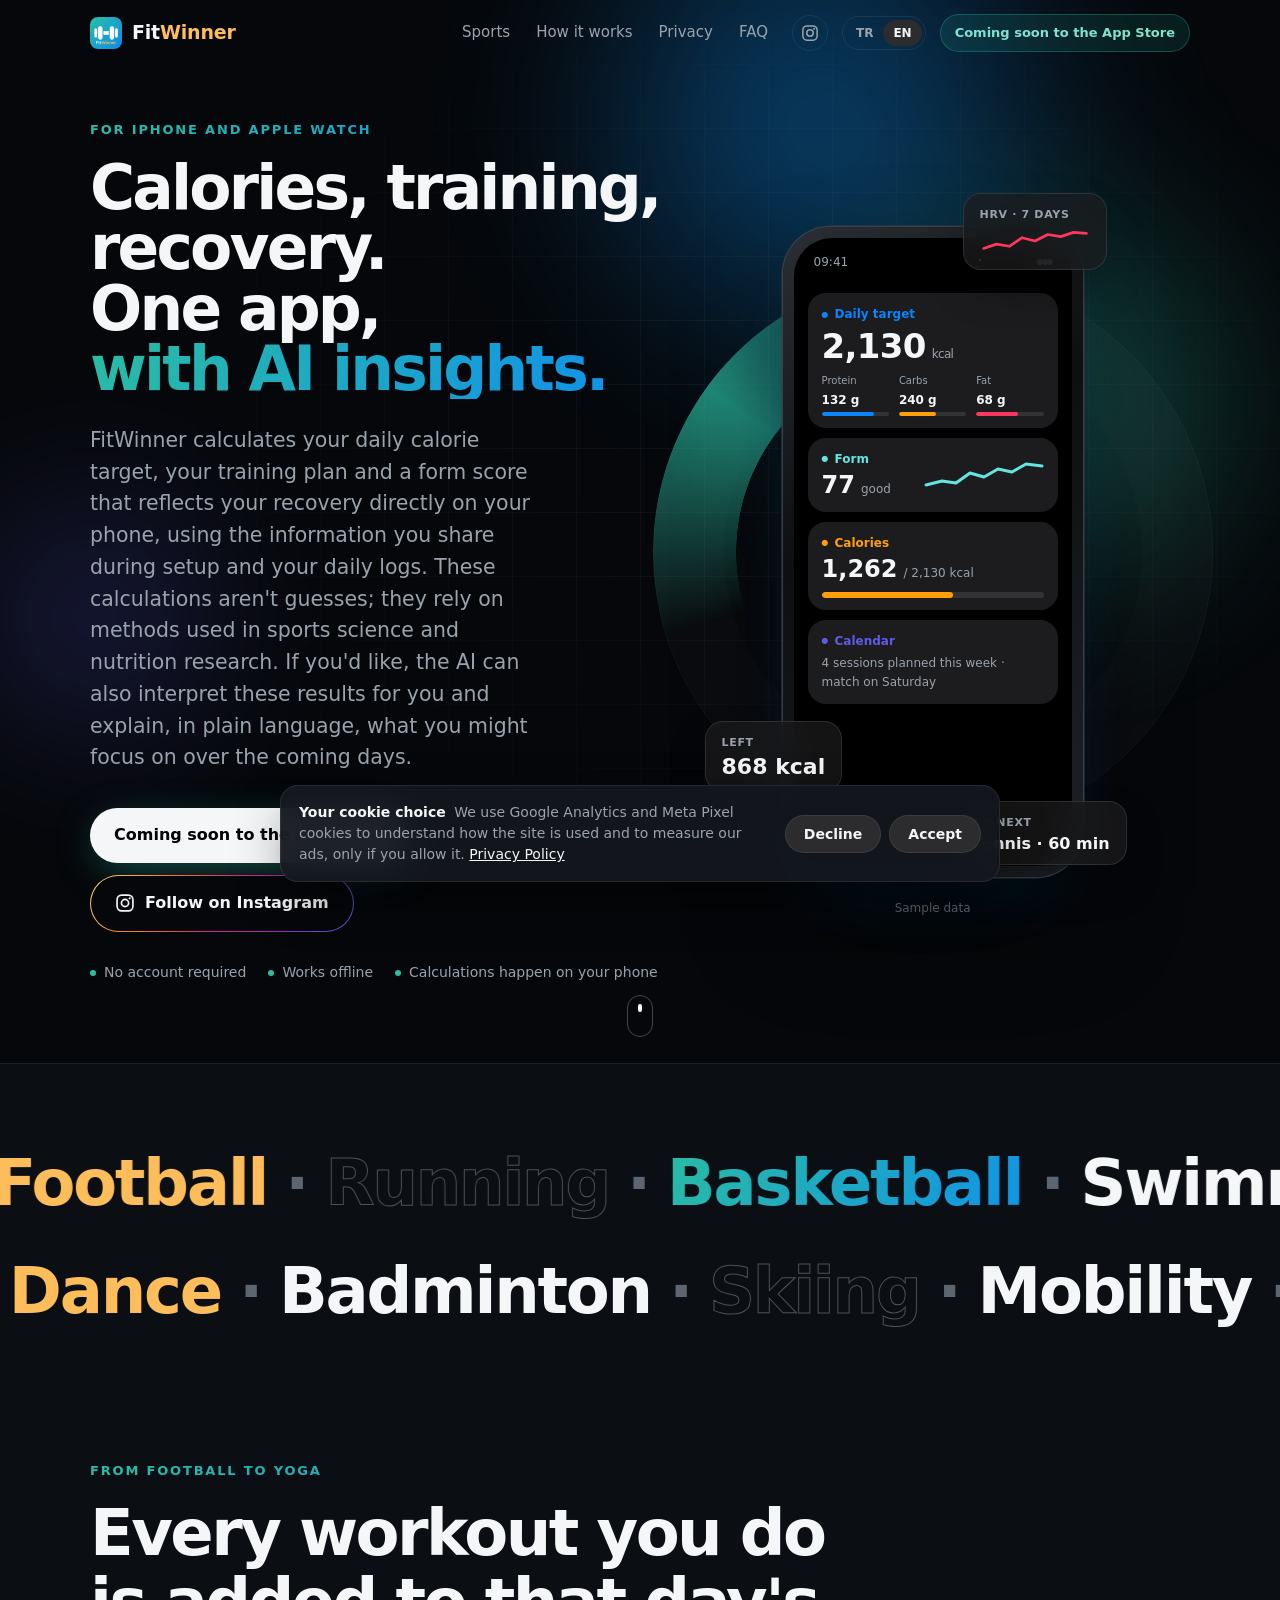
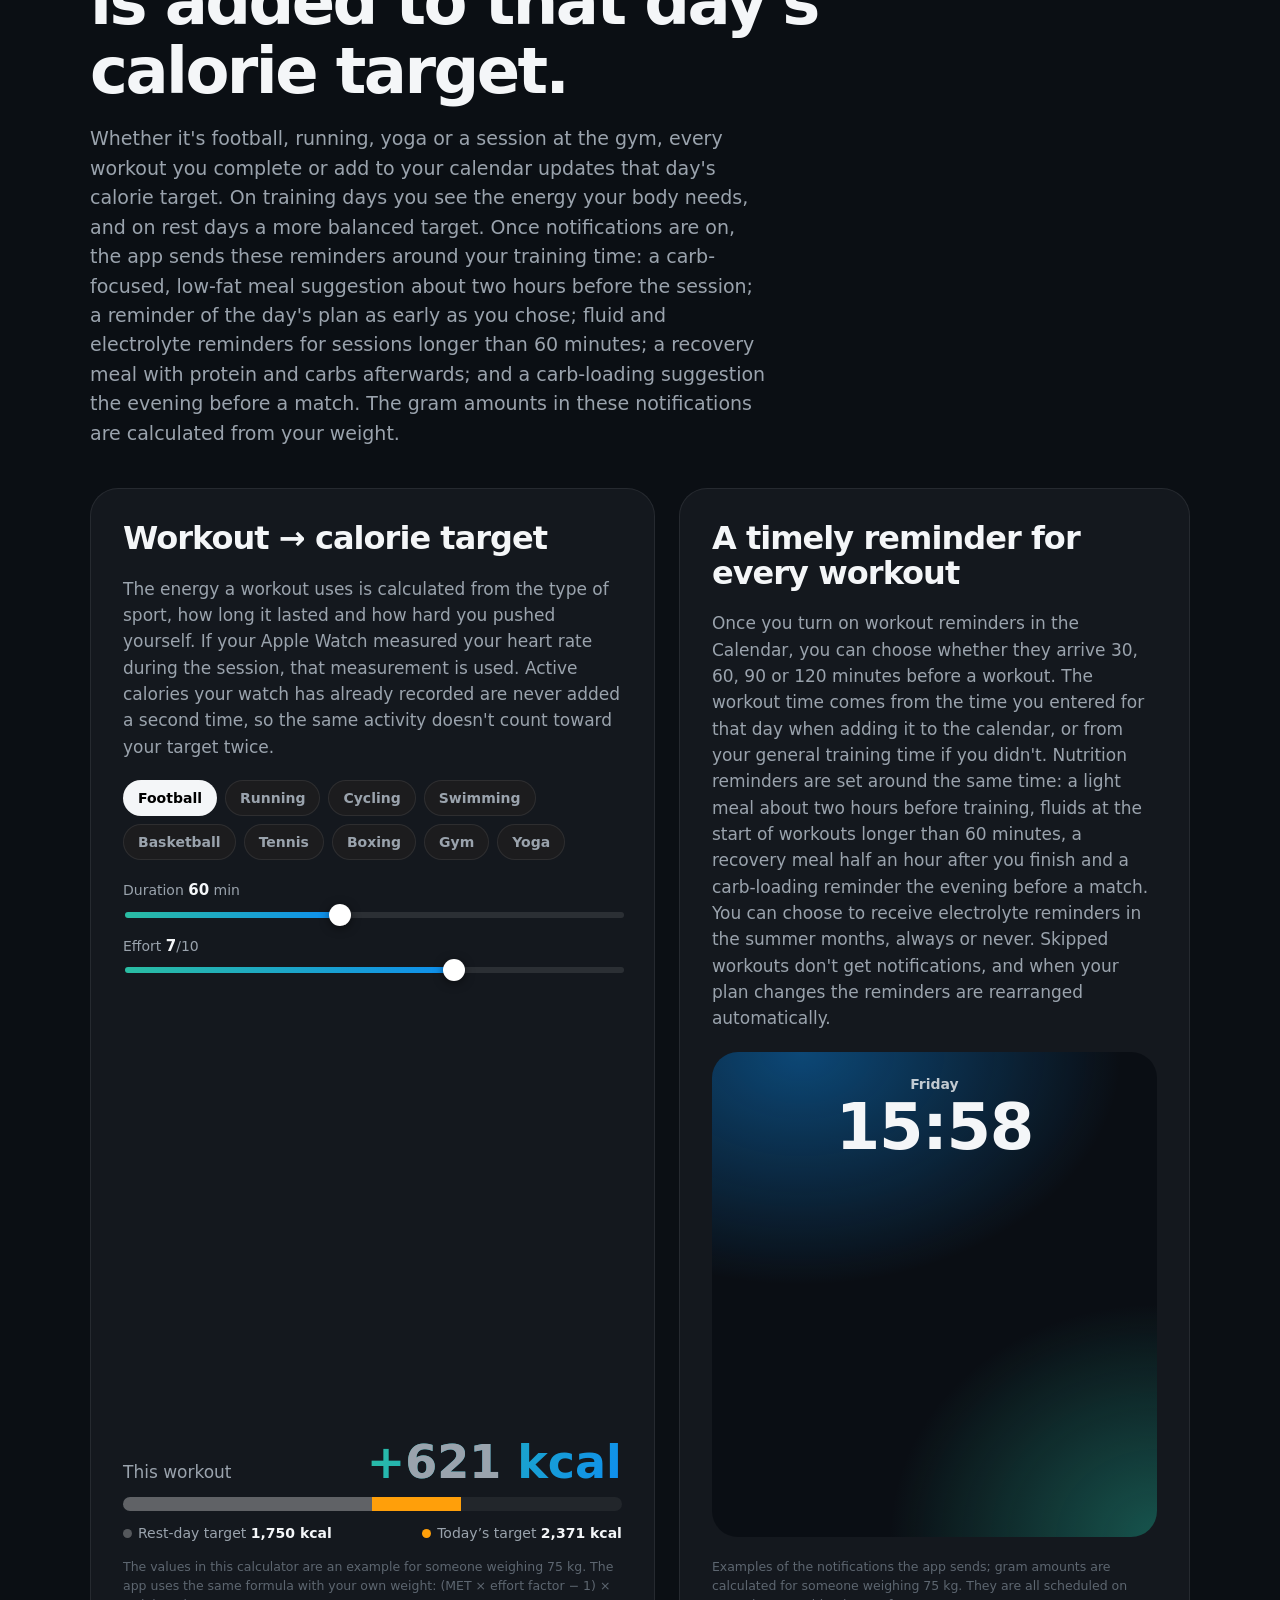
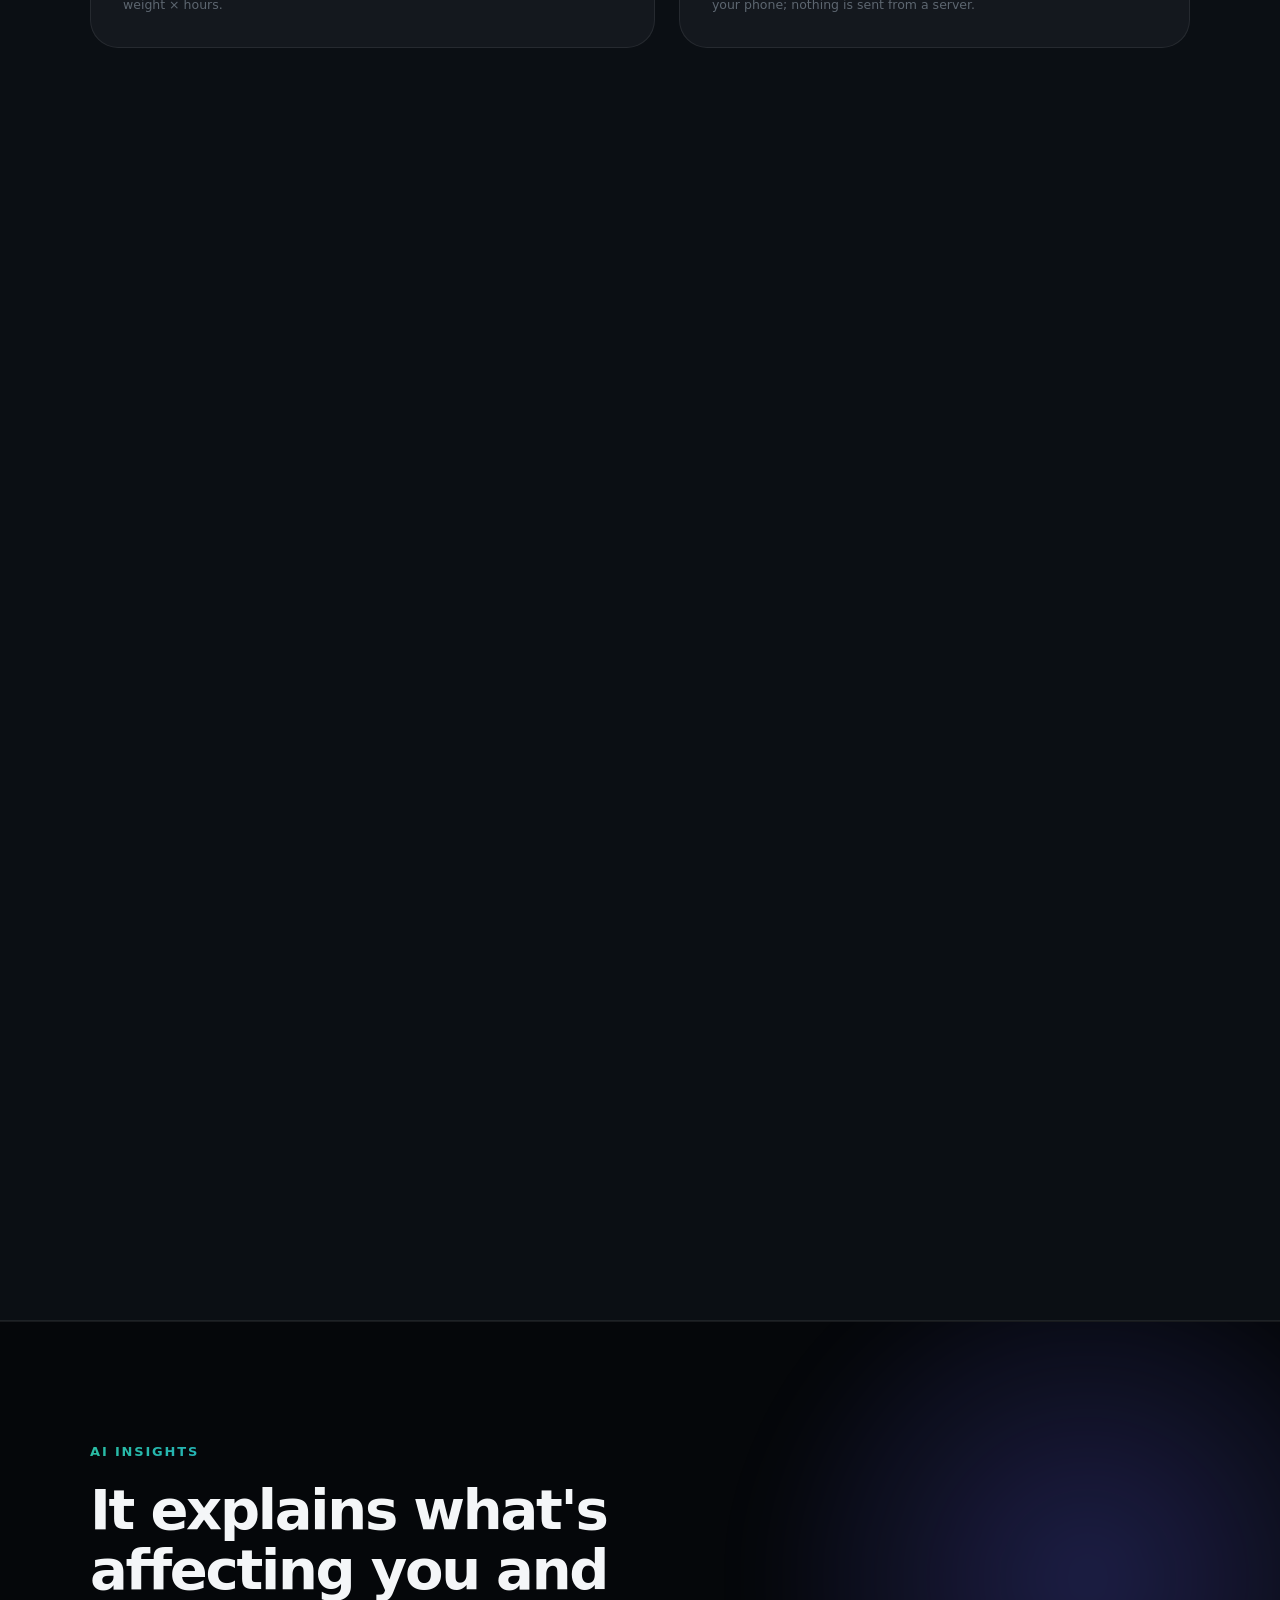
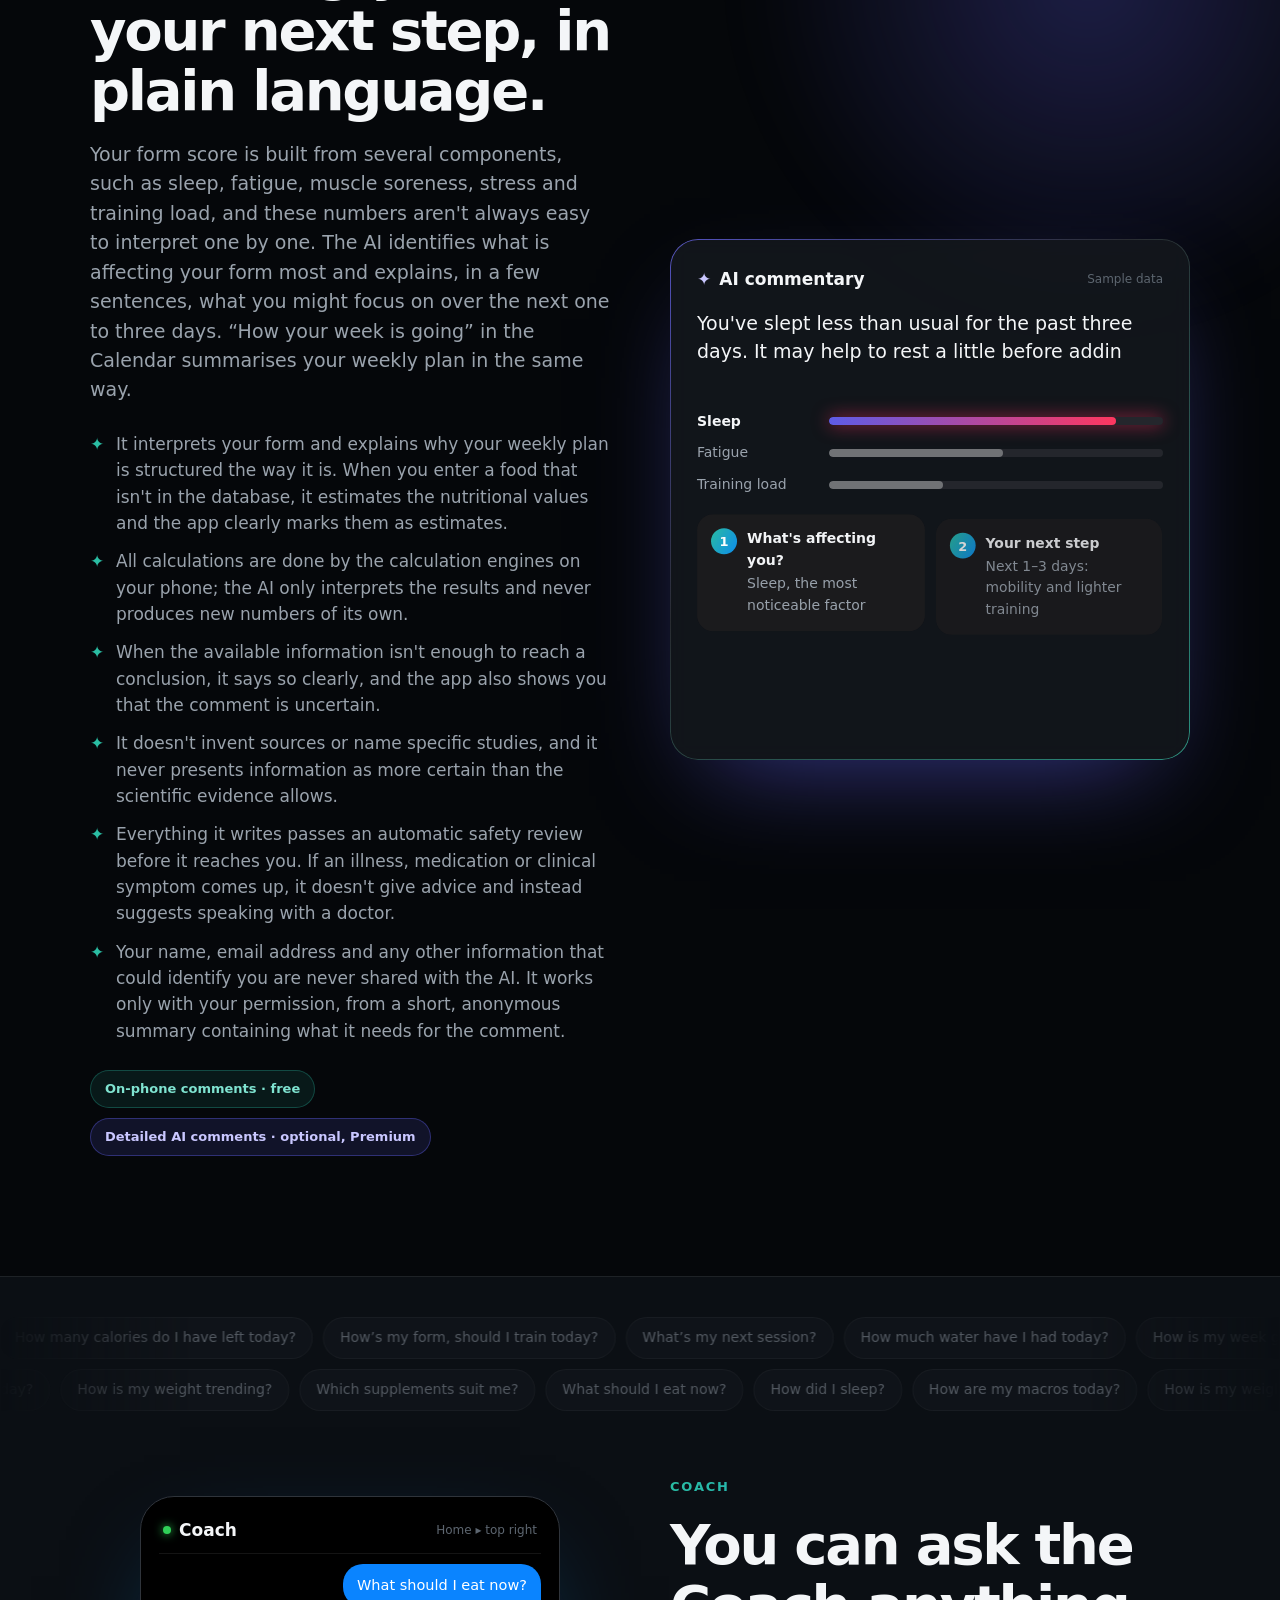
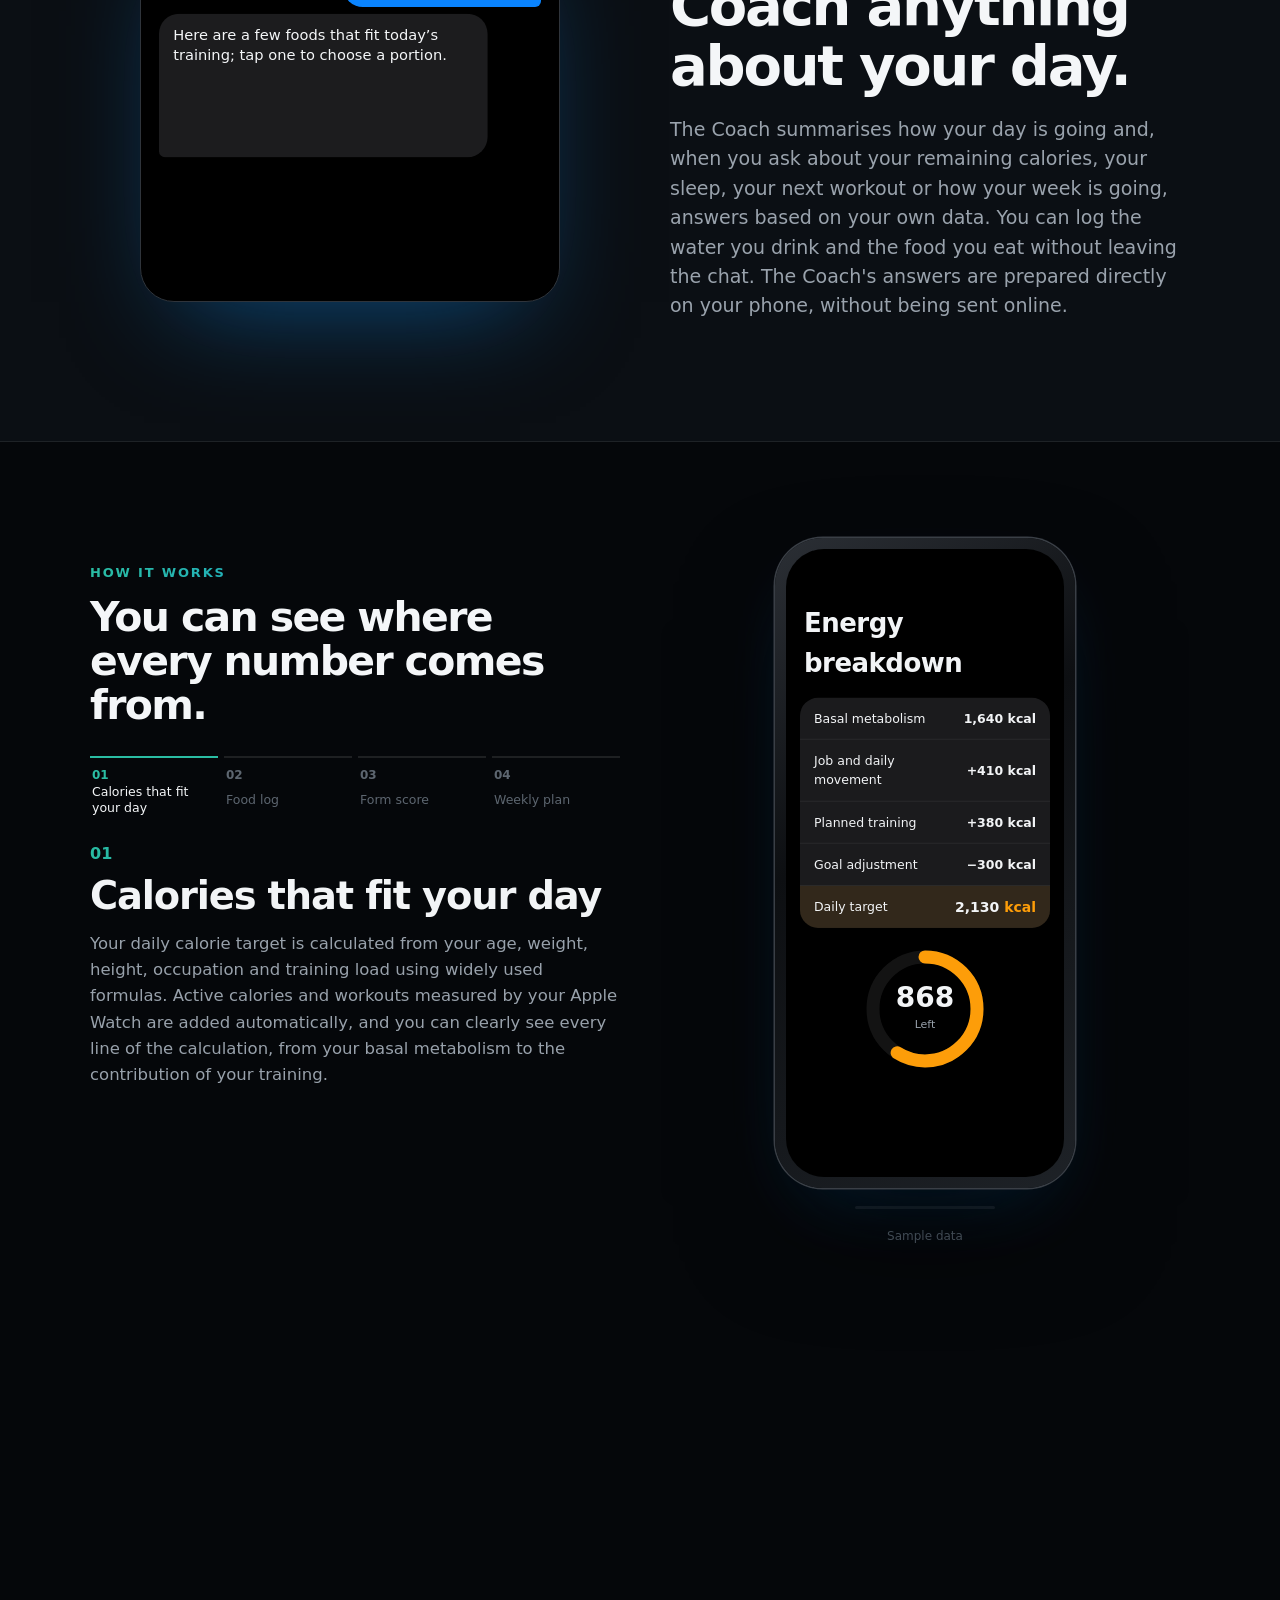
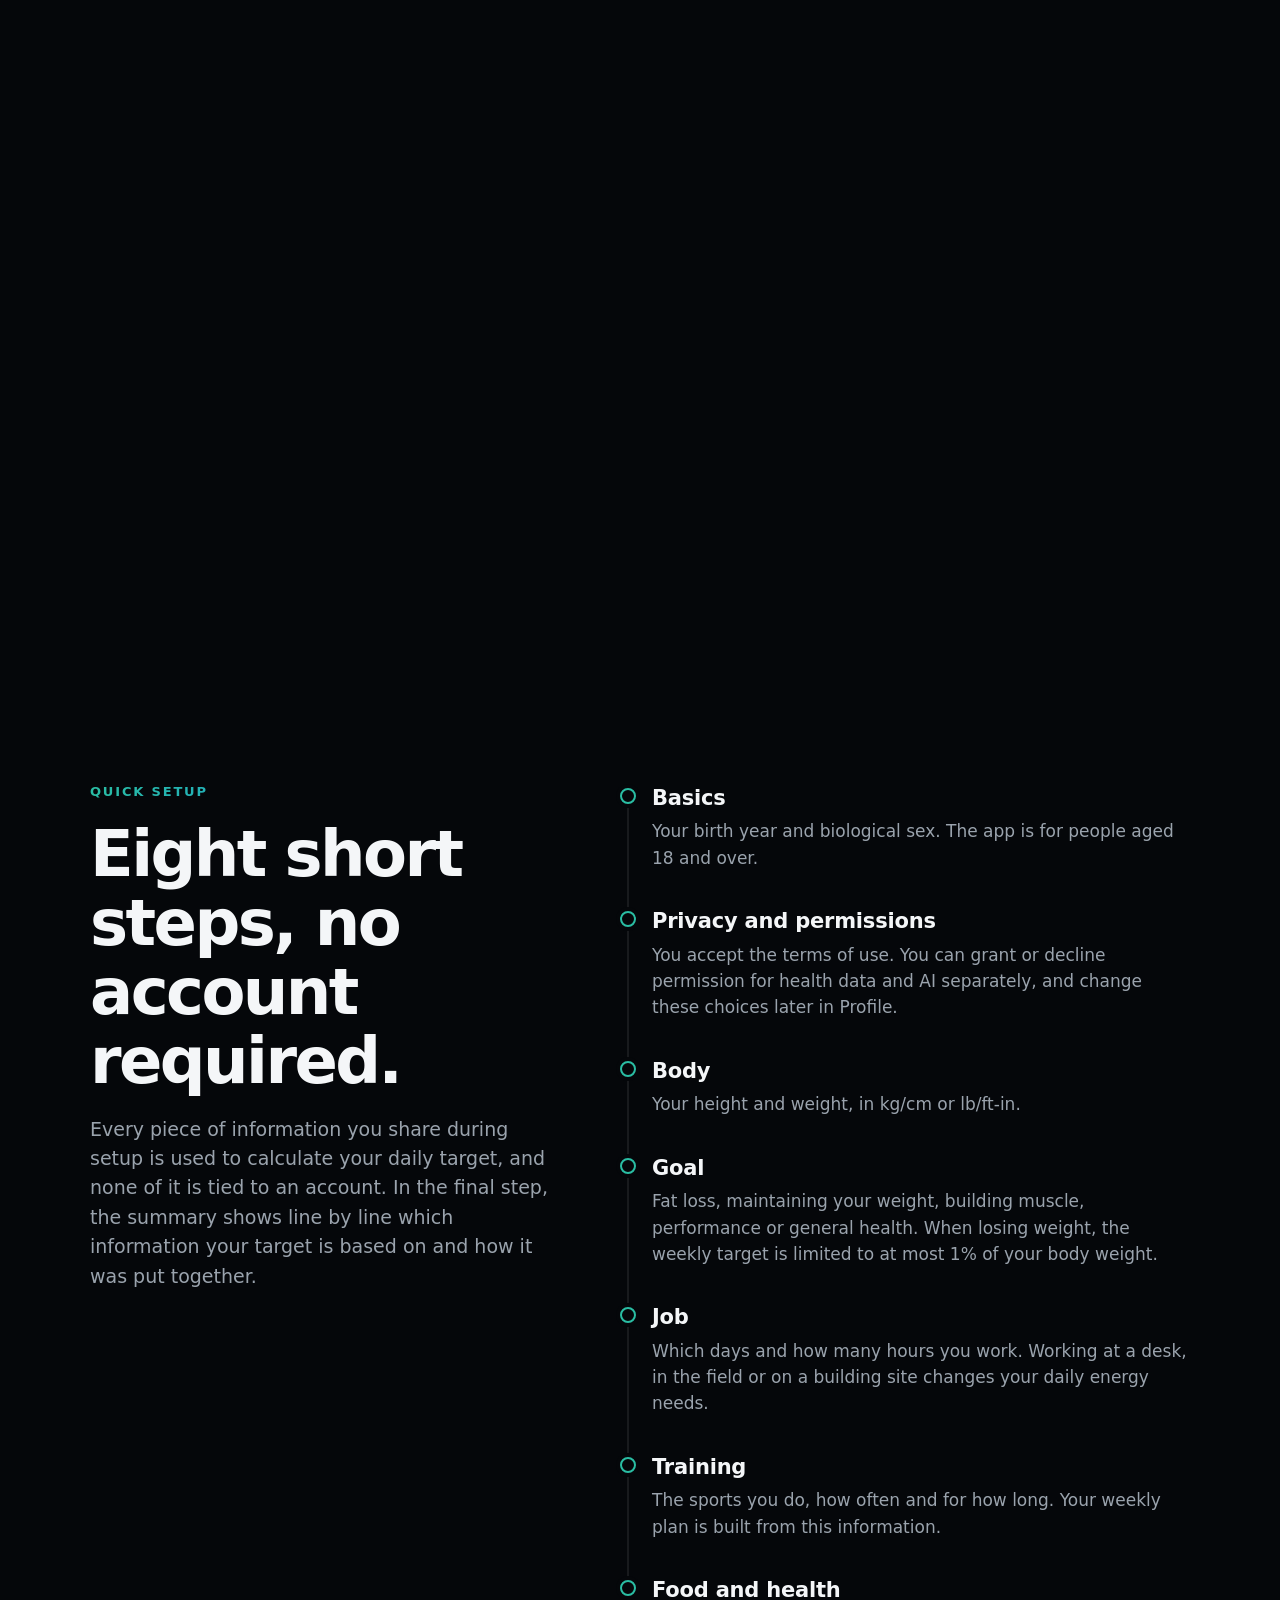
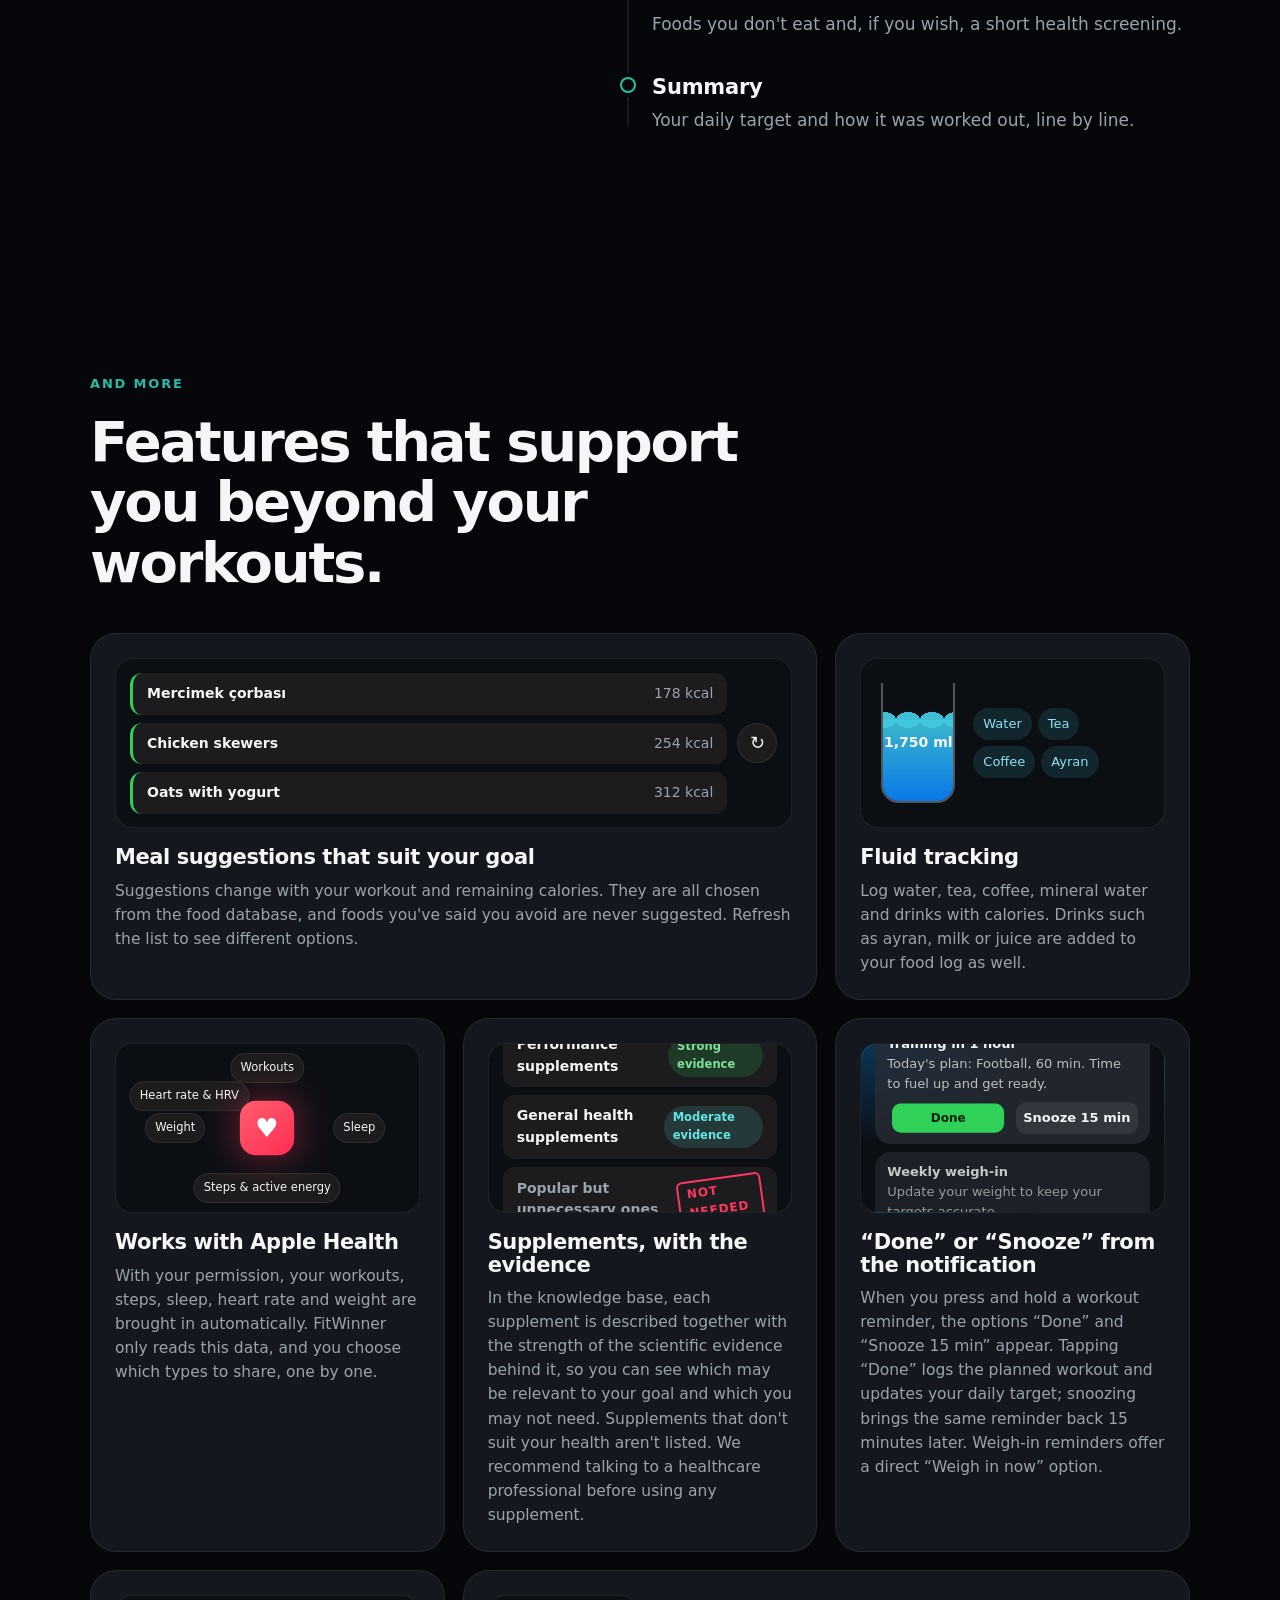
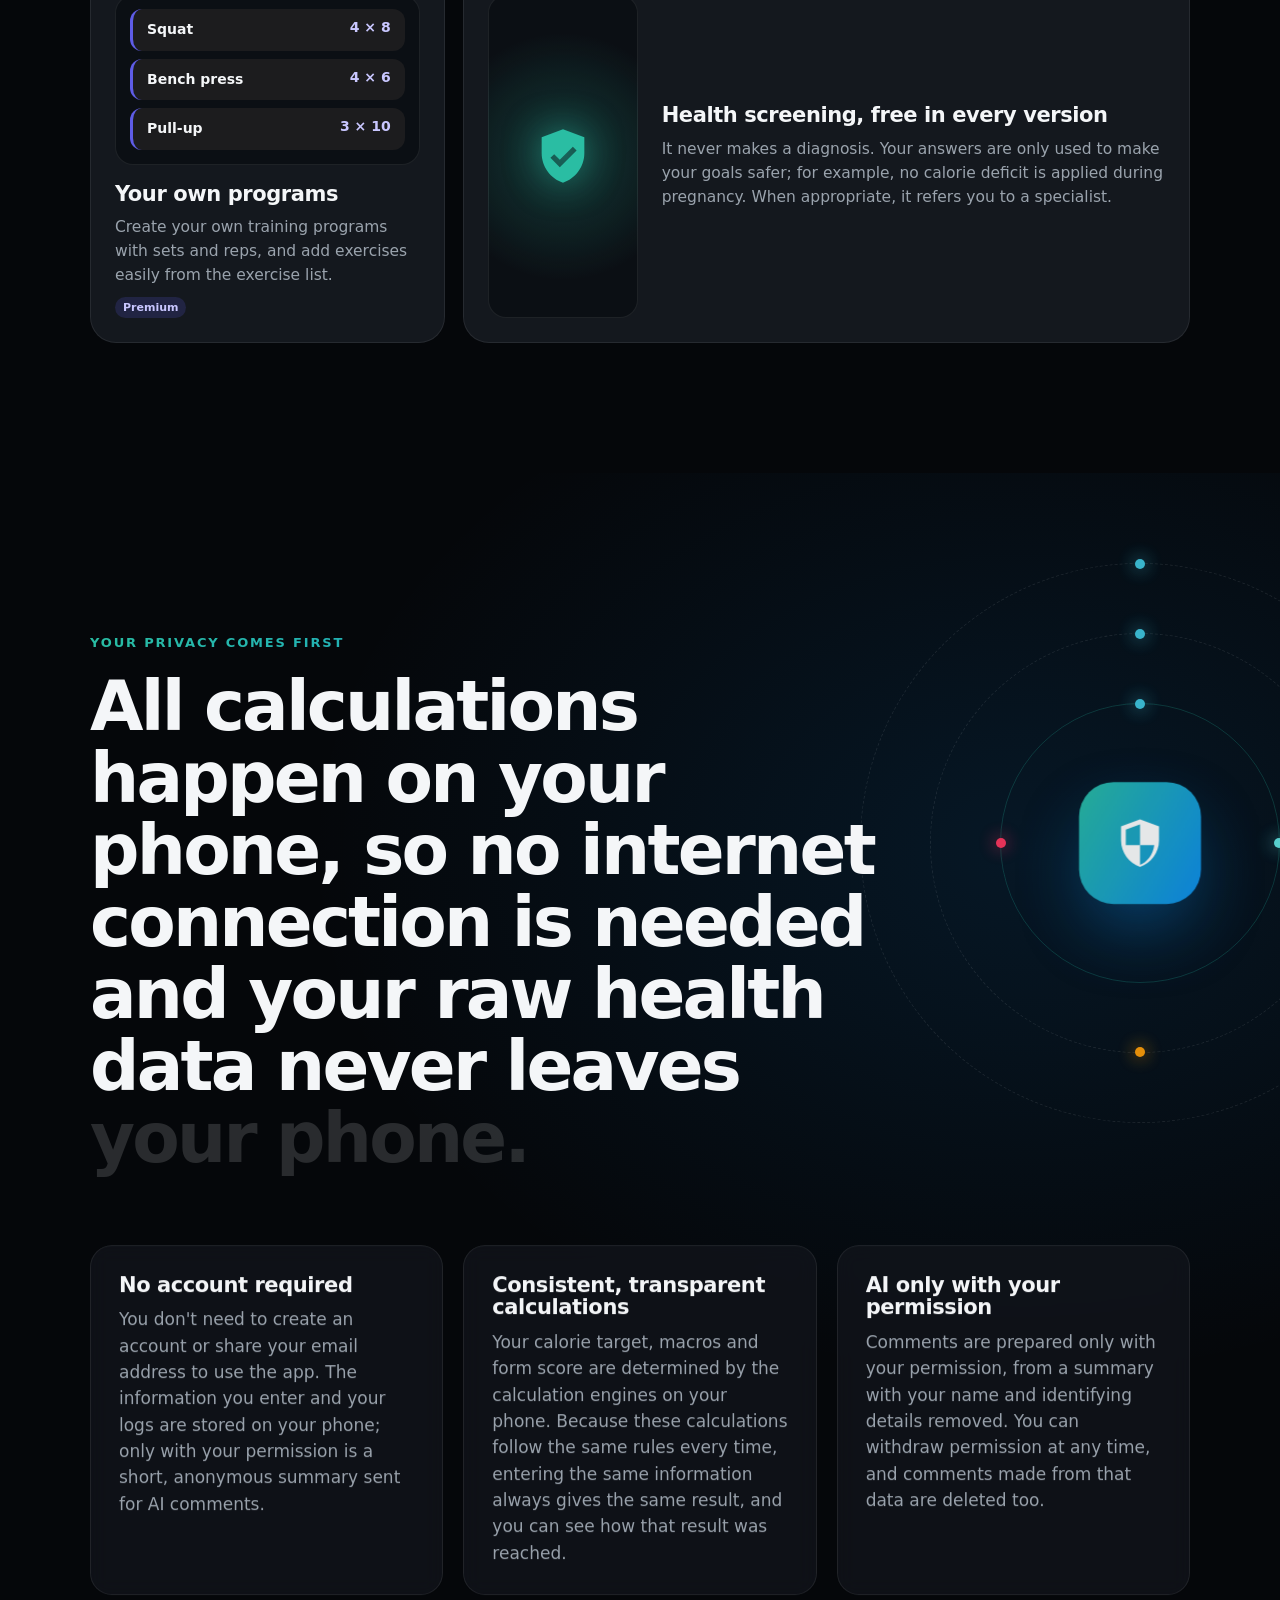
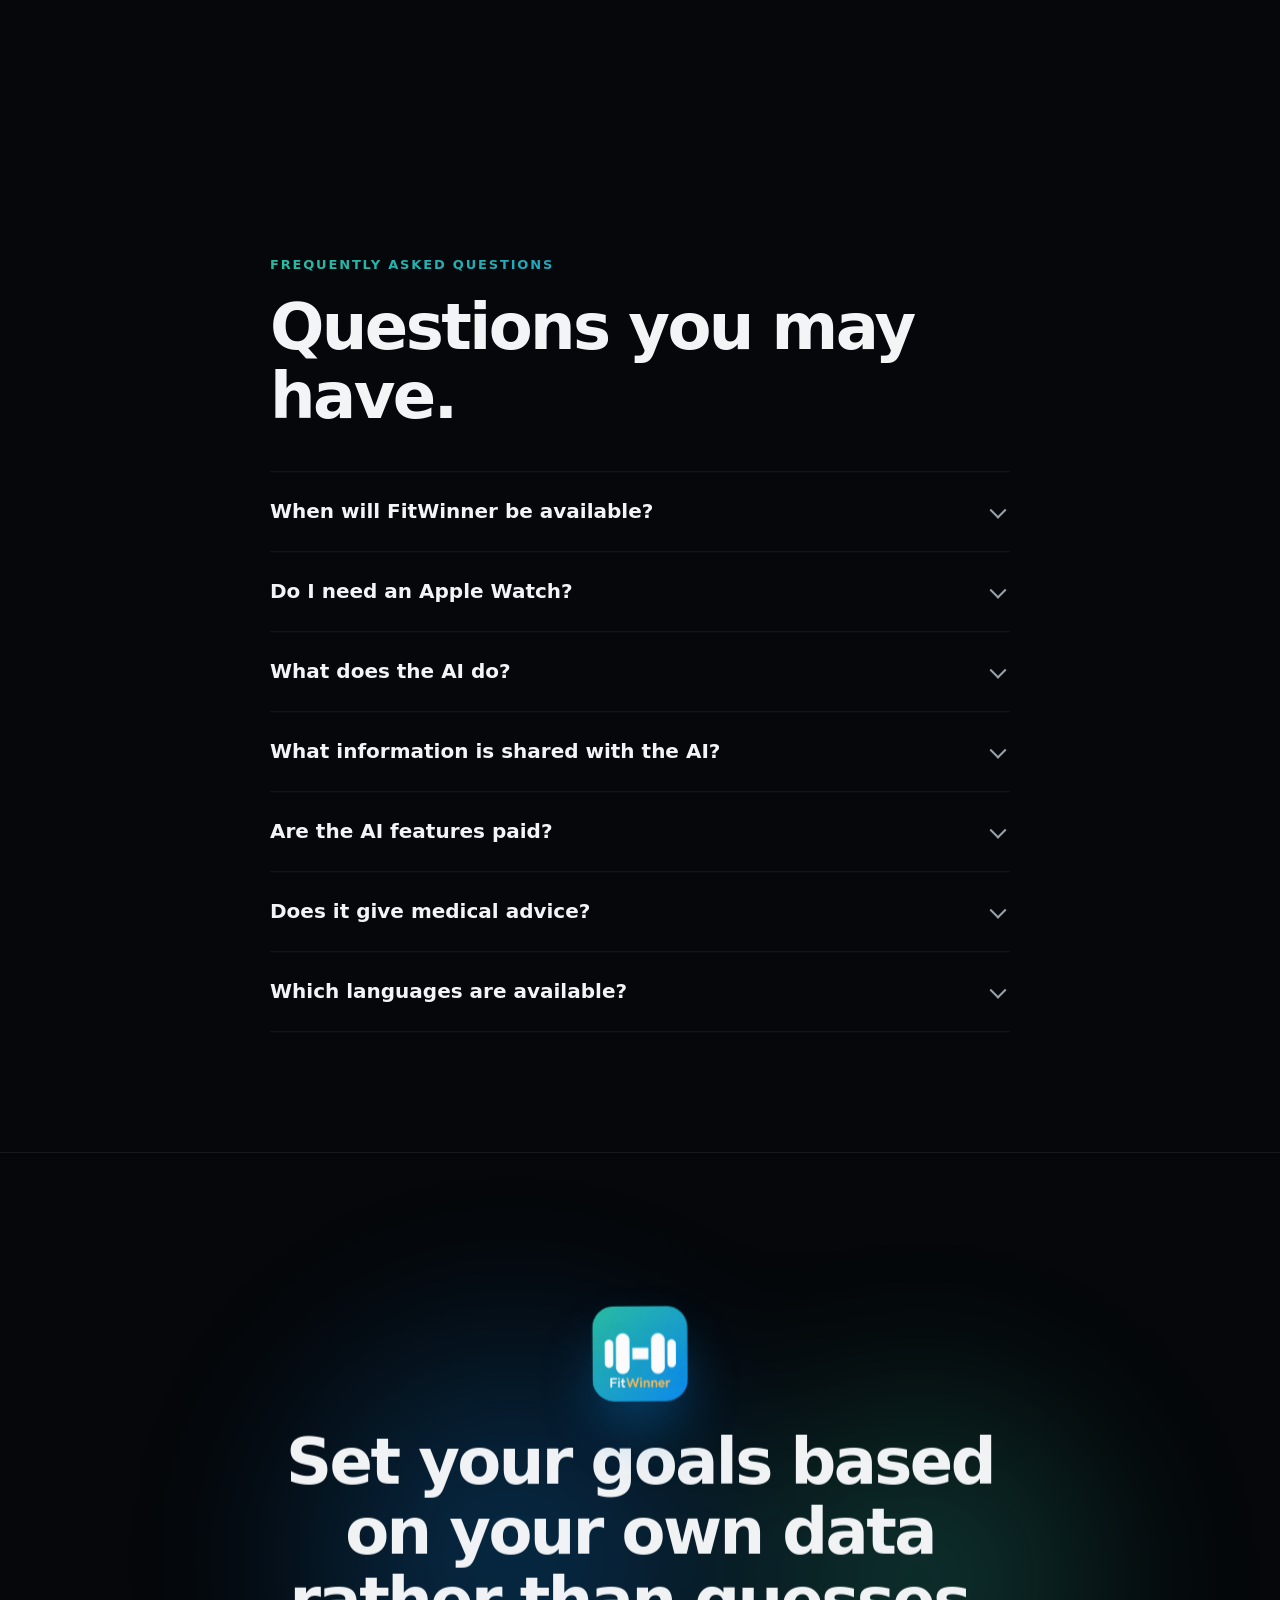
==== en/index.html @ 4ee219e4 "chore: önbellek etiketi 20261012b (Cloudflare eski consent.js'i tutuyordu) Co-Authored-By: Claude Op" ====
<!doctype html>
<html lang="en" data-lang="en">
<head>
<meta charset="utf-8">
<meta name="viewport" content="width=device-width, initial-scale=1, viewport-fit=cover">
<title>FitWinner: Calorie tracking, training and recovery</title>
<meta name="description" content="FitWinner works out your daily calorie target, training plan and form score on your phone, from your own data. For iPhone and Apple Watch. Coming soon.">
<meta name="facebook-domain-verification" content="930jipj8jtr2wrgf02z30uzrozu786" />
<meta name="theme-color" content="#05070a">
<meta name="color-scheme" content="dark">
<link rel="canonical" href="https://fitwinner.app/en/">
<link rel="alternate" hreflang="tr" href="https://fitwinner.app/">
<link rel="alternate" hreflang="en" href="https://fitwinner.app/en/">
<link rel="alternate" hreflang="x-default" href="https://fitwinner.app/">
<link rel="icon" type="image/png" href="../assets/img/favicon-64.png?v=y1">
<link rel="apple-touch-icon" href="../assets/img/apple-touch-icon.png?v=y1">
<meta property="og:type" content="website">
<meta property="og:site_name" content="FitWinner">
<meta property="og:locale" content="en_US">
<meta property="og:locale:alternate" content="tr_TR">
<meta property="og:url" content="https://fitwinner.app/en/">
<meta property="og:title" content="FitWinner: Calorie tracking, training and recovery">
<meta property="og:description" content="Your daily calorie target, training plan and form score are calculated right on your phone, based on what you share during setup and your daily logs. If you'd like, the AI interprets the results for you in plain language.">
<meta property="og:image" content="https://fitwinner.app/assets/img/og-en-1200x630-c.jpg">
<meta property="og:image:secure_url" content="https://fitwinner.app/assets/img/og-en-1200x630-c.jpg">
<meta property="og:image:type" content="image/jpeg">
<meta property="og:image:width" content="1200">
<meta property="og:image:height" content="630">
<meta property="og:image:alt" content="FitWinner: Calories, training and recovery. In one place. A phone showing the daily calorie target, form score and calories cards.">
<meta name="twitter:card" content="summary_large_image">
<meta name="twitter:title" content="FitWinner: Calorie tracking, training and recovery">
<meta name="twitter:description" content="Your daily calorie target, training plan and form score are calculated right on your phone, based on what you share during setup and your daily logs. If you'd like, the AI interprets the results for you in plain language.">
<meta name="twitter:image" content="https://fitwinner.app/assets/img/og-en-1200x630-c.jpg">
<link rel="stylesheet" href="../assets/css/site.css?v=20261012b">
<script>if(!document.documentElement.dataset.lang&&/[?&]lang=en(&|$)/.test(location.search))location.replace('/en/'+location.hash);document.documentElement.classList.add('js')</script>
<script src="../assets/vendor/gsap.min.js" defer></script>
<script src="../assets/vendor/ScrollTrigger.min.js" defer></script>
<script src="../assets/js/i18n.js?v=20261012b" defer></script>
<script src="../assets/js/site.js?v=20261012b" defer></script>
<script src="../assets/js/consent.js?v=20261012b" defer></script>
<script type="application/ld+json" id="ld">{"@context":"https://schema.org","@graph":[{"@type":"Organization","@id":"https://fitwinner.app/#org","name":"EK Digital Technologies OÜ","email":"enis@ekdigital.tech"},{"@type":"WebSite","@id":"https://fitwinner.app/#website","url":"https://fitwinner.app/","name":"FitWinner","inLanguage":["tr","en"],"publisher":{"@id":"https://fitwinner.app/#org"}},{"@type":"MobileApplication","@id":"https://fitwinner.app/#app","name":"FitWinner","url":"https://fitwinner.app/en/","description":"FitWinner works out your daily calorie target, training plan and form score on your phone, from your own data. For iPhone and Apple Watch. Coming soon.","operatingSystem":"iOS","applicationCategory":"HealthApplication","availableOnDevice":["iPhone","Apple Watch"],"image":"https://fitwinner.app/assets/img/icon-512.png","sameAs":["https://www.instagram.com/fitwinner.app/"],"offers":{"@type":"Offer","price":"0","priceCurrency":"USD"},"publisher":{"@id":"https://fitwinner.app/#org"}},{"@type":"WebPage","@id":"https://fitwinner.app/en/#page","url":"https://fitwinner.app/en/","name":"FitWinner: Calorie tracking, training and recovery","inLanguage":"en","isPartOf":{"@id":"https://fitwinner.app/#website"},"about":{"@id":"https://fitwinner.app/#app"}},{"@type":"FAQPage","@id":"https://fitwinner.app/en/#faq","inLanguage":"en","isPartOf":{"@id":"https://fitwinner.app/en/#page"},"mainEntity":[{"@type":"Question","name":"When will FitWinner be available?","acceptedAnswer":{"@type":"Answer","text":"FitWinner is currently in closed beta. We'll announce it on this page when it becomes available on the App Store."}},{"@type":"Question","name":"Do I need an Apple Watch?","acceptedAnswer":{"@type":"Answer","text":"No, it isn't required. Calorie tracking, food logging and your training plan all work without one. If you connect Apple Watch or Apple Health, your resting heart rate, HRV and sleep are included in your form score."}},{"@type":"Question","name":"What does the AI do?","acceptedAnswer":{"@type":"Answer","text":"Only with your permission, it interprets your form score and plan in short notes and estimates foods that aren't in the database. The AI doesn't perform the calculations; your calorie target, macros and form score come from calculations on your phone."}},{"@type":"Question","name":"What information is shared with the AI?","acceptedAnswer":{"@type":"Answer","text":"Your name, email address and account details are never shared, and the app doesn't use accounts at all. With your permission, a short, anonymous summary is sent, such as workout type and duration and your recent form scores. If you withdraw permission, comments made from that data are deleted too."}},{"@type":"Question","name":"Are the AI features paid?","acceptedAnswer":{"@type":"Answer","text":"Comments prepared on your phone are free. Detailed AI comments, plan explanations and food estimates are part of Premium, and all of them are optional."}},{"@type":"Question","name":"Does it give medical advice?","acceptedAnswer":{"@type":"Answer","text":"No. FitWinner is for people aged 18 and over. It isn't a medical device; it doesn't diagnose or recommend treatment. If you have a health condition, we recommend discussing your goals with your doctor."}},{"@type":"Question","name":"Which languages are available?","acceptedAnswer":{"@type":"Answer","text":"The app is available in 11 languages: Turkish, English, French, Dutch, Spanish, Italian, Portuguese, Polish, Greek, Czech and Estonian. This site is currently available in Turkish and English."}}]}]}</script>
</head>
<body>
<a class="skip" href="#main" data-i18n="skip">Skip to content</a>

<header class="nav" id="top">
  <div class="nav-inner">
    <a class="brand" href="#top" aria-label="FitWinner">
      <img class="brand-mark" src="../assets/img/favicon-64.png?v=y1" width="32" height="32" alt="">
      <span>Fit<b>Winner</b></span>
    </a>
    <nav class="nav-links" aria-label="Sayfa">
      <a href="#sports" data-i18n="nav.sports">Sports</a>
      <a href="#how" data-i18n="nav.how">How it works</a>
      <a href="#privacy" data-i18n="nav.privacy">Privacy</a>
      <a href="#faq" data-i18n="nav.faq">FAQ</a>
    </nav>
    <div class="nav-end">
      <a class="ig" href="https://www.instagram.com/fitwinner.app/" target="_blank" rel="noopener" aria-label="Instagram: @fitwinner.app"><svg viewBox="0 0 24 24" aria-hidden="true"><rect x="2.5" y="2.5" width="19" height="19" rx="5.5" fill="none" stroke="currentColor" stroke-width="2"/><circle cx="12" cy="12" r="4.3" fill="none" stroke="currentColor" stroke-width="2"/><circle cx="17.6" cy="6.4" r="1.3" fill="currentColor"/></svg></a>
      <div class="lang" role="group" aria-label="Dil / Language">
        <button type="button" data-lang="tr" aria-pressed="true">TR</button>
        <button type="button" data-lang="en" aria-pressed="false">EN</button>
      </div>
      <span class="pill pill-soon" data-i18n="soon">Coming soon to the App Store</span>
    </div>
  </div>
</header>

<main id="main">

<!-- HERO -->
<section class="hero" aria-labelledby="hero-title">
  <div class="aurora" aria-hidden="true"><i class="a1"></i><i class="a2"></i><i class="a3"></i></div>
  <div class="grid-bg" aria-hidden="true"></div>
  <div class="wrap hero-inner">
    <div class="hero-copy">
      <p class="eyebrow" data-anim="intro" data-i18n="hero.eyebrow">For iPhone and Apple Watch</p>
      <h1 id="hero-title" class="hero-title" data-anim="intro">
        <span class="line" data-i18n="hero.t1">Calories, training,</span>
        <span class="line" data-i18n="hero.t2">recovery.</span>
        <span class="line" data-i18n="hero.t3">One app,</span>
        <span class="line grad" data-i18n="hero.t4">with AI insights.</span>
      </h1>
      <p class="lede" data-anim="intro" data-i18n="hero.lede">FitWinner calculates your daily calorie target, your training plan and a form score that reflects your recovery directly on your phone, using the information you share during setup and your daily logs. These calculations aren't guesses; they rely on methods used in sports science and nutrition research. If you'd like, the AI can also interpret these results for you and explain, in plain language, what you might focus on over the coming days.</p>
      <div class="hero-cta" data-anim="intro">
        <span class="btn btn-primary" aria-disabled="true">
          <span data-i18n="soon">Coming soon to the App Store</span>
        </span>
        <a class="btn btn-ig" href="https://www.instagram.com/fitwinner.app/" target="_blank" rel="noopener"><svg viewBox="0 0 24 24" aria-hidden="true"><rect x="2.5" y="2.5" width="19" height="19" rx="5.5" fill="none" stroke="currentColor" stroke-width="2"/><circle cx="12" cy="12" r="4.3" fill="none" stroke="currentColor" stroke-width="2"/><circle cx="17.6" cy="6.4" r="1.3" fill="currentColor"/></svg><span data-i18n="igbtn">Follow on Instagram</span></a>
      </div>
      <ul class="hero-facts" data-anim="intro">
        <li data-i18n="hero.f1">No account required</li>
        <li data-i18n="hero.f2">Works offline</li>
        <li data-i18n="hero.f3">Calculations happen on your phone</li>
      </ul>
    </div>

    <div class="hero-stage" aria-hidden="true">
      <div class="stage-tilt">
        <div class="ring-deco" data-depth="-0.15"></div>
        <div class="phone hero-phone" data-depth="0.08">
          <div class="phone-notch"></div>
          <div class="phone-screen">
            <div class="scr scr-home">
              <div class="scr-top"><span>09:41</span><b>FitWinner</b><span class="dots">●●●</span></div>
              <div class="w">
                <div class="w-h" style="--c:var(--blue)"><span class="ico">●</span><span data-i18n="m.target">Daily target</span></div>
                <div class="big"><span data-count="2130" data-format="int">2,130</span><small>kcal</small></div>
                <div class="macros">
                  <div><span data-i18n="m.protein">Protein</span><b>132 g</b><i style="--w:78%;--c:var(--blue)"></i></div>
                  <div><span data-i18n="m.carbs">Carbs</span><b>240 g</b><i style="--w:55%;--c:var(--orange)"></i></div>
                  <div><span data-i18n="m.fat">Fat</span><b>68 g</b><i style="--w:62%;--c:var(--pink)"></i></div>
                </div>
              </div>
              <div class="w w-row">
                <div>
                  <div class="w-h" style="--c:var(--mint)"><span class="ico">●</span><span data-i18n="m.form">Form</span></div>
                  <div class="mid"><span data-count="77" data-format="int">77</span><small data-i18n="m.good">good</small></div>
                </div>
                <svg class="spark" viewBox="0 0 120 40"><path d="M2 30 L18 26 L32 28 L46 18 L60 22 L74 14 L88 17 L102 9 L118 11" fill="none" stroke="var(--mint)" stroke-width="3" stroke-linecap="round" stroke-linejoin="round" pathLength="1"/></svg>
              </div>
              <div class="w">
                <div class="w-h" style="--c:var(--orange)"><span class="ico">●</span><span data-i18n="m.calories">Calories</span></div>
                <div class="mid"><span data-count="1262" data-format="int">1,262</span><small>/ <span data-count="2130" data-static>2,130</span> kcal</small></div>
                <div class="bar"><i style="--w:59%;--c:var(--orange)"></i></div>
              </div>
              <div class="w">
                <div class="w-h" style="--c:var(--indigo)"><span class="ico">●</span><span data-i18n="m.calendar">Calendar</span></div>
                <p class="w-p" data-i18n="m.week">4 sessions planned this week · match on Saturday</p>
              </div>
            </div>
          </div>
        </div>
        <div class="float-card fc-1" data-depth="0.35">
          <span class="fc-k" data-i18n="fc.left">Left</span>
          <span class="fc-v"><span data-count="868" data-format="int">868</span> kcal</span>
        </div>
        <div class="float-card fc-2" data-depth="0.55">
          <span class="fc-k" data-i18n="fc.hrv">HRV · 7 days</span>
          <svg viewBox="0 0 100 28" class="fc-spark"><path d="M2 20 L14 16 L26 18 L38 10 L50 13 L62 7 L74 9 L86 5 L98 6" fill="none" stroke="var(--pink)" stroke-width="2.5" stroke-linecap="round" stroke-linejoin="round"/></svg>
        </div>
        <div class="float-card fc-3" data-depth="0.25">
          <span class="fc-k" data-i18n="fc.next">Up next</span>
          <span class="fc-v small" data-i18n="fc.session">Tennis · 60 min</span>
        </div>
      </div>
      <p class="stage-note" data-i18n="hero.sample">Sample data</p>
    </div>
  </div>
  <a class="scroll-cue" href="#how" aria-hidden="true" tabindex="-1"><span></span></a>
</section>

<!-- SPORTS: marquee + per-session energy + per-session notifications -->
<section class="sports" id="sports" aria-labelledby="sports-title">
  <div class="marquee" aria-hidden="true">
    <div class="mq-row" data-dir="-1">
      <div class="mq-track">
        <span class="c-y" data-i18n="sp.football">Football</span><span class="c-o" data-i18n="sp.running">Running</span><span class="c-g" data-i18n="sp.basketball">Basketball</span><span class="c-w" data-i18n="sp.swimming">Swimming</span><span class="c-o" data-i18n="sp.tennis">Tennis</span><span class="c-y" data-i18n="sp.cycling">Cycling</span><span class="c-g" data-i18n="sp.boxing">Boxing</span><span class="c-o" data-i18n="sp.volleyball">Volleyball</span><span class="c-w" data-i18n="sp.crossfit">CrossFit</span><span class="c-y" data-i18n="sp.handball">Handball</span><span class="c-g" data-i18n="sp.climbing">Climbing</span>
      </div>
    </div>
    <div class="mq-row alt" data-dir="1">
      <div class="mq-track">
        <span class="c-g" data-i18n="sp.fitness">Gym</span><span class="c-y" data-i18n="sp.yoga">Yoga</span><span class="c-o" data-i18n="sp.hiit">HIIT</span><span class="c-w" data-i18n="sp.rowing">Rowing</span><span class="c-y" data-i18n="sp.pilates">Pilates</span><span class="c-o" data-i18n="sp.martial">Martial arts</span><span class="c-g" data-i18n="sp.hiking">Hiking</span><span class="c-y" data-i18n="sp.dance">Dance</span><span class="c-w" data-i18n="sp.badminton">Badminton</span><span class="c-o" data-i18n="sp.skiing">Skiing</span><span class="c-w" data-i18n="sp.mobility">Mobility</span>
      </div>
    </div>
  </div>

  <div class="wrap">
    <header class="sec-head sports-head" data-reveal>
      <p class="eyebrow" data-i18n="sx.eyebrow">From football to yoga</p>
      <h2 id="sports-title" data-i18n="sx.title">Every workout you do is added to that day's calorie target.</h2>
      <p class="sec-lede" data-i18n="sx.lede">Whether it's football, running, yoga or a session at the gym, every workout you complete or add to your calendar updates that day's calorie target. On training days you see the energy your body needs, and on rest days a more balanced target. Once notifications are on, the app sends these reminders around your training time: a carb-focused, low-fat meal suggestion about two hours before the session; a reminder of the day's plan as early as you chose; fluid and electrolyte reminders for sessions longer than 60 minutes; a recovery meal with protein and carbs afterwards; and a carb-loading suggestion the evening before a match. The gram amounts in these notifications are calculated from your weight.</p>
    </header>

    <div class="sx-grid">
      <!-- energy calculator -->
      <div class="sx-card calc" data-reveal>
        <h3 data-i18n="cx.t">Workout → calorie target</h3>
        <p class="sx-p" data-i18n="cx.p">The energy a workout uses is calculated from the type of sport, how long it lasted and how hard you pushed yourself. If your Apple Watch measured your heart rate during the session, that measurement is used. Active calories your watch has already recorded are never added a second time, so the same activity doesn't count toward your target twice.</p>

        <div class="chips" role="radiogroup" aria-label="Sport" data-i18n-attr="aria-label:cx.sport">
          <button type="button" role="radio" aria-checked="true" data-met="8" data-i18n="sp.football">Football</button>
          <button type="button" role="radio" aria-checked="false" data-met="9" data-i18n="sp.running">Running</button>
          <button type="button" role="radio" aria-checked="false" data-met="8" data-i18n="sp.cycling">Cycling</button>
          <button type="button" role="radio" aria-checked="false" data-met="8" data-i18n="sp.swimming">Swimming</button>
          <button type="button" role="radio" aria-checked="false" data-met="7.5" data-i18n="sp.basketball">Basketball</button>
          <button type="button" role="radio" aria-checked="false" data-met="8" data-i18n="sp.tennis">Tennis</button>
          <button type="button" role="radio" aria-checked="false" data-met="9" data-i18n="sp.boxing">Boxing</button>
          <button type="button" role="radio" aria-checked="false" data-met="5" data-i18n="sp.fitness">Gym</button>
          <button type="button" role="radio" aria-checked="false" data-met="3" data-i18n="sp.yoga">Yoga</button>
        </div>

        <div class="sliders">
          <label><span><span data-i18n="cx.dur">Duration</span> <output id="cx-dur-o">60</output> <span data-i18n="cx.min">min</span></span>
            <input id="cx-dur" type="range" min="15" max="120" step="15" value="60"></label>
          <label><span><span data-i18n="cx.rpe">Effort</span> <output id="cx-rpe-o">7</output>/10</span>
            <input id="cx-rpe" type="range" min="1" max="10" step="1" value="7"></label>
        </div>

        <div class="cx-out">
          <div class="cx-session"><span data-i18n="cx.session">This workout</span><b>+<span id="cx-kcal">621</span> kcal</b></div>
          <div class="cx-stack" aria-hidden="true"><i class="cx-base"></i><i class="cx-add"></i></div>
          <div class="cx-legend">
            <span><i class="dot base"></i><span data-i18n="cx.base">Rest-day target</span> <b><span id="cx-base">1.750</span> kcal</b></span>
            <span><i class="dot add"></i><span data-i18n="cx.today">Today’s target</span> <b><span id="cx-total">2.371</span> kcal</b></span>
          </div>
          <p class="cx-note" data-i18n="cx.note">The values in this calculator are an example for someone weighing 75 kg. The app uses the same formula with your own weight: (MET × effort factor − 1) × weight × hours.</p>
        </div>
      </div>

      <!-- notifications -->
      <div class="sx-card notif" data-reveal>
        <h3 data-i18n="nx.t">A timely reminder for every workout</h3>
        <p class="sx-p" data-i18n="nx.p">Once you turn on workout reminders in the Calendar, you can choose whether they arrive 30, 60, 90 or 120 minutes before a workout. The workout time comes from the time you entered for that day when adding it to the calendar, or from your general training time if you didn't. Nutrition reminders are set around the same time: a light meal about two hours before training, fluids at the start of workouts longer than 60 minutes, a recovery meal half an hour after you finish and a carb-loading reminder the evening before a match. You can choose to receive electrolyte reminders in the summer months, always or never. Skipped workouts don't get notifications, and when your plan changes the reminders are rearranged automatically.</p>

        <div class="lock" aria-hidden="true">
          <div class="lock-clock"><span class="lock-day" data-i18n="nx.day">Friday</span><b class="lock-time">19:30</b></div>
          <div class="nlist">
            <div class="n" data-t="19:30" style="--c:var(--mint)"><i class="n-ico"></i><div><p class="n-h"><b data-i18n="nx.4t">Recovery</b><time>19:30</time></p><p data-i18n="nx.4p">After your session: ~23 g protein + ~75 g carbs.</p></div></div>
            <div class="n" data-t="18:00" style="--c:var(--teal)"><i class="n-ico"></i><div><p class="n-h"><b data-i18n="nx.5t">Fluids &amp; electrolytes</b><time>18:00</time></p><p data-i18n="nx.5p">0.4–0.8 L fluid + sodium per hour; ~40 g/h carbs on long sessions.</p></div></div>
            <div class="n" data-t="17:00" style="--c:var(--blue)"><i class="n-ico"></i><div><p class="n-h"><b data-i18n="nx.3t">Training in 1 hour</b><time>17:00</time></p><p data-i18n="nx.3p">Today's plan: Tennis, 60 min. Time to fuel up and get ready.</p></div></div>
            <div class="n" data-t="16:00" style="--c:var(--orange)"><i class="n-ico"></i><div><p class="n-h"><b data-i18n="nx.1t">Pre-training meal</b><time>16:00</time></p><p data-i18n="nx.1p">A low-fat meal with ~113 g carbs about 2 hours before your session.</p></div></div>
          </div>
        </div>
        <p class="cx-note" data-i18n="nx.note">Examples of the notifications the app sends; gram amounts are calculated for someone weighing 75 kg. They are all scheduled on your phone; nothing is sent from a server.</p>
      </div>
    </div>
  </div>
</section>

<!-- AI COMMENTARY -->
<section class="ai" id="ai" aria-labelledby="ai-title">
  <div class="ai-glow" aria-hidden="true"></div>
  <div class="wrap ai-inner">
    <div class="ai-copy" data-reveal>
      <p class="eyebrow" data-i18n="ai.eyebrow">AI insights</p>
      <h2 id="ai-title" data-i18n="ai.title">It explains what's affecting you and your next step, in plain language.</h2>
      <p class="sec-lede" data-i18n="ai.lede">Your form score is built from several components, such as sleep, fatigue, muscle soreness, stress and training load, and these numbers aren't always easy to interpret one by one. The AI identifies what is affecting your form most and explains, in a few sentences, what you might focus on over the next one to three days. “How your week is going” in the Calendar summarises your weekly plan in the same way.</p>
      <ul class="ai-list">
        <li data-i18n="ai.l2">It interprets your form and explains why your weekly plan is structured the way it is. When you enter a food that isn't in the database, it estimates the nutritional values and the app clearly marks them as estimates.</li>
        <li data-i18n="ai.l1">All calculations are done by the calculation engines on your phone; the AI only interprets the results and never produces new numbers of its own.</li>
        <li data-i18n="ai.l4">When the available information isn't enough to reach a conclusion, it says so clearly, and the app also shows you that the comment is uncertain.</li>
        <li data-i18n="ai.l5">It doesn't invent sources or name specific studies, and it never presents information as more certain than the scientific evidence allows.</li>
        <li data-i18n="ai.l3">Everything it writes passes an automatic safety review before it reaches you. If an illness, medication or clinical symptom comes up, it doesn't give advice and instead suggests speaking with a doctor.</li>
        <li data-i18n="ai.l6">Your name, email address and any other information that could identify you are never shared with the AI. It works only with your permission, from a short, anonymous summary containing what it needs for the comment.</li>
      </ul>
      <div class="ai-tiers">
        <span class="tier free" data-i18n="ai.free">On-phone comments · free</span>
        <span class="tier pro" data-i18n="ai.pro">Detailed AI comments · optional, Premium</span>
      </div>
    </div>

    <div class="ai-card" aria-hidden="true">
      <div class="ai-head"><span class="spark-ico">✦</span><b data-i18n="ai.card">AI commentary</b><em data-i18n="hero.sample">Sample data</em></div>
      <p class="ai-quote"><span class="typed-text" data-i18n="ai.sample">You've slept less than usual for the past three days. It may help to rest a little before adding more training.</span></p>
      <div class="drivers">
        <div class="drv hot"><span data-i18n="s3.c1">Sleep</span><i style="--w:86%"></i></div>
        <div class="drv"><span data-i18n="s3.c2">Fatigue</span><i style="--w:52%"></i></div>
        <div class="drv"><span data-i18n="ai.load">Training load</span><i style="--w:34%"></i></div>
      </div>
      <div class="ai-points">
        <div class="pt"><span class="pt-n">1</span><div><b data-i18n="ai.p1t">What's affecting you?</b><p data-i18n="ai.p1v">Sleep, the most noticeable factor</p></div></div>
        <div class="pt"><span class="pt-n">2</span><div><b data-i18n="ai.p2t">Your next step</b><p data-i18n="ai.p2v">Next 1–3 days: mobility and lighter training</p></div></div>
      </div>
      <div class="ai-week">
        <b data-i18n="ai.week">How your week is going</b>
        <p data-i18n="ai.weekSample">This week has 3 workouts and 1 light day; the load eases before Saturday's match.</p>
      </div>
    </div>
  </div>
</section>

<!-- COACH -->
<section class="coach" id="coach" aria-labelledby="coach-title">
  <div class="chip-rain" aria-hidden="true">
    <div class="cr-row" data-dir="-1"><div class="cr-track">
      <span data-i18n="ch.1">How many calories do I have left today?</span><span data-i18n="ch.2">How’s my form, should I train today?</span><span data-i18n="ch.3">What’s my next session?</span><span data-i18n="ch.4">How much water have I had today?</span><span data-i18n="ch.5">How is my week going?</span>
    </div></div>
    <div class="cr-row" data-dir="1"><div class="cr-track">
      <span data-i18n="ch.6">What should I eat now?</span><span data-i18n="ch.7">How did I sleep?</span><span data-i18n="ch.8">How are my macros today?</span><span data-i18n="ch.9">How is my weight trending?</span><span data-i18n="ch.10">Which supplements suit me?</span>
    </div></div>
  </div>
  <div class="wrap coach-inner">
    <div class="chat" aria-hidden="true">
      <div class="chat-top"><span class="dot-live"></span><b data-i18n="co.card">Coach</b><em data-i18n="co.where">Home ▸ top right</em></div>
      <div class="bubble me" data-i18n="ch.6">What should I eat now?</div>
      <div class="bubble bot typing"><i></i><i></i><i></i></div>
      <div class="bubble bot reply"><span data-i18n="co.reply">Here are a few foods that fit today’s training; tap one to choose a portion.</span>
        <div class="food-chips"><span>Mercimek çorbası</span><span data-i18n="co.f2">Chicken skewers</span><span data-i18n="co.f3">Oats</span></div>
      </div>
      <div class="bubble me" data-i18n="co.q2">Add 250 ml water</div>
      <div class="bubble bot reply ok"><span data-i18n="co.r2">Added. 1,750 ml today, 70% of your target.</span><i class="mini-glass"><i></i></i></div>
    </div>
    <div class="coach-copy" data-reveal>
      <p class="eyebrow" data-i18n="co.eyebrow">Coach</p>
      <h2 id="coach-title" data-i18n="co.title">You can ask the Coach anything about your day.</h2>
      <p class="sec-lede" data-i18n="co.lede">The Coach summarises how your day is going and, when you ask about your remaining calories, your sleep, your next workout or how your week is going, answers based on your own data. You can log the water you drink and the food you eat without leaving the chat. The Coach's answers are prepared directly on your phone, without being sent online.</p>
    </div>
  </div>
</section>

<!-- HOW: pinned showcase -->
<section class="how" id="how" aria-labelledby="how-title">
  <div class="showcase">
    <div class="wrap showcase-inner">
      <div class="sc-phone" aria-hidden="true">
        <div class="phone">
          <div class="phone-notch"></div>
          <div class="phone-screen sc-screens"></div>
        </div>
        <div class="sc-progress"><i></i></div>
        <p class="stage-note static" data-i18n="hero.sample">Sample data</p>
      </div>
      <div class="sc-left">
      <header class="sec-head how-head">
        <p class="eyebrow" data-i18n="how.eyebrow">How it works</p>
        <h2 id="how-title" data-i18n="how.title">You can see where every number comes from.</h2>
      </header>
      <div class="sc-nav" aria-hidden="true">
        <button type="button" tabindex="-1"><b>01</b><span data-i18n="s1.t">Calories that fit your day</span></button>
        <button type="button" tabindex="-1"><b>02</b><span data-i18n="s2.nav">Food log</span></button>
        <button type="button" tabindex="-1"><b>03</b><span data-i18n="s3.nav">Form score</span></button>
        <button type="button" tabindex="-1"><b>04</b><span data-i18n="s4.nav">Weekly plan</span></button>
      </div>
      <div class="sc-steps">

        <article class="step" data-accent="orange">
          <div class="step-text">
            <span class="step-n">01</span>
            <h3 data-i18n="s1.t">Calories that fit your day</h3>
            <p data-i18n="s1.p">Your daily calorie target is calculated from your age, weight, height, occupation and training load using widely used formulas. Active calories and workouts measured by your Apple Watch are added automatically, and you can clearly see every line of the calculation, from your basal metabolism to the contribution of your training.</p>
          </div>
          <div class="mini-phone" aria-hidden="true">
            <div class="scr scr-cal">
              <div class="scr-title" data-i18n="s1.scr">Energy breakdown</div>
              <div class="rows">
                <div class="r"><span data-i18n="s1.bmr">Basal metabolism</span><b><span data-count="1640" data-format="int">1,640</span> kcal</b></div>
                <div class="r"><span data-i18n="s1.job">Job and daily movement</span><b>+<span data-count="410" data-format="int">410</span> kcal</b></div>
                <div class="r"><span data-i18n="s1.train">Planned training</span><b>+<span data-count="380" data-format="int">380</span> kcal</b></div>
                <div class="r"><span data-i18n="s1.goal">Goal adjustment</span><b>−<span data-count="300" data-format="int">300</span> kcal</b></div>
                <div class="r total"><span data-i18n="m.target">Daily target</span><b><span data-count="2130" data-format="int">2,130</span> kcal</b></div>
              </div>
              <div class="donut">
                <svg viewBox="0 0 120 120"><circle cx="60" cy="60" r="48" class="d-bg"/><circle cx="60" cy="60" r="48" class="d-fg" style="--c:var(--orange)" pathLength="100" stroke-dasharray="59 100"/></svg>
                <div class="donut-c"><b data-count="868" data-format="int">868</b><span data-i18n="fc.left">Left</span></div>
              </div>
            </div>
          </div>
        </article>

        <article class="step" data-accent="green">
          <div class="step-text">
            <span class="step-n">02</span>
            <h3 data-i18n="s2.t">Food logging that knows Turkish cuisine</h3>
            <p data-i18n="s2.p">You can search thousands of foods from Turkish and international cuisines and choose your portion in bowls, pieces or grams. When you add the ingredients of a recipe you've made at home, total calories and macros are calculated from the values in the database. Values that aren't exact are marked as estimates in the app.</p>
          </div>
          <div class="mini-phone" aria-hidden="true">
            <div class="scr scr-food">
              <div class="scr-title" data-i18n="s2.scr">Today</div>
              <div class="search"><span>⌕</span><span class="typed" data-i18n="s2.q">lentil</span><i class="caret"></i></div>
              <div class="rows">
                <div class="r food"><span>Mercimek çorbası<small data-i18n="s2.p1">1 bowl · 250 g</small></span><b>178 kcal</b></div>
                <div class="r food"><span>Izgara köfte<small data-i18n="s2.p2">4 pieces · 120 g</small></span><b>286 kcal</b></div>
                <div class="r food"><span>Bulgur pilavı<small data-i18n="s2.p3">1 serving · 150 g</small></span><b>231 kcal</b></div>
                <div class="r food"><span>Ayran<small data-i18n="s2.p4">1 glass · 200 ml</small></span><b>76 kcal</b></div>
              </div>
              <div class="macro-stack"><i style="--w:30%;--c:var(--blue)"></i><i style="--w:45%;--c:var(--orange)"></i><i style="--w:25%;--c:var(--pink)"></i></div>
            </div>
          </div>
        </article>

        <article class="step" data-accent="mint">
          <div class="step-text">
            <span class="step-n">03</span>
            <h3 data-i18n="s3.t">Recovery and form score</h3>
            <p data-i18n="s3.p">Each day, a short check-in lets you note your sleep duration and quality, fatigue, muscle soreness and stress; if your Apple Watch is connected, your resting heart rate and HRV are taken into account too. Today's values are compared with your own values from the last 28 days rather than with other people's, the balance of your training load over the past week is added with a smaller weight, and the result becomes a form score between 0 and 100. Your first score appears after at least seven days of check-ins and is shown with lower confidence during the first two weeks. On days when the score is low, that day's workout is made lighter.</p>
          </div>
          <div class="mini-phone" aria-hidden="true">
            <div class="scr scr-form">
              <div class="scr-title" data-i18n="m.form">Form</div>
              <div class="gauge">
                <svg viewBox="0 0 140 140"><circle cx="70" cy="70" r="56" class="d-bg"/><circle cx="70" cy="70" r="56" class="d-fg" style="--c:var(--mint)" pathLength="100" stroke-dasharray="77 100"/></svg>
                <div class="gauge-c"><b data-count="77" data-format="int">77</b><span data-i18n="s3.band">Good · steady</span></div>
              </div>
              <div class="comp">
                <div><span data-i18n="s3.c1">Sleep</span><i style="--w:72%"></i></div>
                <div><span data-i18n="s3.c2">Fatigue</span><i style="--w:58%"></i></div>
                <div><span data-i18n="s3.c3">Soreness</span><i style="--w:44%"></i></div>
                <div><span>HRV</span><i style="--w:81%"></i></div>
              </div>
            </div>
          </div>
        </article>

        <article class="step" data-accent="indigo">
          <div class="step-text">
            <span class="step-n">04</span>
            <h3 data-i18n="s4.t">A weekly plan that prepares you for match day</h3>
            <p data-i18n="s4.p">Your training calendar, weekly plan and training load sit together on a single screen. In the days before a match or race you've added to your calendar, the training load is gradually reduced and those days are marked in your plan. Food suggestions also adapt to that day's workout and your remaining calories.</p>
          </div>
          <div class="mini-phone" aria-hidden="true">
            <div class="scr scr-plan">
              <div class="scr-title" data-i18n="s4.scr">This week</div>
              <div class="days">
                <div class="d"><b data-i18n="s4.d1">Mon</b><span data-i18n="s4.x1">Strength</span><em>60′</em></div>
                <div class="d"><b data-i18n="s4.d2">Tue</b><span data-i18n="s4.x2">Sport-specific</span><em>75′</em></div>
                <div class="d rest"><b data-i18n="s4.d3">Wed</b><span data-i18n="s4.x3">Active recovery</span><em>30′</em></div>
                <div class="d"><b data-i18n="s4.d4">Thu</b><span data-i18n="s4.x4">Plyometric</span><em>45′</em></div>
                <div class="d taper"><b data-i18n="s4.d5">Fri</b><span data-i18n="s4.x5">Taper · light</span><em>30′</em></div>
                <div class="d match"><b data-i18n="s4.d6">Sat</b><span data-i18n="s4.x6">Match</span><em>⚑</em></div>
              </div>
            </div>
          </div>
        </article>

      </div>
      </div>
    </div>
  </div>
</section>

<!-- SETUP: onboarding steps, scroll-drawn track -->
<section class="setup" id="setup" aria-labelledby="setup-title">
  <div class="wrap">
    <header class="sec-head" data-reveal>
      <p class="eyebrow" data-i18n="su.eyebrow">Quick setup</p>
      <h2 id="setup-title" data-i18n="su.title">Eight short steps, no account required.</h2>
      <p class="sec-lede" data-i18n="su.lede">Every piece of information you share during setup is used to calculate your daily target, and none of it is tied to an account. In the final step, the summary shows line by line which information your target is based on and how it was put together.</p>
    </header>
    <ol class="track">
      <li><i class="tk-dot"></i><b data-i18n="su.1t">Basics</b><span data-i18n="su.1p">Your birth year and biological sex. The app is for people aged 18 and over.</span></li>
      <li><i class="tk-dot"></i><b data-i18n="su.2t">Privacy and permissions</b><span data-i18n="su.2p">You accept the terms of use. You can grant or decline permission for health data and AI separately, and change these choices later in Profile.</span></li>
      <li><i class="tk-dot"></i><b data-i18n="su.3t">Body</b><span data-i18n="su.3p">Your height and weight, in kg/cm or lb/ft-in.</span></li>
      <li><i class="tk-dot"></i><b data-i18n="su.4t">Goal</b><span data-i18n="su.4p">Fat loss, maintaining your weight, building muscle, performance or general health. When losing weight, the weekly target is limited to at most 1% of your body weight.</span></li>
      <li><i class="tk-dot"></i><b data-i18n="su.5t">Job</b><span data-i18n="su.5p">Which days and how many hours you work. Working at a desk, in the field or on a building site changes your daily energy needs.</span></li>
      <li><i class="tk-dot"></i><b data-i18n="su.6t">Training</b><span data-i18n="su.6p">The sports you do, how often and for how long. Your weekly plan is built from this information.</span></li>
      <li><i class="tk-dot"></i><b data-i18n="su.7t">Food and health</b><span data-i18n="su.7p">Foods you don't eat and, if you wish, a short health screening.</span></li>
      <li><i class="tk-dot"></i><b data-i18n="su.8t">Summary</b><span data-i18n="su.8p">Your daily target and how it was worked out, line by line.</span></li>
    </ol>
  </div>
</section>

<!-- MORE: bento -->
<section class="more" id="more" aria-labelledby="more-title">
  <div class="wrap">
    <header class="sec-head" data-reveal>
      <p class="eyebrow" data-i18n="mo.eyebrow">And more</p>
      <h2 id="more-title" data-i18n="mo.title">Features that support you beyond your workouts.</h2>
    </header>
    <div class="bento">

      <article class="bx bx-meals" data-reveal>
        <div class="bx-vis meals-vis" aria-hidden="true">
          <div class="mcard"><b>Mercimek çorbası</b><span>178 kcal</span></div>
          <div class="mcard"><b data-i18n="co.f2">Chicken skewers</b><span>254 kcal</span></div>
          <div class="mcard"><b data-i18n="mo.meal3">Oats with yogurt</b><span>312 kcal</span></div>
          <button type="button" class="refresh" tabindex="-1">↻</button>
        </div>
        <h3 data-i18n="mo.m.t">Meal suggestions that suit your goal</h3>
        <p data-i18n="mo.m.p">Suggestions change with your workout and remaining calories. They are all chosen from the food database, and foods you've said you avoid are never suggested. Refresh the list to see different options.</p>
      </article>

      <article class="bx bx-fluid" data-reveal>
        <div class="bx-vis fluid-vis" aria-hidden="true">
          <div class="glass"><i class="water"></i><b><span data-count="1750" data-format="int">1,750</span> ml</b></div>
          <div class="drinks"><span data-i18n="mo.d1">Water</span><span data-i18n="mo.d2">Tea</span><span data-i18n="mo.d3">Coffee</span><span data-i18n="mo.d4">Ayran</span></div>
        </div>
        <h3 data-i18n="mo.f.t">Fluid tracking</h3>
        <p data-i18n="mo.f.p">Log water, tea, coffee, mineral water and drinks with calories. Drinks such as ayran, milk or juice are added to your food log as well.</p>
      </article>

      <article class="bx bx-health" data-reveal>
        <div class="bx-vis health-vis" aria-hidden="true">
          <div class="hk-core">♥</div>
          <span class="hk" style="--a:-90deg" data-i18n="mo.h1">Workouts</span>
          <span class="hk" style="--a:0deg" data-i18n="s3.c1">Sleep</span>
          <span class="hk" style="--a:90deg" data-i18n="mo.h2">Steps &amp; active energy</span>
          <span class="hk" style="--a:180deg" data-i18n="mo.h5">Weight</span>
          <span class="hk" style="--a:-148deg" data-i18n="mo.h4">Heart rate &amp; HRV</span>
        </div>
        <h3 data-i18n="mo.h.t">Works with Apple Health</h3>
        <p data-i18n="mo.h.p">With your permission, your workouts, steps, sleep, heart rate and weight are brought in automatically. FitWinner only reads this data, and you choose which types to share, one by one.</p>
      </article>

      <article class="bx bx-kb" data-reveal>
        <div class="bx-vis kb-vis" aria-hidden="true">
          <div class="sup"><b data-i18n="mo.k1">Performance supplements</b><span class="ev strong" data-i18n="mo.ev1">Strong evidence</span></div>
          <div class="sup"><b data-i18n="mo.k2">General health supplements</b><span class="ev mod" data-i18n="mo.ev2">Moderate evidence</span></div>
          <div class="sup no"><b data-i18n="mo.k3">Popular but unnecessary ones</b><span class="stamp" data-i18n="mo.no">Not needed</span></div>
        </div>
        <h3 data-i18n="mo.k.t">Supplements, with the evidence</h3>
        <p data-i18n="mo.k.p">In the knowledge base, each supplement is described together with the strength of the scientific evidence behind it, so you can see which may be relevant to your goal and which you may not need. Supplements that don't suit your health aren't listed. We recommend talking to a healthcare professional before using any supplement.</p>
      </article>

      <article class="bx bx-notif" data-reveal>
        <div class="bx-vis act-vis" aria-hidden="true">
          <div class="an"><div><b data-i18n="mo.n1">Training in 1 hour</b><span data-i18n="mo.n1b">Today's plan: Football, 60 min. Time to fuel up and get ready.</span></div>
            <div class="an-act"><span class="done" data-i18n="mo.done">Done</span><span data-i18n="mo.snooze">Snooze 15 min</span></div></div>
          <div class="an small"><div><b data-i18n="mo.n2">Weekly weigh-in</b><span data-i18n="mo.n2b">Update your weight to keep your targets accurate.</span></div></div>
        </div>
        <h3 data-i18n="mo.a.t">“Done” or “Snooze” from the notification</h3>
        <p data-i18n="mo.a.p">When you press and hold a workout reminder, the options “Done” and “Snooze 15 min” appear. Tapping “Done” logs the planned workout and updates your daily target; snoozing brings the same reminder back 15 minutes later. Weigh-in reminders offer a direct “Weigh in now” option.</p>
      </article>

      <article class="bx bx-prog" data-reveal>
        <div class="bx-vis prog-vis" aria-hidden="true">
          <div class="set"><b>Squat</b><span>4 × 8</span></div>
          <div class="set"><b>Bench press</b><span>4 × 6</span></div>
          <div class="set"><b data-i18n="mo.p3">Pull-up</b><span>3 × 10</span></div>
        </div>
        <h3 data-i18n="mo.p.t">Your own programs</h3>
        <p data-i18n="mo.p.p">Create your own training programs with sets and reps, and add exercises easily from the exercise list.</p>
        <span class="tag-pro">Premium</span>
      </article>

      <article class="bx bx-safe" data-reveal>
        <div class="bx-vis safe-vis" aria-hidden="true">
          <div class="shield"><svg viewBox="0 0 24 24"><path fill="currentColor" d="M12 2 4 5v6c0 5 3.4 9.6 8 11 4.6-1.4 8-6 8-11V5l-8-3zm-1.2 14.2-3.5-3.5 1.4-1.4 2.1 2.1 4.9-4.9 1.4 1.4-6.3 6.3z"/></svg></div>
        </div>
        <div class="safe-txt">
        <h3 data-i18n="mo.s.t">Health screening, free in every version</h3>
        <p data-i18n="mo.s.p">It never makes a diagnosis. Your answers are only used to make your goals safer; for example, no calorie deficit is applied during pregnancy. When appropriate, it refers you to a specialist.</p>
        </div>
      </article>

    </div>
  </div>
</section>

<!-- PRIVACY -->
<section class="privacy" id="privacy" aria-labelledby="privacy-title">
  <div class="orbit" aria-hidden="true" data-depth="0.2">
    <div class="o o1"><i></i></div><div class="o o2"><i></i><i></i></div><div class="o o3"><i></i><i></i><i></i></div>
    <div class="o-core">
      <svg viewBox="0 0 24 24"><path fill="currentColor" d="M12 2 4 5v6c0 5 3.4 9.6 8 11 4.6-1.4 8-6 8-11V5l-8-3zm0 10.9h6c-.5 3.9-3 7.3-6 8.3v-8.3H6V6.3l6-2.2v8.8z"/></svg>
    </div>
  </div>
  <div class="wrap">
    <p class="eyebrow" data-reveal data-i18n="pv.eyebrow">Your privacy comes first</p>
    <h2 id="privacy-title" class="statement" data-words data-i18n="pv.title">All calculations happen on your phone, so no internet connection is needed and your raw health data never leaves your phone.</h2>
    <div class="pv-grid">
      <div class="pv" data-reveal>
        <h3 data-i18n="pv.a.t">No account required</h3>
        <p data-i18n="pv.a.p">You don't need to create an account or share your email address to use the app. The information you enter and your logs are stored on your phone; only with your permission is a short, anonymous summary sent for AI comments.</p>
      </div>
      <div class="pv" data-reveal>
        <h3 data-i18n="pv.b.t">Consistent, transparent calculations</h3>
        <p data-i18n="pv.b.p">Your calorie target, macros and form score are determined by the calculation engines on your phone. Because these calculations follow the same rules every time, entering the same information always gives the same result, and you can see how that result was reached.</p>
      </div>
      <div class="pv" data-reveal>
        <h3 data-i18n="pv.c.t">AI only with your permission</h3>
        <p data-i18n="pv.c.p">Comments are prepared only with your permission, from a summary with your name and identifying details removed. You can withdraw permission at any time, and comments made from that data are deleted too.</p>
      </div>
    </div>
  </div>
</section>

<!-- FAQ -->
<section class="faq" id="faq" aria-labelledby="faq-title">
  <div class="wrap narrow">
    <header class="sec-head" data-reveal>
      <p class="eyebrow" data-i18n="faq.eyebrow">Frequently asked questions</p>
      <h2 id="faq-title" data-i18n="faq.title">Questions you may have.</h2>
    </header>
    <div class="qa" data-reveal>
      <details>
        <summary data-i18n="q1">When will FitWinner be available?</summary>
        <p data-i18n="a1">FitWinner is currently in closed beta. We'll announce it on this page when it becomes available on the App Store.</p>
      </details>
      <details>
        <summary data-i18n="q2">Do I need an Apple Watch?</summary>
        <p data-i18n="a2">No, it isn't required. Calorie tracking, food logging and your training plan all work without one. If you connect Apple Watch or Apple Health, your resting heart rate, HRV and sleep are included in your form score.</p>
      </details>
      <details>
        <summary data-i18n="q3">What does the AI do?</summary>
        <p data-i18n="a3">Only with your permission, it interprets your form score and plan in short notes and estimates foods that aren't in the database. The AI doesn't perform the calculations; your calorie target, macros and form score come from calculations on your phone.</p>
      </details>
      <details>
        <summary data-i18n="q6">What information is shared with the AI?</summary>
        <p data-i18n="a6">Your name, email address and account details are never shared, and the app doesn't use accounts at all. With your permission, a short, anonymous summary is sent, such as workout type and duration and your recent form scores. If you withdraw permission, comments made from that data are deleted too.</p>
      </details>
      <details>
        <summary data-i18n="q7">Are the AI features paid?</summary>
        <p data-i18n="a7">Comments prepared on your phone are free. Detailed AI comments, plan explanations and food estimates are part of Premium, and all of them are optional.</p>
      </details>
      <details>
        <summary data-i18n="q4">Does it give medical advice?</summary>
        <p data-i18n="a4">No. FitWinner is for people aged 18 and over. It isn't a medical device; it doesn't diagnose or recommend treatment. If you have a health condition, we recommend discussing your goals with your doctor.</p>
      </details>
      <details>
        <summary data-i18n="q5">Which languages are available?</summary>
        <p data-i18n="a5">The app is available in 11 languages: Turkish, English, French, Dutch, Spanish, Italian, Portuguese, Polish, Greek, Czech and Estonian. This site is currently available in Turkish and English.</p>
      </details>
    </div>
  </div>
</section>

<!-- CLOSER -->
<section class="closer" aria-labelledby="closer-title">
  <div class="aurora small" aria-hidden="true"><i class="a1"></i><i class="a2"></i></div>
  <div class="wrap closer-inner" data-reveal>
    <img class="closer-icon" src="../assets/img/icon-512.png?v=y1" width="96" height="96" alt="" loading="lazy">
    <h2 id="closer-title" data-i18n="cl.title">Set your goals based on your own data rather than guesses.</h2>
    <div class="closer-cta">
      <span class="btn btn-primary" aria-disabled="true"><span data-i18n="soon">Coming soon to the App Store</span></span>
      <a class="btn btn-ig" href="https://www.instagram.com/fitwinner.app/" target="_blank" rel="noopener"><svg viewBox="0 0 24 24" aria-hidden="true"><rect x="2.5" y="2.5" width="19" height="19" rx="5.5" fill="none" stroke="currentColor" stroke-width="2"/><circle cx="12" cy="12" r="4.3" fill="none" stroke="currentColor" stroke-width="2"/><circle cx="17.6" cy="6.4" r="1.3" fill="currentColor"/></svg><span data-i18n="igbtn">Follow on Instagram</span></a>
    </div>
  </div>
</section>

</main>

<footer class="foot">
  <div class="wrap foot-inner">
    <div>
      <a class="brand" href="#top" aria-label="FitWinner"><span>Fit<b>Winner</b></span></a>
      <p class="muted">© 2026 EK Digital Technologies OÜ</p>
    </div>
    <nav class="foot-links" aria-label="Legal" data-i18n-attr="aria-label:ft.legal">
      <a href="https://ekdigitaltech-ui.github.io/fitwinner-legal/privacy/" data-i18n="ft.privacy">Privacy Policy</a>
      <a href="https://ekdigitaltech-ui.github.io/fitwinner-legal/terms/" data-i18n="ft.terms">Terms of Use</a>
      <a href="https://ekdigitaltech-ui.github.io/fitwinner-legal/kvkk/" data-i18n="ft.kvkk">KVKK Notice</a>
      <a href="mailto:enis@ekdigital.tech" data-i18n="ft.contact">Contact</a>
      <a href="#" data-consent-open data-i18n="ft.cookies">Cookie preferences</a>
      <a class="ig-foot" href="https://www.instagram.com/fitwinner.app/" target="_blank" rel="noopener"><svg viewBox="0 0 24 24" aria-hidden="true"><rect x="2.5" y="2.5" width="19" height="19" rx="5.5" fill="none" stroke="currentColor" stroke-width="2"/><circle cx="12" cy="12" r="4.3" fill="none" stroke="currentColor" stroke-width="2"/><circle cx="17.6" cy="6.4" r="1.3" fill="currentColor"/></svg><span>@fitwinner.app</span></a>
    </nav>
  </div>
  <p class="wrap tm muted" data-i18n="ft.tm">Apple, iPhone, Apple Watch and App Store are trademarks of Apple Inc., registered in the U.S. and other countries. Analytics and advertising cookies are used only with your permission. FitWinner is for general information and does not replace medical advice.</p>
</footer>
<div class="consent" id="consent" role="dialog" aria-live="polite" aria-labelledby="consent-title" hidden>
  <p class="consent-text"><b id="consent-title" data-i18n="ck.title">Your cookie choice</b> <span data-i18n="ck.text">We use Google Analytics and Meta Pixel cookies to understand how the site is used and to measure our ads, only if you allow it.</span> <a href="https://ekdigitaltech-ui.github.io/fitwinner-legal/privacy/" data-i18n="ck.more">Privacy Policy</a></p>
  <div class="consent-actions">
    <button type="button" class="btn-c" data-consent="reject" data-i18n="ck.reject">Decline</button>
    <button type="button" class="btn-c" data-consent="accept" data-i18n="ck.accept">Accept</button>
  </div>
</div>
</body>
</html>
---- assets/css/site.css ----
/* FitWinner — fitwinner.app
   Dark-first, like the app. Brand gradient comes from the app icon (#2abda3 → #0e8eef).
   Domain colours mirror Theme.Accent in the app (iOS system palette, dark variants). */

:root {
  --bg: #05070a;
  --bg-2: #0b0f14;
  --surface: #14181e;
  --surface-2: #1c1c1e;
  --surface-3: #2c2c2e;
  --text: #f4f6f8;
  --muted: #9aa3ad;
  --faint: #5d6670;
  --line: rgba(255, 255, 255, .08);

  --brand-1: #2abda3;
  --brand-2: #0e8eef;
  --brand: linear-gradient(120deg, var(--brand-1), var(--brand-2));
  --logo-yellow: #fdbd5a;

  --blue: #0a84ff;
  --mint: #63e6e2;
  --orange: #ff9f0a;
  --indigo: #5e5ce6;
  --green: #30d158;
  --pink: #ff375f;
  --teal: #40c8e0;

  --radius: 22px;
  --wrap: 1180px;
  --gutter: clamp(16px, 4vw, 40px);
  --font: -apple-system, BlinkMacSystemFont, "SF Pro Display", "Segoe UI", system-ui, Roboto, "Helvetica Neue", Arial, sans-serif;
  --font-num: ui-rounded, "SF Pro Rounded", -apple-system, BlinkMacSystemFont, system-ui, sans-serif;
  color-scheme: dark;
}

*, *::before, *::after { box-sizing: border-box; }
html { -webkit-text-size-adjust: 100%; scroll-behavior: smooth; scroll-padding-top: 70px; }
body {
  margin: 0;
  background: var(--bg);
  color: var(--text);
  font: 400 17px/1.55 var(--font);
  -webkit-font-smoothing: antialiased;
  overflow-x: hidden;
  overflow-x: clip; /* hidden would make body a scroll container in some browsers and break sticky */
}
img, svg { display: block; max-width: 100%; }
a { color: inherit; }
h1, h2, h3 { margin: 0; letter-spacing: -.02em; line-height: 1.08; font-weight: 700; }
p { margin: 0; }
:focus-visible { outline: 2px solid var(--brand-1); outline-offset: 3px; border-radius: 6px; }

.wrap { width: 100%; max-width: var(--wrap); margin: 0 auto; padding: 0 var(--gutter); }
.wrap.narrow { max-width: 820px; }
.muted { color: var(--muted); }
.eyebrow {
  font-size: 13px; font-weight: 600; letter-spacing: .14em; text-transform: uppercase;
  background: var(--brand); -webkit-background-clip: text; background-clip: text; color: transparent;
  margin-bottom: 18px;
}
.grad { background: var(--brand); -webkit-background-clip: text; background-clip: text; color: transparent; }

.skip { position: absolute; left: -999px; top: 8px; z-index: 100; background: #fff; color: #000; padding: 8px 14px; border-radius: 8px; }
.skip:focus { left: 8px; }

/* ---------- nav ---------- */
.nav { position: fixed; inset: 0 0 auto; z-index: 50; transition: background .3s, border-color .3s, backdrop-filter .3s; border-bottom: 1px solid transparent; }
.nav.scrolled { background: rgba(5, 7, 10, .72); backdrop-filter: saturate(160%) blur(18px); -webkit-backdrop-filter: saturate(160%) blur(18px); border-color: var(--line); }
.nav-inner { max-width: var(--wrap); margin: 0 auto; padding: 14px var(--gutter); display: flex; align-items: center; gap: 24px; }
.brand { display: inline-flex; align-items: center; gap: 10px; text-decoration: none; font-weight: 700; font-size: 19px; letter-spacing: -.01em; }
.brand b { font-weight: 700; color: var(--logo-yellow); } /* matches "Winner" in the app icon */
.brand-mark { width: 32px; height: 32px; border-radius: 8px; }
.nav-links { display: flex; gap: 26px; margin-left: auto; }
.nav-links a { text-decoration: none; color: var(--muted); font-size: 15px; transition: color .2s; }
.nav-links a:hover { color: var(--text); }
.nav-end { display: flex; align-items: center; gap: 14px; }
.lang { display: inline-flex; border: 1px solid var(--line); border-radius: 999px; padding: 3px; }
.lang button { appearance: none; border: 0; background: transparent; color: var(--muted); font: 600 12px/1 var(--font); padding: 7px 10px; border-radius: 999px; cursor: pointer; }
.lang button[aria-pressed="true"] { background: var(--surface-3); color: var(--text); }
.ig { display: inline-grid; place-items: center; width: 36px; height: 36px; border-radius: 50%; border: 1px solid var(--line); color: var(--muted); transition: color .2s, background .2s, transform .2s; }
.ig:hover { color: var(--text); background: rgba(255, 255, 255, .06); transform: translateY(-1px); }
.ig svg { width: 18px; height: 18px; }
.ig-foot { display: inline-flex; align-items: center; gap: 6px; }
.ig-foot svg { width: 15px; height: 15px; }
.pill { display: inline-flex; align-items: center; font-size: 13px; font-weight: 600; padding: 8px 14px; border-radius: 999px; white-space: nowrap; }
.pill-soon { background: rgba(42, 189, 163, .12); color: #7fe3d0; border: 1px solid rgba(42, 189, 163, .3); }

/* ---------- buttons ---------- */
.btn { display: inline-flex; align-items: center; gap: 10px; padding: 15px 24px; border-radius: 999px; font-weight: 600; font-size: 16px; text-decoration: none; transition: transform .25s, background .25s, box-shadow .25s; }
.btn svg { width: 20px; height: 20px; }
.btn-primary { background: var(--text); color: #000; cursor: default; box-shadow: 0 10px 40px -10px rgba(42, 189, 163, .55); }
.btn-ig { color: var(--text); border: 1px solid transparent; background: linear-gradient(var(--bg), var(--bg)) padding-box, linear-gradient(120deg, #feda75, #fa7e1e, #d62976, #962fbf, #4f5bd5) border-box; }
.btn-ig:hover { transform: translateY(-1px); box-shadow: 0 10px 34px -12px rgba(214, 41, 118, .6); }
.closer-cta { display: flex; flex-wrap: wrap; justify-content: center; gap: 12px; }
.btn-ghost { border: 1px solid var(--line); color: var(--text); }
.btn-ghost:hover { background: rgba(255, 255, 255, .06); transform: translateY(-1px); }

/* ---------- hero ---------- */
.hero { position: relative; min-height: 100vh; min-height: 100svh; display: flex; align-items: center; padding: 120px 0 80px; overflow: hidden; isolation: isolate; }
.aurora { position: absolute; inset: -20% -10% auto; height: 120%; z-index: -2; pointer-events: none; filter: blur(70px); opacity: .85; }
.aurora i { position: absolute; border-radius: 50%; mix-blend-mode: screen; animation: drift 22s ease-in-out infinite alternate; }
.aurora .a1 { width: 52vw; height: 52vw; left: 40%; top: 0; background: radial-gradient(circle, rgba(14, 142, 239, .55), transparent 65%); }
.aurora .a2 { width: 44vw; height: 44vw; left: 58%; top: 26%; background: radial-gradient(circle, rgba(42, 189, 163, .5), transparent 65%); animation-duration: 28s; animation-delay: -6s; }
.aurora .a3 { width: 30vw; height: 30vw; left: 2%; top: 50%; background: radial-gradient(circle, rgba(94, 92, 230, .35), transparent 65%); animation-duration: 34s; }
@keyframes drift { from { transform: translate3d(0, 0, 0) scale(1); } to { transform: translate3d(-6vw, 4vw, 0) scale(1.15); } }
.grid-bg { position: absolute; inset: 0; z-index: -1; pointer-events: none;
  background-image: linear-gradient(var(--line) 1px, transparent 1px), linear-gradient(90deg, var(--line) 1px, transparent 1px);
  background-size: 64px 64px; mask-image: radial-gradient(ellipse 70% 60% at 60% 40%, #000 20%, transparent 75%); -webkit-mask-image: radial-gradient(ellipse 70% 60% at 60% 40%, #000 20%, transparent 75%); opacity: .5; }

.hero-inner { display: grid; grid-template-columns: 1.05fr .95fr; gap: 40px; align-items: center; }
.hero-title { font-size: clamp(40px, 4.8vw, 76px); font-weight: 800; letter-spacing: -.045em; line-height: .98; margin-bottom: 26px; }
.hero-title .line { display: block; }
@media (min-width: 981px) { .hero-title .line { white-space: nowrap; } }
.lede { font-size: clamp(18px, 1.6vw, 21px); color: var(--muted); max-width: 34ch; margin-bottom: 34px; }
.hero-cta { display: flex; flex-wrap: wrap; gap: 12px; margin-bottom: 30px; }
.hero-facts { list-style: none; padding: 0; margin: 0; display: flex; flex-wrap: wrap; gap: 8px 22px; color: var(--muted); font-size: 14px; }
.hero-facts li::before { content: ""; display: inline-block; width: 6px; height: 6px; border-radius: 50%; background: var(--brand-1); margin-right: 8px; vertical-align: middle; }

.hero-stage { position: relative; height: min(720px, 82vh); perspective: 1400px; }
.stage-tilt { position: absolute; inset: 0; transform-style: preserve-3d; }
.stage-note.static { position: static; transform: none; }
.stage-note { position: absolute; bottom: -6px; left: 50%; transform: translateX(-50%); font-size: 12px; color: var(--faint); }
.ring-deco { position: absolute; left: 50%; top: 50%; width: 560px; height: 560px; margin: -280px 0 0 -280px; border-radius: 50%;
  border: 1px solid rgba(255, 255, 255, .06); box-shadow: inset 0 0 0 70px rgba(255, 255, 255, .012), inset 0 0 0 140px rgba(255, 255, 255, .01); }
.ring-deco::after { content: ""; position: absolute; inset: -1px; border-radius: 50%; background: conic-gradient(from 0deg, transparent 0 70%, rgba(42, 189, 163, .7) 85%, transparent 100%);
  -webkit-mask: radial-gradient(circle, transparent calc(50% - 1.5px), #000 calc(50% - 1px)); mask: radial-gradient(circle, transparent calc(50% - 1.5px), #000 calc(50% - 1px)); animation: spin 14s linear infinite; }
@keyframes spin { to { transform: rotate(360deg); } }

/* ---------- phone mock ---------- */
.phone { position: relative; width: 300px; aspect-ratio: 9 / 19.5; border-radius: 48px; padding: 11px; background: linear-gradient(145deg, #2b2f35, #0d0f12 40%, #1e2227);
  box-shadow: 0 0 0 1.5px #3a3f46, 0 50px 120px -30px rgba(0, 0, 0, .9), 0 30px 80px -40px rgba(14, 142, 239, .5); }
.phone-notch { position: absolute; top: 20px; left: 50%; width: 92px; height: 26px; margin-left: -46px; border-radius: 20px; background: #000; z-index: 3; }
.phone-screen { position: relative; height: 100%; border-radius: 38px; overflow: hidden; background: #000; }
.hero-phone { position: absolute; left: 50%; top: 50%; margin: -325px 0 0 -150px; }

.scr { position: absolute; inset: 0; padding: 54px 14px 16px; display: flex; flex-direction: column; gap: 10px; font-size: 12px; color: var(--text); }
.scr-top { display: flex; justify-content: space-between; align-items: center; font-size: 12px; color: var(--muted); margin: -40px 6px 10px; }
.scr-top b { color: var(--text); font-size: 14px; }
.scr-top .dots { letter-spacing: -2px; font-size: 8px; }
.scr-title { font-size: 26px; font-weight: 700; letter-spacing: -.02em; padding: 0 4px 4px; }
.w { background: var(--surface-2); border-radius: 18px; padding: 12px 14px; }
.w-row { display: flex; align-items: center; justify-content: space-between; gap: 12px; }
.w-h { display: flex; align-items: center; gap: 6px; color: var(--c); font-weight: 600; font-size: 12px; margin-bottom: 4px; }
.w-h .ico { font-size: 8px; }
.w-p { color: var(--muted); font-size: 12px; }
.big { font: 700 34px/1.1 var(--font-num); letter-spacing: -.02em; display: flex; align-items: baseline; gap: 6px; }
.mid { font: 700 24px/1.15 var(--font-num); display: flex; align-items: baseline; gap: 6px; }
.big small, .mid small { font: 500 12px var(--font); color: var(--muted); }
.macros { display: grid; grid-template-columns: repeat(3, 1fr); gap: 10px; margin-top: 8px; }
.macros div { display: grid; gap: 2px; font-size: 10px; color: var(--muted); }
.macros b { color: var(--text); font-size: 12px; }
.macros i, .bar i, .comp i, .macro-stack i { display: block; height: 4px; border-radius: 4px; background: rgba(255, 255, 255, .1); position: relative; overflow: hidden; }
.macros i::after, .bar i::after { content: ""; position: absolute; inset: 0; width: var(--w); background: var(--c); border-radius: inherit; transform-origin: left; }
.bar { margin-top: 8px; }
.bar i { height: 6px; }
.spark { width: 120px; height: 40px; }

.float-card { position: absolute; z-index: 4; background: rgba(28, 28, 30, .72); backdrop-filter: blur(16px); -webkit-backdrop-filter: blur(16px); border: 1px solid rgba(255, 255, 255, .1);
  border-radius: 18px; padding: 12px 16px; display: grid; gap: 4px; box-shadow: 0 20px 50px -20px rgba(0, 0, 0, .8); }
.fc-k { font-size: 11px; color: var(--muted); font-weight: 600; text-transform: uppercase; letter-spacing: .06em; }
.fc-v { font: 700 22px/1.1 var(--font-num); }
.fc-v.small { font-size: 16px; }
.fc-spark { width: 110px; height: 30px; }
/* Positioned from the phone (300×650, centred in the stage), never from the stage size,
   so they sit on its edges over parts of the mock screen that carry no data. */
.fc-2 { left: calc(50% + 30px); top: calc(50% - 325px - 34px); }
.fc-1 { left: calc(50% - 150px - 78px); top: calc(50% - 325px + 494px); }
.fc-3 { left: calc(50% + 24px); top: calc(50% - 325px + 574px); }

.scroll-cue { position: absolute; left: 50%; bottom: 26px; width: 26px; height: 42px; margin-left: -13px; border: 1.5px solid rgba(255, 255, 255, .25); border-radius: 14px; }
.scroll-cue span { position: absolute; left: 50%; top: 8px; width: 4px; height: 8px; margin-left: -2px; border-radius: 2px; background: #fff; animation: cue 1.8s ease-in-out infinite; }
@keyframes cue { 0% { opacity: 0; transform: translateY(0); } 30% { opacity: 1; } 100% { opacity: 0; transform: translateY(14px); } }

/* ---------- marquee ---------- */
.marquee { padding: 70px 0 90px; overflow: hidden; border-top: 1px solid var(--line); border-bottom: 1px solid var(--line); background: var(--bg-2); }
.mq-row { white-space: nowrap; }
.mq-track { display: inline-flex; gap: 18px; padding-right: 18px; will-change: transform; }
.mq-track span { font-size: clamp(30px, 5vw, 64px); font-weight: 800; letter-spacing: -.035em; }
/* mixed colours, word by word: white, the logo's yellow, the brand gradient, and outline */
.mq-track .c-w { color: var(--text); }
.mq-track .c-y { color: var(--logo-yellow); }
.mq-track .c-g { background: var(--brand); -webkit-background-clip: text; background-clip: text; color: transparent; }
.mq-track .c-o { color: transparent; -webkit-text-stroke: 1px rgba(255, 255, 255, .28); }
.mq-track span::after { content: "·"; margin-left: 18px; color: var(--faint); -webkit-text-stroke: 0; }
.mq-row + .mq-row { margin-top: 8px; }

/* ---------- sports ---------- */
.sports { position: relative; background: var(--bg-2); border-top: 1px solid var(--line); border-bottom: 1px solid var(--line); overflow: hidden; overflow: clip; /* clip, not hidden: hidden would break the sticky cards */ padding-bottom: 120px; }
.sports .marquee { border: 0; padding: 70px 0 0; background: none; }
.sports-head { padding-top: 70px; }
.sec-lede { color: var(--muted); font-size: 19px; margin-top: 18px; max-width: 56ch; }
.sx-grid { display: grid; grid-template-columns: 1.05fr .95fr; gap: 24px; align-items: stretch; }
.sx-card { background: var(--surface); border: 1px solid var(--line); border-radius: 28px; padding: 32px; display: flex; flex-direction: column; gap: 20px; }
.sx-card h3 { font-size: clamp(24px, 2.6vw, 32px); letter-spacing: -.03em; }
.sx-p { color: var(--muted); }
.chips { display: flex; flex-wrap: wrap; gap: 8px; }
.chips button { appearance: none; font: 600 14px var(--font); color: var(--muted); background: var(--surface-2); border: 1px solid var(--line); border-radius: 999px; padding: 9px 14px; cursor: pointer; transition: background .2s, color .2s, border-color .2s; }
.chips button:hover { color: var(--text); }
.chips button[aria-checked="true"] { color: #000; background: var(--text); border-color: transparent; }
.sliders { display: grid; gap: 16px; }
.sliders label { display: grid; gap: 8px; font-size: 14px; color: var(--muted); }
.sliders output { color: var(--text); font: 700 15px var(--font-num); }
input[type=range] { -webkit-appearance: none; appearance: none; width: 100%; height: 6px; border-radius: 6px; background: linear-gradient(90deg, var(--brand-1), var(--brand-2)) 0 / var(--p, 50%) 100% no-repeat, rgba(255, 255, 255, .1); }
input[type=range]::-webkit-slider-thumb { -webkit-appearance: none; width: 22px; height: 22px; border-radius: 50%; background: #fff; box-shadow: 0 2px 10px rgba(0, 0, 0, .5); cursor: pointer; }
input[type=range]::-moz-range-thumb { width: 22px; height: 22px; border: 0; border-radius: 50%; background: #fff; cursor: pointer; }
.cx-out { margin-top: auto; display: grid; gap: 12px; }
.cx-session { display: flex; justify-content: space-between; align-items: baseline; }
.cx-session span { color: var(--muted); }
.cx-session b { font: 800 clamp(34px, 4vw, 46px)/1 var(--font-num); background: var(--brand); -webkit-background-clip: text; background-clip: text; color: transparent; }
.cx-stack { display: flex; height: 14px; border-radius: 8px; overflow: hidden; background: rgba(255, 255, 255, .06); }
.cx-stack i { display: block; height: 100%; transition: flex-basis .5s cubic-bezier(.2, .8, .2, 1); }
.cx-base { background: rgba(255, 255, 255, .28); flex: 0 0 70%; }
.cx-add { background: var(--orange); flex: 0 0 25%; }
.cx-legend { display: flex; flex-wrap: wrap; justify-content: space-between; gap: 6px 18px; font-size: 14px; color: var(--muted); }
.cx-legend b { color: var(--text); font-family: var(--font-num); }
.dot { display: inline-block; width: 9px; height: 9px; border-radius: 50%; margin-right: 6px; }
.dot.base { background: rgba(255, 255, 255, .28); }
.dot.add { background: var(--orange); }
.cx-note { font-size: 12.5px; color: var(--faint); }
.lock { position: relative; border-radius: 26px; padding: 22px 16px 18px; min-height: 420px; overflow: hidden;
  background: radial-gradient(120% 80% at 20% 0%, rgba(14, 142, 239, .45), transparent 60%), radial-gradient(100% 80% at 100% 100%, rgba(42, 189, 163, .4), transparent 60%), #0a0e14; }
.lock-clock { text-align: center; margin-bottom: 18px; }
.lock-day { display: block; font-size: 14px; color: rgba(255, 255, 255, .75); font-weight: 600; }
.lock-time { display: block; font: 700 64px/1 var(--font-num); letter-spacing: -.02em; }
.nlist { display: flex; flex-direction: column; overflow: hidden; }
.nlist .n { margin-bottom: 8px; transform-origin: top center; }
.lock { overflow: hidden; }
.n { display: grid; grid-template-columns: 32px 1fr; gap: 10px; align-items: start; padding: 11px 12px; border-radius: 18px; background: rgba(40, 44, 52, .62); backdrop-filter: blur(14px); -webkit-backdrop-filter: blur(14px); font-size: 13px; }
.n-ico { width: 32px; height: 32px; border-radius: 8px; background: url(../img/favicon-64.png?v=y1) center / cover; box-shadow: inset 0 0 0 2px var(--c); }
.n-h { display: flex; justify-content: space-between; gap: 8px; }
.n-h b { font-weight: 600; }
.n-h time { color: rgba(255, 255, 255, .55); font-size: 12px; white-space: nowrap; }
.n p:not(.n-h) { color: rgba(255, 255, 255, .78); }

.motion .sx-hold { position: relative; }
.motion .sx-hold > .sx-grid { position: sticky; }

/* ---------- section heads ---------- */
.sec-head { padding: 120px 0 40px; max-width: 760px; }
.sec-head h2, .closer h2 { font-size: clamp(36px, 5vw, 64px); font-weight: 800; letter-spacing: -.04em; }

/* ---------- showcase (static layout = no-JS / GSAP failed) ---------- */
.showcase-inner { display: block; }
.sc-phone { display: none; }
.sc-steps { display: grid; gap: 28px; padding-bottom: 80px; }
.step { display: grid; grid-template-columns: 1fr 300px; gap: 40px; align-items: center; background: var(--surface); border: 1px solid var(--line); border-radius: 28px; padding: 32px; }
.step-n { font: 700 14px var(--font-num); color: var(--faint); display: block; margin-bottom: 12px; }
.step h3 { font-size: clamp(26px, 3vw, 38px); margin-bottom: 14px; letter-spacing: -.03em; }
.step p { color: var(--muted); font-size: 18px; max-width: 46ch; }
.mini-phone { position: relative; width: 280px; aspect-ratio: 9 / 16; border-radius: 34px; background: #000; border: 1.5px solid #3a3f46; overflow: hidden; justify-self: center; }
.mini-phone .scr { padding-top: 24px; }

/* screens */
.rows { background: var(--surface-2); border-radius: 18px; overflow: hidden; }
.r { display: flex; justify-content: space-between; align-items: center; gap: 10px; padding: 11px 14px; border-bottom: 1px solid rgba(255, 255, 255, .06); font-size: 12.5px; }
.r:last-child { border-bottom: 0; }
.r span { color: var(--text); }
.r b { font: 600 12.5px var(--font-num); white-space: nowrap; }
.r.total { background: rgba(255, 159, 10, .1); }
.r.total b { color: var(--orange); font-size: 14px; }
.r.food span { display: grid; }
.r.food small { color: var(--muted); font-size: 10.5px; }
.donut, .gauge { position: relative; width: 130px; margin: 6px auto 0; }
.gauge { width: 168px; margin: 8px auto 10px; }
.d-bg { fill: none; stroke: rgba(255, 255, 255, .08); stroke-width: 12; }
.d-fg { fill: none; stroke: var(--c); stroke-width: 12; stroke-linecap: round; transform: rotate(-90deg); transform-origin: center; }
.donut-c, .gauge-c { position: absolute; inset: 0; display: grid; place-content: center; text-align: center; }
.donut-c b, .gauge-c b { font: 700 28px/1 var(--font-num); }
.gauge-c b { font-size: 46px; }
.donut-c span, .gauge-c span { color: var(--muted); font-size: 11px; margin-top: 4px; }
.search { display: flex; align-items: center; gap: 8px; background: var(--surface-2); border-radius: 12px; padding: 10px 12px; color: var(--muted); }
.search .typed { color: var(--text); }
.caret { width: 1.5px; height: 14px; background: var(--blue); animation: blink 1s steps(1) infinite; margin-left: -6px; }
@keyframes blink { 50% { opacity: 0; } }
.macro-stack { display: flex; gap: 3px; }
.macro-stack i { height: 8px; flex: 0 0 var(--w); background: var(--c); }
.comp { background: var(--surface-2); border-radius: 18px; padding: 12px 14px; display: grid; gap: 10px; }
.comp div { display: grid; grid-template-columns: 84px 1fr; align-items: center; gap: 10px; color: var(--muted); font-size: 12px; }
.comp i { height: 6px; }
.comp i::after { content: ""; position: absolute; inset: 0; width: var(--w); background: var(--mint); border-radius: inherit; }
.days { display: grid; gap: 7px; }
.d { display: grid; grid-template-columns: 38px 1fr auto; align-items: center; gap: 10px; background: var(--surface-2); border-radius: 14px; padding: 11px 12px; border-left: 3px solid var(--indigo); }
.d b { font-size: 12px; color: var(--muted); }
.d em { font: 600 12px var(--font-num); font-style: normal; color: var(--muted); }
.d.rest { border-left-color: var(--green); }
.d.taper { border-left-color: var(--orange); }
.d.match { border-left-color: var(--pink); background: rgba(255, 55, 95, .12); }
.d.match span { font-weight: 700; }

.sc-nav { display: none; }
.how-head { padding-bottom: 40px; }

/* ---------- showcase (motion layout) ---------- */
.pinned .showcase { position: relative; height: calc(var(--steps, 4) * 70vh + 100vh); }
.pinned .showcase-inner { position: sticky; top: 0; height: 100vh; display: grid; grid-template-columns: 1fr 1fr; align-items: center; gap: 40px; }
.pinned .sc-phone { display: grid; justify-items: center; gap: 18px; order: 2; }
.pinned .sc-phone .phone { width: 300px; }
@media (max-height: 820px) and (min-width: 981px) { .pinned .sc-phone .phone { zoom: .82; } }
.pinned .sc-screens .scr { opacity: 0; visibility: hidden; }
.pinned .sc-screens .scr:first-child { opacity: 1; visibility: visible; }
.pinned .sc-progress { width: 140px; height: 3px; border-radius: 3px; background: rgba(255, 255, 255, .1); overflow: hidden; }
.pinned .sc-progress i { display: block; height: 100%; width: 100%; background: var(--brand); transform: scaleX(0); transform-origin: left; }
.pinned .sc-left { display: grid; align-content: center; gap: 28px; }
.pinned .how-head { padding: 0; }
.pinned .how-head .eyebrow { margin-bottom: 12px; }
.pinned .how-head h2 { font-size: clamp(30px, 3.2vw, 44px); }
.pinned .sc-nav { display: grid; grid-template-columns: repeat(4, 1fr); gap: 6px; }
.pinned .sc-nav button { appearance: none; text-align: left; font: inherit; color: var(--faint); background: none; border: 0; border-top: 2px solid rgba(255, 255, 255, .1); padding: 10px 2px 0; cursor: pointer; transition: color .3s, border-color .3s; display: grid; gap: 2px; }
.pinned .sc-nav button b { font: 700 12px var(--font-num); }
.pinned .sc-nav button span { font-size: 12.5px; line-height: 1.3; }
.pinned .sc-nav button:hover { color: var(--muted); }
.pinned .sc-nav button.on { color: var(--text); border-top-color: var(--brand-1); }
.pinned .sc-nav button.on b { color: var(--brand-1); }
.pinned .sc-steps { position: relative; height: 260px; padding: 0; display: block; }
.pinned .step { position: absolute; inset: 0; display: block; background: none; border: 0; padding: 0; opacity: 0; visibility: hidden; }
.pinned .step:first-child { opacity: 1; visibility: visible; }
.pinned .step .mini-phone { display: none; }
.pinned .step h3 { font-size: clamp(28px, 3vw, 42px); }
.pinned .step p { font-size: 16.5px; line-height: 1.6; max-width: 52ch; }
.pinned .step-n { font-size: 16px; background: var(--brand); -webkit-background-clip: text; background-clip: text; color: transparent; }

/* ---------- setup (onboarding track) ---------- */
.setup { padding-bottom: 120px; overflow-x: clip; }
.setup .wrap { display: grid; grid-template-columns: .9fr 1.1fr; gap: 60px; align-items: start; }
.setup .sec-head { position: sticky; top: 90px; padding-top: 120px; }
.track { list-style: none; margin: 0; padding: 120px 0 0 34px; position: relative; display: grid; gap: 34px; }
.track::before { content: ""; position: absolute; left: 9px; top: 128px; bottom: 8px; width: 2px; background: rgba(255, 255, 255, .08); }
.track-fill { position: absolute; left: 9px; top: 128px; bottom: 8px; width: 2px; background: var(--brand); transform-origin: top; }
.track li { position: relative; display: grid; gap: 4px; }
.track b { font-size: 21px; letter-spacing: -.01em; }
.track span { color: var(--muted); }
.tk-dot { position: absolute; left: -32px; top: 6px; width: 16px; height: 16px; border-radius: 50%; background: var(--bg); border: 2px solid var(--brand-1); box-shadow: 0 0 0 4px var(--bg); }
.track li.on .tk-dot { background: var(--brand-1); box-shadow: 0 0 0 4px var(--bg), 0 0 18px var(--brand-1); }

/* ---------- AI ---------- */
.ai { position: relative; padding: 120px 0; overflow: hidden; border-top: 1px solid var(--line); }
.ai-glow { position: absolute; width: 60vw; height: 60vw; right: -15vw; top: -10vw; border-radius: 50%; pointer-events: none;
  background: radial-gradient(circle, rgba(94, 92, 230, .28), transparent 62%); filter: blur(30px); }
.ai-inner { position: relative; display: grid; grid-template-columns: 1fr 1fr; gap: 60px; align-items: center; }
.ai-copy h2, .coach-copy h2, .more h2 { font-size: clamp(34px, 4.4vw, 56px); font-weight: 800; letter-spacing: -.04em; }
.ai-list { list-style: none; padding: 0; margin: 26px 0; display: grid; gap: 12px; }
.ai-list li { position: relative; padding-left: 26px; color: var(--muted); }
.ai-list li::before { content: "✦"; position: absolute; left: 0; color: var(--brand-1); }
.ai-tiers { display: flex; flex-wrap: wrap; gap: 10px; }
.tier { font-size: 13px; font-weight: 600; padding: 8px 14px; border-radius: 999px; border: 1px solid var(--line); }
.tier.free { color: #7fe3d0; background: rgba(42, 189, 163, .1); border-color: rgba(42, 189, 163, .3); }
.tier.pro { color: #c9c7ff; background: rgba(94, 92, 230, .14); border-color: rgba(94, 92, 230, .4); }
.ai-card { position: relative; background: rgba(20, 24, 30, .85); border: 1px solid rgba(255, 255, 255, .1); border-radius: 28px; padding: 26px; display: grid; gap: 18px;
  box-shadow: 0 40px 100px -40px rgba(94, 92, 230, .6); backdrop-filter: blur(10px); -webkit-backdrop-filter: blur(10px); }
.ai-card::before { content: ""; position: absolute; inset: -1px; border-radius: inherit; padding: 1px; background: linear-gradient(140deg, rgba(94, 92, 230, .8), transparent 40%, rgba(42, 189, 163, .7));
  -webkit-mask: linear-gradient(#000 0 0) content-box, linear-gradient(#000 0 0); -webkit-mask-composite: xor; mask-composite: exclude; pointer-events: none; }
.ai-head { display: flex; align-items: center; gap: 8px; }
.ai-head em { margin-left: auto; font-style: normal; font-size: 12px; color: var(--faint); }
.spark-ico { color: #c9c7ff; }
.ai-quote { font-size: 19px; line-height: 1.45; min-height: 3em; }
.drivers { display: grid; gap: 10px; }
.drv { display: grid; grid-template-columns: 120px 1fr; align-items: center; gap: 12px; font-size: 14px; color: var(--muted); }
.drv i { height: 8px; border-radius: 8px; background: rgba(255, 255, 255, .08); position: relative; overflow: hidden; }
.drv i::after { content: ""; position: absolute; inset: 0; width: var(--w); border-radius: inherit; background: rgba(255, 255, 255, .35); }
.drv.hot span { color: var(--text); font-weight: 600; }
.drv.hot i::after { background: linear-gradient(90deg, var(--indigo), var(--pink)); }
.ai-points { display: grid; grid-template-columns: 1fr 1fr; gap: 10px; }
.pt { display: grid; grid-template-columns: 26px 1fr; gap: 10px; background: var(--surface-2); border-radius: 16px; padding: 14px; font-size: 14px; }
.pt-n { width: 26px; height: 26px; border-radius: 50%; display: grid; place-items: center; font: 700 13px var(--font-num); background: var(--brand); color: #fff; }
.pt b { display: block; margin-bottom: 2px; }
.pt p { color: var(--muted); }
.ai-week { border-top: 1px solid var(--line); padding-top: 14px; font-size: 14px; }
.ai-week b { color: var(--indigo); filter: brightness(1.5); }
.ai-week p { color: var(--muted); margin-top: 4px; }
.typed-text .ch { opacity: 0; }

/* ---------- coach ---------- */
.coach { position: relative; padding: 110px 0 120px; overflow: hidden; background: var(--bg-2); border-top: 1px solid var(--line); border-bottom: 1px solid var(--line); }
.chip-rain { position: absolute; inset: 40px 0 auto; pointer-events: none; opacity: .5; mask-image: linear-gradient(90deg, transparent, #000 15%, #000 85%, transparent); -webkit-mask-image: linear-gradient(90deg, transparent, #000 15%, #000 85%, transparent); }
.cr-row { white-space: nowrap; margin-bottom: 10px; }
.cr-track { display: inline-flex; gap: 10px; padding-right: 10px; will-change: transform; }
.cr-track span { font-size: 14px; padding: 9px 16px; border-radius: 999px; border: 1px solid var(--line); background: var(--surface); color: var(--muted); }
.coach-inner { position: relative; display: grid; grid-template-columns: 1fr 1fr; gap: 60px; align-items: center; padding-top: 90px; }
.chat { background: #000; border: 1.5px solid #2f343b; border-radius: 34px; padding: 18px; display: flex; flex-direction: column; gap: 10px; max-width: 420px; justify-self: center; width: 100%;
  box-shadow: 0 40px 100px -40px rgba(14, 142, 239, .5); }
.chat-top { display: flex; align-items: center; gap: 8px; padding: 2px 4px 10px; border-bottom: 1px solid var(--line); }
.chat-top em { margin-left: auto; font-style: normal; font-size: 12px; color: var(--faint); }
.dot-live { width: 8px; height: 8px; border-radius: 50%; background: var(--green); box-shadow: 0 0 10px var(--green); }
.bubble { max-width: 85%; padding: 11px 14px; border-radius: 20px; font-size: 14.5px; line-height: 1.4; }
.bubble.me { align-self: flex-end; background: var(--blue); color: #fff; border-bottom-right-radius: 6px; }
.bubble.bot { align-self: flex-start; background: var(--surface-2); border-bottom-left-radius: 6px; }
.bubble.typing { display: none; gap: 4px; padding: 14px 16px; }
.bubble.typing i { width: 7px; height: 7px; border-radius: 50%; background: var(--muted); animation: tdot 1s infinite; }
.bubble.typing i:nth-child(2) { animation-delay: .15s; } .bubble.typing i:nth-child(3) { animation-delay: .3s; }
@keyframes tdot { 0%, 60%, 100% { transform: translateY(0); opacity: .5; } 30% { transform: translateY(-4px); opacity: 1; } }
.food-chips { display: flex; flex-wrap: wrap; gap: 6px; margin-top: 10px; }
.food-chips span { font-size: 12.5px; padding: 6px 10px; border-radius: 999px; background: rgba(48, 209, 88, .14); color: #7ee29a; border: 1px solid rgba(48, 209, 88, .3); }
.reply.ok { display: flex; align-items: center; gap: 12px; }
.mini-glass { position: relative; flex: none; width: 22px; height: 30px; border: 2px solid var(--teal); border-top: 0; border-radius: 0 0 6px 6px; overflow: hidden; }
.mini-glass i { position: absolute; inset: auto 0 0; height: 70%; background: var(--teal); opacity: .8; }

/* ---------- more (bento) ---------- */
.more { padding-bottom: 130px; }
.bento { display: grid; grid-template-columns: repeat(6, 1fr); gap: 18px; }
.bx { grid-column: span 2; background: var(--surface); border: 1px solid var(--line); border-radius: 26px; padding: 24px; display: flex; flex-direction: column; gap: 10px; overflow: hidden; position: relative; transition: border-color .3s, transform .3s; }
.bx:hover { border-color: rgba(255, 255, 255, .16); transform: translateY(-3px); }
.bx-meals { grid-column: span 4; }
.bx-safe { grid-column: span 4; flex-direction: row; align-items: center; gap: 24px; }
.bx-safe > .bx-vis { align-self: stretch; height: auto; }
.bx-safe .safe-txt { flex: 1; display: grid; gap: 10px; }
.bx h3 { font-size: 21px; letter-spacing: -.02em; }
.bx p { color: var(--muted); font-size: 15.5px; }
.bx-vis { position: relative; height: 170px; margin-bottom: 8px; border-radius: 18px; background: var(--bg-2); border: 1px solid var(--line); overflow: hidden; }
.tag-pro { align-self: flex-start; display: inline-block; font-size: 11px; font-weight: 700; padding: 2px 8px; border-radius: 999px; color: #c9c7ff; background: rgba(94, 92, 230, .18); vertical-align: middle; }
/* meals */
.meals-vis { display: grid; align-content: center; gap: 8px; padding: 14px 64px 14px 14px; }
.mcard { display: flex; justify-content: space-between; background: var(--surface-2); border-radius: 12px; padding: 10px 14px; font-size: 14px; border-left: 3px solid var(--green); }
.mcard span { color: var(--muted); font-family: var(--font-num); }
.refresh { position: absolute; right: 14px; top: 50%; margin-top: -20px; width: 40px; height: 40px; border-radius: 50%; border: 1px solid var(--line); background: var(--surface-2); color: var(--text); font-size: 18px; cursor: default; }
/* fluid */
.fluid-vis { display: grid; grid-template-columns: auto 1fr; align-items: center; gap: 18px; padding: 16px 20px; }
.glass { position: relative; width: 74px; height: 120px; border: 2px solid rgba(255, 255, 255, .3); border-top: 0; border-radius: 0 0 18px 18px; overflow: hidden; display: grid; place-items: center; }
.glass .water { position: absolute; inset: auto 0 0; height: 70%; background: linear-gradient(180deg, rgba(64, 200, 224, .9), rgba(10, 132, 255, .9)); }
.glass .water::before { content: ""; position: absolute; left: -50%; top: -8px; width: 200%; height: 16px; background: radial-gradient(12px 8px at 12px 8px, rgba(64, 200, 224, .95) 98%, transparent) 0 0 / 24px 16px repeat-x; animation: wave 2.4s linear infinite; }
@keyframes wave { to { transform: translateX(24px); } }
.glass b { position: relative; font: 700 14px var(--font-num); }
.drinks { display: flex; flex-wrap: wrap; gap: 6px; }
.drinks span { font-size: 13px; padding: 6px 10px; border-radius: 999px; background: rgba(64, 200, 224, .12); color: #8fe1f0; }
/* health */
.health-vis { display: grid; place-items: center; }
.hk-core { width: 54px; height: 54px; border-radius: 16px; background: linear-gradient(140deg, #ff5f6d, #ff2d55); display: grid; place-items: center; font-size: 26px; color: #fff; box-shadow: 0 0 40px rgba(255, 55, 95, .5); z-index: 1; }
.hk { position: absolute; left: 50%; top: 50%; font-size: 11.5px; white-space: nowrap; padding: 5px 9px; border-radius: 999px; background: var(--surface-2); border: 1px solid var(--line); color: var(--text);
  transform: translate(-50%, -50%) translate(calc(cos(var(--a)) * 92px), calc(sin(var(--a)) * 60px)); }
/* knowledge base */
.kb-vis { display: grid; align-content: center; gap: 8px; padding: 14px; }
.sup { display: flex; justify-content: space-between; align-items: center; background: var(--surface-2); border-radius: 12px; padding: 10px 14px; font-size: 14px; position: relative; }
.ev { font-size: 11.5px; font-weight: 700; padding: 3px 9px; border-radius: 999px; }
.ev.strong { background: rgba(48, 209, 88, .16); color: #7ee29a; }
.ev.mod { background: rgba(99, 230, 226, .14); color: var(--mint); }
.sup.no b { color: var(--muted); }
.stamp { font-size: 12px; font-weight: 800; text-transform: uppercase; letter-spacing: .08em; color: var(--pink); border: 2px solid var(--pink); border-radius: 6px; padding: 2px 8px; transform: rotate(-8deg); }
/* notification actions */
.act-vis { display: grid; align-content: center; gap: 8px; padding: 14px; background: radial-gradient(100% 100% at 0% 0%, rgba(14, 142, 239, .3), transparent 60%), var(--bg-2); }
.an { background: rgba(40, 44, 52, .75); border-radius: 16px; padding: 10px 12px; font-size: 13px; display: grid; gap: 8px; }
.an b { display: block; }
.an span { color: rgba(255, 255, 255, .7); }
.an-act { display: grid; grid-template-columns: 1fr 1fr; gap: 6px; }
.an-act span { text-align: center; padding: 6px; border-radius: 10px; background: rgba(255, 255, 255, .08); color: var(--text); font-weight: 600; }
.an-act .done { background: var(--green); color: #00210b; }
.an.small { opacity: .8; }
/* programs */
.prog-vis { display: grid; align-content: center; gap: 8px; padding: 14px; }
.set { display: flex; justify-content: space-between; background: var(--surface-2); border-radius: 12px; padding: 10px 14px; font-size: 14px; border-left: 3px solid var(--indigo); }
.set span { font: 700 14px var(--font-num); color: #c9c7ff; }
/* safety */
.safe-vis { flex: none; width: 150px; height: 120px; margin: 0; display: grid; place-items: center; background: radial-gradient(circle, rgba(42, 189, 163, .25), transparent 70%), var(--bg-2); }
.shield { width: 64px; height: 64px; color: var(--brand-1); filter: drop-shadow(0 0 18px rgba(42, 189, 163, .6)); }

/* ---------- privacy ---------- */
.privacy { position: relative; padding: 160px 0 140px; overflow: hidden; background: radial-gradient(ellipse 80% 60% at 80% 30%, rgba(14, 142, 239, .12), transparent 70%), var(--bg); }
.statement { font-size: clamp(34px, 5.4vw, 76px); font-weight: 800; letter-spacing: -.04em; line-height: 1.04; max-width: 17ch; margin-bottom: 70px; }
.statement .wd { display: inline-block; }
.pv-grid { display: grid; grid-template-columns: repeat(3, 1fr); gap: 20px; }
.pv { background: rgba(20, 24, 30, .7); backdrop-filter: blur(10px); -webkit-backdrop-filter: blur(10px); border: 1px solid var(--line); border-radius: var(--radius); padding: 28px; }
.pv h3 { font-size: 21px; margin-bottom: 10px; }
.pv p { color: var(--muted); }
.orbit { position: absolute; right: -140px; top: 90px; width: 560px; height: 560px; pointer-events: none; opacity: .9; }
.o { position: absolute; inset: 0; border-radius: 50%; border: 1px dashed rgba(255, 255, 255, .1); animation: spin 40s linear infinite; }
.o2 { inset: 70px; animation-duration: 28s; animation-direction: reverse; }
.o3 { inset: 140px; animation-duration: 18s; border-style: solid; border-color: rgba(42, 189, 163, .25); }
.o i { position: absolute; width: 10px; height: 10px; border-radius: 50%; background: var(--teal); box-shadow: 0 0 18px var(--teal); top: -5px; left: calc(50% - 5px); }
.o2 i:nth-child(2) { top: auto; bottom: -5px; background: var(--orange); box-shadow: 0 0 18px var(--orange); }
.o3 i:nth-child(2) { top: calc(50% - 5px); left: -5px; background: var(--pink); box-shadow: 0 0 18px var(--pink); }
.o3 i:nth-child(3) { top: calc(50% - 5px); left: auto; right: -5px; background: var(--mint); box-shadow: 0 0 18px var(--mint); }
.o-core { position: absolute; left: 50%; top: 50%; width: 120px; height: 120px; margin: -60px 0 0 -60px; border-radius: 34px; background: var(--brand); display: grid; place-items: center; color: #fff; box-shadow: 0 30px 80px -20px rgba(14, 142, 239, .7); }
.o-core svg { width: 56px; height: 56px; }

/* ---------- faq ---------- */
.faq { padding-bottom: 120px; }
.qa { border-top: 1px solid var(--line); }
.qa details { border-bottom: 1px solid var(--line); }
.qa summary { cursor: pointer; list-style: none; padding: 24px 40px 24px 0; font-size: 20px; font-weight: 600; position: relative; }
.qa summary::-webkit-details-marker { display: none; }
.qa summary::after { content: ""; position: absolute; right: 6px; top: 50%; width: 12px; height: 12px; margin-top: -8px; border-right: 2px solid var(--muted); border-bottom: 2px solid var(--muted); transform: rotate(45deg); transition: transform .3s; }
.qa details[open] summary::after { transform: rotate(-135deg); margin-top: -2px; }
.qa details p { color: var(--muted); padding: 0 0 24px; max-width: 62ch; font-size: 17px; }

/* ---------- closer / footer ---------- */
.closer { position: relative; padding: 150px 0; text-align: center; overflow: hidden; isolation: isolate; border-top: 1px solid var(--line); }
.aurora.small { inset: 0 -10%; height: 100%; opacity: .6; }
.aurora.small .a1 { left: 20%; top: 10%; }
.aurora.small .a2 { left: 50%; top: 20%; }
.closer-inner { display: grid; justify-items: center; gap: 28px; }
.closer-icon { width: 96px; height: 96px; border-radius: 22px; box-shadow: 0 30px 70px -20px rgba(14, 142, 239, .8); }
.closer h2 { max-width: 16ch; }
.foot { border-top: 1px solid var(--line); padding: 40px 0 30px; font-size: 14px; }
.foot-inner { display: flex; justify-content: space-between; gap: 30px; flex-wrap: wrap; align-items: flex-start; }
.foot .brand { font-size: 17px; margin-bottom: 6px; }
.foot-links { display: flex; flex-wrap: wrap; gap: 10px 24px; }
.foot-links a { color: var(--muted); text-decoration: none; }
.foot-links a:hover { color: var(--text); text-decoration: underline; }
.tm { margin-top: 26px; font-size: 12px; }

/* ---------- reveal defaults (final state is the CSS default) ---------- */
[data-reveal], [data-anim] { will-change: auto; }

/* ---------- responsive ---------- */
@media (max-width: 980px) {
  .nav-links { display: none; }
  .hero { padding-top: 110px; }
  .hero-inner { grid-template-columns: 1fr; }
  .hero-stage { height: 620px; margin-top: 56px; } /* room for the HRV card above the phone */
  .ring-deco { width: 440px; height: 440px; margin: -220px 0 0 -220px; }
  .pv-grid { grid-template-columns: 1fr; }
  .setup .wrap { grid-template-columns: 1fr; gap: 0; }
  .setup .sec-head { position: static; padding-bottom: 0; }
  .track { padding-top: 40px; }
  .track::before, .track-fill { top: 48px; }
  .ai-inner, .coach-inner { grid-template-columns: 1fr; gap: 40px; }
  .coach-copy { order: -1; }
  .bento { grid-template-columns: 1fr 1fr; }
  .bx, .bx-meals { grid-column: span 1; }
  .bx-meals, .bx-safe { grid-column: span 2; }
  .sx-grid { grid-template-columns: 1fr; }
  .orbit { right: -260px; top: 40px; opacity: .45; }
  .step { grid-template-columns: 1fr; }
}
@media (max-width: 560px) {
  body { font-size: 16px; }
  .pill-soon { display: none; }
  .hero-stage { height: 560px; margin: 0 -16px; }
  .hero-phone { zoom: .86; }
  /* Phone width: smaller cards, parked over the parts of the mock screen that carry no data
     (status bar at the top, the empty area under the Calendar card) instead of over the numbers. */
  .float-card { padding: 8px 11px; border-radius: 14px; gap: 2px; }
  .fc-k { font-size: 9.5px; }
  .fc-v { font-size: 16px; }
  .fc-v.small { font-size: 13px; }
  .fc-spark { width: 78px; height: 22px; }
  .fc-2 { left: auto; right: 3%; top: 1%; }
  .fc-1 { left: 3%; top: 75%; }
  .fc-3 { left: auto; right: 3%; top: 85%; bottom: auto; }
  .ring-deco { width: 340px; height: 340px; margin: -170px 0 0 -170px; }
  .step { padding: 22px; }
  .sx-card { padding: 22px; }
  .bento { grid-template-columns: 1fr; }
  .bx, .bx-meals, .bx-safe { grid-column: span 1; }
  .bx-safe { flex-direction: column; align-items: stretch; }
  .safe-vis { width: 100%; }
  .ai-points { grid-template-columns: 1fr; }
  .drv { grid-template-columns: 96px 1fr; }
  .ai, .coach { padding: 90px 0; }
  .lock-time { font-size: 52px; }
  .mini-phone { width: 100%; max-width: 280px; }
  .sec-head { padding-top: 90px; }
  .privacy { padding: 110px 0 100px; }
  .orbit { opacity: .3; top: auto; bottom: -220px; }
  .o-core { display: none; }
}

/* ---------- cookie consent ---------- */
.consent { position: fixed; z-index: 60; left: 50%; bottom: 18px; width: min(720px, calc(100% - 24px)); transform: translate(-50%, 20px); opacity: 0;
  transition: transform .25s ease, opacity .25s ease; display: flex; align-items: center; gap: 18px; padding: 16px 18px; border-radius: 18px;
  background: rgba(20, 24, 30, .94); border: 1px solid var(--line); box-shadow: 0 20px 60px -20px rgba(0, 0, 0, .9);
  backdrop-filter: blur(16px); -webkit-backdrop-filter: blur(16px); font-size: 14px; color: var(--muted); }
.consent.on { transform: translate(-50%, 0); opacity: 1; }
.consent[hidden] { display: none; }
.consent-text { flex: 1; line-height: 1.5; }
.consent-text b { color: var(--text); margin-right: 4px; }
.consent-text a { color: var(--text); }
.consent-actions { display: flex; gap: 8px; flex: none; }
.btn-c { appearance: none; font: 600 14px var(--font); color: var(--text); background: var(--surface-3); border: 1px solid var(--line); border-radius: 999px; padding: 10px 18px; cursor: pointer; }
.btn-c:hover { background: #3a3a3e; }
@media (max-width: 600px) {
  .consent { flex-direction: column; align-items: stretch; gap: 12px; bottom: 12px; }
  .consent-actions .btn-c { flex: 1; }
}
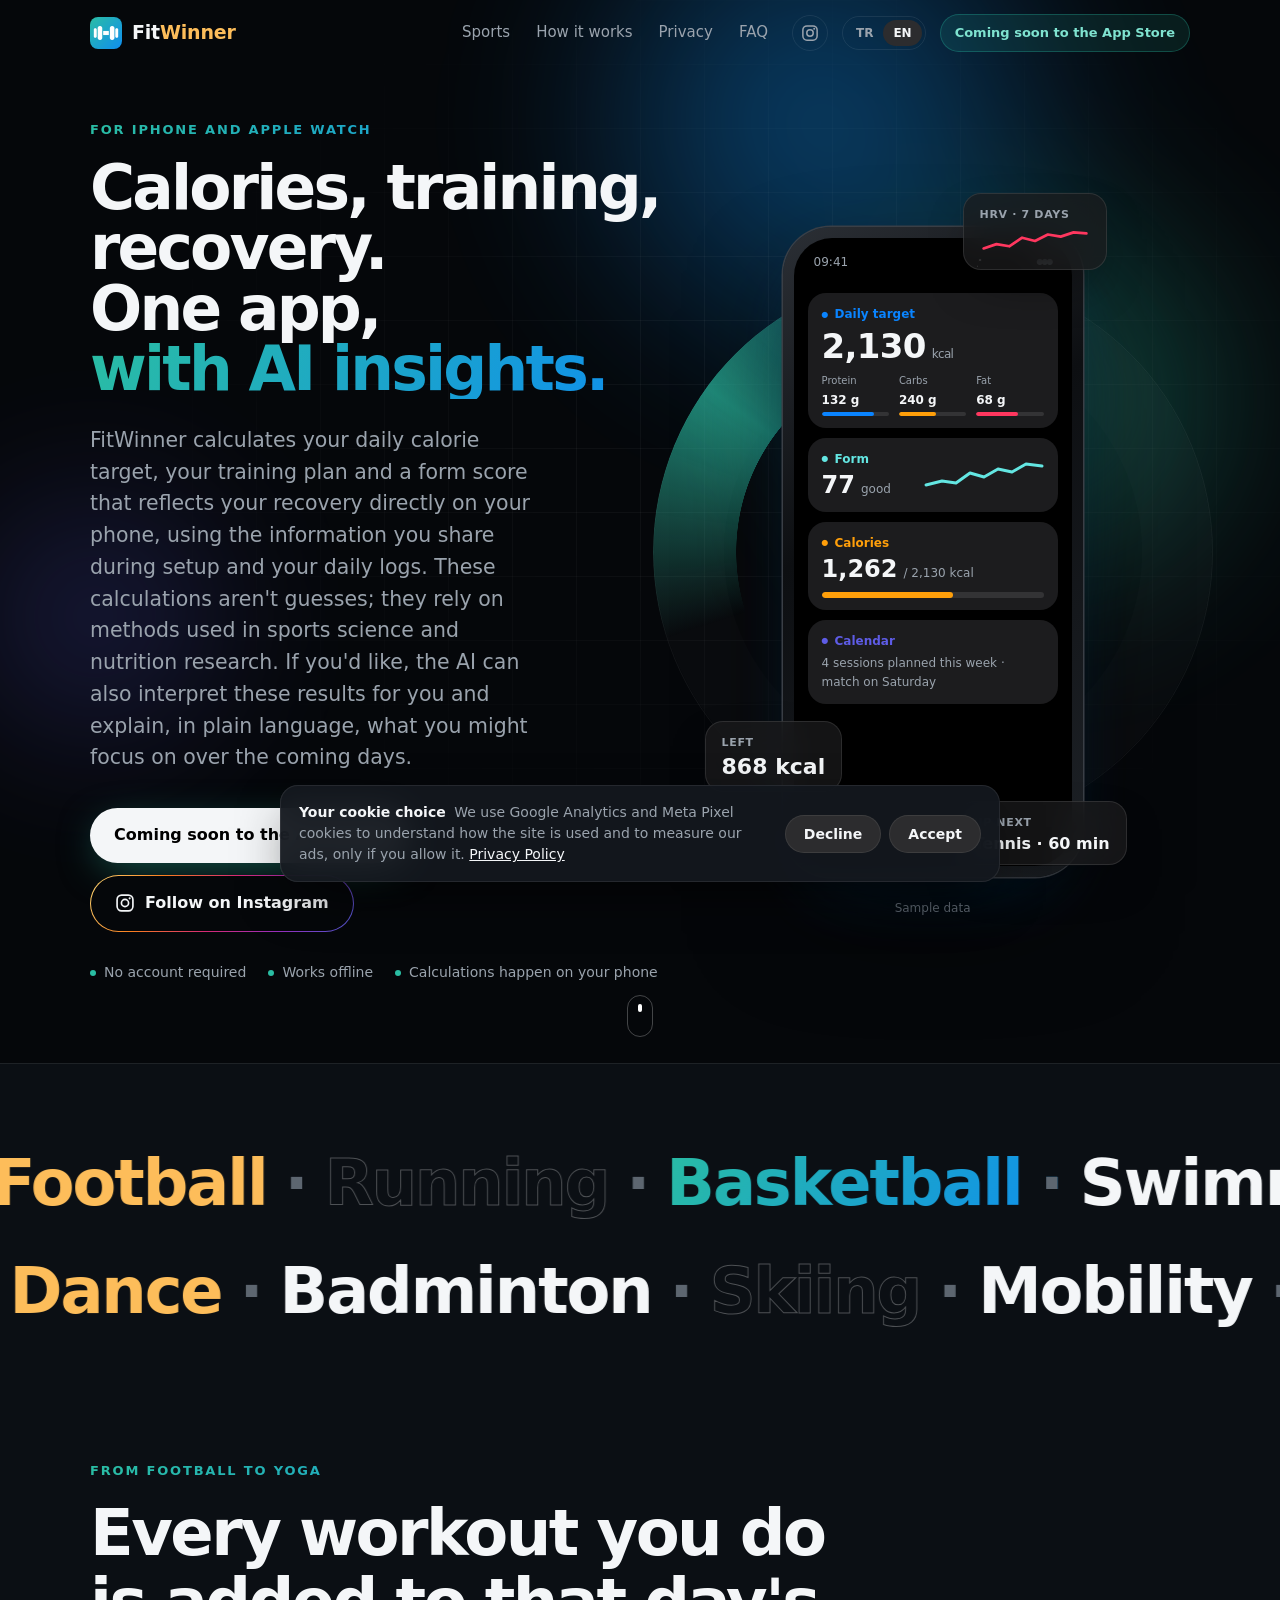
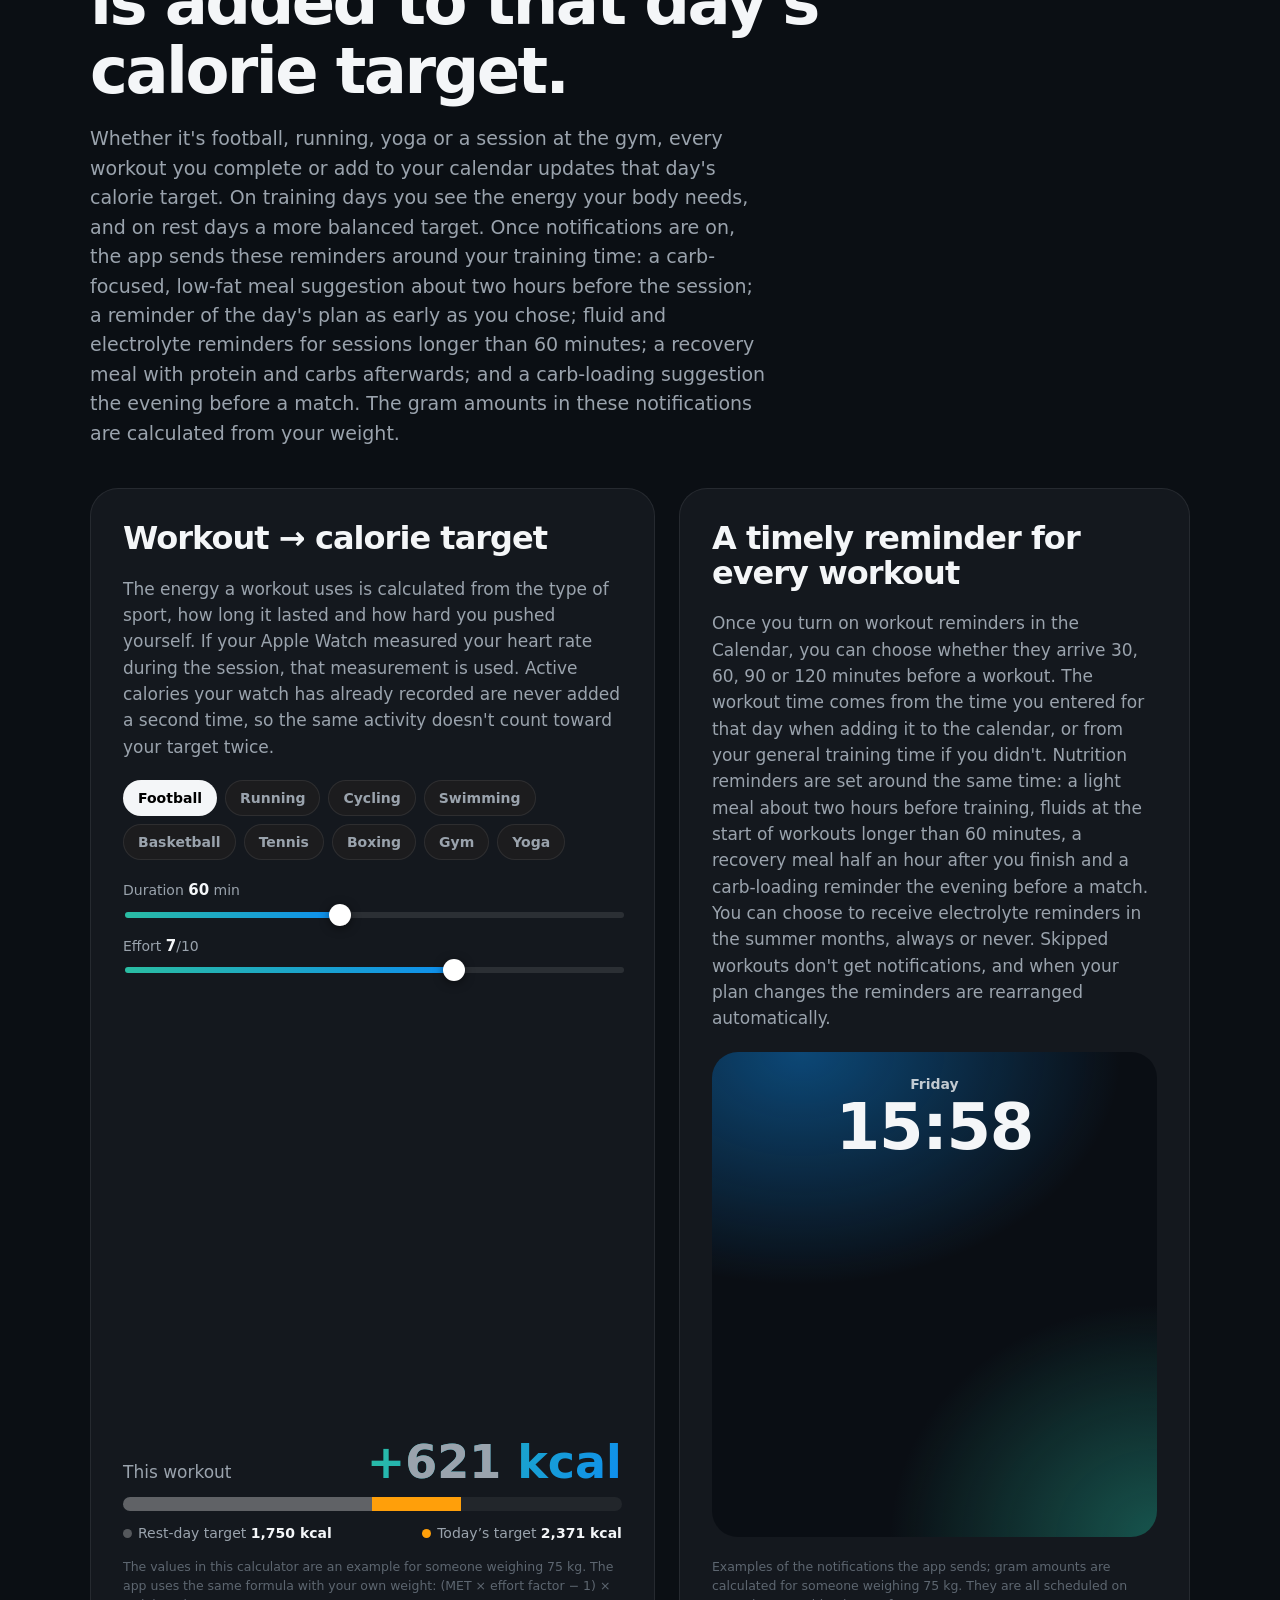
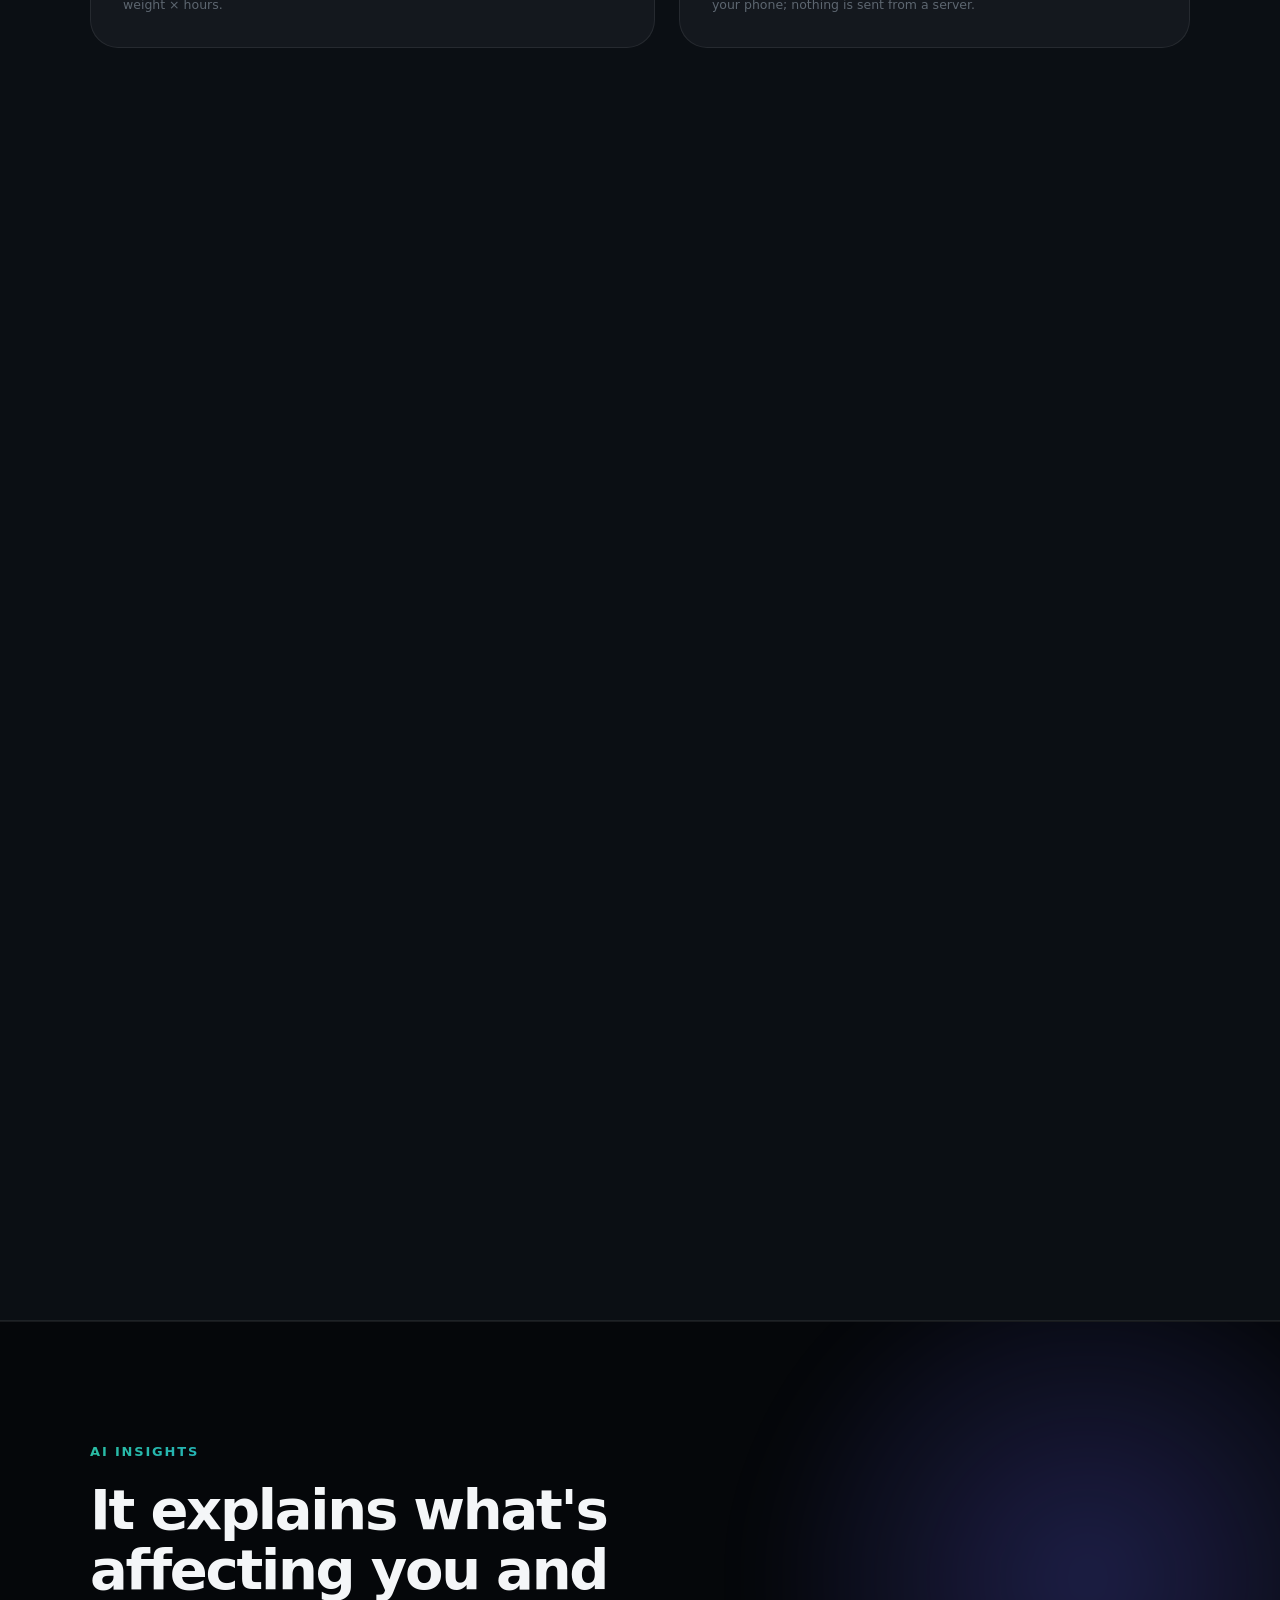
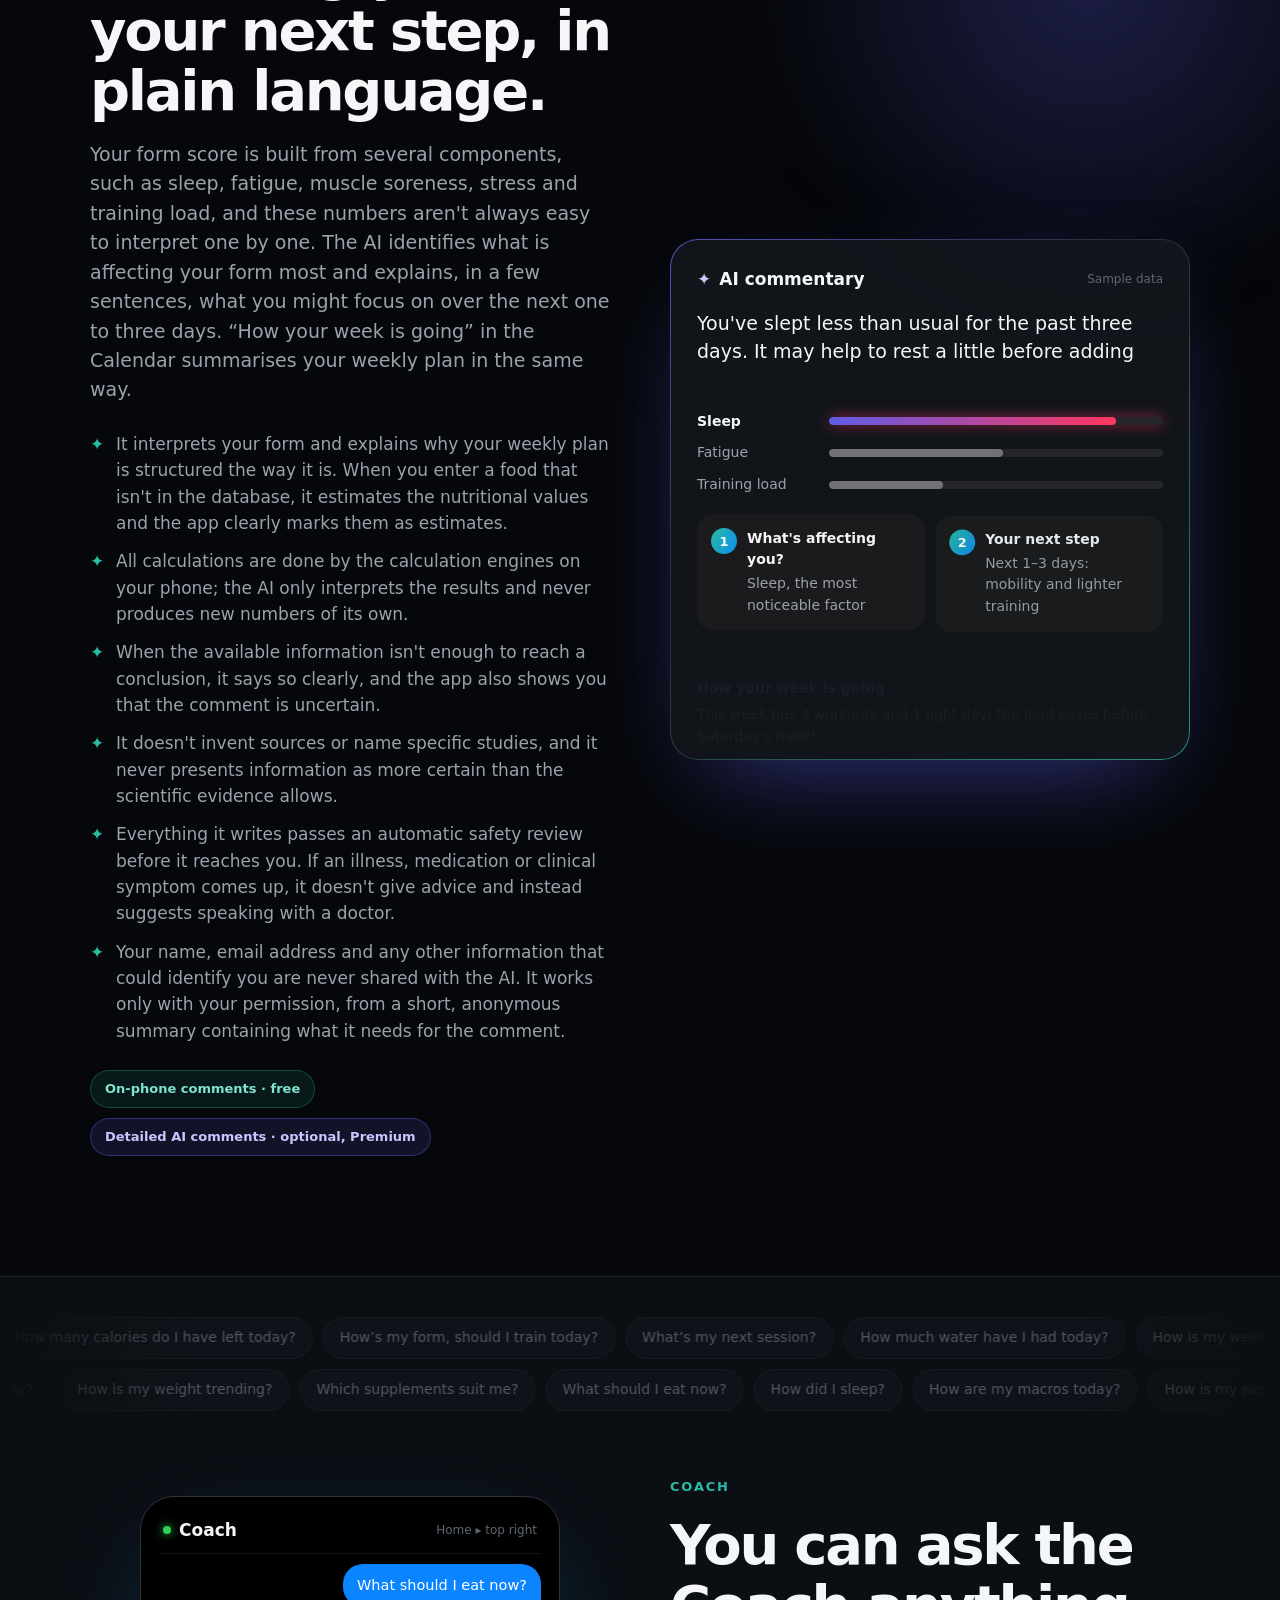
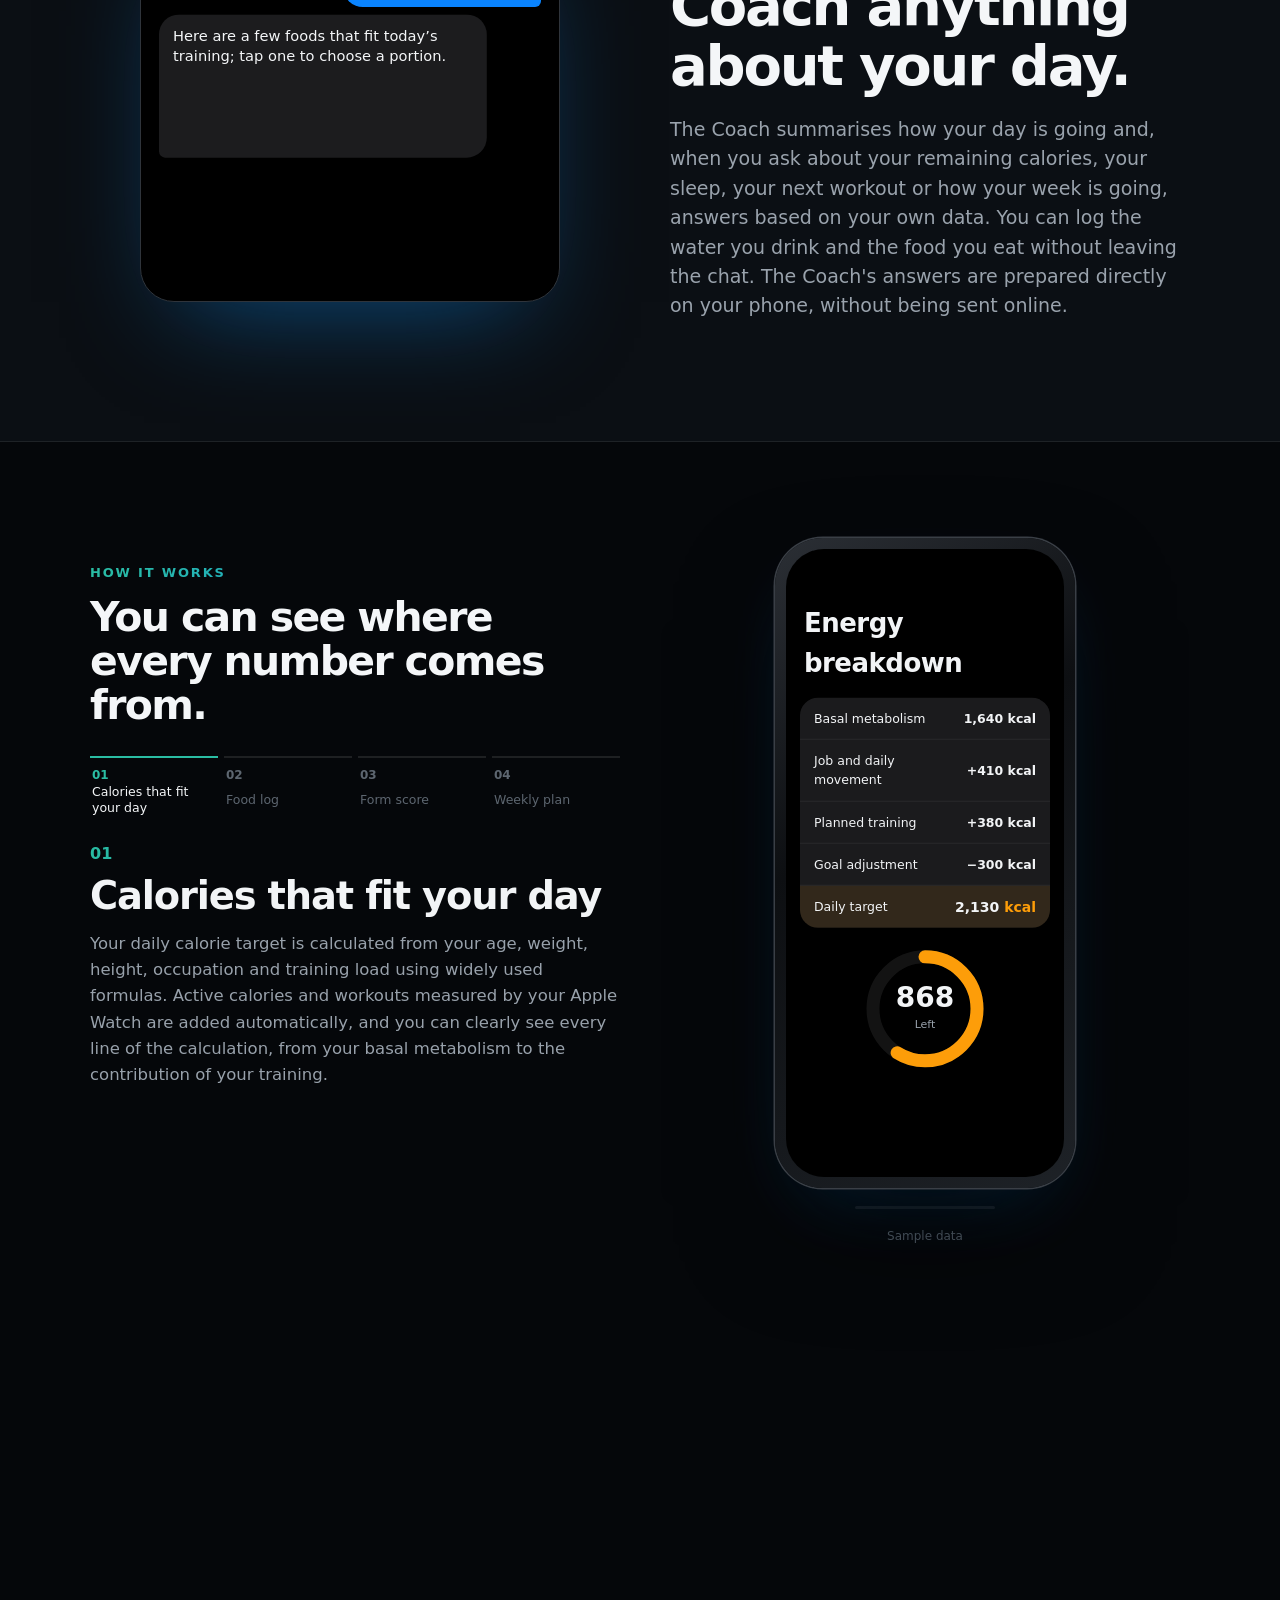
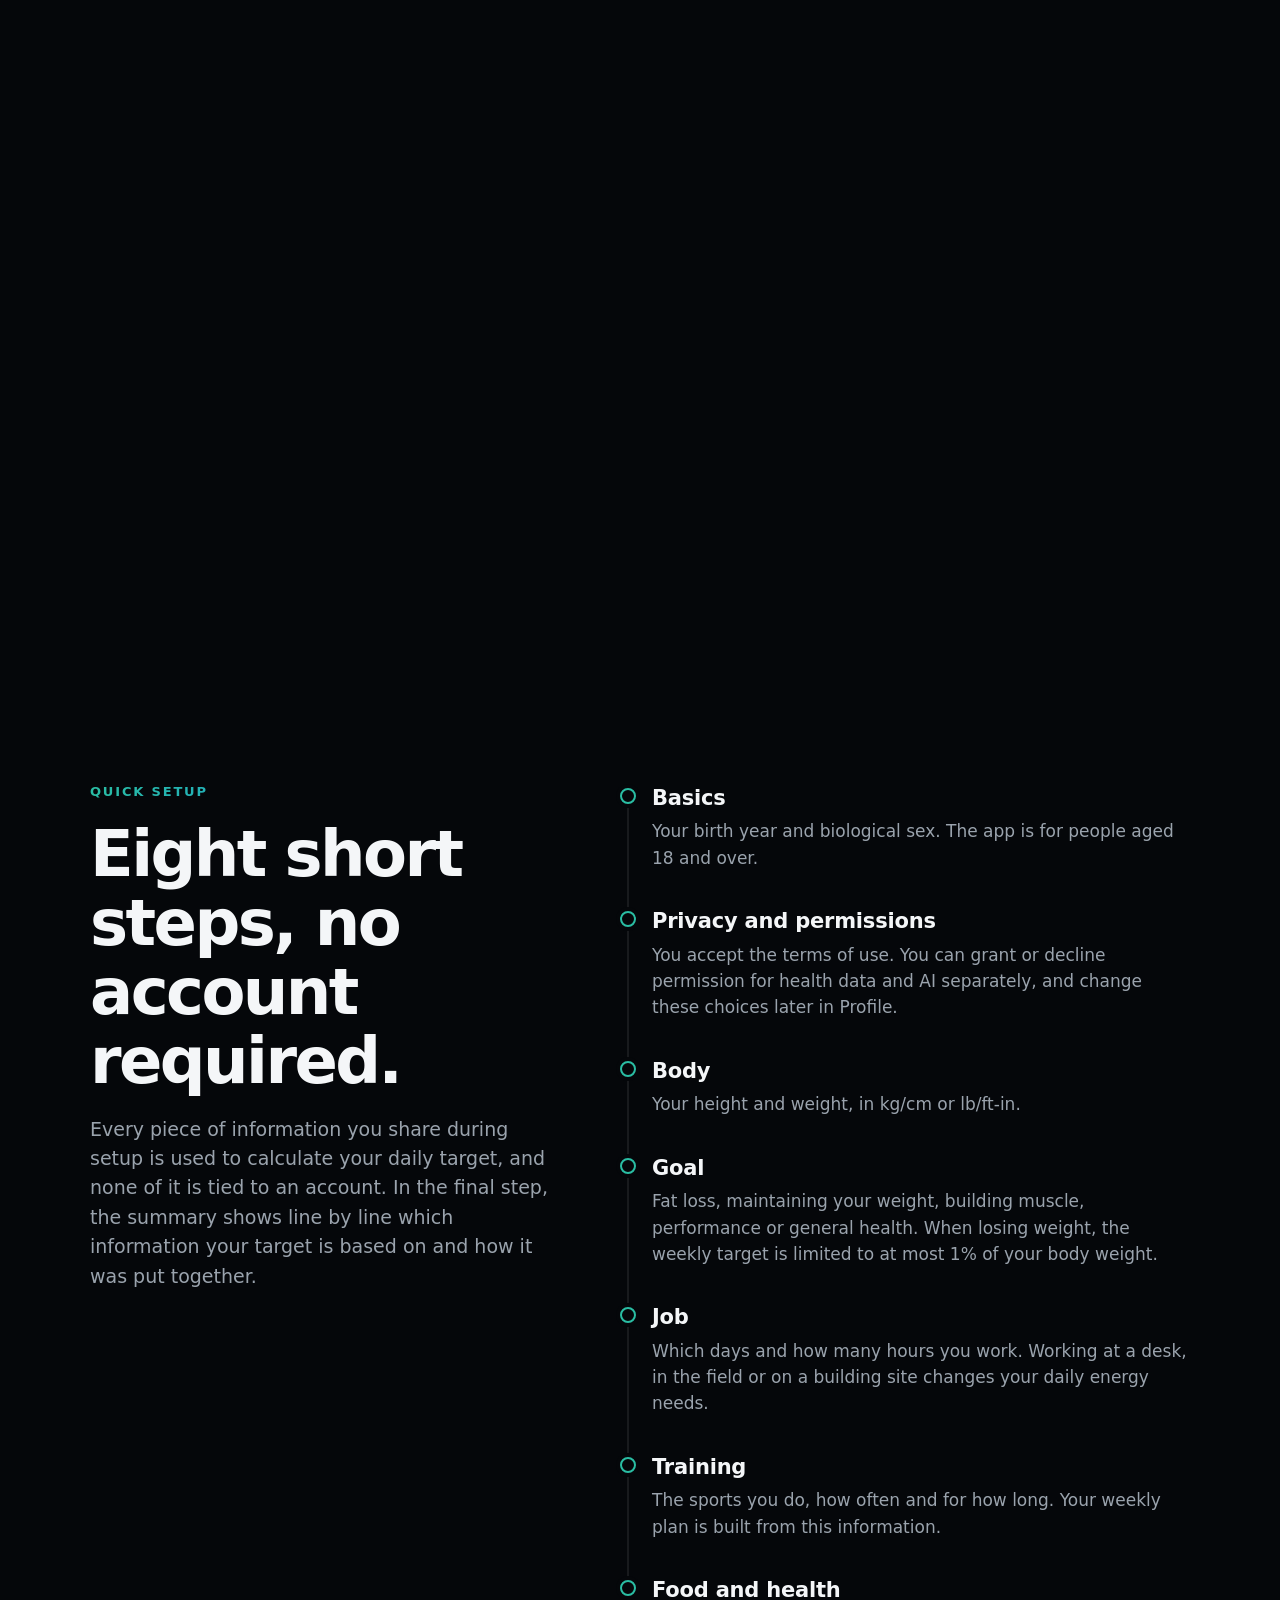
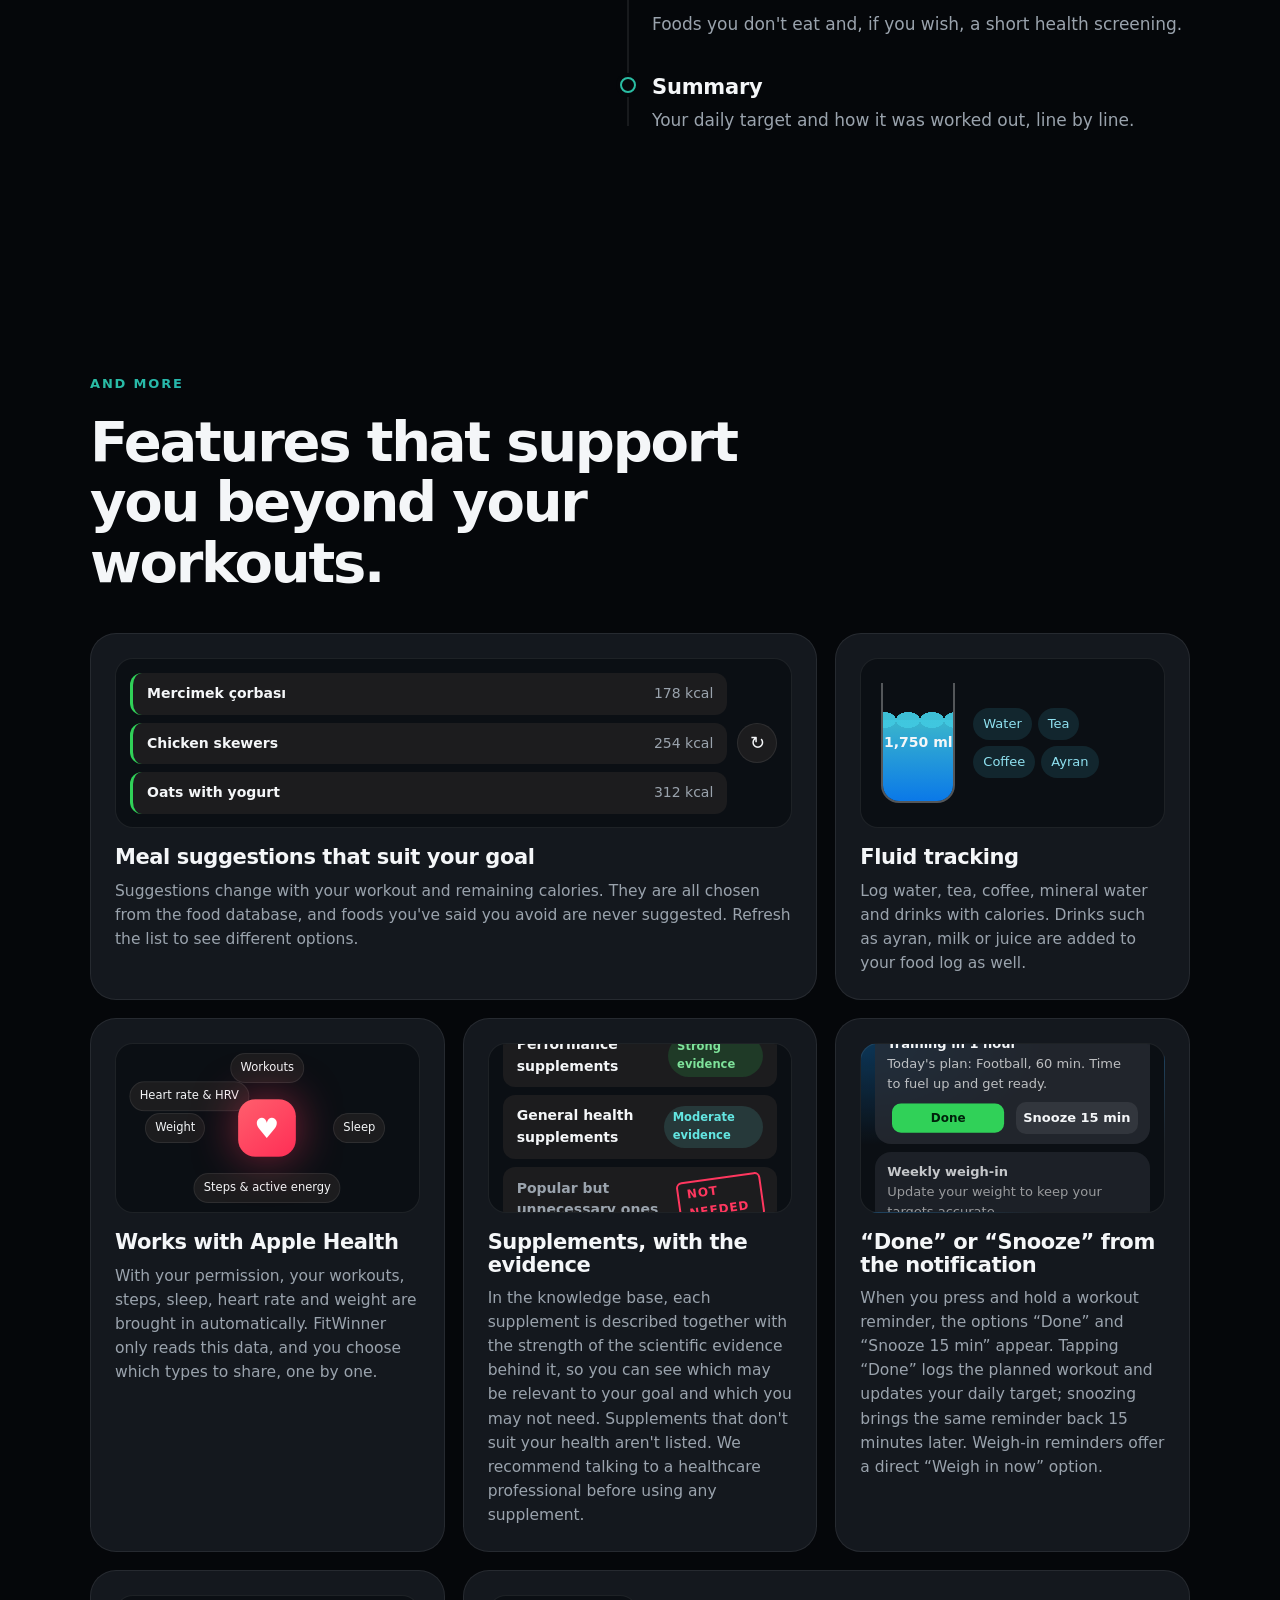
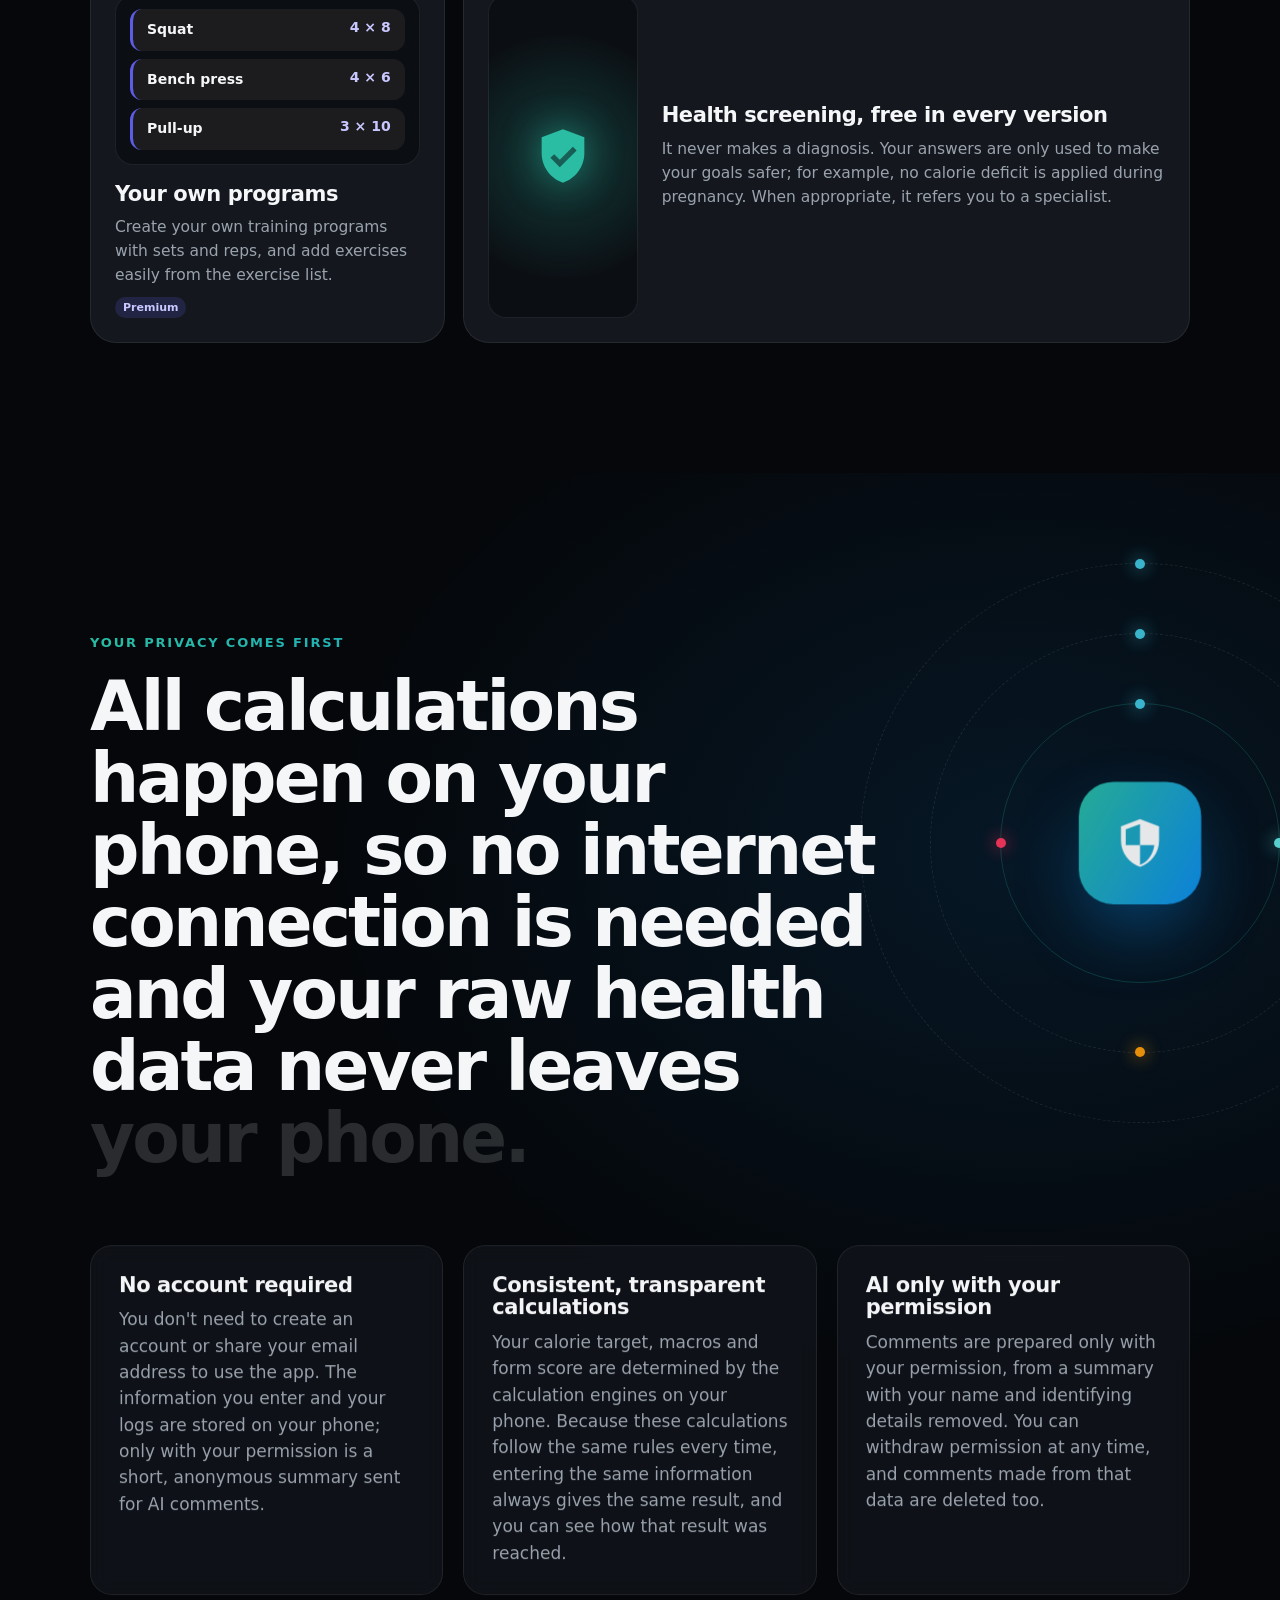
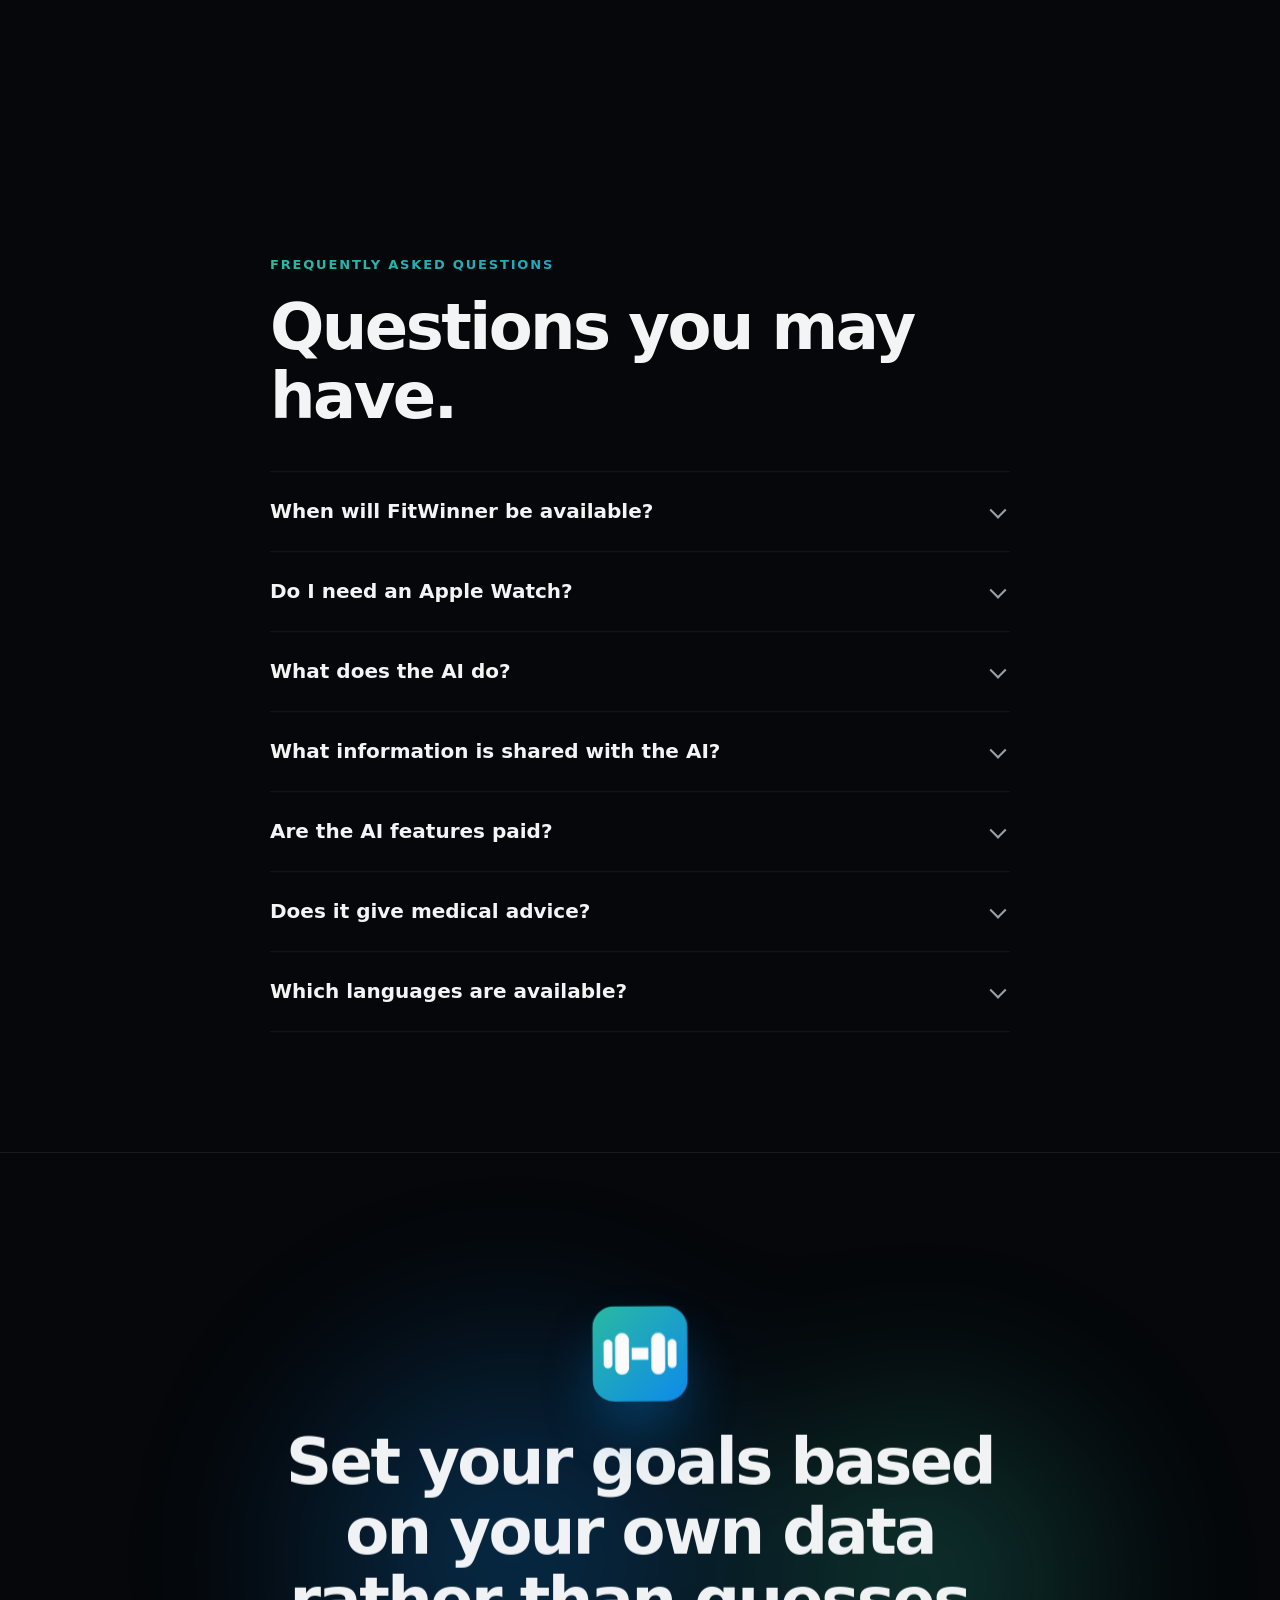
==== commit 5580c73c: "chore(icon): site ikonları yeni uygulama ikonuyla değişti; paylaşım görselleri 'd' favicon, apple-to" ====
--- a/en/index.html
+++ b/en/index.html
@@ -12,8 +12,8 @@
 <link rel="alternate" hreflang="tr" href="https://fitwinner.app/">
 <link rel="alternate" hreflang="en" href="https://fitwinner.app/en/">
 <link rel="alternate" hreflang="x-default" href="https://fitwinner.app/">
-<link rel="icon" type="image/png" href="../assets/img/favicon-64.png?v=y1">
-<link rel="apple-touch-icon" href="../assets/img/apple-touch-icon.png?v=y1">
+<link rel="icon" type="image/png" href="../assets/img/favicon-64.png?v=y2">
+<link rel="apple-touch-icon" href="../assets/img/apple-touch-icon.png?v=y2">
 <meta property="og:type" content="website">
 <meta property="og:site_name" content="FitWinner">
 <meta property="og:locale" content="en_US">
@@ -21,8 +21,8 @@
 <meta property="og:url" content="https://fitwinner.app/en/">
 <meta property="og:title" content="FitWinner: Calorie tracking, training and recovery">
 <meta property="og:description" content="Your daily calorie target, training plan and form score are calculated right on your phone, based on what you share during setup and your daily logs. If you'd like, the AI interprets the results for you in plain language.">
-<meta property="og:image" content="https://fitwinner.app/assets/img/og-en-1200x630-c.jpg">
-<meta property="og:image:secure_url" content="https://fitwinner.app/assets/img/og-en-1200x630-c.jpg">
+<meta property="og:image" content="https://fitwinner.app/assets/img/og-en-1200x630-d.jpg">
+<meta property="og:image:secure_url" content="https://fitwinner.app/assets/img/og-en-1200x630-d.jpg">
 <meta property="og:image:type" content="image/jpeg">
 <meta property="og:image:width" content="1200">
 <meta property="og:image:height" content="630">
@@ -30,7 +30,7 @@
 <meta name="twitter:card" content="summary_large_image">
 <meta name="twitter:title" content="FitWinner: Calorie tracking, training and recovery">
 <meta name="twitter:description" content="Your daily calorie target, training plan and form score are calculated right on your phone, based on what you share during setup and your daily logs. If you'd like, the AI interprets the results for you in plain language.">
-<meta name="twitter:image" content="https://fitwinner.app/assets/img/og-en-1200x630-c.jpg">
+<meta name="twitter:image" content="https://fitwinner.app/assets/img/og-en-1200x630-d.jpg">
 <link rel="stylesheet" href="../assets/css/site.css?v=20261012b">
 <script>if(!document.documentElement.dataset.lang&&/[?&]lang=en(&|$)/.test(location.search))location.replace('/en/'+location.hash);document.documentElement.classList.add('js')</script>
 <script src="../assets/vendor/gsap.min.js" defer></script>
@@ -46,7 +46,7 @@
 <header class="nav" id="top">
   <div class="nav-inner">
     <a class="brand" href="#top" aria-label="FitWinner">
-      <img class="brand-mark" src="../assets/img/favicon-64.png?v=y1" width="32" height="32" alt="">
+      <img class="brand-mark" src="../assets/img/favicon-64.png?v=y2" width="32" height="32" alt="">
       <span>Fit<b>Winner</b></span>
     </a>
     <nav class="nav-links" aria-label="Sayfa">
@@ -599,7 +599,7 @@
 <section class="closer" aria-labelledby="closer-title">
   <div class="aurora small" aria-hidden="true"><i class="a1"></i><i class="a2"></i></div>
   <div class="wrap closer-inner" data-reveal>
-    <img class="closer-icon" src="../assets/img/icon-512.png?v=y1" width="96" height="96" alt="" loading="lazy">
+    <img class="closer-icon" src="../assets/img/icon-512.png?v=y2" width="96" height="96" alt="" loading="lazy">
     <h2 id="closer-title" data-i18n="cl.title">Set your goals based on your own data rather than guesses.</h2>
     <div class="closer-cta">
       <span class="btn btn-primary" aria-disabled="true"><span data-i18n="soon">Coming soon to the App Store</span></span>
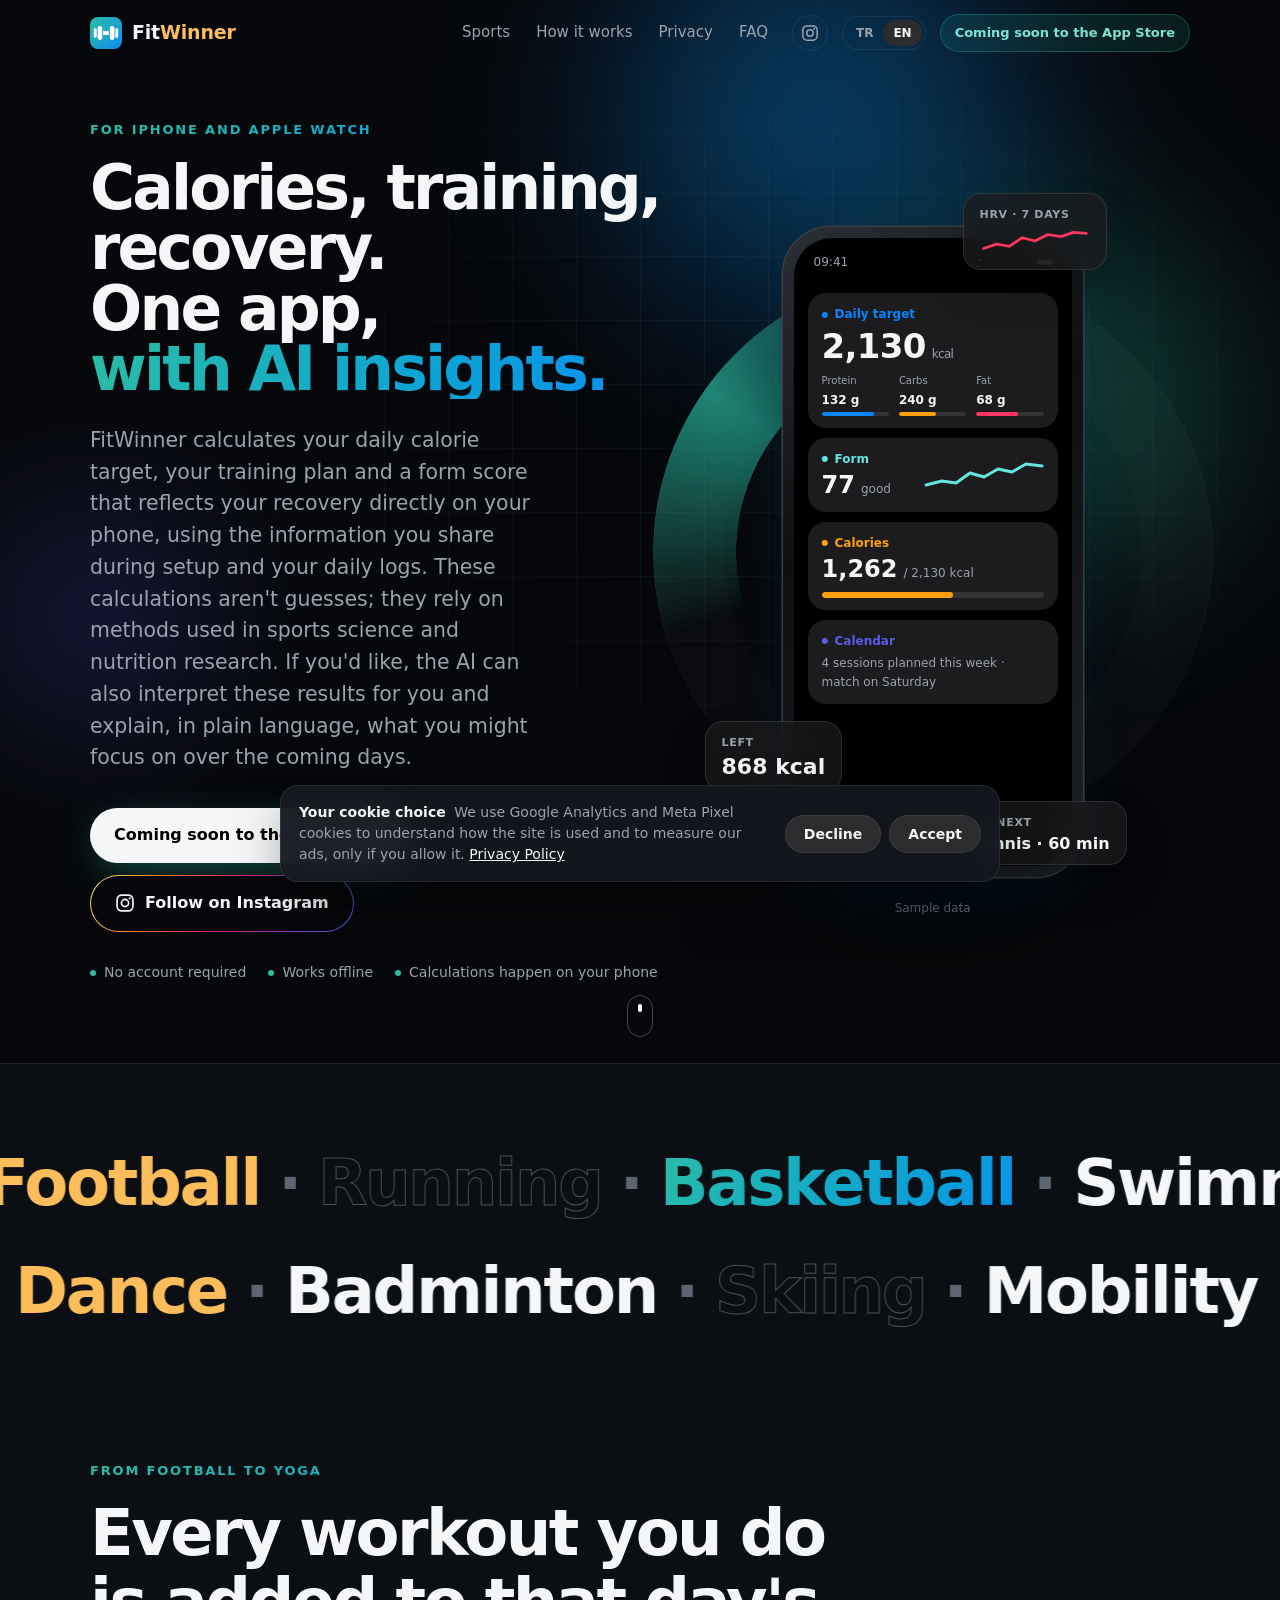
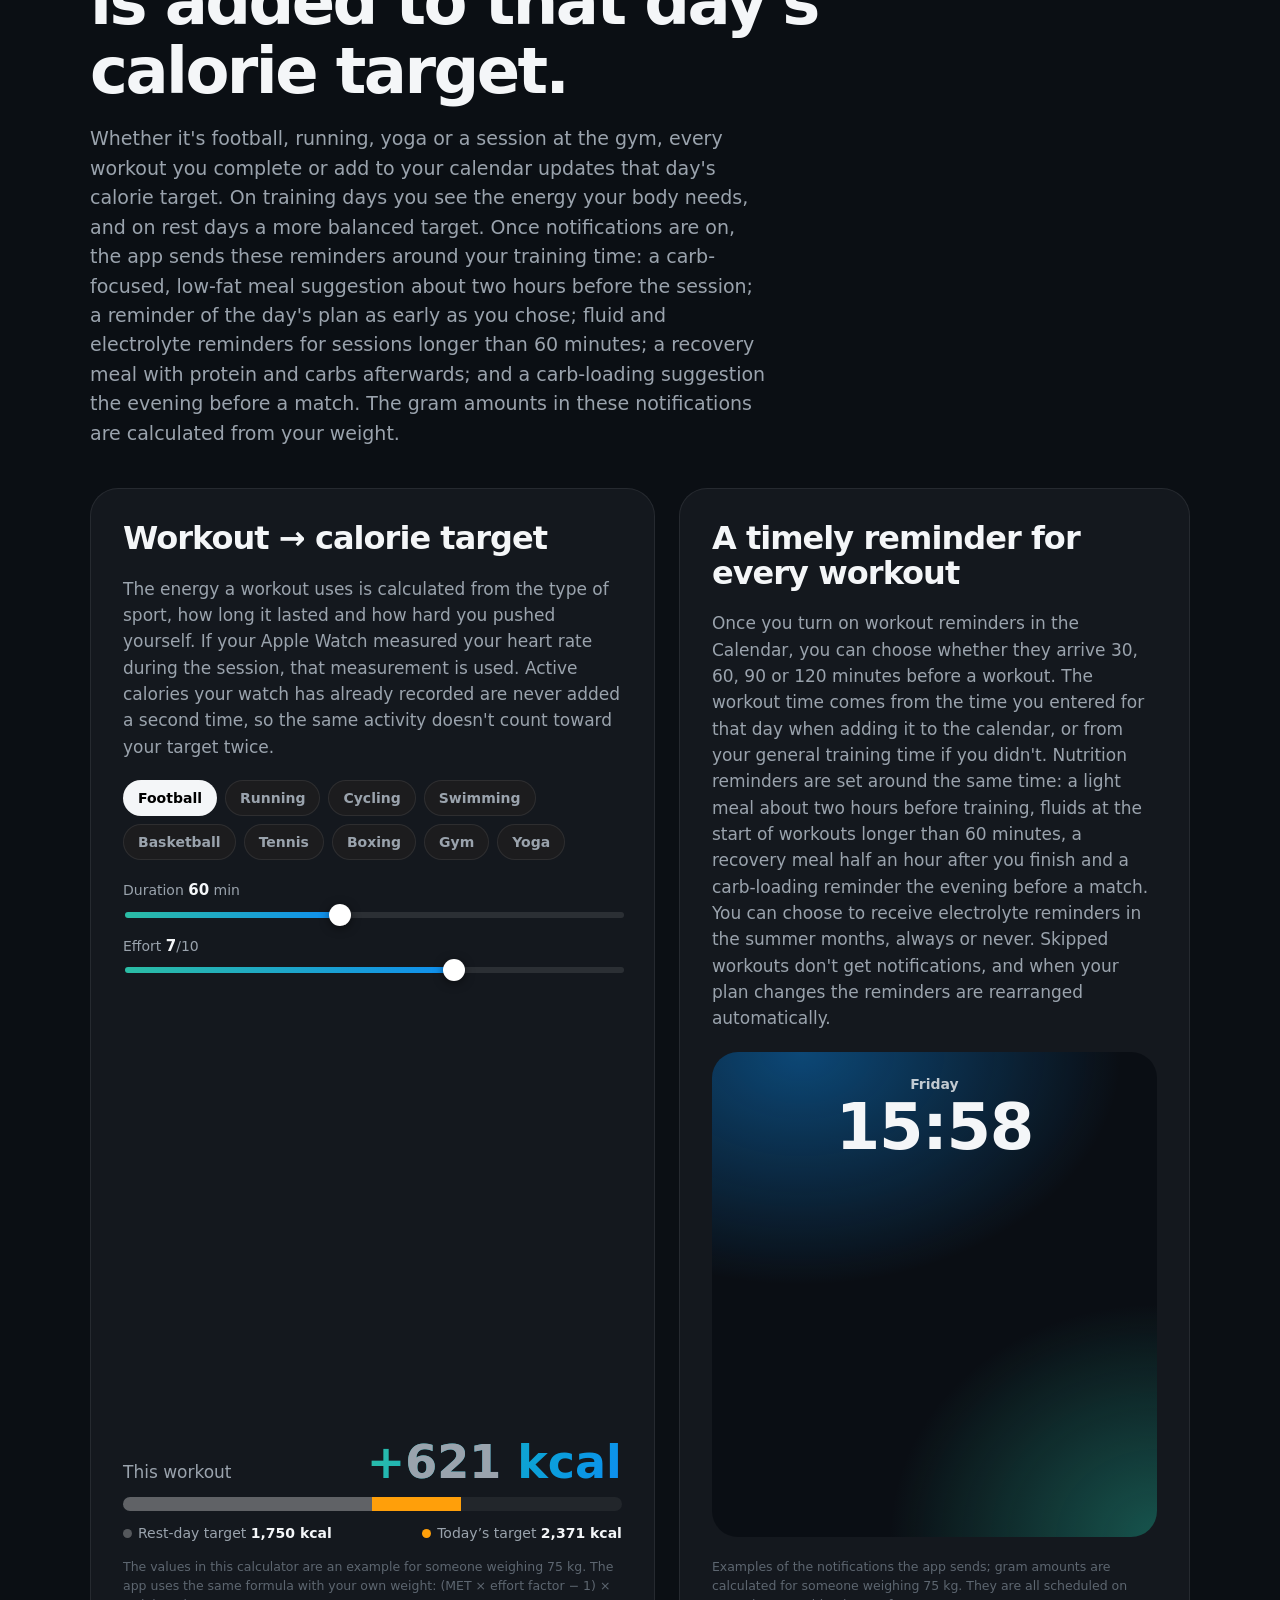
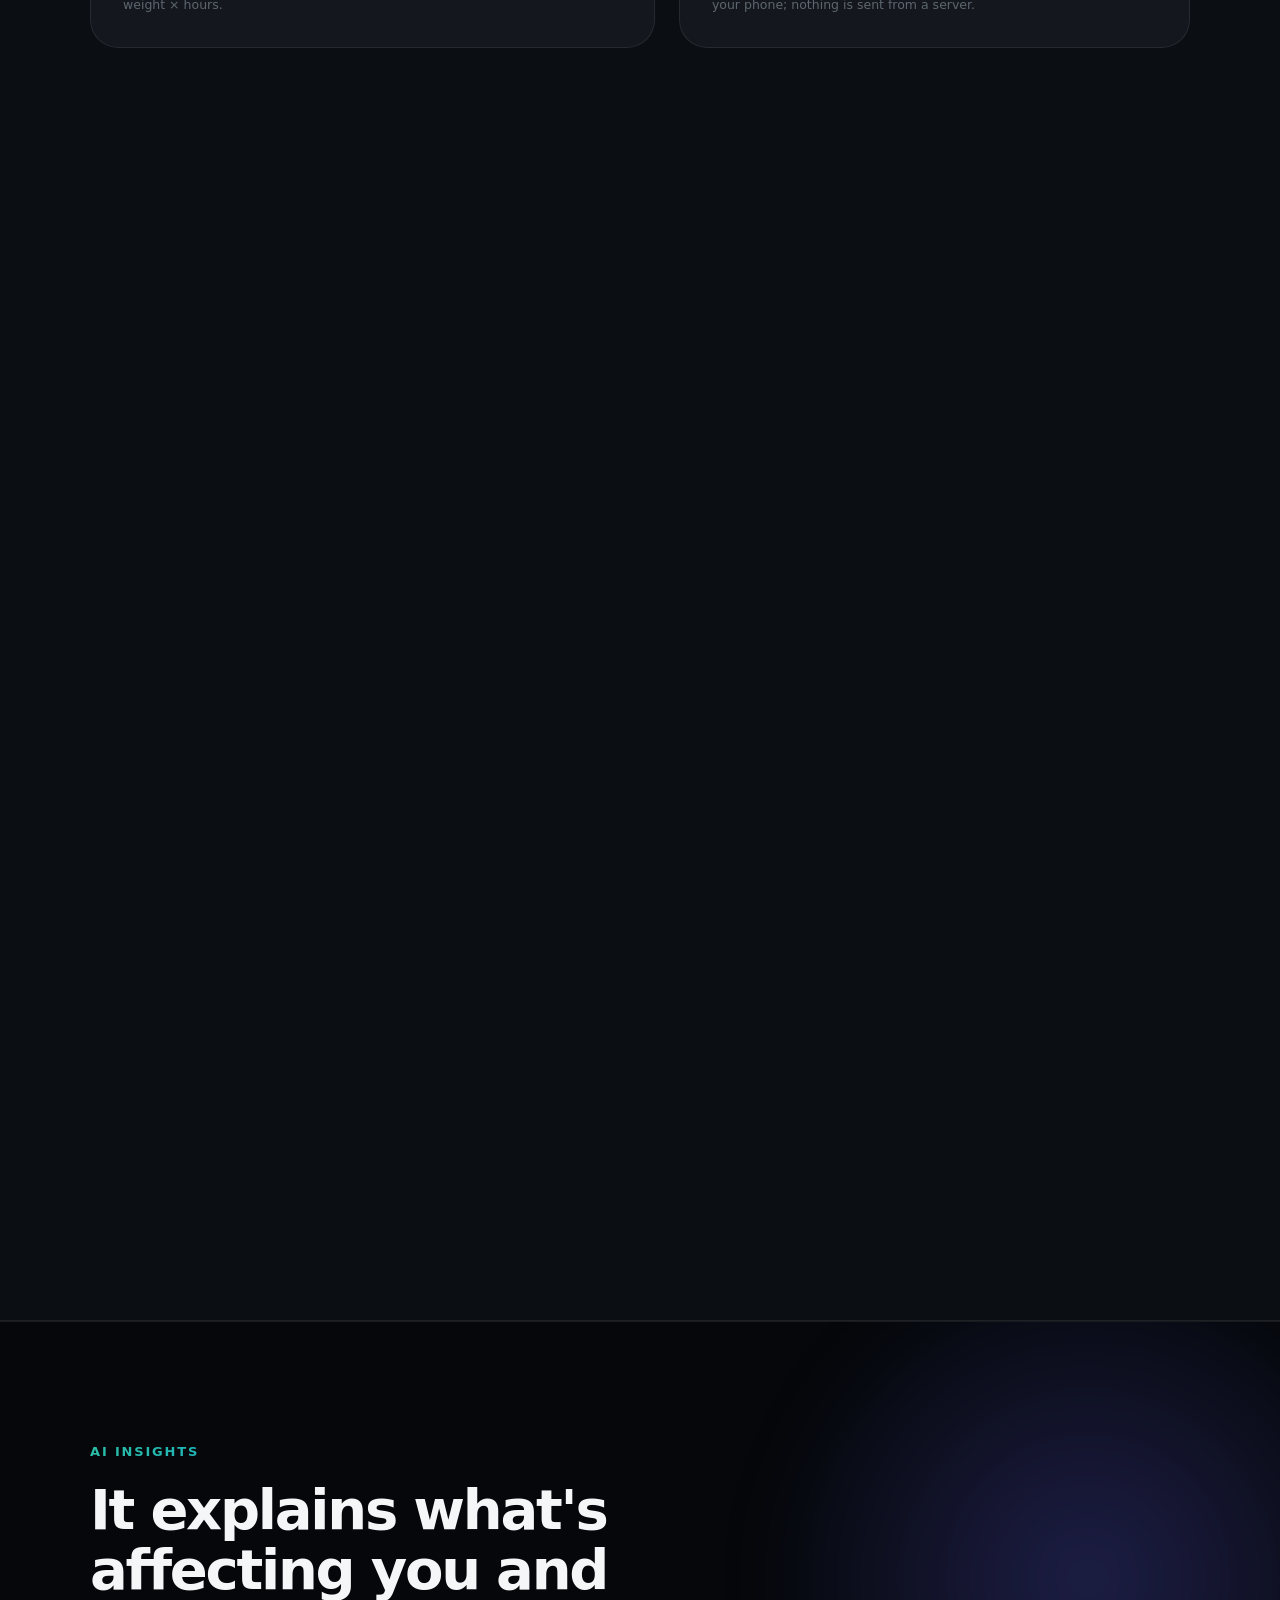
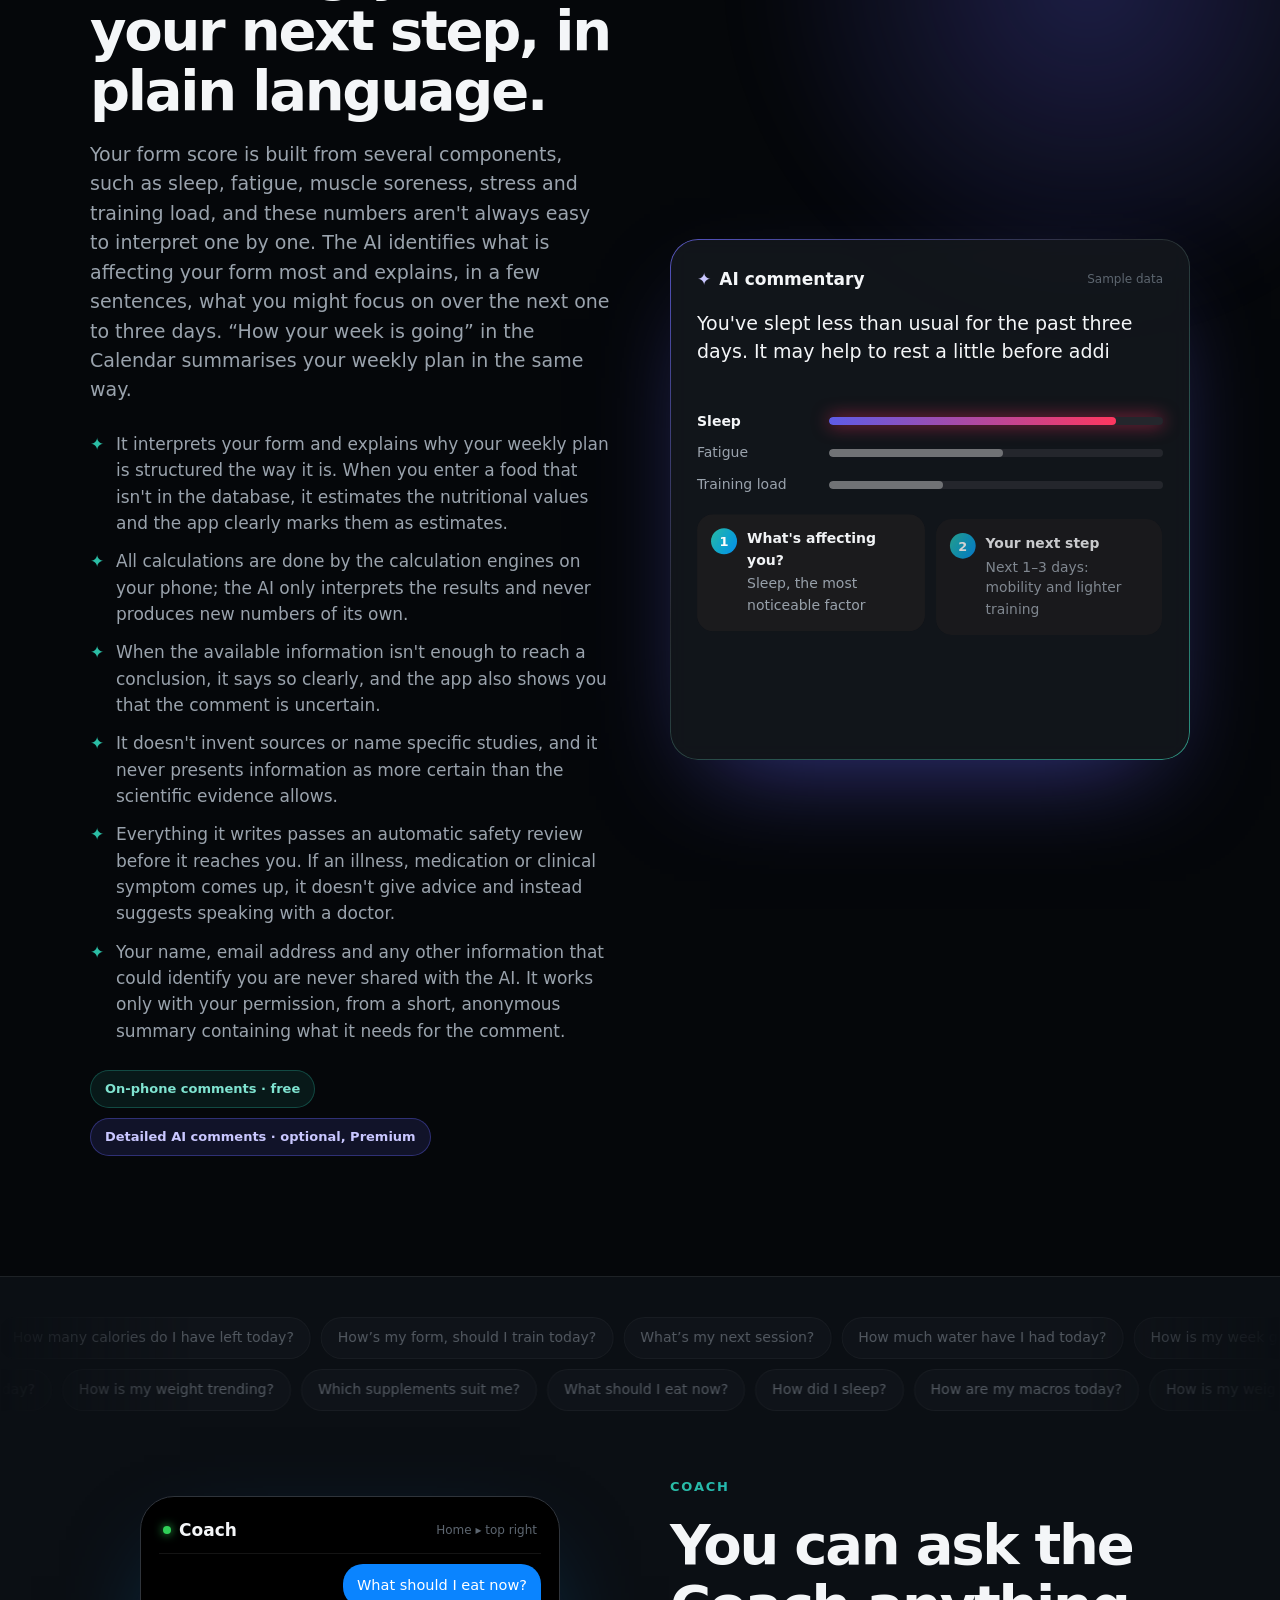
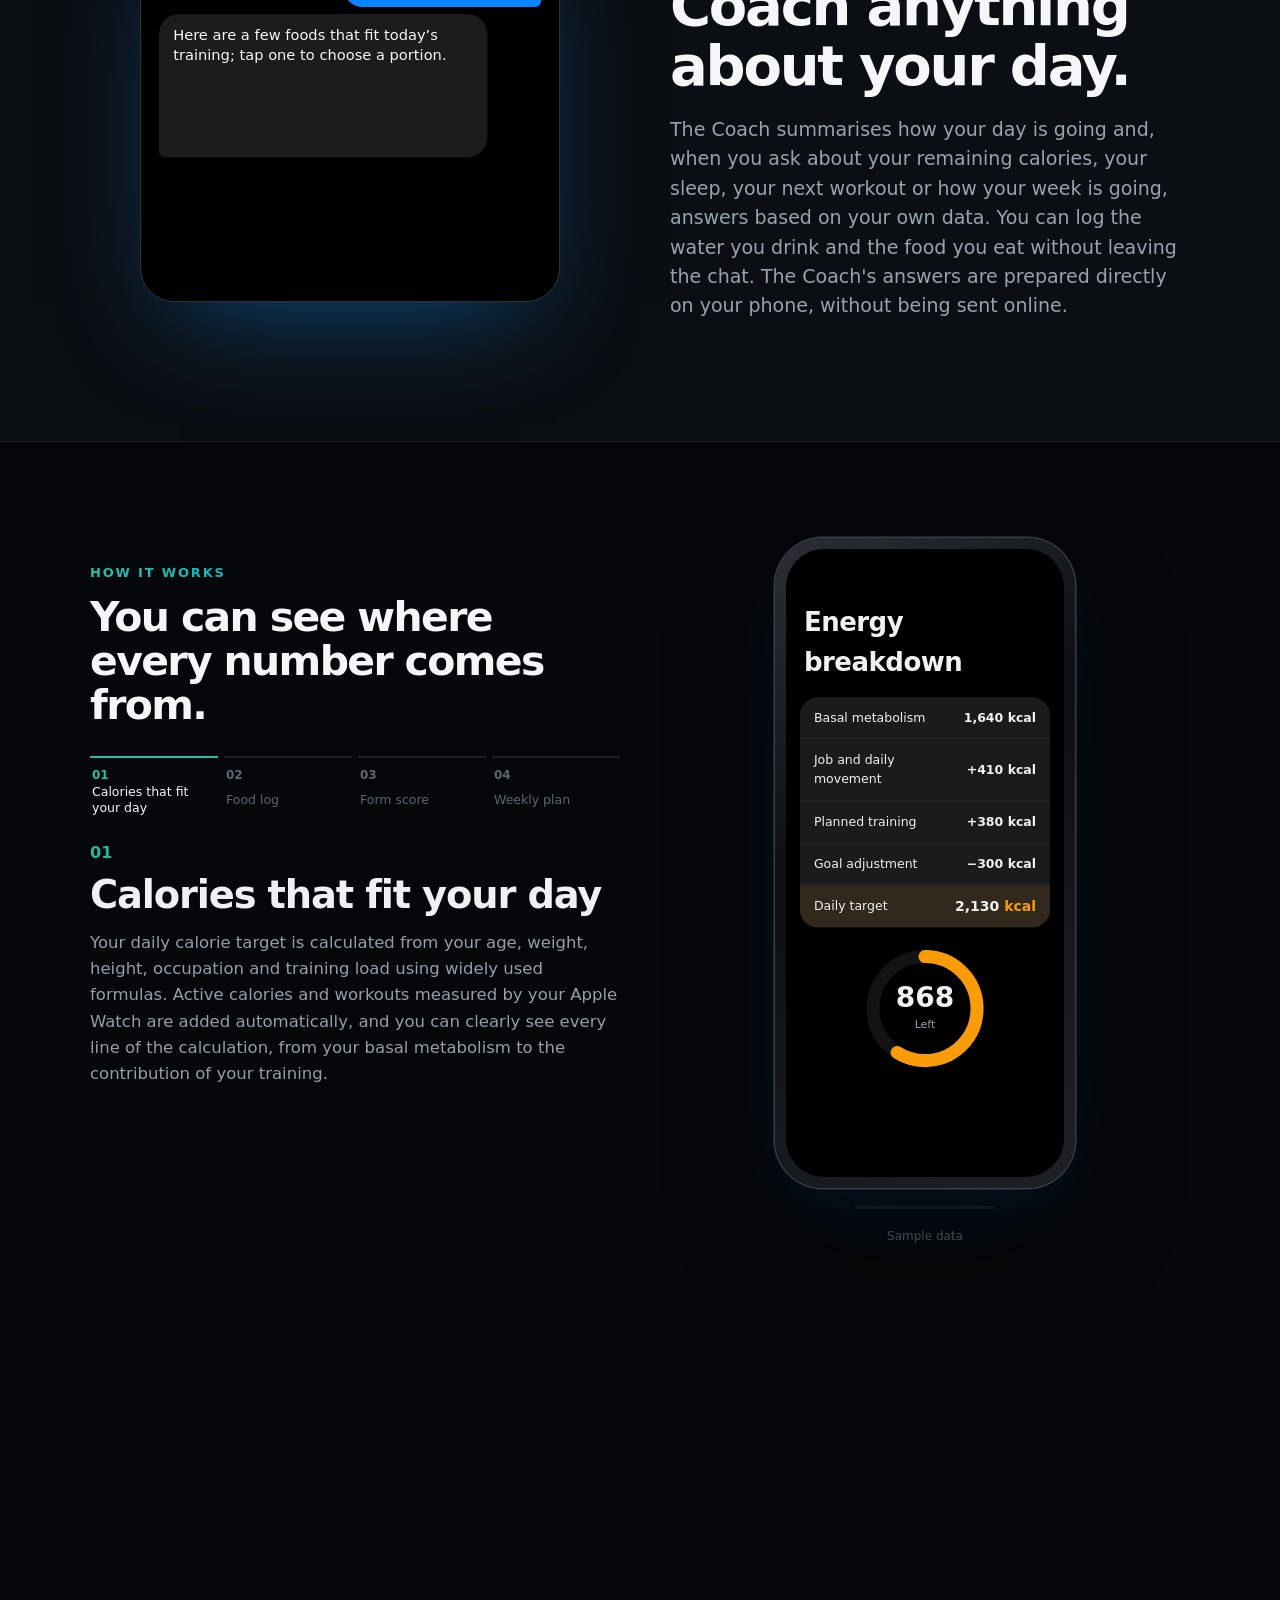
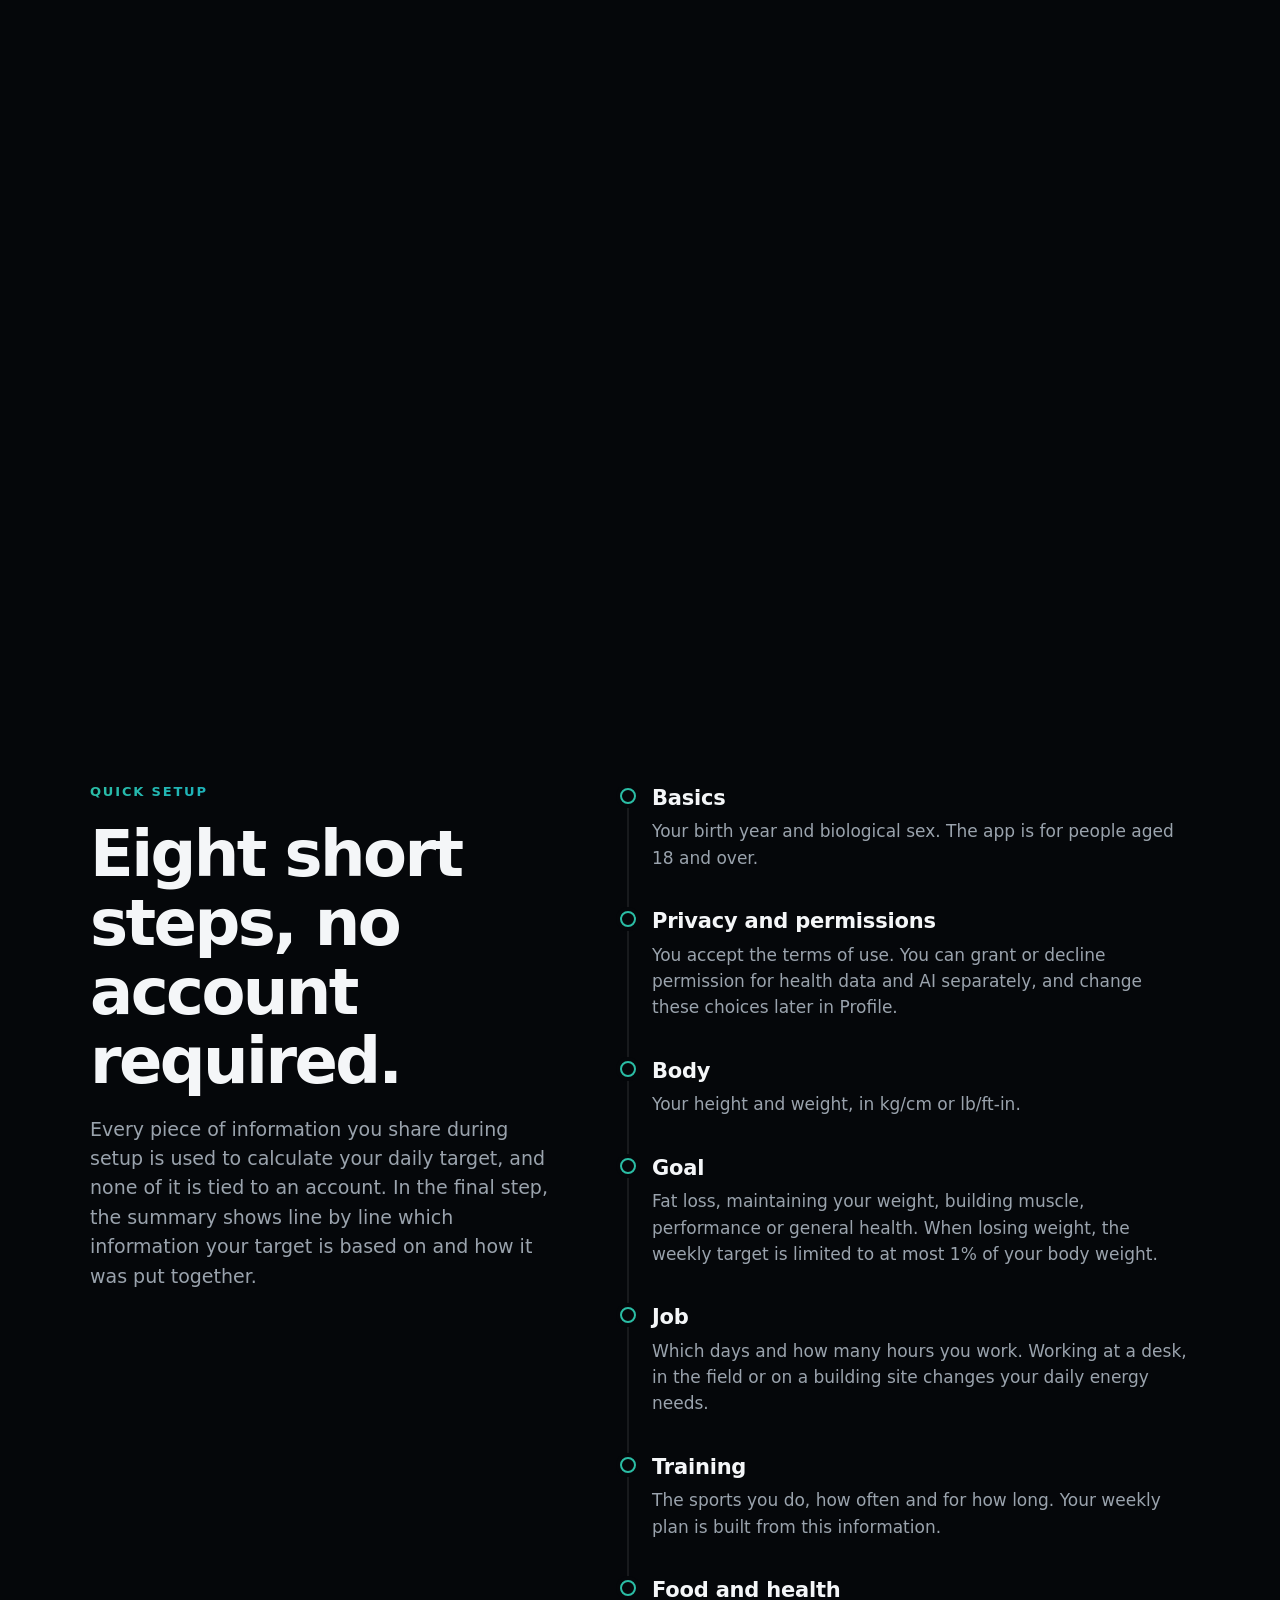
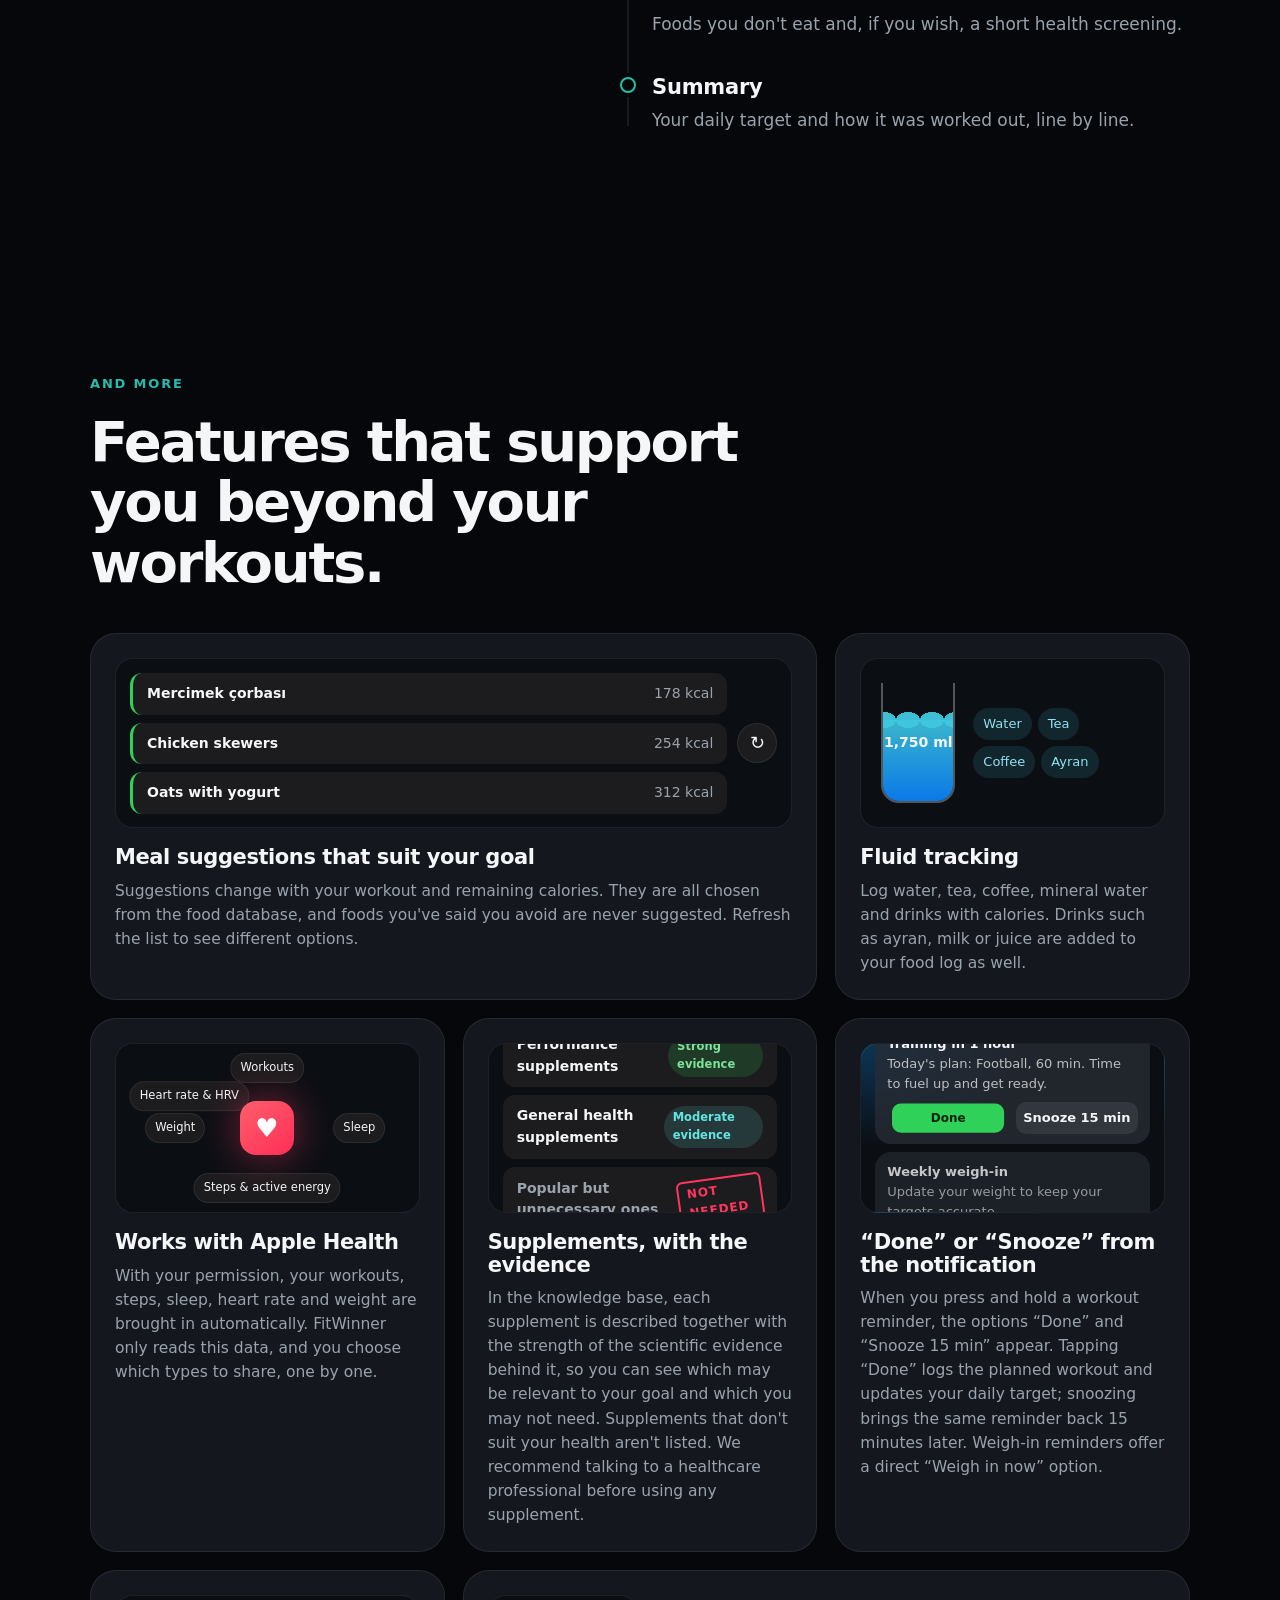
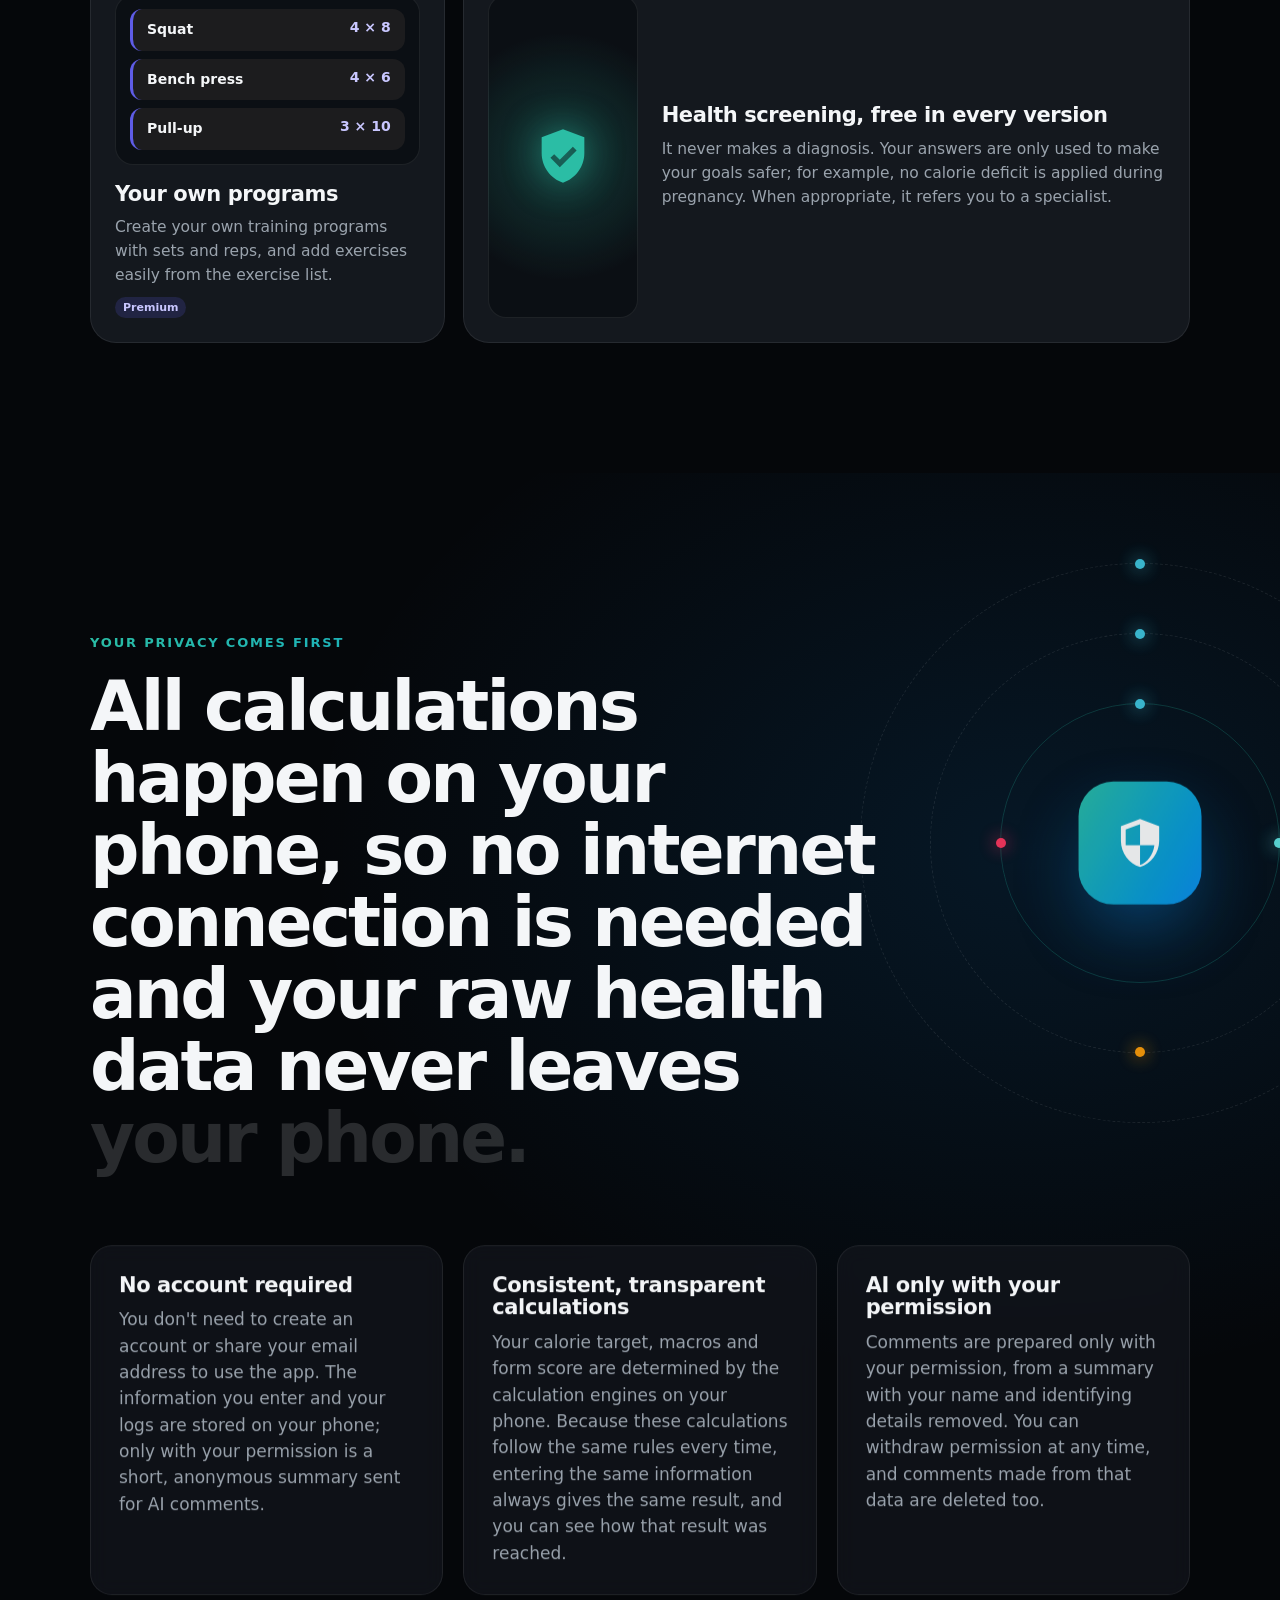
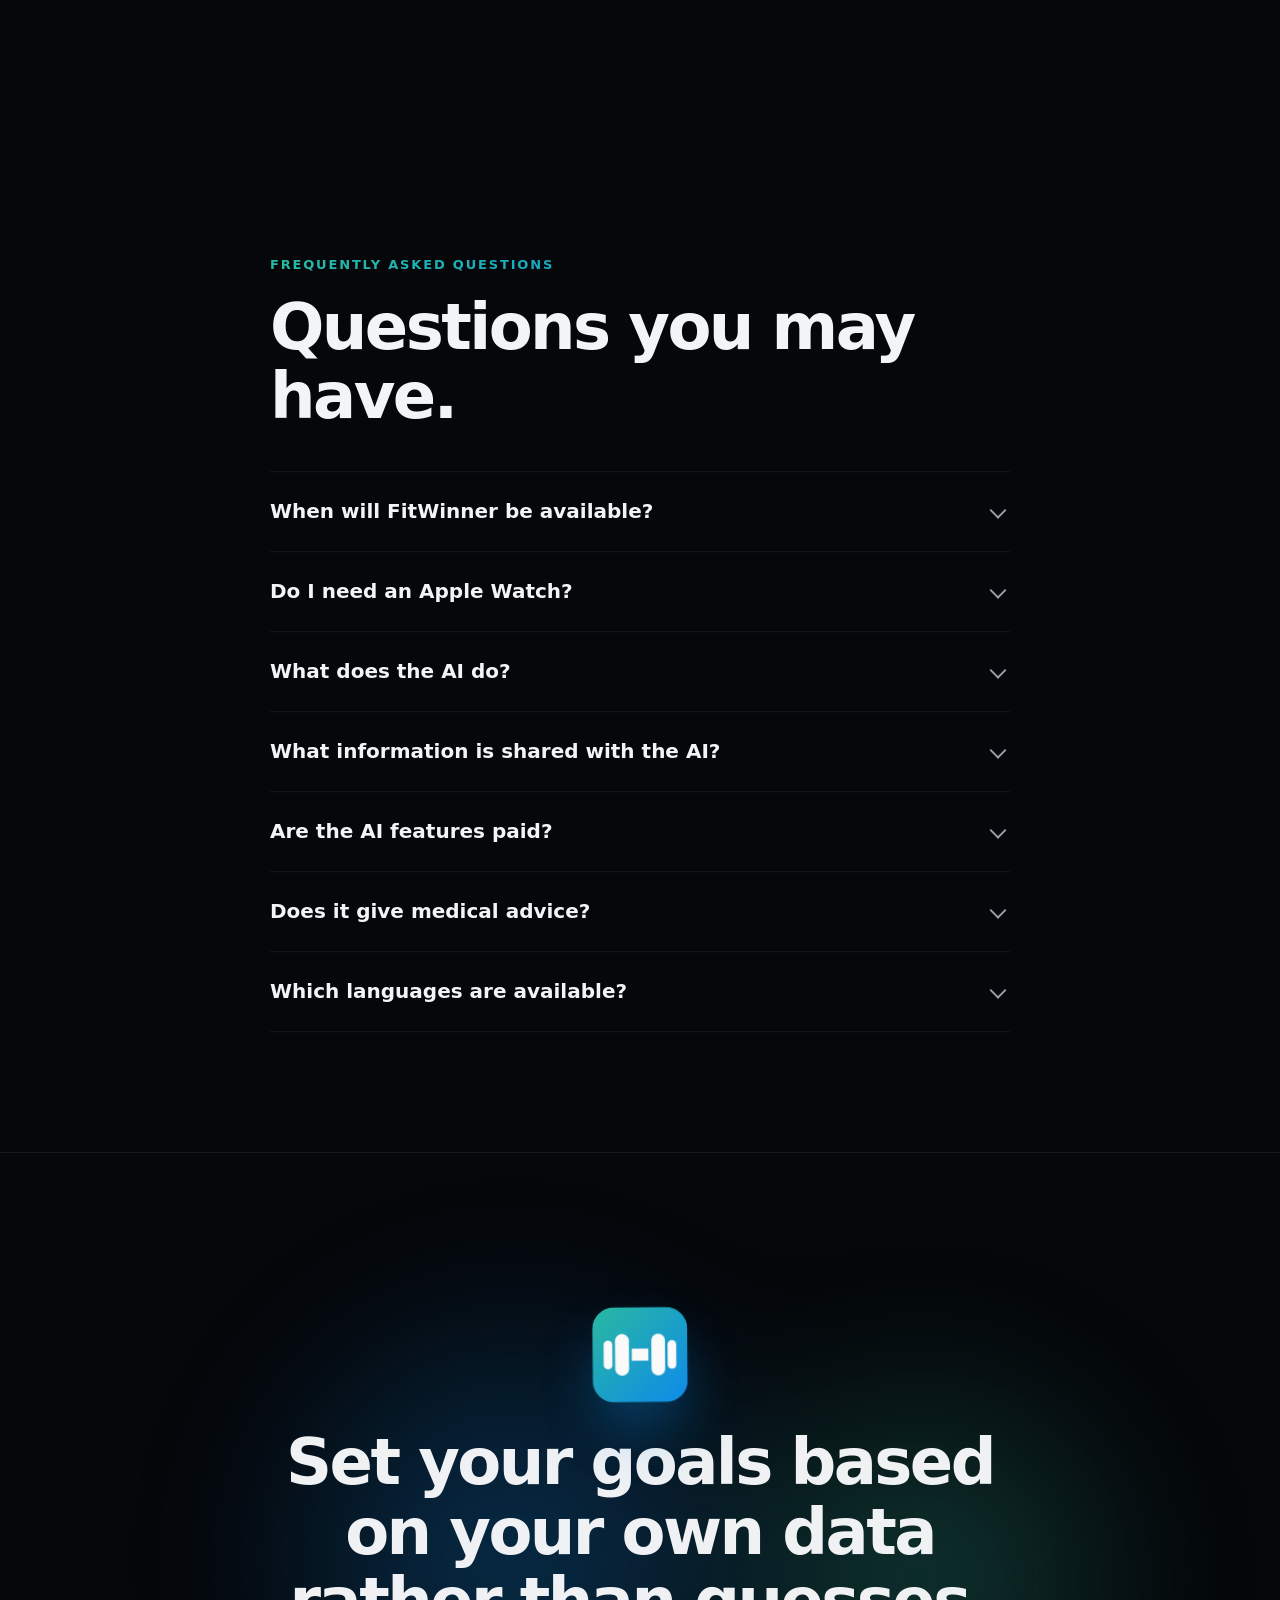
==== commit 0b39a3ae: "style(brand): site gradyanı uygulamayla aynı ara tonlarda (OKLab) - --brand-1/--brand-2 #2abda3/#0e8" ====
--- a/en/index.html
+++ b/en/index.html
@@ -31,7 +31,7 @@
 <meta name="twitter:title" content="FitWinner: Calorie tracking, training and recovery">
 <meta name="twitter:description" content="Your daily calorie target, training plan and form score are calculated right on your phone, based on what you share during setup and your daily logs. If you'd like, the AI interprets the results for you in plain language.">
 <meta name="twitter:image" content="https://fitwinner.app/assets/img/og-en-1200x630-d.jpg">
-<link rel="stylesheet" href="../assets/css/site.css?v=20261012b">
+<link rel="stylesheet" href="../assets/css/site.css?v=20261013a">
 <script>if(!document.documentElement.dataset.lang&&/[?&]lang=en(&|$)/.test(location.search))location.replace('/en/'+location.hash);document.documentElement.classList.add('js')</script>
 <script src="../assets/vendor/gsap.min.js" defer></script>
 <script src="../assets/vendor/ScrollTrigger.min.js" defer></script>
--- a/assets/css/site.css
+++ b/assets/css/site.css
@@ -1,5 +1,6 @@
 /* FitWinner — fitwinner.app
-   Dark-first, like the app. Brand gradient comes from the app icon (#2abda3 → #0e8eef).
+   Dark-first, like the app. Brand gradient = app's Brand.teal → Brand.blue (#2bbda5 → #0f8ef0).
+   iOS mixes gradients in OKLab (midpoint #10a8cd); `in oklab` below gives the same in-between tones.
    Domain colours mirror Theme.Accent in the app (iOS system palette, dark variants). */
 
 :root {
@@ -13,8 +14,8 @@
   --faint: #5d6670;
   --line: rgba(255, 255, 255, .08);
 
-  --brand-1: #2abda3;
-  --brand-2: #0e8eef;
+  --brand-1: #2bbda5;
+  --brand-2: #0f8ef0;
   --brand: linear-gradient(120deg, var(--brand-1), var(--brand-2));
   --logo-yellow: #fdbd5a;
 
@@ -32,6 +33,10 @@
   --font: -apple-system, BlinkMacSystemFont, "SF Pro Display", "Segoe UI", system-ui, Roboto, "Helvetica Neue", Arial, sans-serif;
   --font-num: ui-rounded, "SF Pro Rounded", -apple-system, BlinkMacSystemFont, system-ui, sans-serif;
   color-scheme: dark;
+}
+/* Browsers without interpolation spaces would drop the whole gradient, so keep the sRGB one above. */
+@supports (background: linear-gradient(in oklab, red, blue)) {
+  :root { --brand: linear-gradient(in oklab 120deg, var(--brand-1), var(--brand-2)); }
 }
 
 *, *::before, *::after { box-sizing: border-box; }
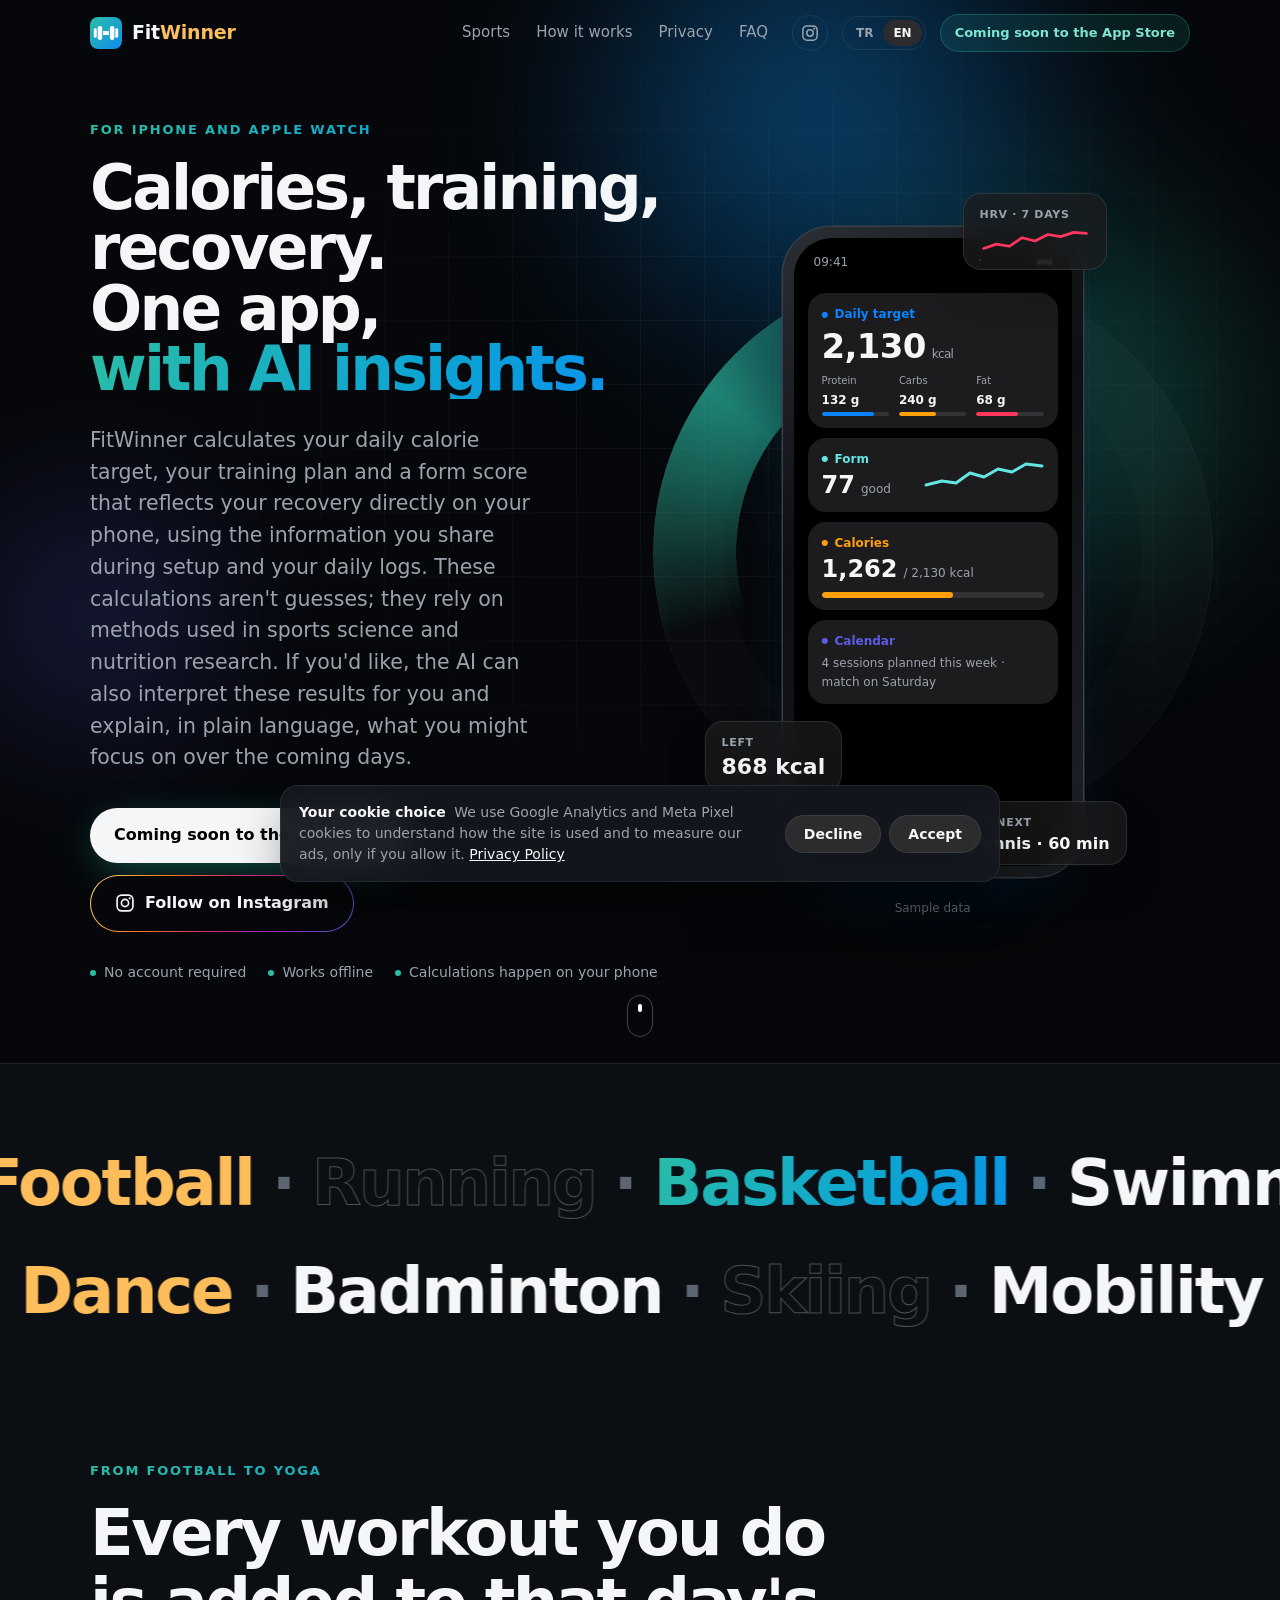
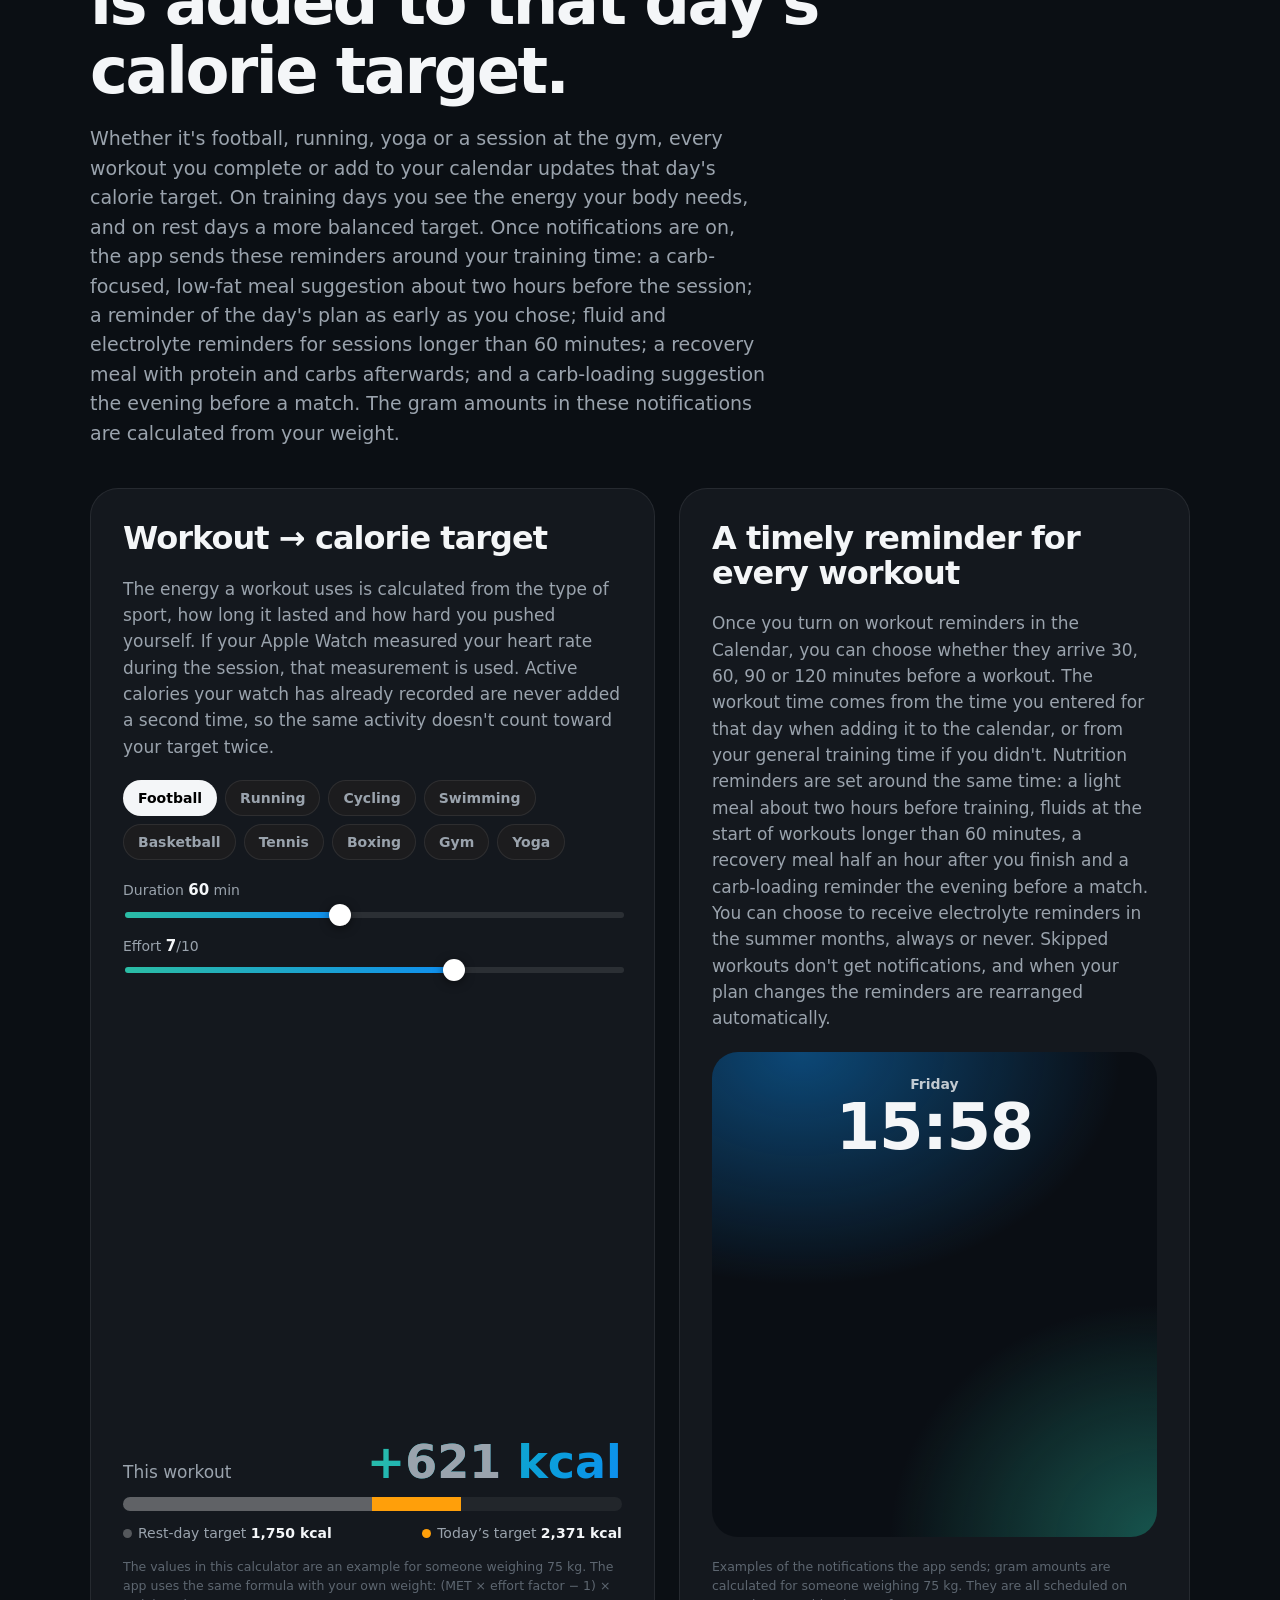
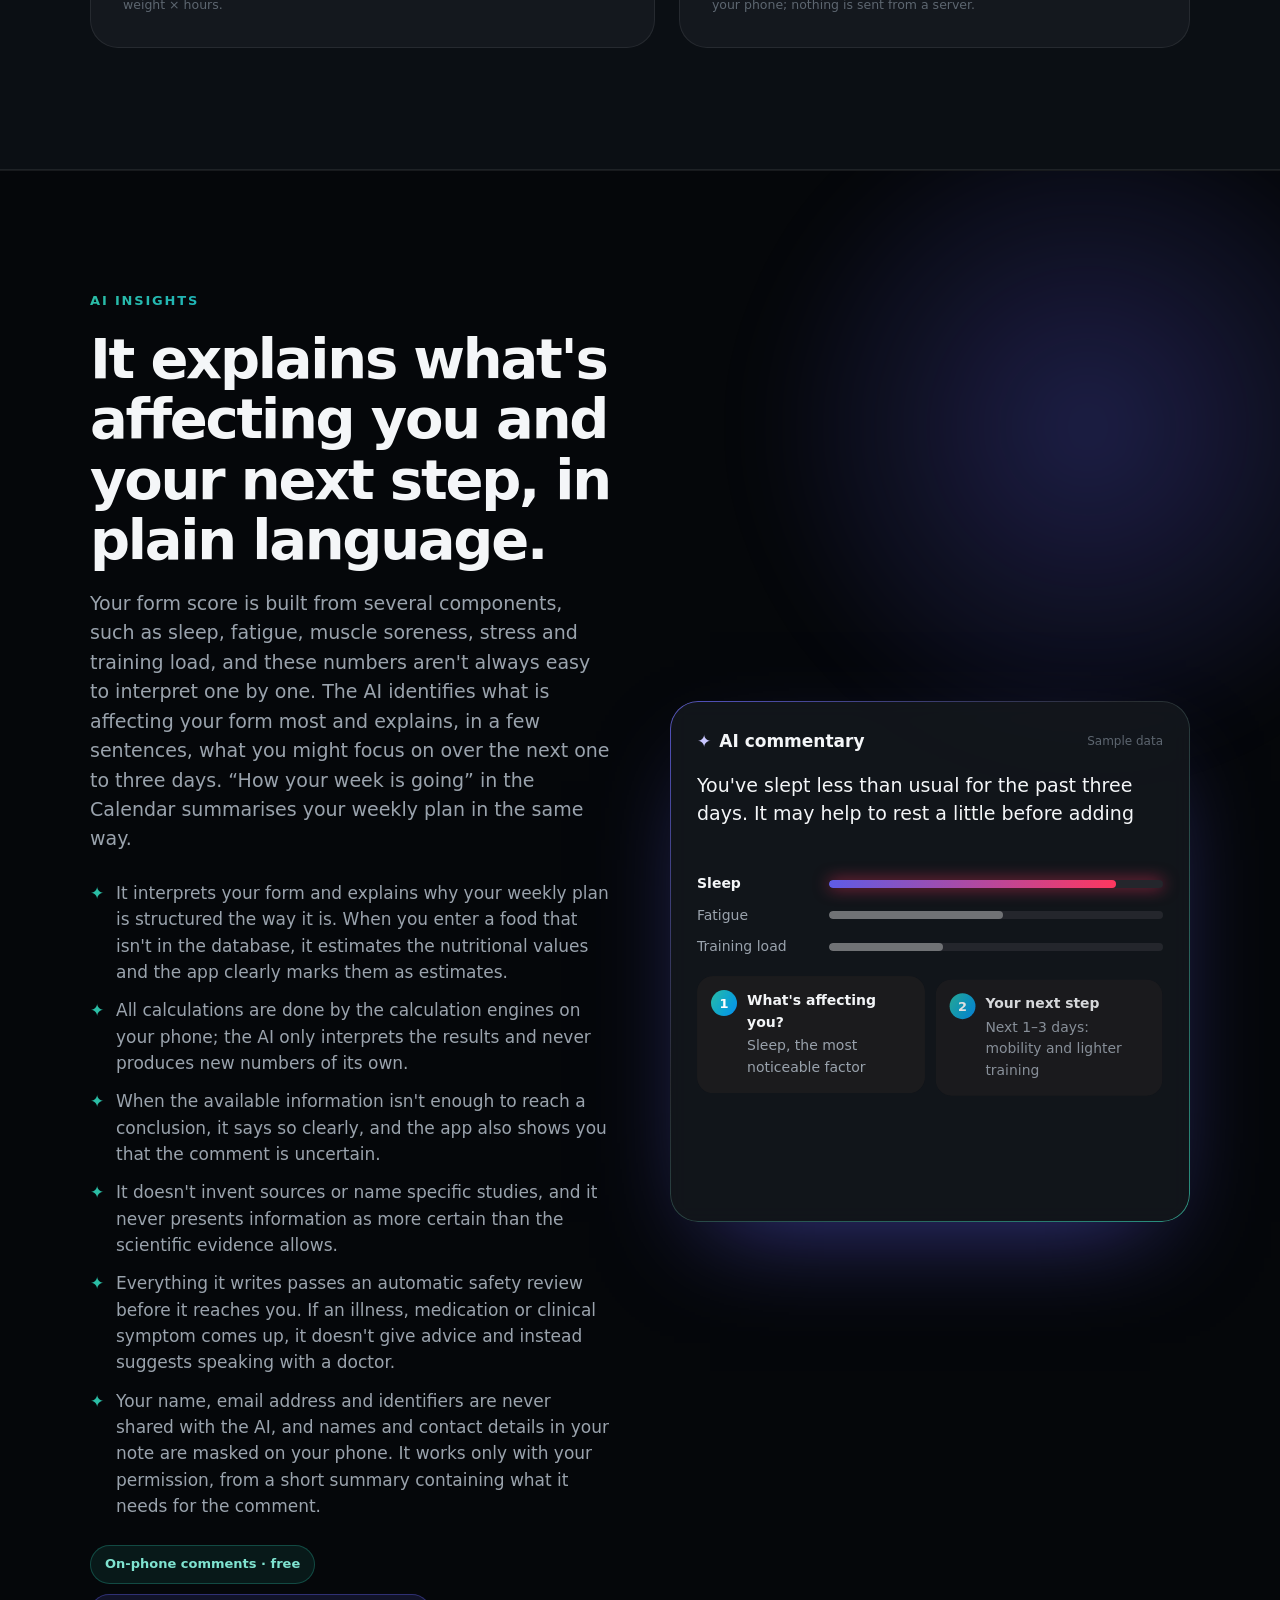
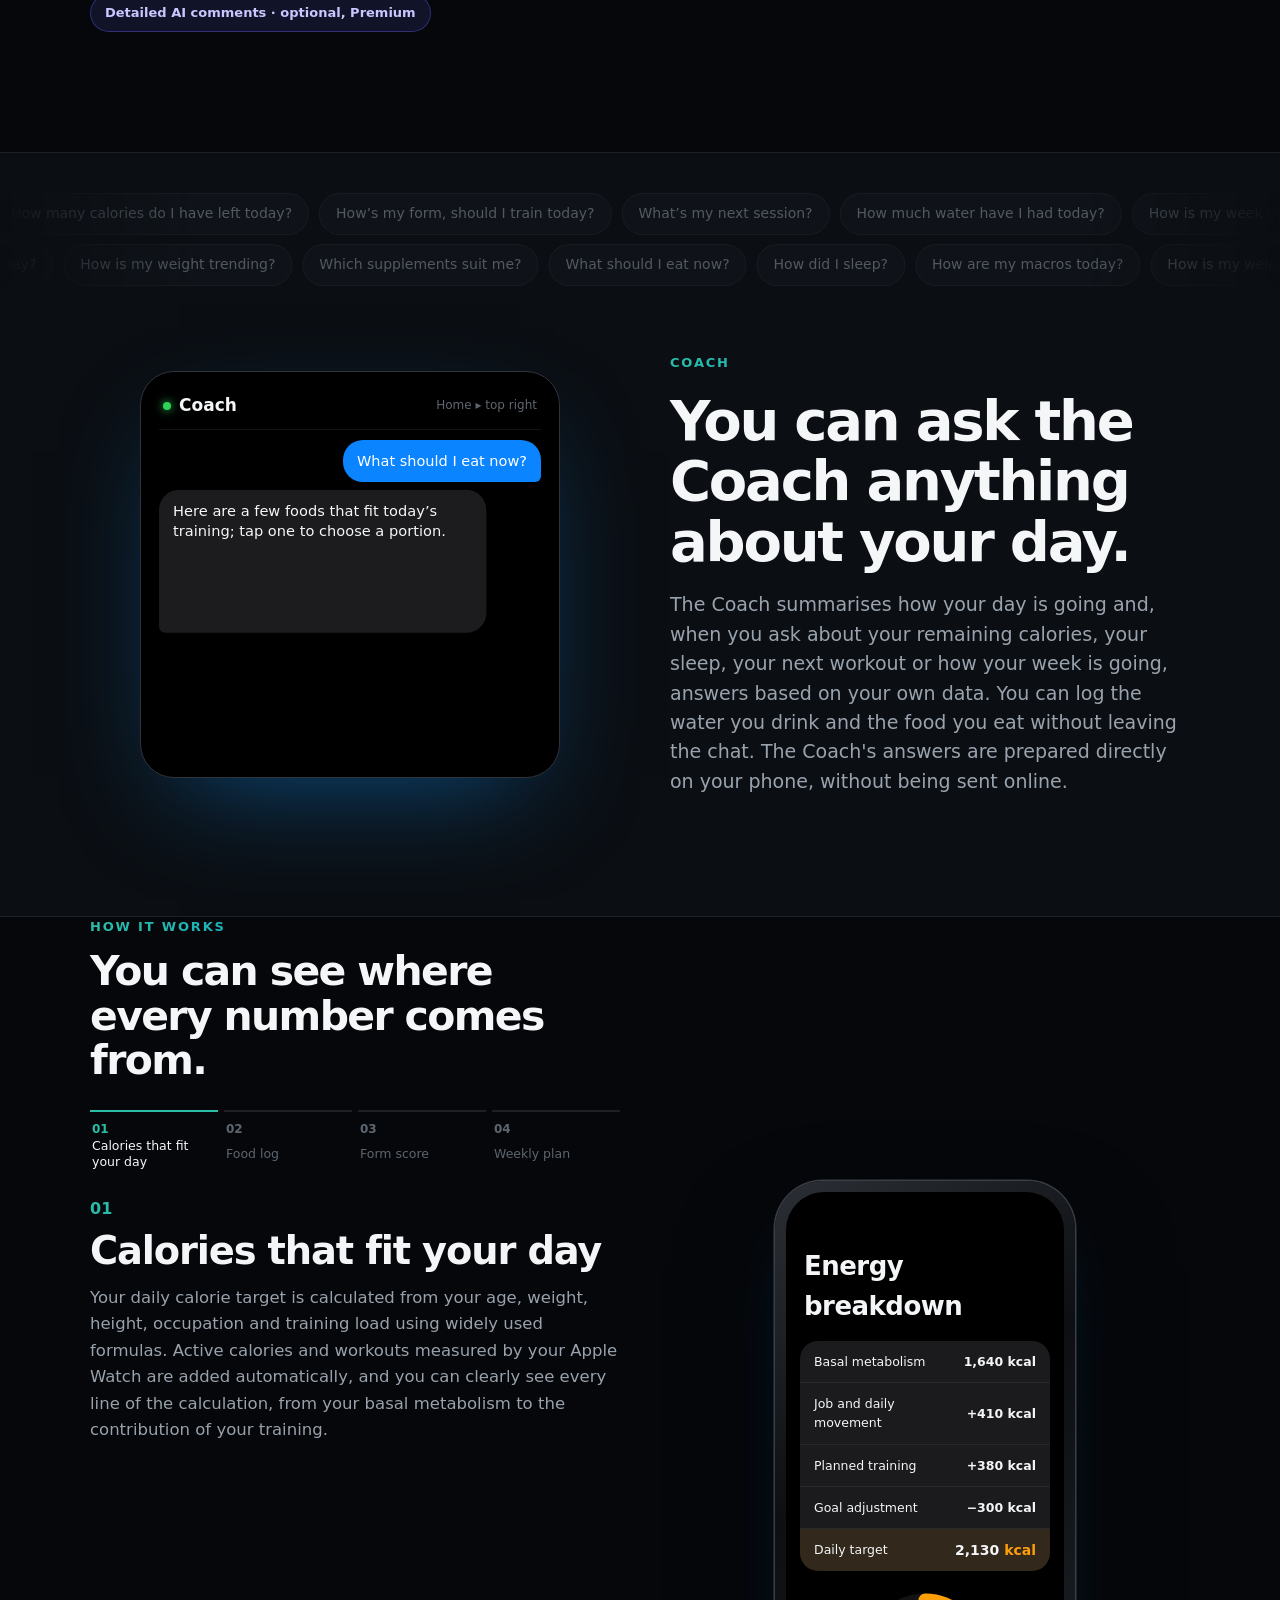
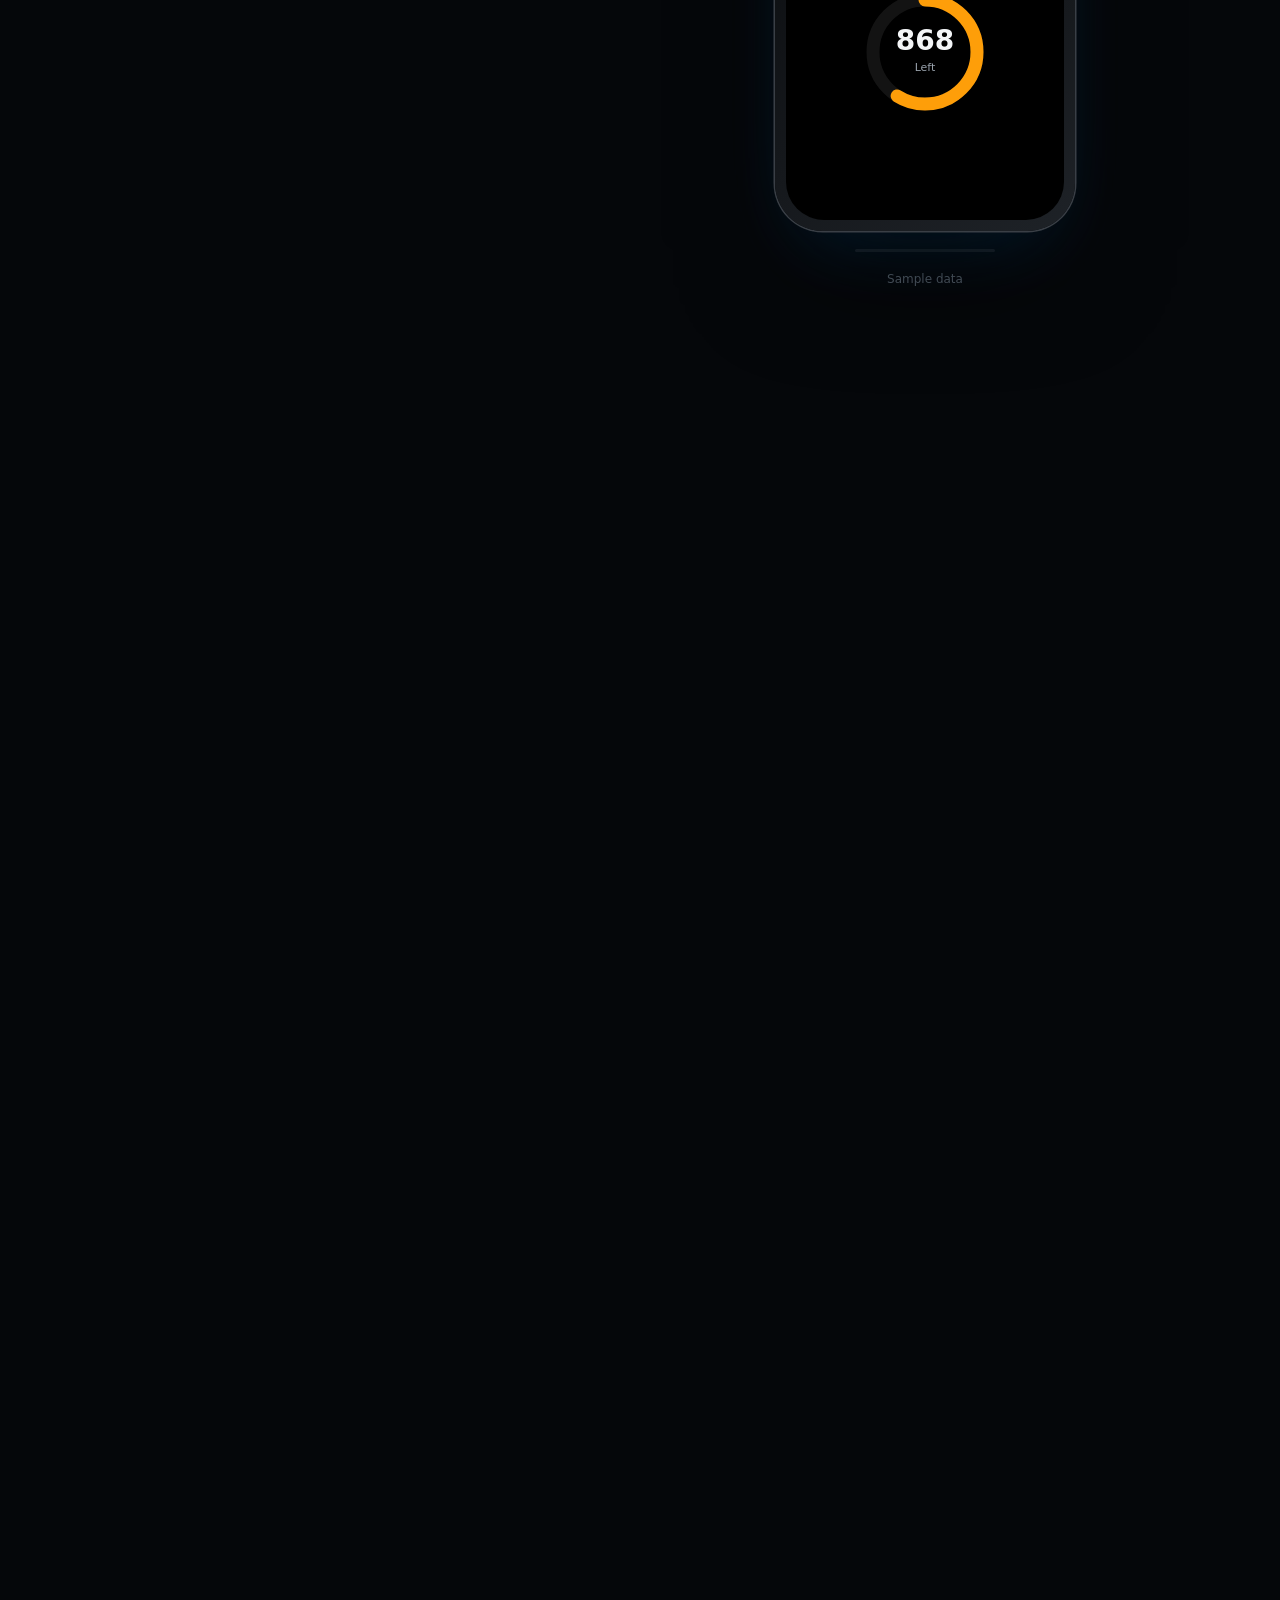
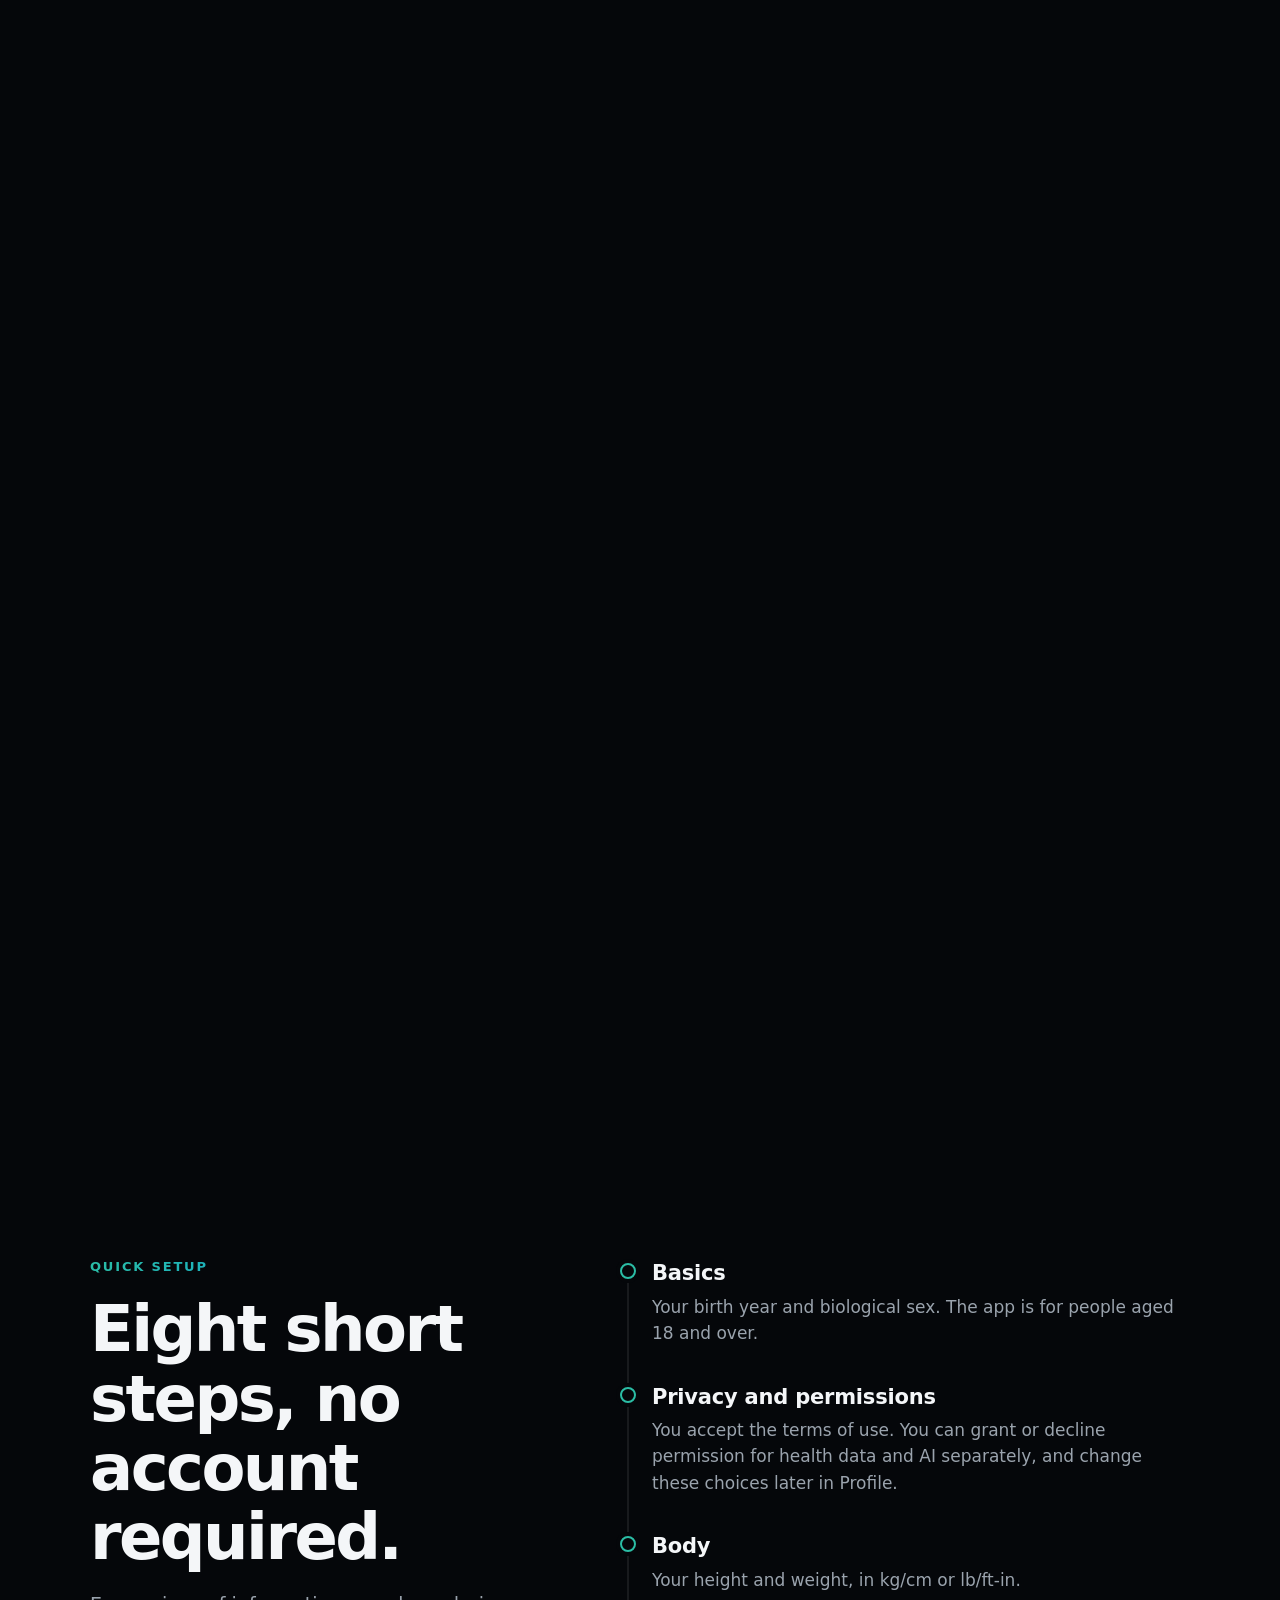
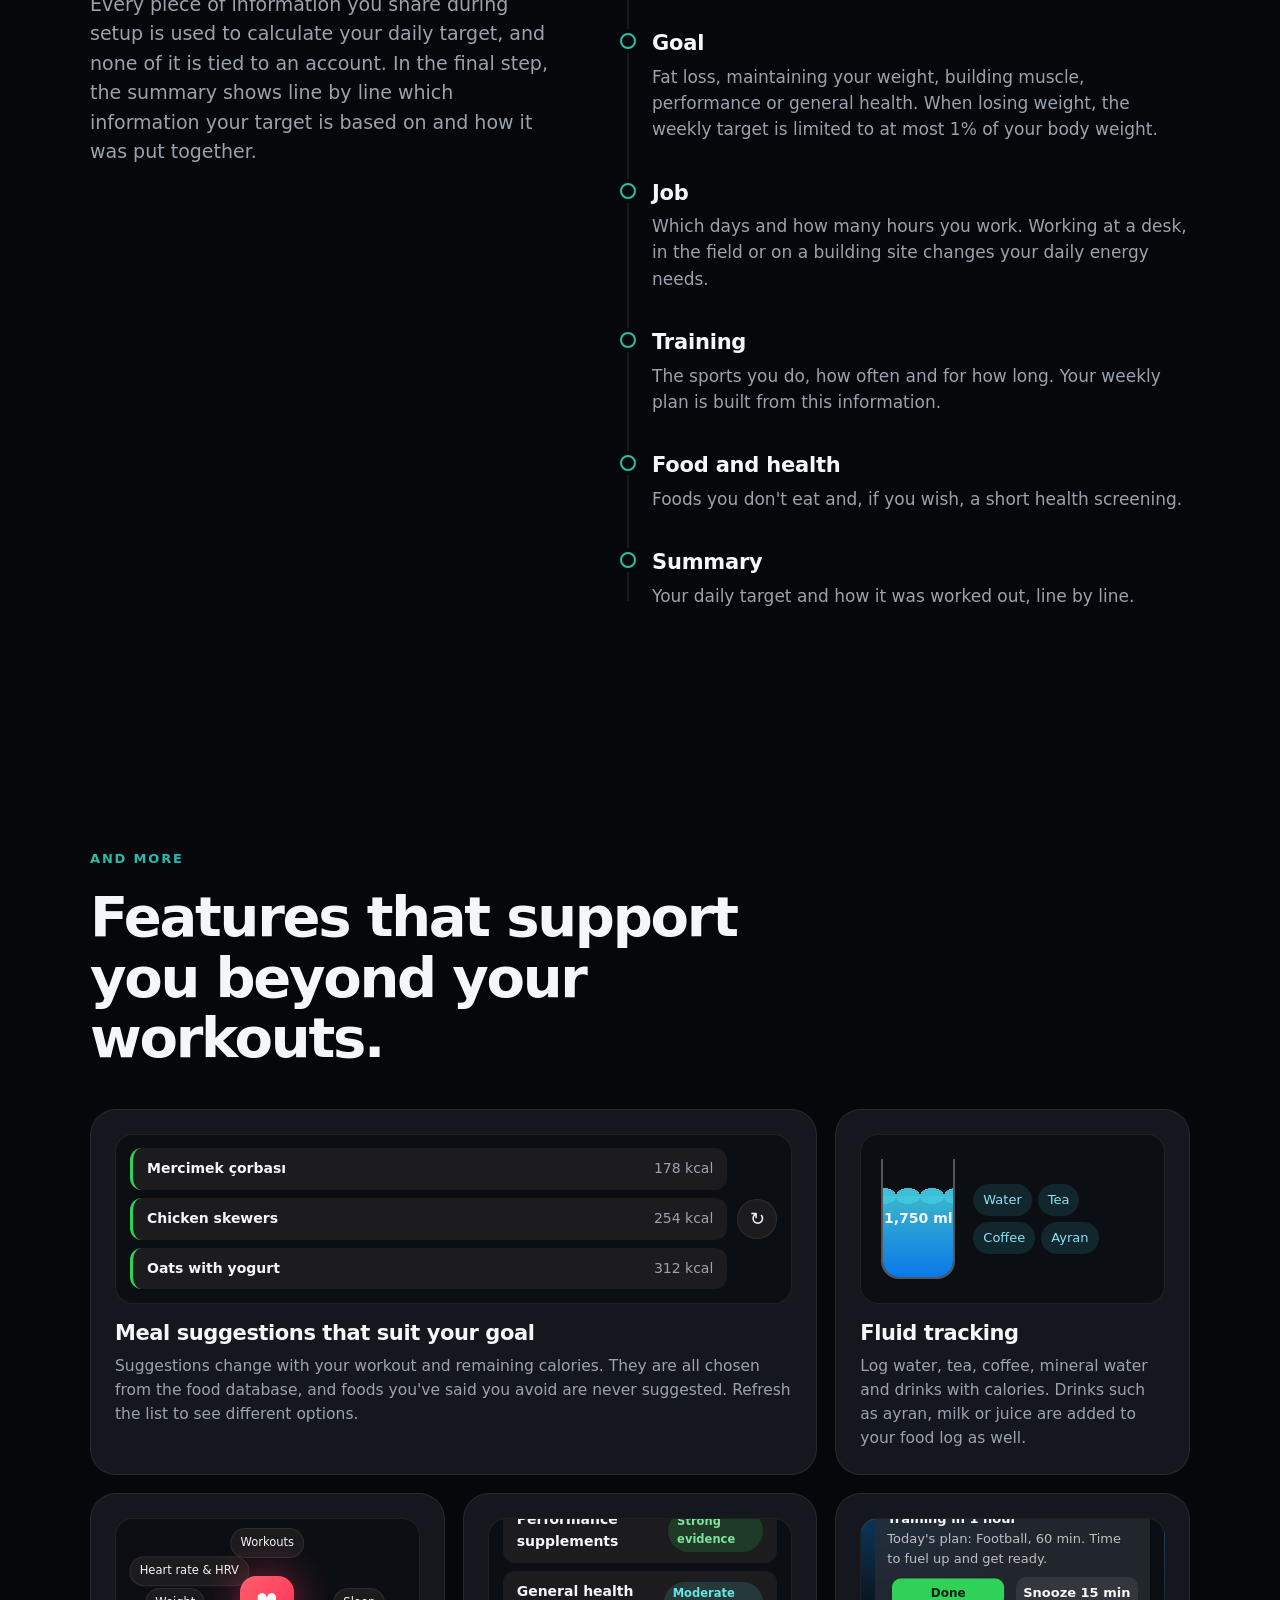
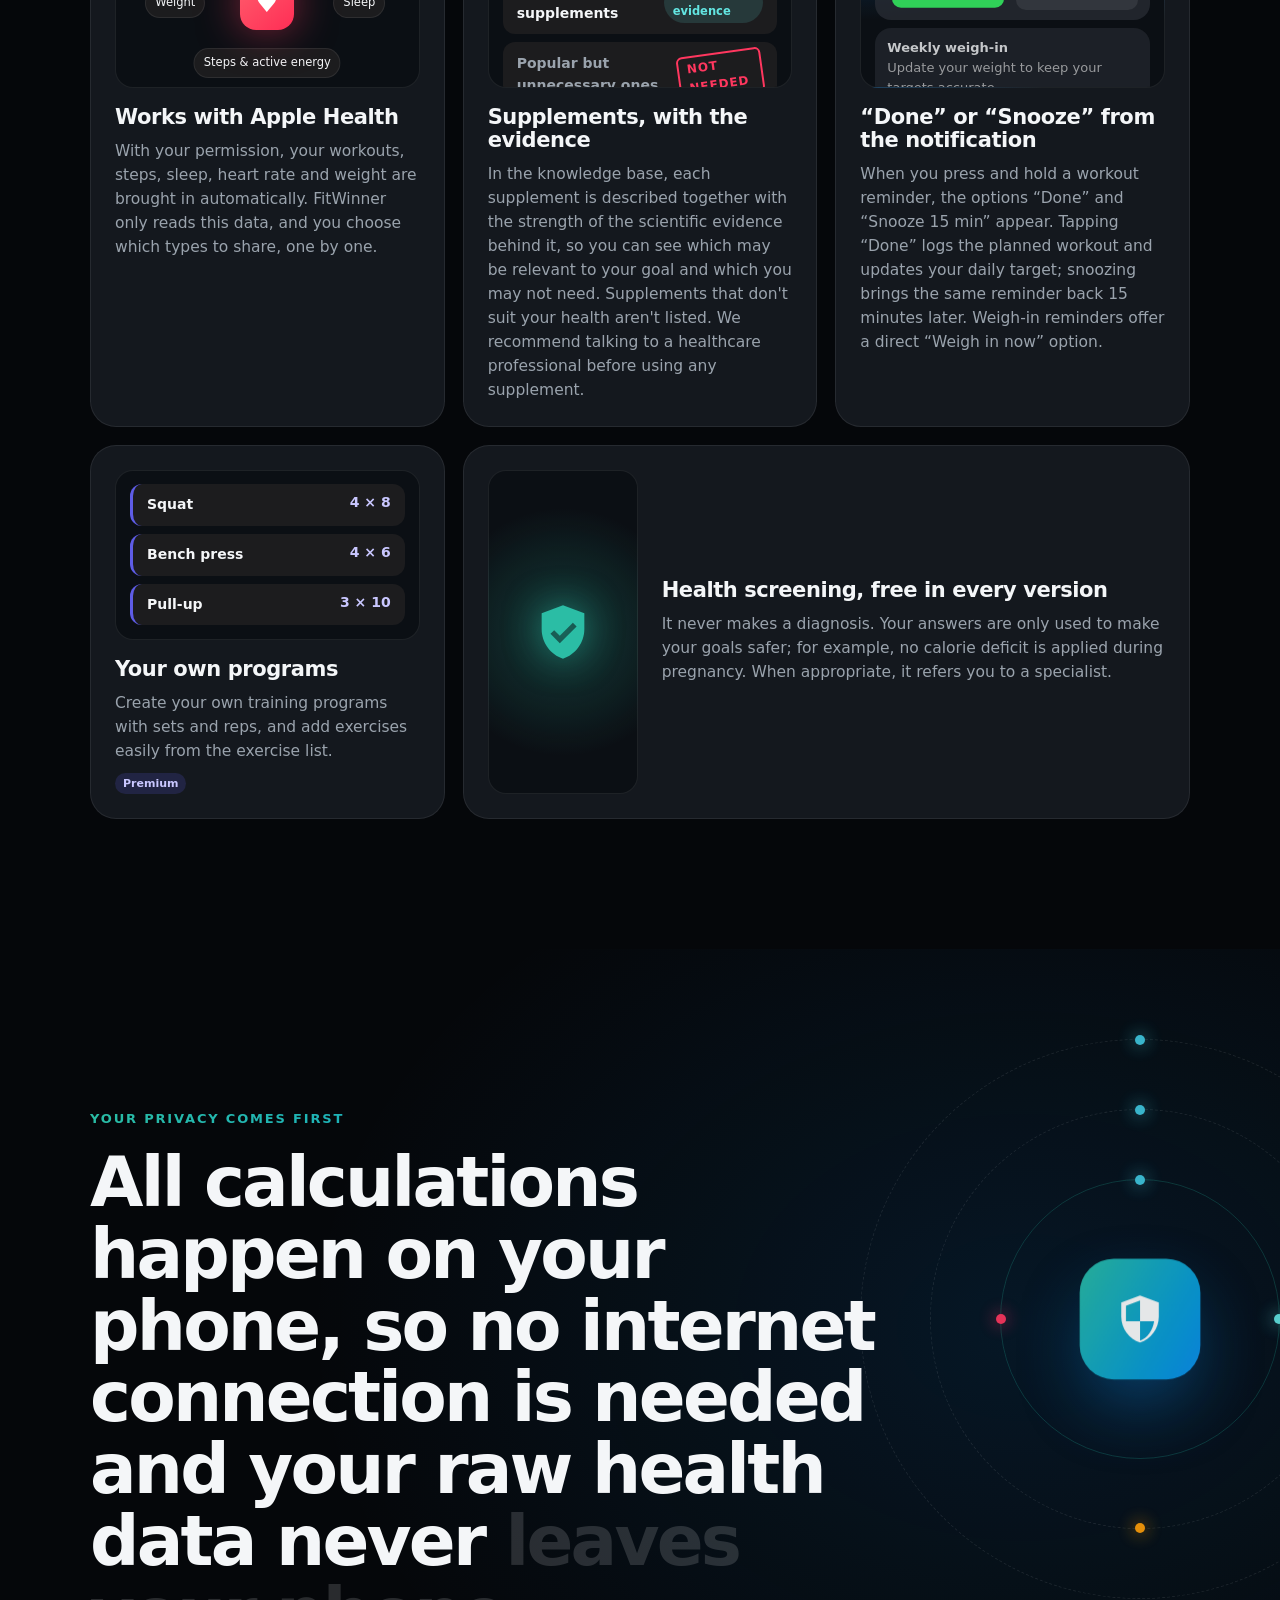
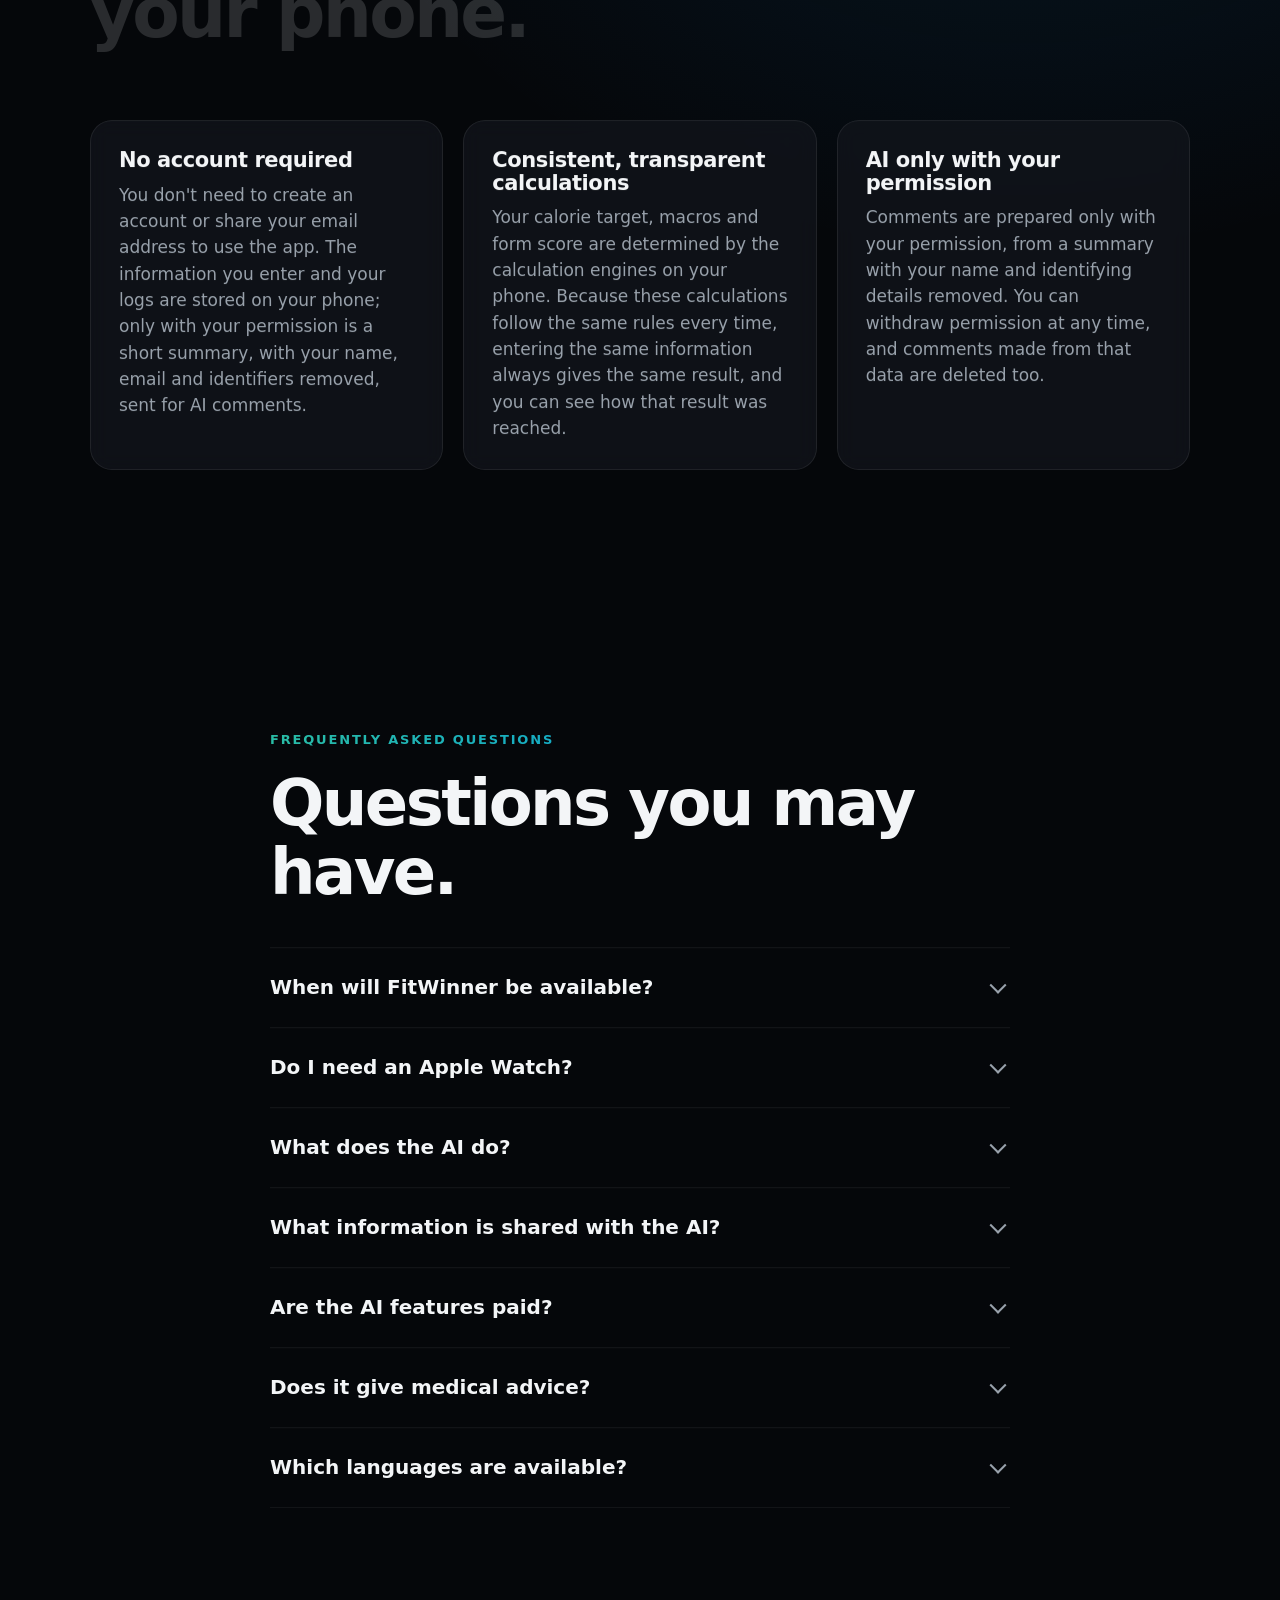
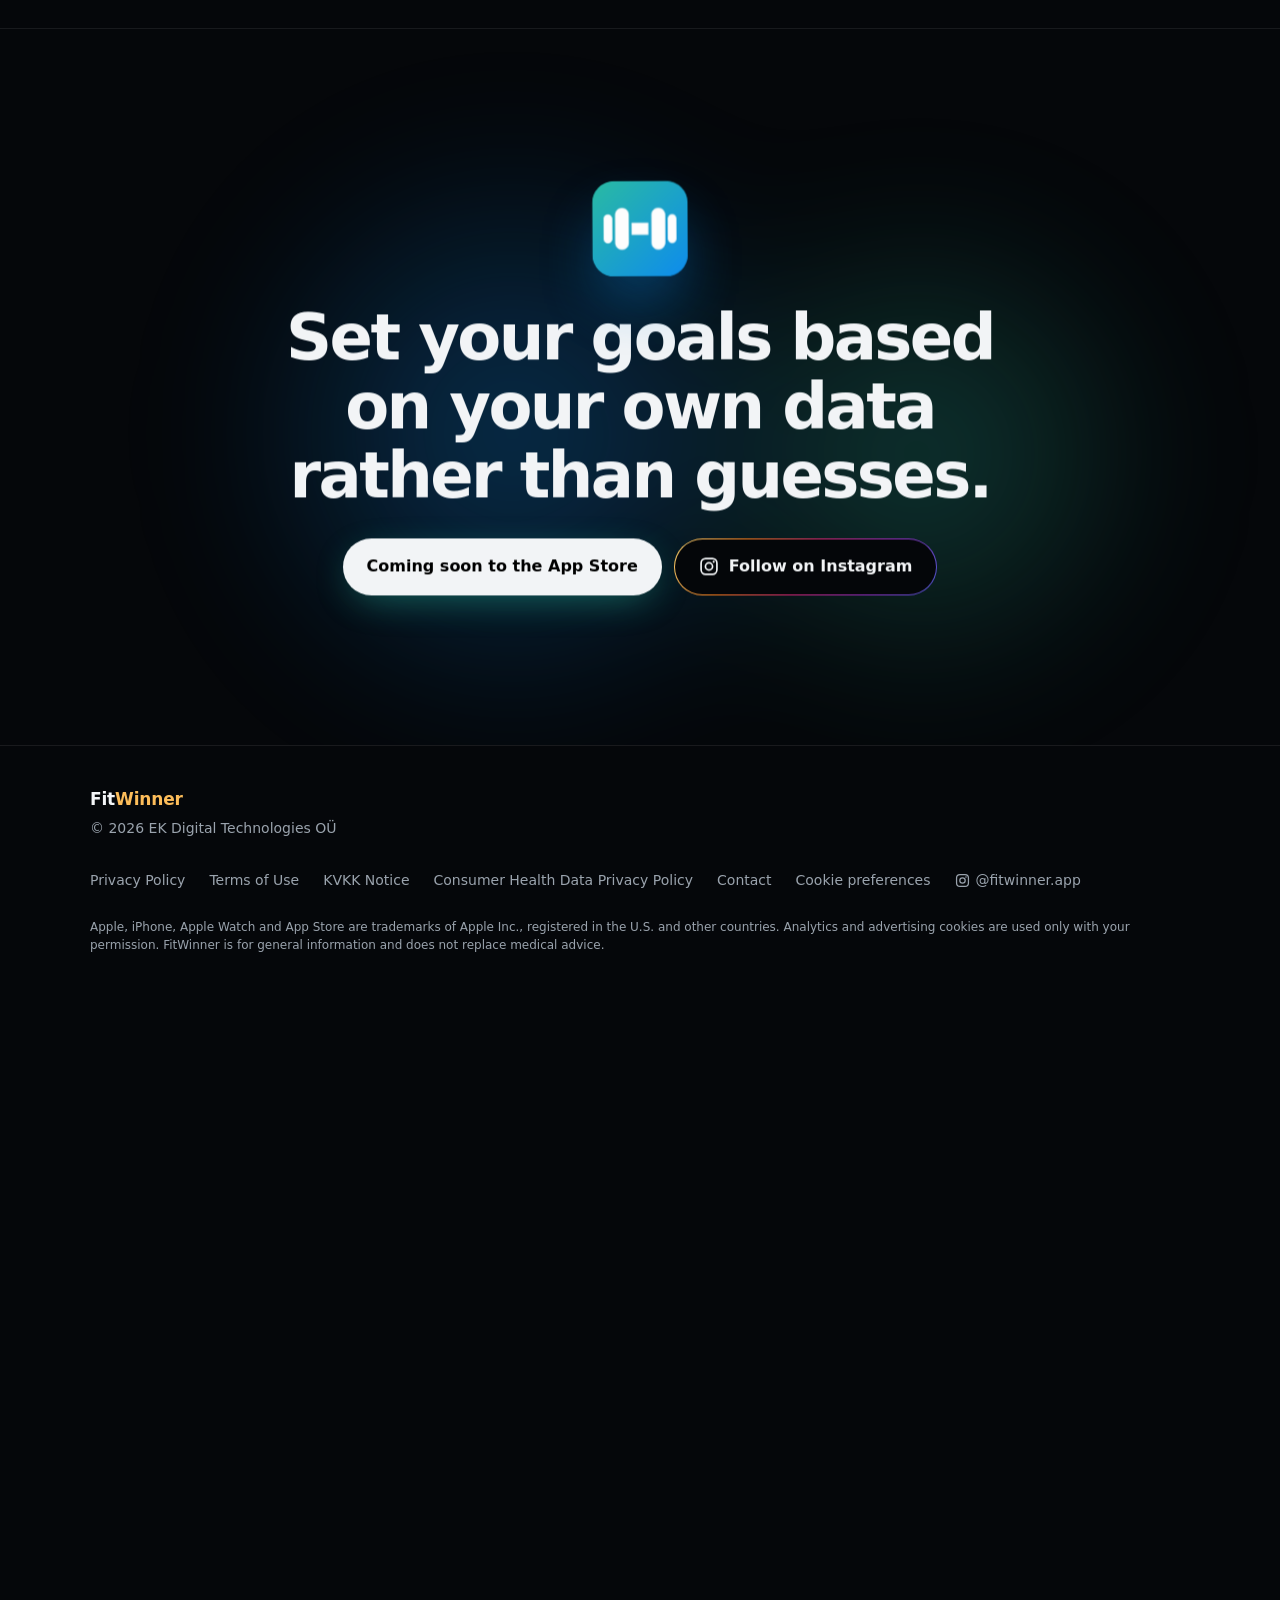
==== commit f457a1b6: "fix(legal): alt bilgiye ABD tüketici sağlık verisi politikası bağlantısı (WA MHMDA); iletişim info@;" ====
--- a/en/index.html
+++ b/en/index.html
@@ -35,10 +35,10 @@
 <script>if(!document.documentElement.dataset.lang&&/[?&]lang=en(&|$)/.test(location.search))location.replace('/en/'+location.hash);document.documentElement.classList.add('js')</script>
 <script src="../assets/vendor/gsap.min.js" defer></script>
 <script src="../assets/vendor/ScrollTrigger.min.js" defer></script>
-<script src="../assets/js/i18n.js?v=20261012b" defer></script>
+<script src="../assets/js/i18n.js?v=20261113a" defer></script>
 <script src="../assets/js/site.js?v=20261012b" defer></script>
 <script src="../assets/js/consent.js?v=20261012b" defer></script>
-<script type="application/ld+json" id="ld">{"@context":"https://schema.org","@graph":[{"@type":"Organization","@id":"https://fitwinner.app/#org","name":"EK Digital Technologies OÜ","email":"enis@ekdigital.tech"},{"@type":"WebSite","@id":"https://fitwinner.app/#website","url":"https://fitwinner.app/","name":"FitWinner","inLanguage":["tr","en"],"publisher":{"@id":"https://fitwinner.app/#org"}},{"@type":"MobileApplication","@id":"https://fitwinner.app/#app","name":"FitWinner","url":"https://fitwinner.app/en/","description":"FitWinner works out your daily calorie target, training plan and form score on your phone, from your own data. For iPhone and Apple Watch. Coming soon.","operatingSystem":"iOS","applicationCategory":"HealthApplication","availableOnDevice":["iPhone","Apple Watch"],"image":"https://fitwinner.app/assets/img/icon-512.png","sameAs":["https://www.instagram.com/fitwinner.app/"],"offers":{"@type":"Offer","price":"0","priceCurrency":"USD"},"publisher":{"@id":"https://fitwinner.app/#org"}},{"@type":"WebPage","@id":"https://fitwinner.app/en/#page","url":"https://fitwinner.app/en/","name":"FitWinner: Calorie tracking, training and recovery","inLanguage":"en","isPartOf":{"@id":"https://fitwinner.app/#website"},"about":{"@id":"https://fitwinner.app/#app"}},{"@type":"FAQPage","@id":"https://fitwinner.app/en/#faq","inLanguage":"en","isPartOf":{"@id":"https://fitwinner.app/en/#page"},"mainEntity":[{"@type":"Question","name":"When will FitWinner be available?","acceptedAnswer":{"@type":"Answer","text":"FitWinner is currently in closed beta. We'll announce it on this page when it becomes available on the App Store."}},{"@type":"Question","name":"Do I need an Apple Watch?","acceptedAnswer":{"@type":"Answer","text":"No, it isn't required. Calorie tracking, food logging and your training plan all work without one. If you connect Apple Watch or Apple Health, your resting heart rate, HRV and sleep are included in your form score."}},{"@type":"Question","name":"What does the AI do?","acceptedAnswer":{"@type":"Answer","text":"Only with your permission, it interprets your form score and plan in short notes and estimates foods that aren't in the database. The AI doesn't perform the calculations; your calorie target, macros and form score come from calculations on your phone."}},{"@type":"Question","name":"What information is shared with the AI?","acceptedAnswer":{"@type":"Answer","text":"Your name, email address and account details are never shared, and the app doesn't use accounts at all. With your permission, a short, anonymous summary is sent, such as workout type and duration and your recent form scores. If you withdraw permission, comments made from that data are deleted too."}},{"@type":"Question","name":"Are the AI features paid?","acceptedAnswer":{"@type":"Answer","text":"Comments prepared on your phone are free. Detailed AI comments, plan explanations and food estimates are part of Premium, and all of them are optional."}},{"@type":"Question","name":"Does it give medical advice?","acceptedAnswer":{"@type":"Answer","text":"No. FitWinner is for people aged 18 and over. It isn't a medical device; it doesn't diagnose or recommend treatment. If you have a health condition, we recommend discussing your goals with your doctor."}},{"@type":"Question","name":"Which languages are available?","acceptedAnswer":{"@type":"Answer","text":"The app is available in 11 languages: Turkish, English, French, Dutch, Spanish, Italian, Portuguese, Polish, Greek, Czech and Estonian. This site is currently available in Turkish and English."}}]}]}</script>
+<script type="application/ld+json" id="ld">{"@context":"https://schema.org","@graph":[{"@type":"Organization","@id":"https://fitwinner.app/#org","name":"EK Digital Technologies OÜ","email":"info@ekdigital.tech"},{"@type":"WebSite","@id":"https://fitwinner.app/#website","url":"https://fitwinner.app/","name":"FitWinner","inLanguage":["tr","en"],"publisher":{"@id":"https://fitwinner.app/#org"}},{"@type":"MobileApplication","@id":"https://fitwinner.app/#app","name":"FitWinner","url":"https://fitwinner.app/en/","description":"FitWinner works out your daily calorie target, training plan and form score on your phone, from your own data. For iPhone and Apple Watch. Coming soon.","operatingSystem":"iOS","applicationCategory":"HealthApplication","availableOnDevice":["iPhone","Apple Watch"],"image":"https://fitwinner.app/assets/img/icon-512.png","sameAs":["https://www.instagram.com/fitwinner.app/"],"offers":{"@type":"Offer","price":"0","priceCurrency":"USD"},"publisher":{"@id":"https://fitwinner.app/#org"}},{"@type":"WebPage","@id":"https://fitwinner.app/en/#page","url":"https://fitwinner.app/en/","name":"FitWinner: Calorie tracking, training and recovery","inLanguage":"en","isPartOf":{"@id":"https://fitwinner.app/#website"},"about":{"@id":"https://fitwinner.app/#app"}},{"@type":"FAQPage","@id":"https://fitwinner.app/en/#faq","inLanguage":"en","isPartOf":{"@id":"https://fitwinner.app/en/#page"},"mainEntity":[{"@type":"Question","name":"When will FitWinner be available?","acceptedAnswer":{"@type":"Answer","text":"FitWinner is currently in closed beta. We'll announce it on this page when it becomes available on the App Store."}},{"@type":"Question","name":"Do I need an Apple Watch?","acceptedAnswer":{"@type":"Answer","text":"No, it isn't required. Calorie tracking, food logging and your training plan all work without one. If you connect Apple Watch or Apple Health, your resting heart rate, HRV and sleep are included in your form score."}},{"@type":"Question","name":"What does the AI do?","acceptedAnswer":{"@type":"Answer","text":"Only with your permission, it interprets your form score and plan in short notes and estimates foods that aren't in the database. The AI doesn't perform the calculations; your calorie target, macros and form score come from calculations on your phone."}},{"@type":"Question","name":"What information is shared with the AI?","acceptedAnswer":{"@type":"Answer","text":"Your name, email address and account details are never shared, and the app doesn't use accounts at all. With your permission, a short summary is sent, such as workout type and duration and your recent form scores. If you withdraw permission, comments made from that data are deleted too."}},{"@type":"Question","name":"Are the AI features paid?","acceptedAnswer":{"@type":"Answer","text":"Comments prepared on your phone are free. Detailed AI comments, plan explanations and food estimates are part of Premium, and all of them are optional."}},{"@type":"Question","name":"Does it give medical advice?","acceptedAnswer":{"@type":"Answer","text":"No. FitWinner is for people aged 18 and over. It isn't a medical device; it doesn't diagnose or recommend treatment. If you have a health condition, we recommend discussing your goals with your doctor."}},{"@type":"Question","name":"Which languages are available?","acceptedAnswer":{"@type":"Answer","text":"The app is available in 11 languages: Turkish, English, French, Dutch, Spanish, Italian, Portuguese, Polish, Greek, Czech and Estonian. This site is currently available in Turkish and English."}}]}]}</script>
 </head>
 <body>
 <a class="skip" href="#main" data-i18n="skip">Skip to content</a>
@@ -242,7 +242,7 @@
         <li data-i18n="ai.l4">When the available information isn't enough to reach a conclusion, it says so clearly, and the app also shows you that the comment is uncertain.</li>
         <li data-i18n="ai.l5">It doesn't invent sources or name specific studies, and it never presents information as more certain than the scientific evidence allows.</li>
         <li data-i18n="ai.l3">Everything it writes passes an automatic safety review before it reaches you. If an illness, medication or clinical symptom comes up, it doesn't give advice and instead suggests speaking with a doctor.</li>
-        <li data-i18n="ai.l6">Your name, email address and any other information that could identify you are never shared with the AI. It works only with your permission, from a short, anonymous summary containing what it needs for the comment.</li>
+        <li data-i18n="ai.l6">Your name, email address and identifiers are never shared with the AI, and names and contact details in your note are masked on your phone. It works only with your permission, from a short summary containing what it needs for the comment.</li>
       </ul>
       <div class="ai-tiers">
         <span class="tier free" data-i18n="ai.free">On-phone comments · free</span>
@@ -541,7 +541,7 @@
     <div class="pv-grid">
       <div class="pv" data-reveal>
         <h3 data-i18n="pv.a.t">No account required</h3>
-        <p data-i18n="pv.a.p">You don't need to create an account or share your email address to use the app. The information you enter and your logs are stored on your phone; only with your permission is a short, anonymous summary sent for AI comments.</p>
+        <p data-i18n="pv.a.p">You don't need to create an account or share your email address to use the app. The information you enter and your logs are stored on your phone; only with your permission is a short summary, with your name, email and identifiers removed, sent for AI comments.</p>
       </div>
       <div class="pv" data-reveal>
         <h3 data-i18n="pv.b.t">Consistent, transparent calculations</h3>
@@ -577,7 +577,7 @@
       </details>
       <details>
         <summary data-i18n="q6">What information is shared with the AI?</summary>
-        <p data-i18n="a6">Your name, email address and account details are never shared, and the app doesn't use accounts at all. With your permission, a short, anonymous summary is sent, such as workout type and duration and your recent form scores. If you withdraw permission, comments made from that data are deleted too.</p>
+        <p data-i18n="a6">Your name, email address and account details are never shared, and the app doesn't use accounts at all. With your permission, a short summary is sent, such as workout type and duration and your recent form scores. If you withdraw permission, comments made from that data are deleted too.</p>
       </details>
       <details>
         <summary data-i18n="q7">Are the AI features paid?</summary>
@@ -620,7 +620,8 @@
       <a href="https://ekdigitaltech-ui.github.io/fitwinner-legal/privacy/" data-i18n="ft.privacy">Privacy Policy</a>
       <a href="https://ekdigitaltech-ui.github.io/fitwinner-legal/terms/" data-i18n="ft.terms">Terms of Use</a>
       <a href="https://ekdigitaltech-ui.github.io/fitwinner-legal/kvkk/" data-i18n="ft.kvkk">KVKK Notice</a>
-      <a href="mailto:enis@ekdigital.tech" data-i18n="ft.contact">Contact</a>
+      <a href="https://ekdigitaltech-ui.github.io/fitwinner-legal/health-data/" data-i18n="ft.healthData">Consumer Health Data Privacy Policy</a>
+      <a href="mailto:info@ekdigital.tech" data-i18n="ft.contact">Contact</a>
       <a href="#" data-consent-open data-i18n="ft.cookies">Cookie preferences</a>
       <a class="ig-foot" href="https://www.instagram.com/fitwinner.app/" target="_blank" rel="noopener"><svg viewBox="0 0 24 24" aria-hidden="true"><rect x="2.5" y="2.5" width="19" height="19" rx="5.5" fill="none" stroke="currentColor" stroke-width="2"/><circle cx="12" cy="12" r="4.3" fill="none" stroke="currentColor" stroke-width="2"/><circle cx="17.6" cy="6.4" r="1.3" fill="currentColor"/></svg><span>@fitwinner.app</span></a>
     </nav>
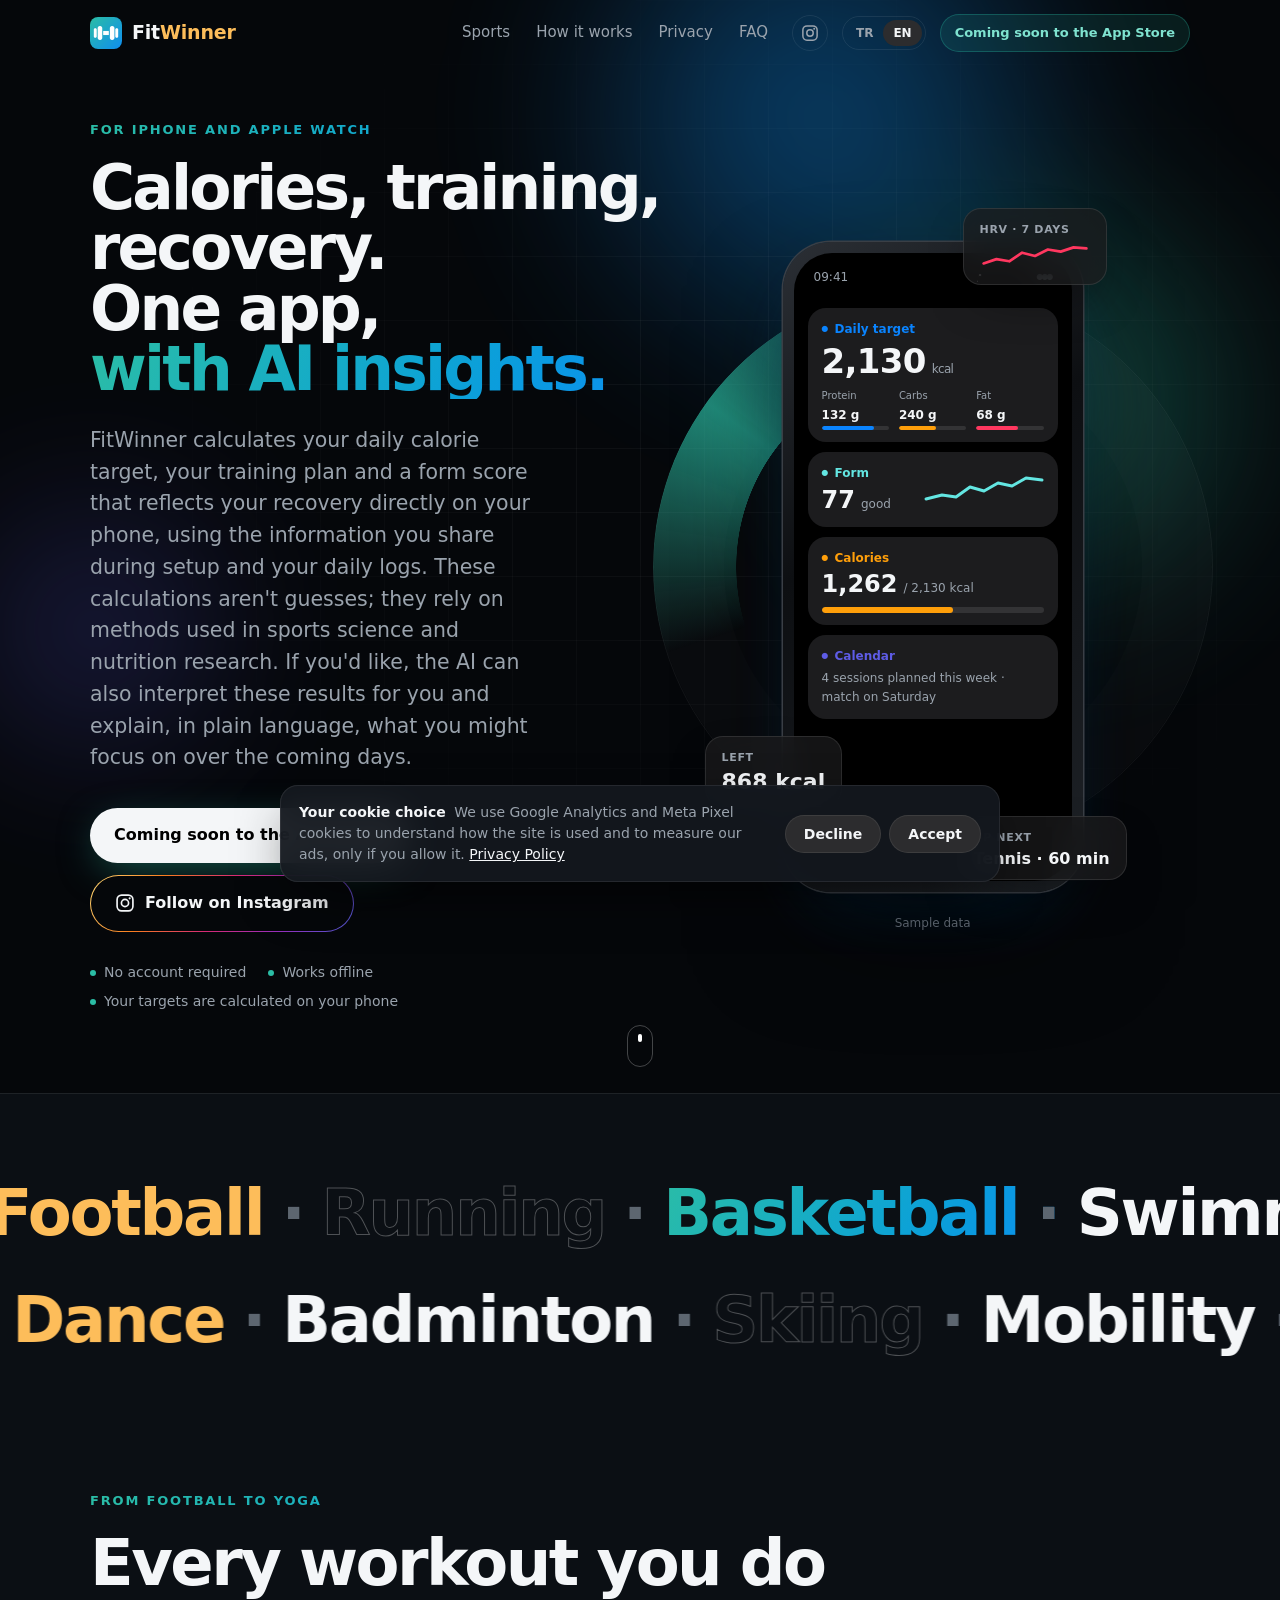
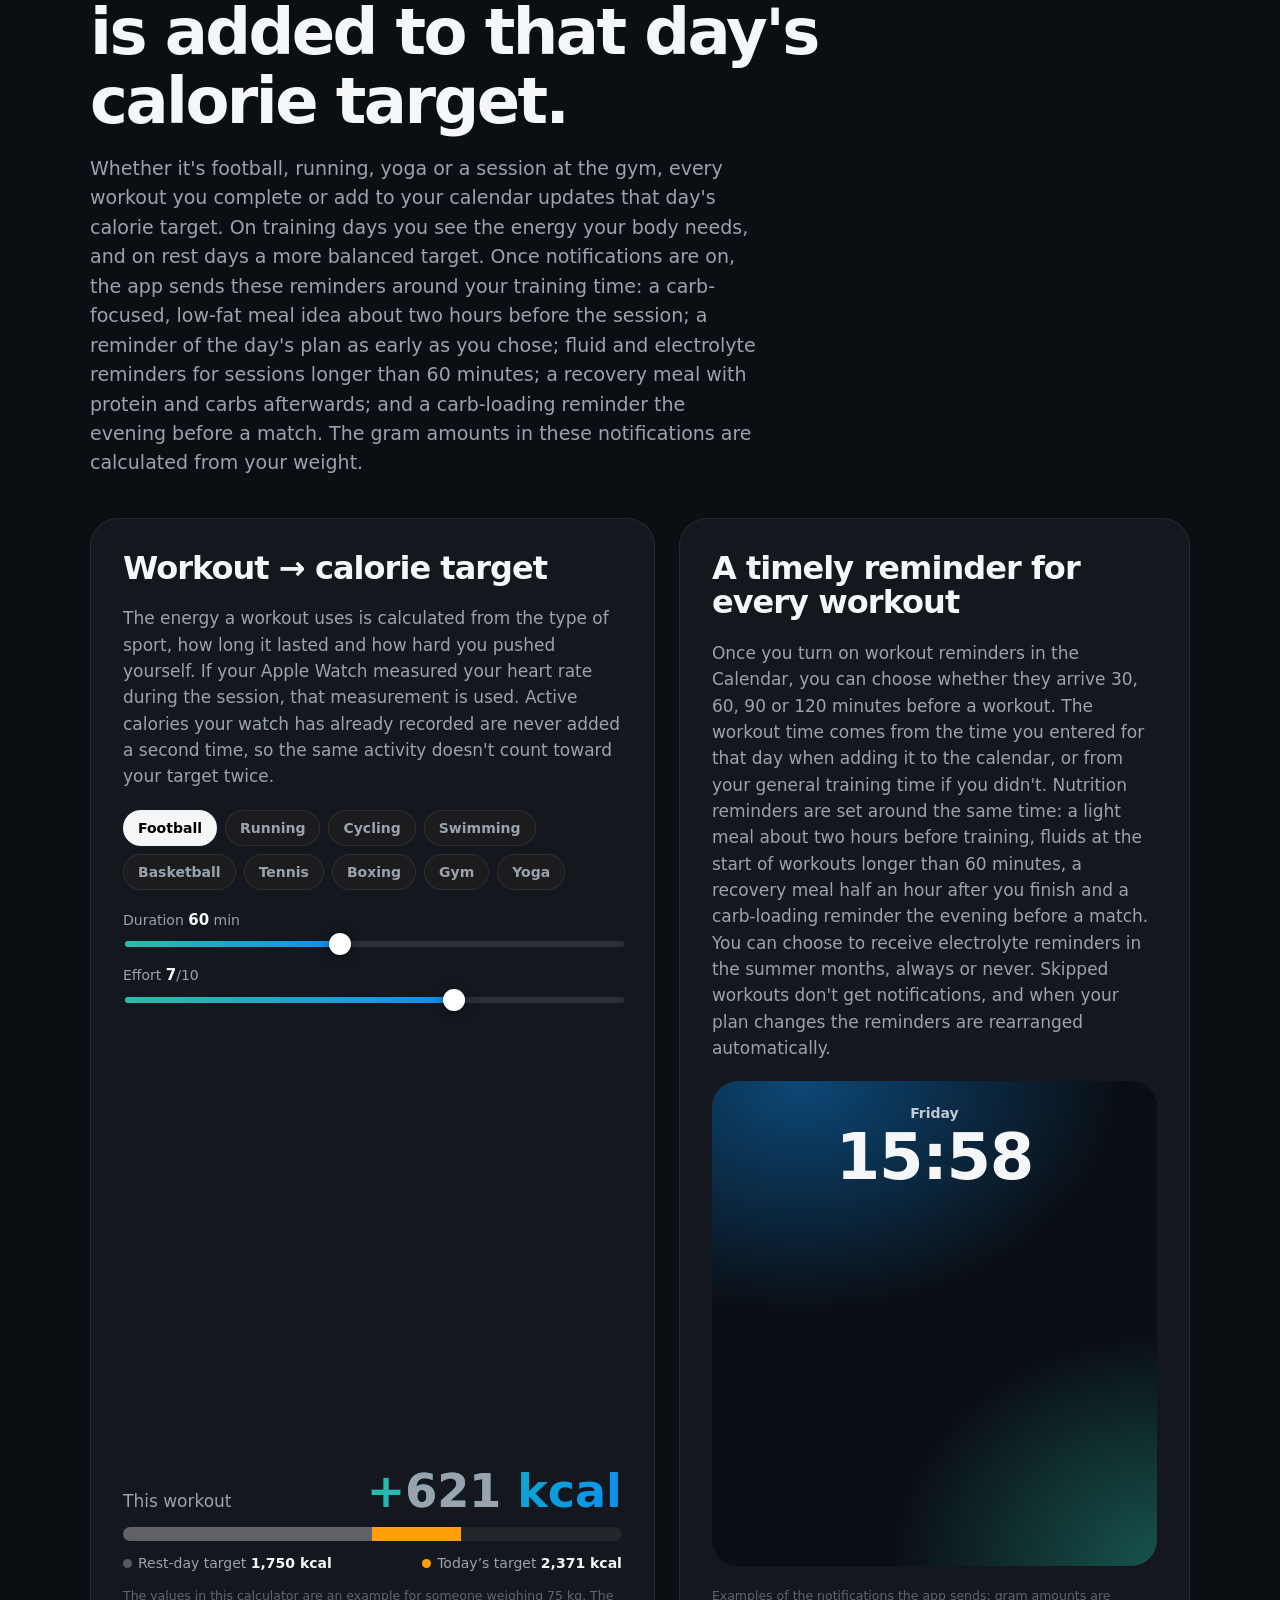
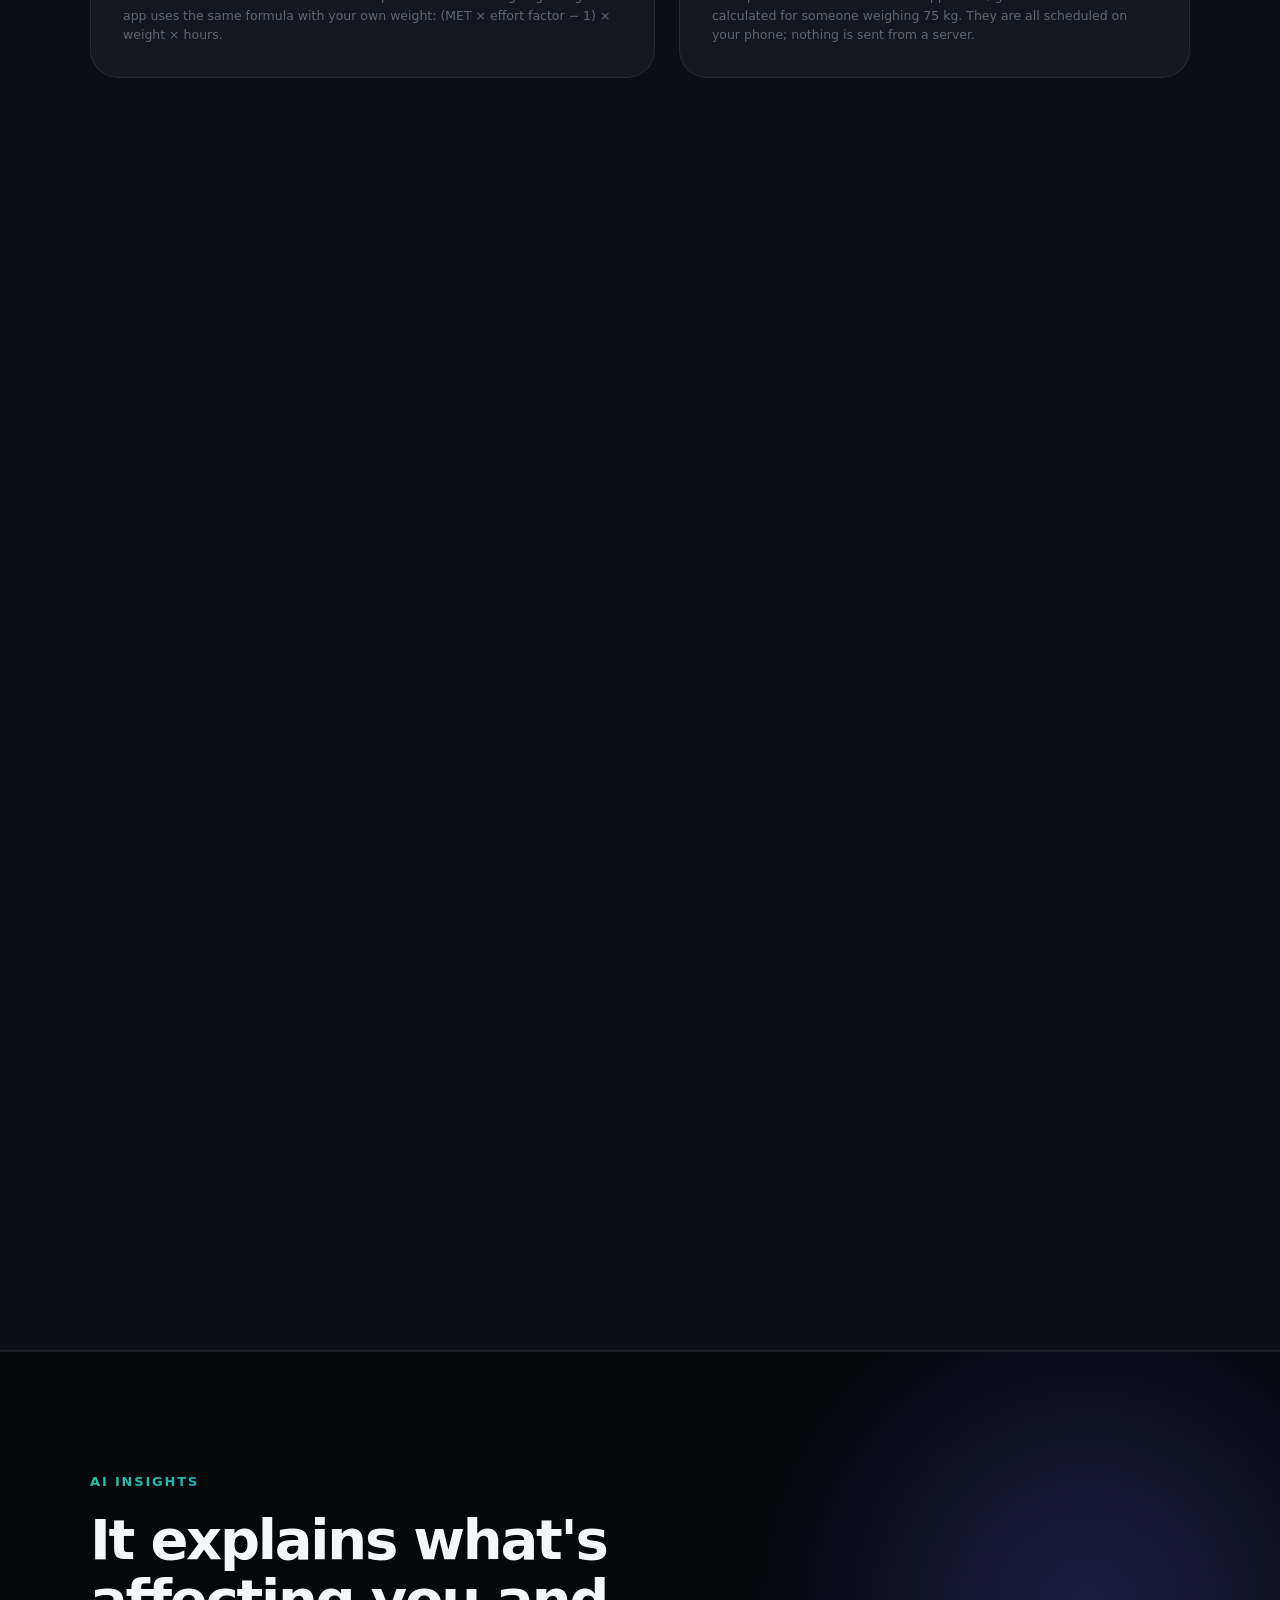
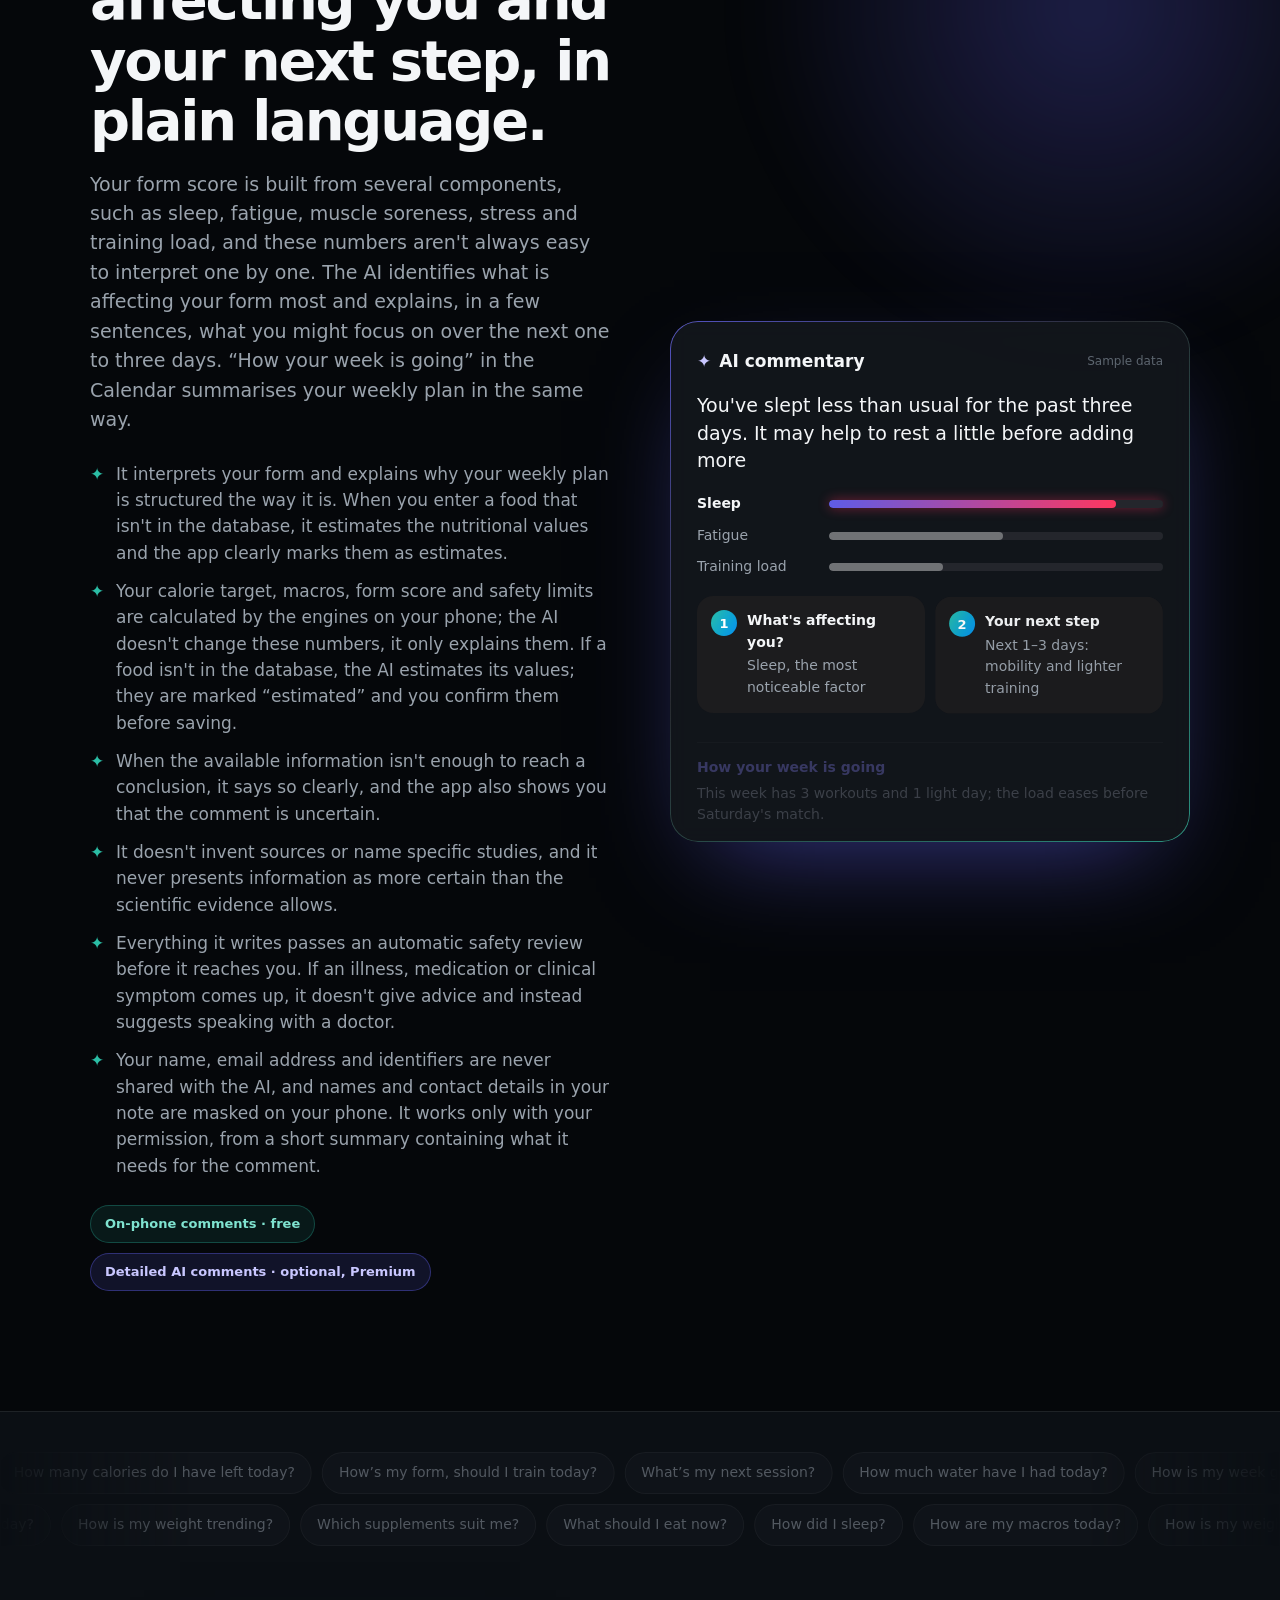
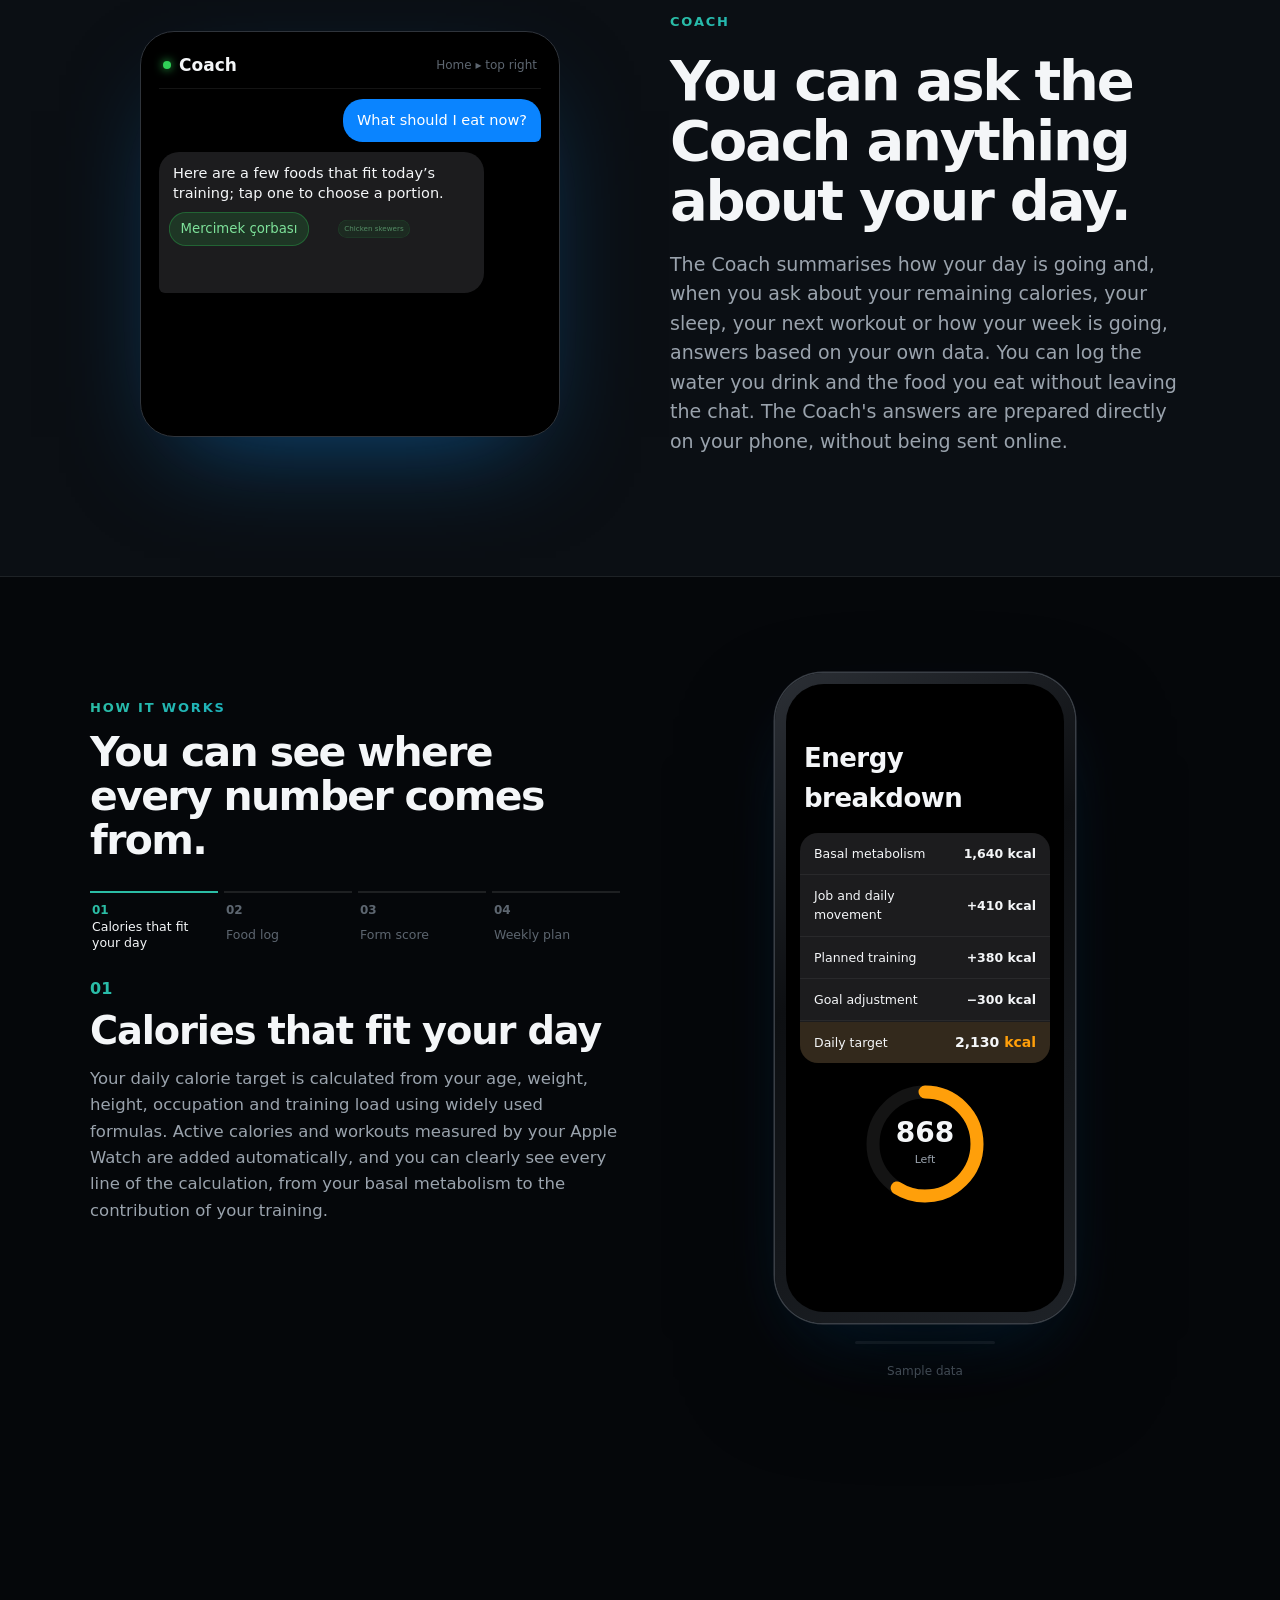
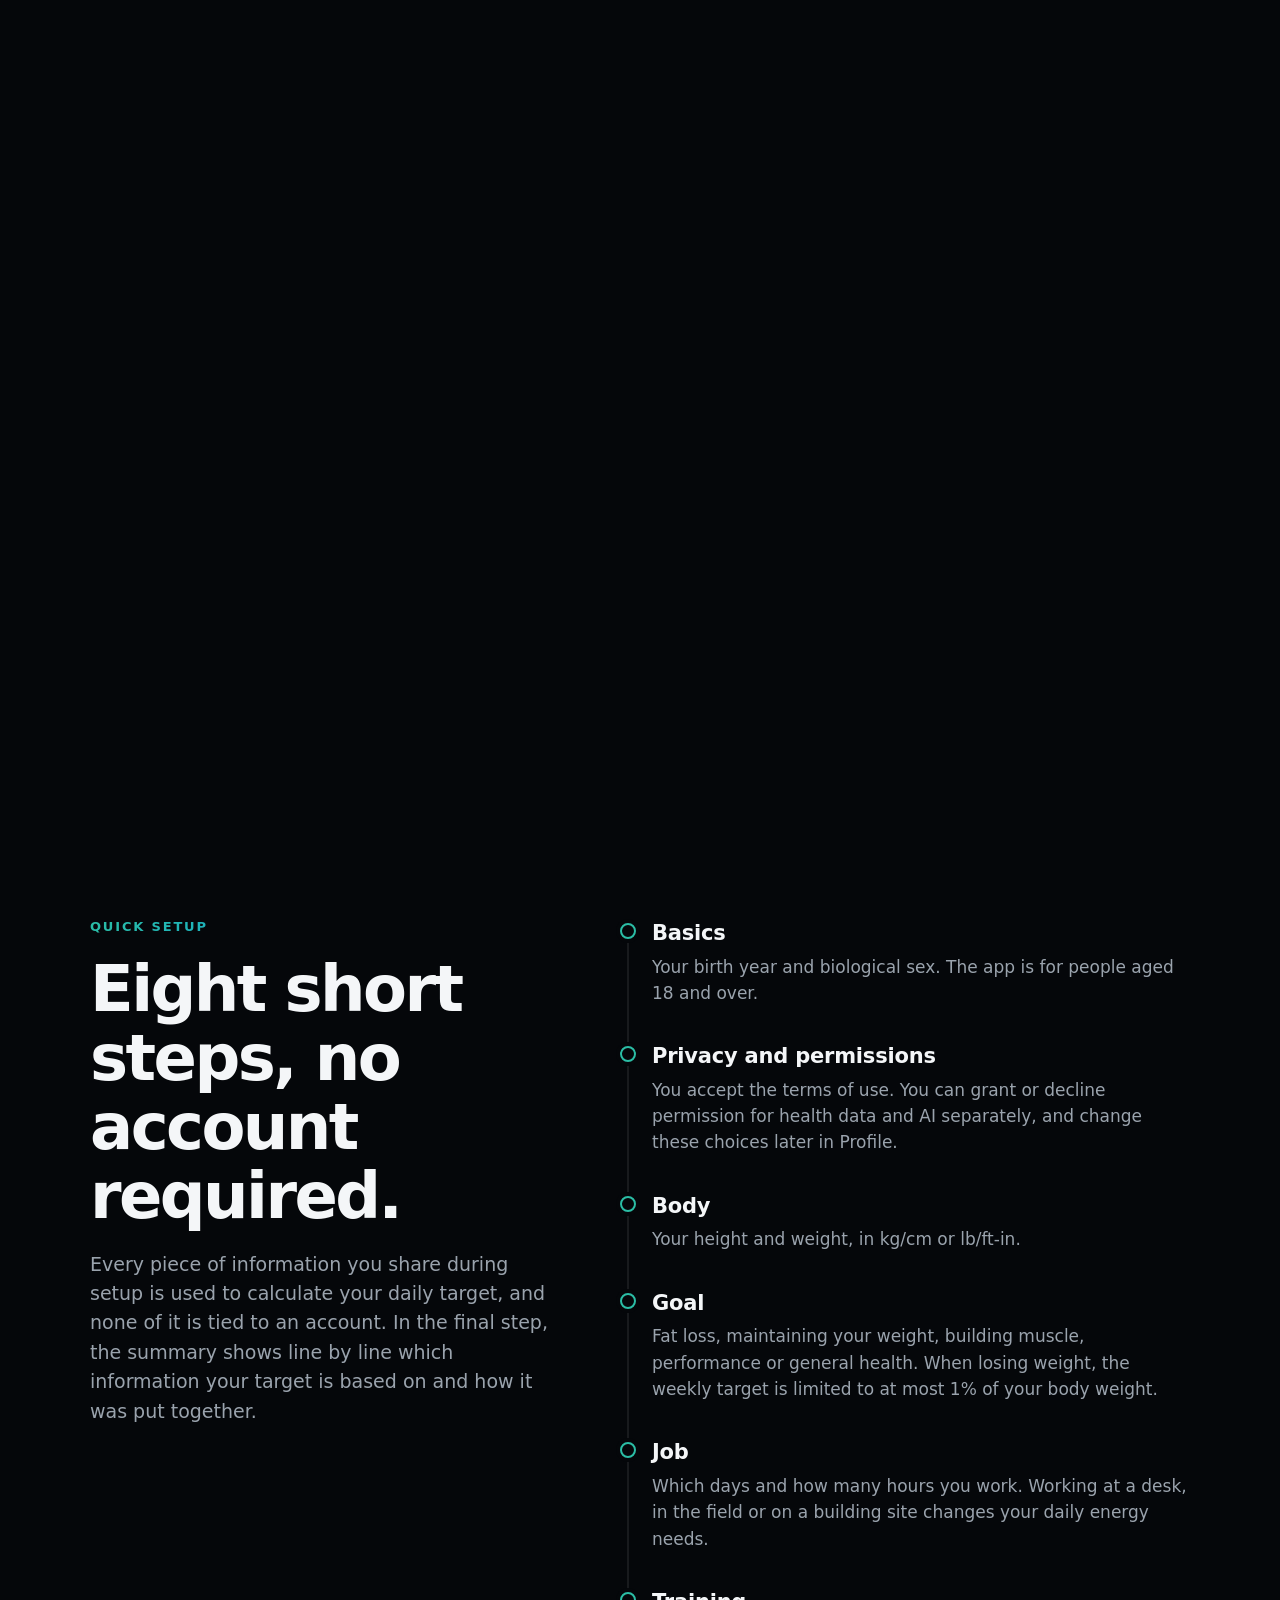
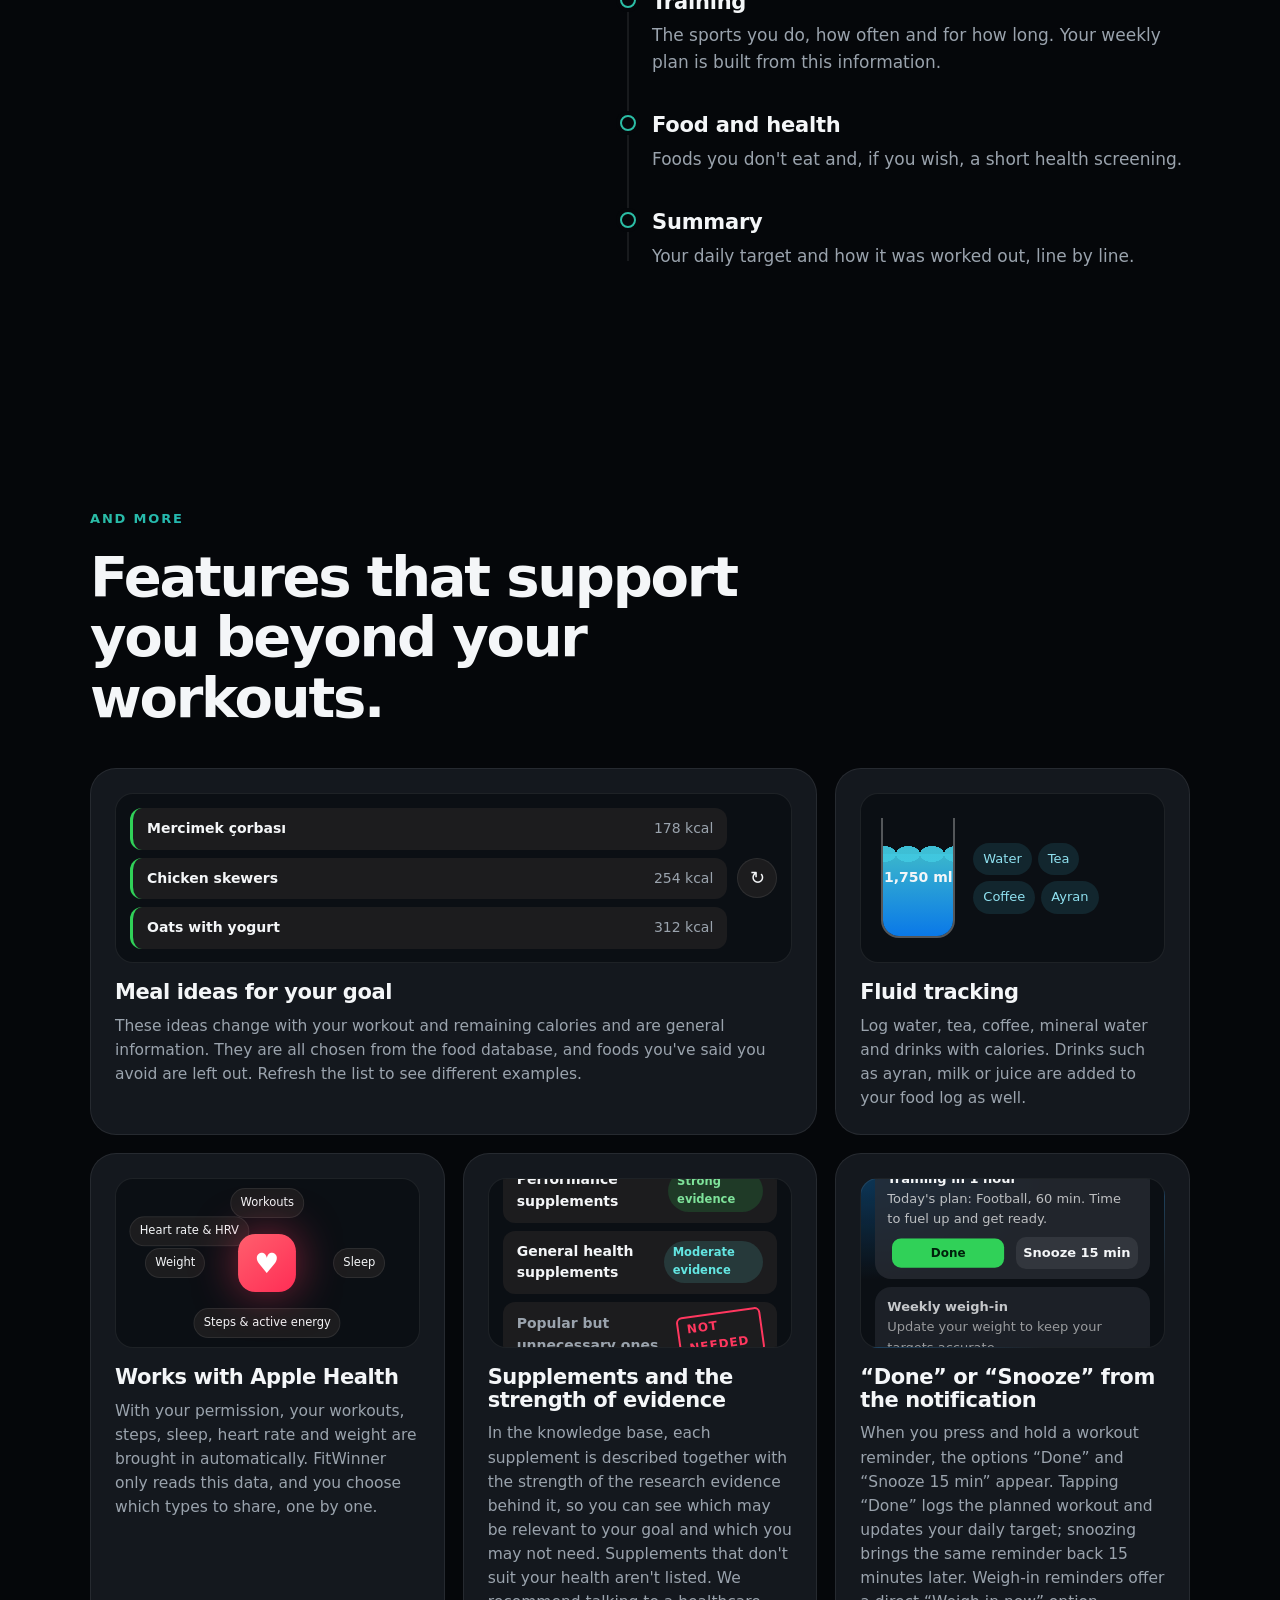
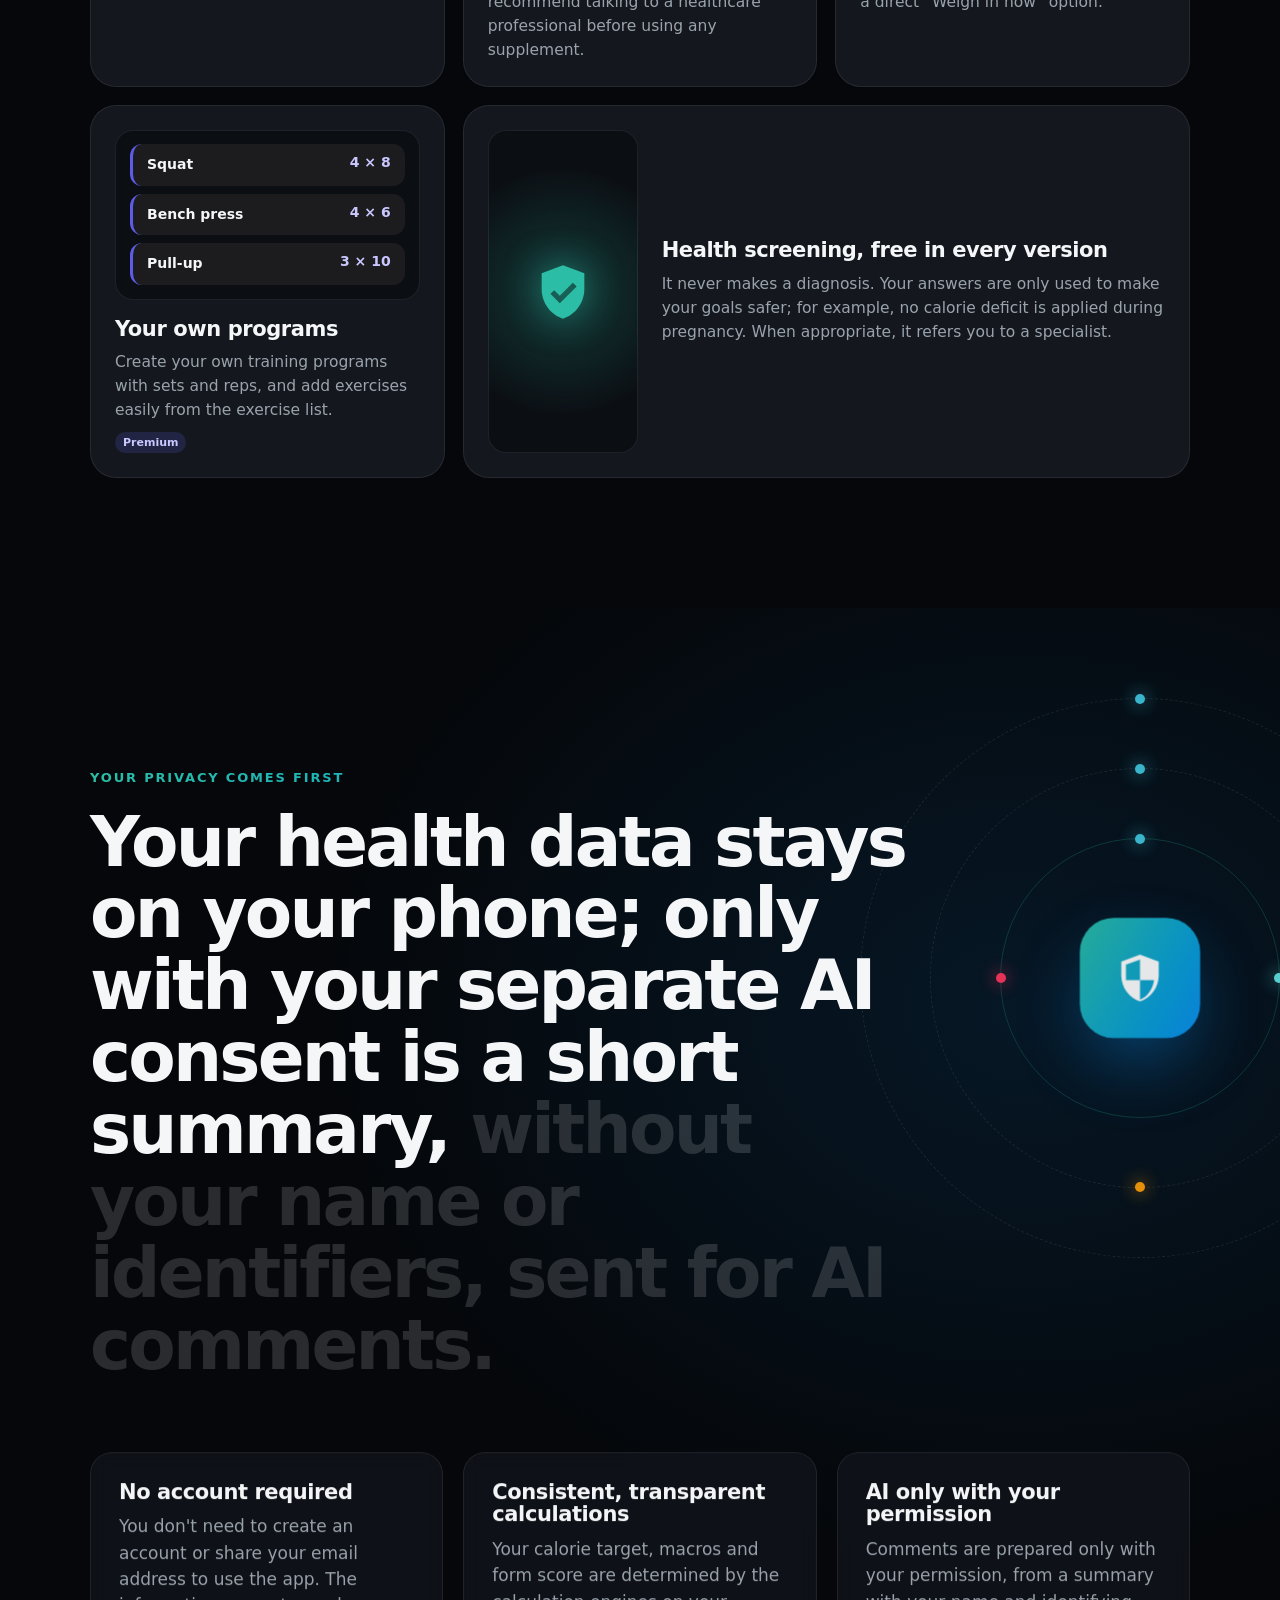
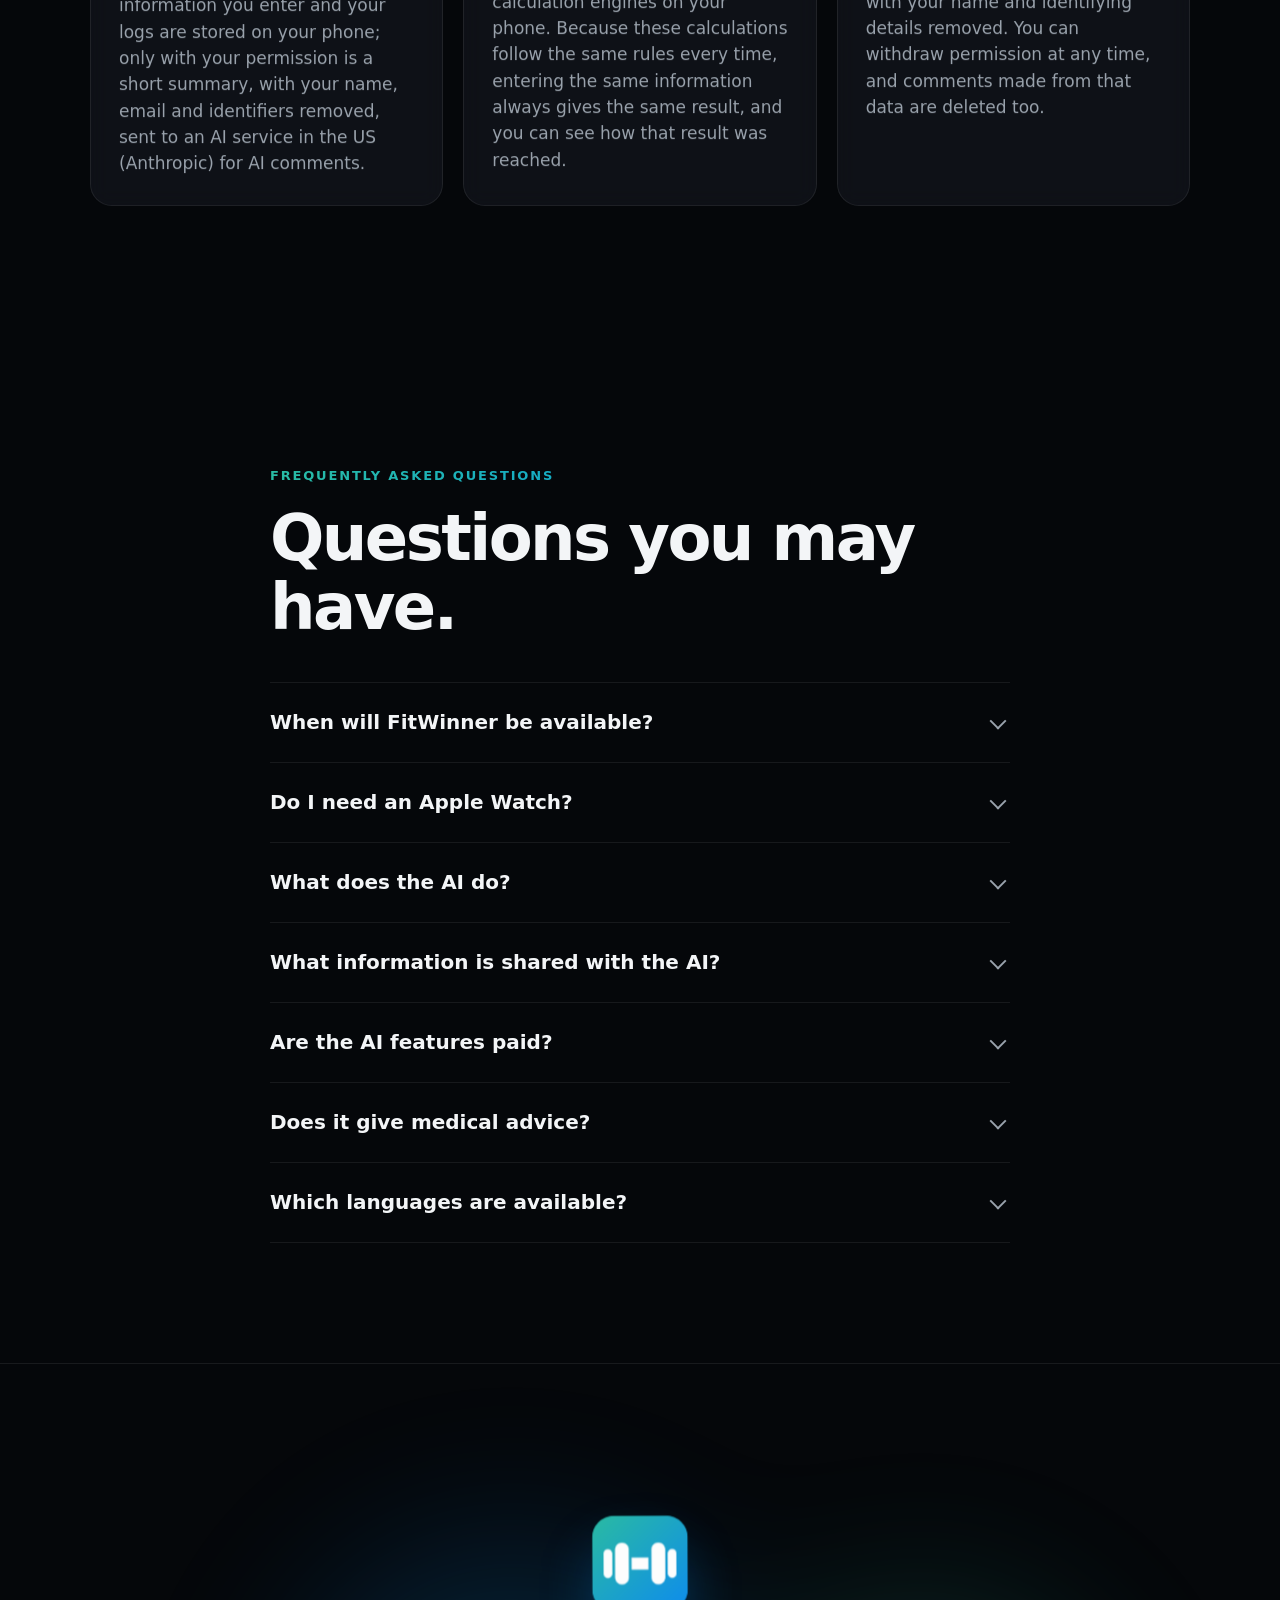
==== commit d79f6a00: "fix(claims): kesin iddialar düzeltildi — hedefler cihazda, yapay zekâ besin değerini tahmin eder ve " ====
--- a/en/index.html
+++ b/en/index.html
@@ -35,10 +35,10 @@
 <script>if(!document.documentElement.dataset.lang&&/[?&]lang=en(&|$)/.test(location.search))location.replace('/en/'+location.hash);document.documentElement.classList.add('js')</script>
 <script src="../assets/vendor/gsap.min.js" defer></script>
 <script src="../assets/vendor/ScrollTrigger.min.js" defer></script>
-<script src="../assets/js/i18n.js?v=20261113a" defer></script>
+<script src="../assets/js/i18n.js?v=20261113b" defer></script>
 <script src="../assets/js/site.js?v=20261012b" defer></script>
 <script src="../assets/js/consent.js?v=20261012b" defer></script>
-<script type="application/ld+json" id="ld">{"@context":"https://schema.org","@graph":[{"@type":"Organization","@id":"https://fitwinner.app/#org","name":"EK Digital Technologies OÜ","email":"info@ekdigital.tech"},{"@type":"WebSite","@id":"https://fitwinner.app/#website","url":"https://fitwinner.app/","name":"FitWinner","inLanguage":["tr","en"],"publisher":{"@id":"https://fitwinner.app/#org"}},{"@type":"MobileApplication","@id":"https://fitwinner.app/#app","name":"FitWinner","url":"https://fitwinner.app/en/","description":"FitWinner works out your daily calorie target, training plan and form score on your phone, from your own data. For iPhone and Apple Watch. Coming soon.","operatingSystem":"iOS","applicationCategory":"HealthApplication","availableOnDevice":["iPhone","Apple Watch"],"image":"https://fitwinner.app/assets/img/icon-512.png","sameAs":["https://www.instagram.com/fitwinner.app/"],"offers":{"@type":"Offer","price":"0","priceCurrency":"USD"},"publisher":{"@id":"https://fitwinner.app/#org"}},{"@type":"WebPage","@id":"https://fitwinner.app/en/#page","url":"https://fitwinner.app/en/","name":"FitWinner: Calorie tracking, training and recovery","inLanguage":"en","isPartOf":{"@id":"https://fitwinner.app/#website"},"about":{"@id":"https://fitwinner.app/#app"}},{"@type":"FAQPage","@id":"https://fitwinner.app/en/#faq","inLanguage":"en","isPartOf":{"@id":"https://fitwinner.app/en/#page"},"mainEntity":[{"@type":"Question","name":"When will FitWinner be available?","acceptedAnswer":{"@type":"Answer","text":"FitWinner is currently in closed beta. We'll announce it on this page when it becomes available on the App Store."}},{"@type":"Question","name":"Do I need an Apple Watch?","acceptedAnswer":{"@type":"Answer","text":"No, it isn't required. Calorie tracking, food logging and your training plan all work without one. If you connect Apple Watch or Apple Health, your resting heart rate, HRV and sleep are included in your form score."}},{"@type":"Question","name":"What does the AI do?","acceptedAnswer":{"@type":"Answer","text":"Only with your permission, it interprets your form score and plan in short notes and estimates foods that aren't in the database. The AI doesn't perform the calculations; your calorie target, macros and form score come from calculations on your phone."}},{"@type":"Question","name":"What information is shared with the AI?","acceptedAnswer":{"@type":"Answer","text":"Your name, email address and account details are never shared, and the app doesn't use accounts at all. With your permission, a short summary is sent, such as workout type and duration and your recent form scores. If you withdraw permission, comments made from that data are deleted too."}},{"@type":"Question","name":"Are the AI features paid?","acceptedAnswer":{"@type":"Answer","text":"Comments prepared on your phone are free. Detailed AI comments, plan explanations and food estimates are part of Premium, and all of them are optional."}},{"@type":"Question","name":"Does it give medical advice?","acceptedAnswer":{"@type":"Answer","text":"No. FitWinner is for people aged 18 and over. It isn't a medical device; it doesn't diagnose or recommend treatment. If you have a health condition, we recommend discussing your goals with your doctor."}},{"@type":"Question","name":"Which languages are available?","acceptedAnswer":{"@type":"Answer","text":"The app is available in 11 languages: Turkish, English, French, Dutch, Spanish, Italian, Portuguese, Polish, Greek, Czech and Estonian. This site is currently available in Turkish and English."}}]}]}</script>
+<script type="application/ld+json" id="ld">{"@context":"https://schema.org","@graph":[{"@type":"Organization","@id":"https://fitwinner.app/#org","name":"EK Digital Technologies OÜ","email":"info@ekdigital.tech"},{"@type":"WebSite","@id":"https://fitwinner.app/#website","url":"https://fitwinner.app/","name":"FitWinner","inLanguage":["tr","en"],"publisher":{"@id":"https://fitwinner.app/#org"}},{"@type":"MobileApplication","@id":"https://fitwinner.app/#app","name":"FitWinner","url":"https://fitwinner.app/en/","description":"FitWinner works out your daily calorie target, training plan and form score on your phone, from your own data. For iPhone and Apple Watch. Coming soon.","operatingSystem":"iOS","applicationCategory":"HealthApplication","availableOnDevice":["iPhone","Apple Watch"],"image":"https://fitwinner.app/assets/img/icon-512.png","sameAs":["https://www.instagram.com/fitwinner.app/"],"offers":{"@type":"Offer","price":"0","priceCurrency":"USD"},"publisher":{"@id":"https://fitwinner.app/#org"}},{"@type":"WebPage","@id":"https://fitwinner.app/en/#page","url":"https://fitwinner.app/en/","name":"FitWinner: Calorie tracking, training and recovery","inLanguage":"en","isPartOf":{"@id":"https://fitwinner.app/#website"},"about":{"@id":"https://fitwinner.app/#app"}},{"@type":"FAQPage","@id":"https://fitwinner.app/en/#faq","inLanguage":"en","isPartOf":{"@id":"https://fitwinner.app/en/#page"},"mainEntity":[{"@type":"Question","name":"When will FitWinner be available?","acceptedAnswer":{"@type":"Answer","text":"FitWinner is currently in closed beta. We'll announce it on this page when it becomes available on the App Store."}},{"@type":"Question","name":"Do I need an Apple Watch?","acceptedAnswer":{"@type":"Answer","text":"No, it isn't required. Calorie tracking, food logging and your training plan all work without one. If you connect Apple Watch or Apple Health, your resting heart rate, HRV and sleep are included in your form score."}},{"@type":"Question","name":"What does the AI do?","acceptedAnswer":{"@type":"Answer","text":"Only with your permission, it interprets your form score and plan in short notes and estimates the values of foods that aren't in the database, marking them “estimated”. The AI doesn't calculate your calorie target, macros or form score; those come from calculations on your phone."}},{"@type":"Question","name":"What information is shared with the AI?","acceptedAnswer":{"@type":"Answer","text":"Your name, email address and account details are never shared, and the app doesn't use accounts at all. With your permission, a short summary is sent, such as workout type and duration and your recent form scores. If you withdraw permission, comments made from that data are deleted too."}},{"@type":"Question","name":"Are the AI features paid?","acceptedAnswer":{"@type":"Answer","text":"Comments prepared on your phone are free. Detailed AI comments, plan explanations and food estimates are part of Premium, and all of them are optional."}},{"@type":"Question","name":"Does it give medical advice?","acceptedAnswer":{"@type":"Answer","text":"No. FitWinner is for people aged 18 and over. It isn't a medical device; it doesn't diagnose or recommend treatment. If you have a health condition, we recommend discussing your goals with your doctor."}},{"@type":"Question","name":"Which languages are available?","acceptedAnswer":{"@type":"Answer","text":"The app is available in 11 languages: Turkish, English, French, Dutch, Spanish, Italian, Portuguese, Polish, Greek, Czech and Estonian. This site is currently available in Turkish and English."}}]}]}</script>
 </head>
 <body>
 <a class="skip" href="#main" data-i18n="skip">Skip to content</a>
@@ -91,7 +91,7 @@
       <ul class="hero-facts" data-anim="intro">
         <li data-i18n="hero.f1">No account required</li>
         <li data-i18n="hero.f2">Works offline</li>
-        <li data-i18n="hero.f3">Calculations happen on your phone</li>
+        <li data-i18n="hero.f3">Your targets are calculated on your phone</li>
       </ul>
     </div>
 
@@ -169,7 +169,7 @@
     <header class="sec-head sports-head" data-reveal>
       <p class="eyebrow" data-i18n="sx.eyebrow">From football to yoga</p>
       <h2 id="sports-title" data-i18n="sx.title">Every workout you do is added to that day's calorie target.</h2>
-      <p class="sec-lede" data-i18n="sx.lede">Whether it's football, running, yoga or a session at the gym, every workout you complete or add to your calendar updates that day's calorie target. On training days you see the energy your body needs, and on rest days a more balanced target. Once notifications are on, the app sends these reminders around your training time: a carb-focused, low-fat meal suggestion about two hours before the session; a reminder of the day's plan as early as you chose; fluid and electrolyte reminders for sessions longer than 60 minutes; a recovery meal with protein and carbs afterwards; and a carb-loading suggestion the evening before a match. The gram amounts in these notifications are calculated from your weight.</p>
+      <p class="sec-lede" data-i18n="sx.lede">Whether it's football, running, yoga or a session at the gym, every workout you complete or add to your calendar updates that day's calorie target. On training days you see the energy your body needs, and on rest days a more balanced target. Once notifications are on, the app sends these reminders around your training time: a carb-focused, low-fat meal idea about two hours before the session; a reminder of the day's plan as early as you chose; fluid and electrolyte reminders for sessions longer than 60 minutes; a recovery meal with protein and carbs afterwards; and a carb-loading reminder the evening before a match. The gram amounts in these notifications are calculated from your weight.</p>
     </header>
 
     <div class="sx-grid">
@@ -238,7 +238,7 @@
       <p class="sec-lede" data-i18n="ai.lede">Your form score is built from several components, such as sleep, fatigue, muscle soreness, stress and training load, and these numbers aren't always easy to interpret one by one. The AI identifies what is affecting your form most and explains, in a few sentences, what you might focus on over the next one to three days. “How your week is going” in the Calendar summarises your weekly plan in the same way.</p>
       <ul class="ai-list">
         <li data-i18n="ai.l2">It interprets your form and explains why your weekly plan is structured the way it is. When you enter a food that isn't in the database, it estimates the nutritional values and the app clearly marks them as estimates.</li>
-        <li data-i18n="ai.l1">All calculations are done by the calculation engines on your phone; the AI only interprets the results and never produces new numbers of its own.</li>
+        <li data-i18n="ai.l1">Your calorie target, macros, form score and safety limits are calculated by the engines on your phone; the AI doesn't change these numbers, it only explains them. If a food isn't in the database, the AI estimates its values; they are marked “estimated” and you confirm them before saving.</li>
         <li data-i18n="ai.l4">When the available information isn't enough to reach a conclusion, it says so clearly, and the app also shows you that the comment is uncertain.</li>
         <li data-i18n="ai.l5">It doesn't invent sources or name specific studies, and it never presents information as more certain than the scientific evidence allows.</li>
         <li data-i18n="ai.l3">Everything it writes passes an automatic safety review before it reaches you. If an illness, medication or clinical symptom comes up, it doesn't give advice and instead suggests speaking with a doctor.</li>
@@ -396,7 +396,7 @@
           <div class="step-text">
             <span class="step-n">04</span>
             <h3 data-i18n="s4.t">A weekly plan that prepares you for match day</h3>
-            <p data-i18n="s4.p">Your training calendar, weekly plan and training load sit together on a single screen. In the days before a match or race you've added to your calendar, the training load is gradually reduced and those days are marked in your plan. Food suggestions also adapt to that day's workout and your remaining calories.</p>
+            <p data-i18n="s4.p">Your training calendar, weekly plan and training load sit together on a single screen. In the days before a match or race you've added to your calendar, the training load is gradually reduced and those days are marked in your plan. Meal ideas also adapt to that day's workout and your remaining calories.</p>
           </div>
           <div class="mini-phone" aria-hidden="true">
             <div class="scr scr-plan">
@@ -456,8 +456,8 @@
           <div class="mcard"><b data-i18n="mo.meal3">Oats with yogurt</b><span>312 kcal</span></div>
           <button type="button" class="refresh" tabindex="-1">↻</button>
         </div>
-        <h3 data-i18n="mo.m.t">Meal suggestions that suit your goal</h3>
-        <p data-i18n="mo.m.p">Suggestions change with your workout and remaining calories. They are all chosen from the food database, and foods you've said you avoid are never suggested. Refresh the list to see different options.</p>
+        <h3 data-i18n="mo.m.t">Meal ideas for your goal</h3>
+        <p data-i18n="mo.m.p">These ideas change with your workout and remaining calories and are general information. They are all chosen from the food database, and foods you've said you avoid are left out. Refresh the list to see different examples.</p>
       </article>
 
       <article class="bx bx-fluid" data-reveal>
@@ -488,8 +488,8 @@
           <div class="sup"><b data-i18n="mo.k2">General health supplements</b><span class="ev mod" data-i18n="mo.ev2">Moderate evidence</span></div>
           <div class="sup no"><b data-i18n="mo.k3">Popular but unnecessary ones</b><span class="stamp" data-i18n="mo.no">Not needed</span></div>
         </div>
-        <h3 data-i18n="mo.k.t">Supplements, with the evidence</h3>
-        <p data-i18n="mo.k.p">In the knowledge base, each supplement is described together with the strength of the scientific evidence behind it, so you can see which may be relevant to your goal and which you may not need. Supplements that don't suit your health aren't listed. We recommend talking to a healthcare professional before using any supplement.</p>
+        <h3 data-i18n="mo.k.t">Supplements and the strength of evidence</h3>
+        <p data-i18n="mo.k.p">In the knowledge base, each supplement is described together with the strength of the research evidence behind it, so you can see which may be relevant to your goal and which you may not need. Supplements that don't suit your health aren't listed. We recommend talking to a healthcare professional before using any supplement.</p>
       </article>
 
       <article class="bx bx-notif" data-reveal>
@@ -537,11 +537,11 @@
   </div>
   <div class="wrap">
     <p class="eyebrow" data-reveal data-i18n="pv.eyebrow">Your privacy comes first</p>
-    <h2 id="privacy-title" class="statement" data-words data-i18n="pv.title">All calculations happen on your phone, so no internet connection is needed and your raw health data never leaves your phone.</h2>
+    <h2 id="privacy-title" class="statement" data-words data-i18n="pv.title">Your health data stays on your phone; only with your separate AI consent is a short summary, without your name or identifiers, sent for AI comments.</h2>
     <div class="pv-grid">
       <div class="pv" data-reveal>
         <h3 data-i18n="pv.a.t">No account required</h3>
-        <p data-i18n="pv.a.p">You don't need to create an account or share your email address to use the app. The information you enter and your logs are stored on your phone; only with your permission is a short summary, with your name, email and identifiers removed, sent for AI comments.</p>
+        <p data-i18n="pv.a.p">You don't need to create an account or share your email address to use the app. The information you enter and your logs are stored on your phone; only with your permission is a short summary, with your name, email and identifiers removed, sent to an AI service in the US (Anthropic) for AI comments.</p>
       </div>
       <div class="pv" data-reveal>
         <h3 data-i18n="pv.b.t">Consistent, transparent calculations</h3>
@@ -573,7 +573,7 @@
       </details>
       <details>
         <summary data-i18n="q3">What does the AI do?</summary>
-        <p data-i18n="a3">Only with your permission, it interprets your form score and plan in short notes and estimates foods that aren't in the database. The AI doesn't perform the calculations; your calorie target, macros and form score come from calculations on your phone.</p>
+        <p data-i18n="a3">Only with your permission, it interprets your form score and plan in short notes and estimates the values of foods that aren't in the database, marking them “estimated”. The AI doesn't calculate your calorie target, macros or form score; those come from calculations on your phone.</p>
       </details>
       <details>
         <summary data-i18n="q6">What information is shared with the AI?</summary>
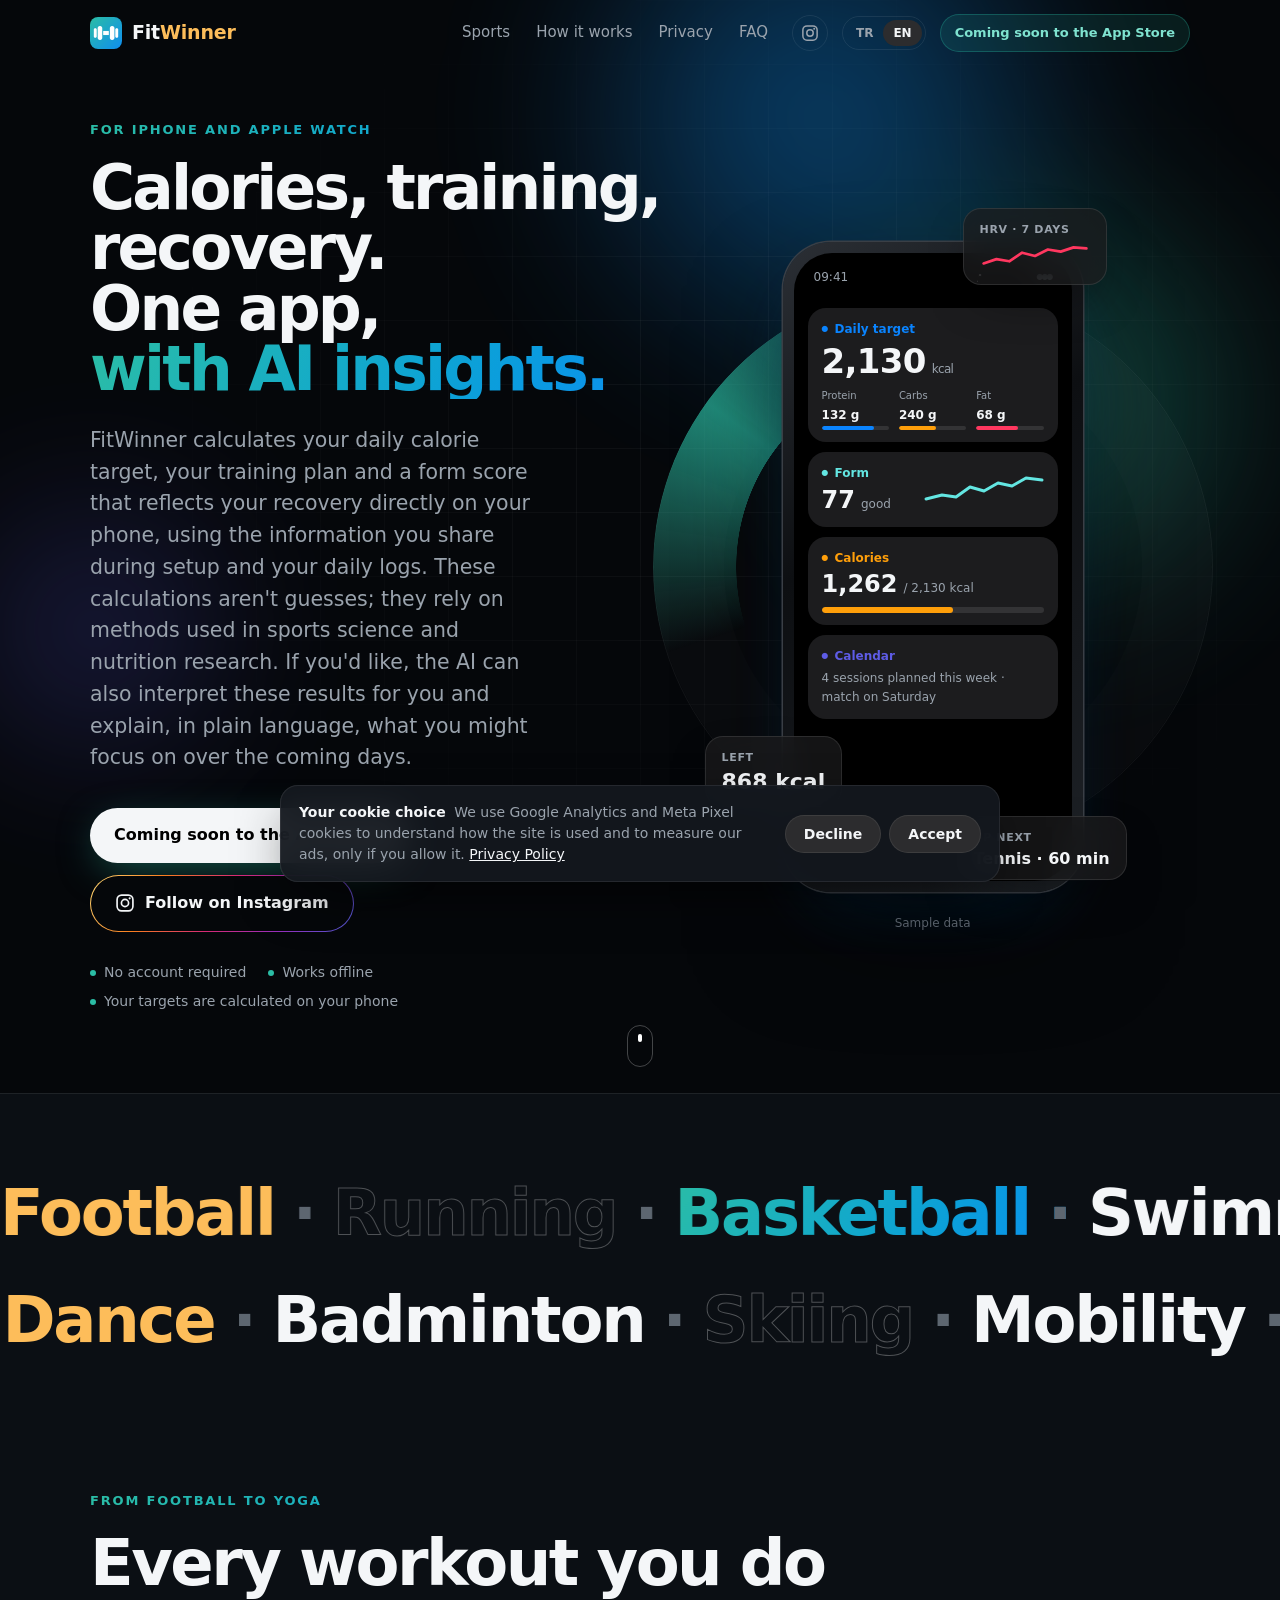
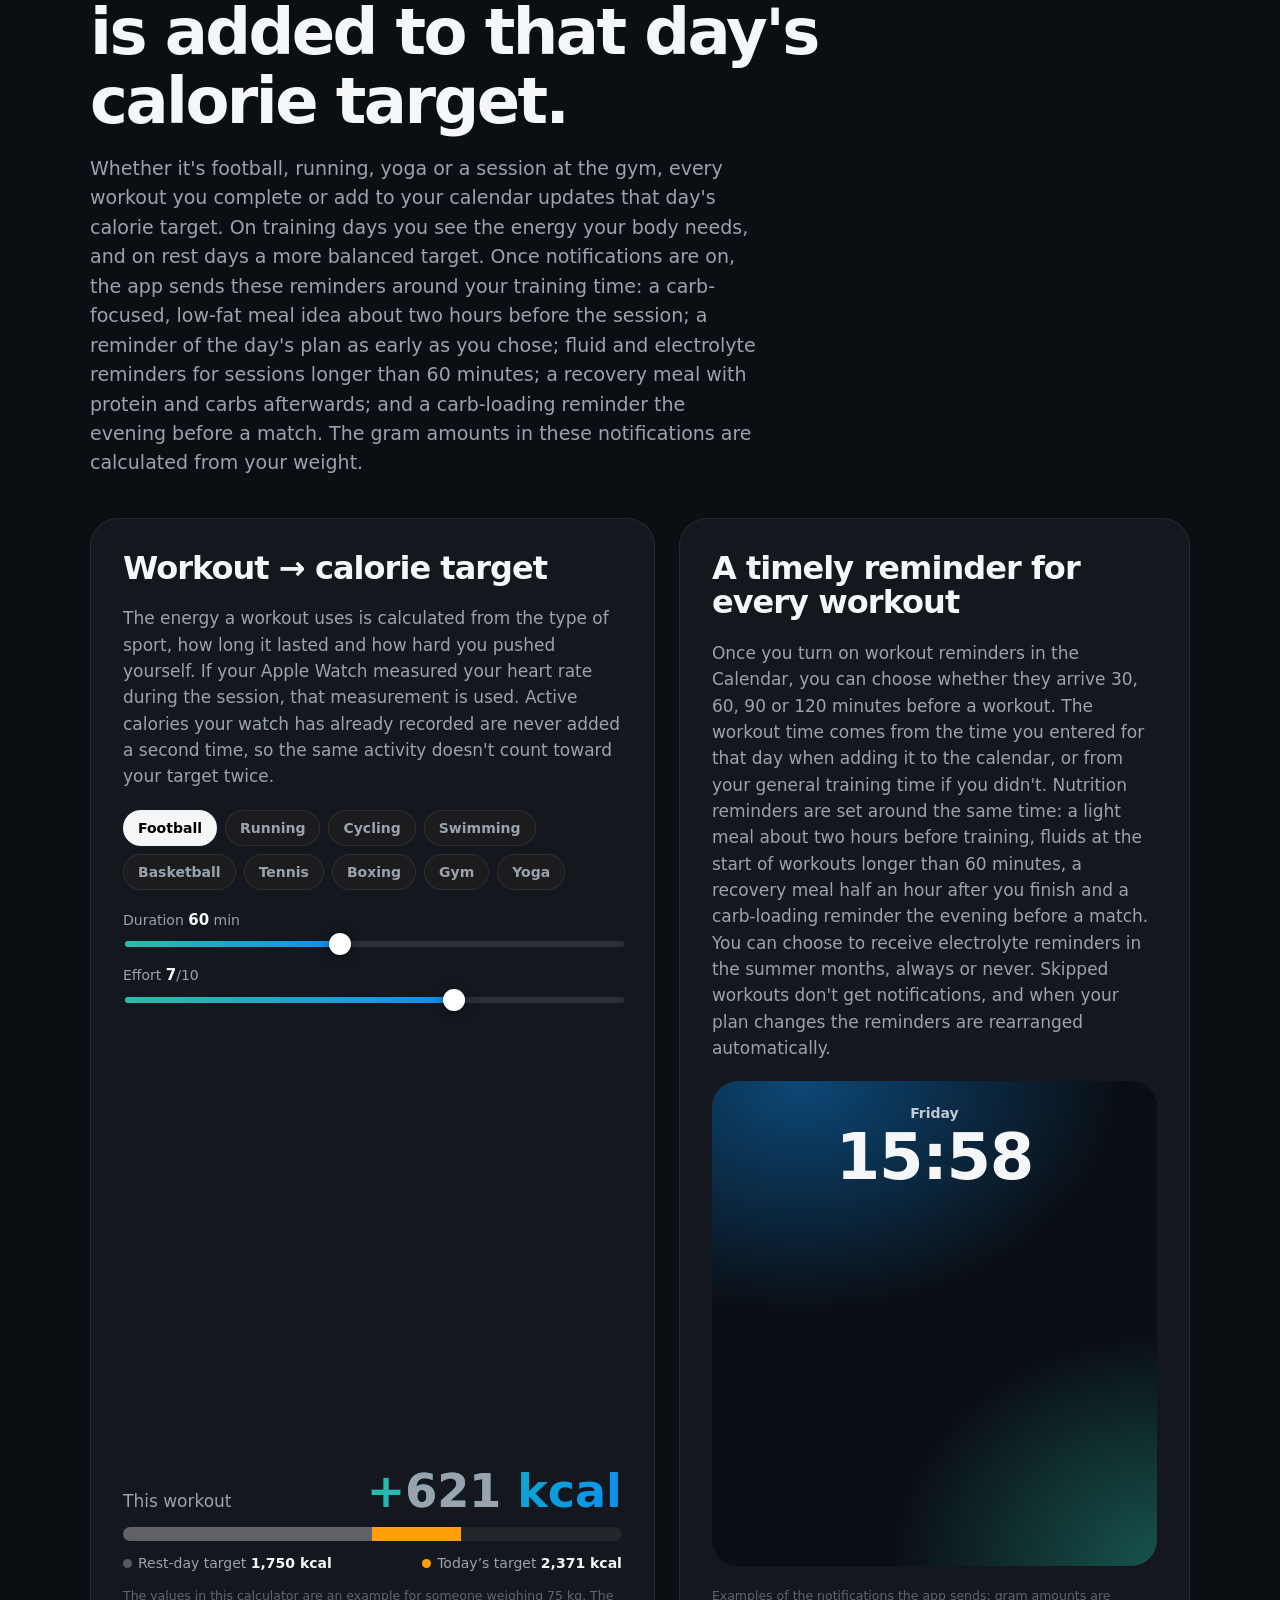
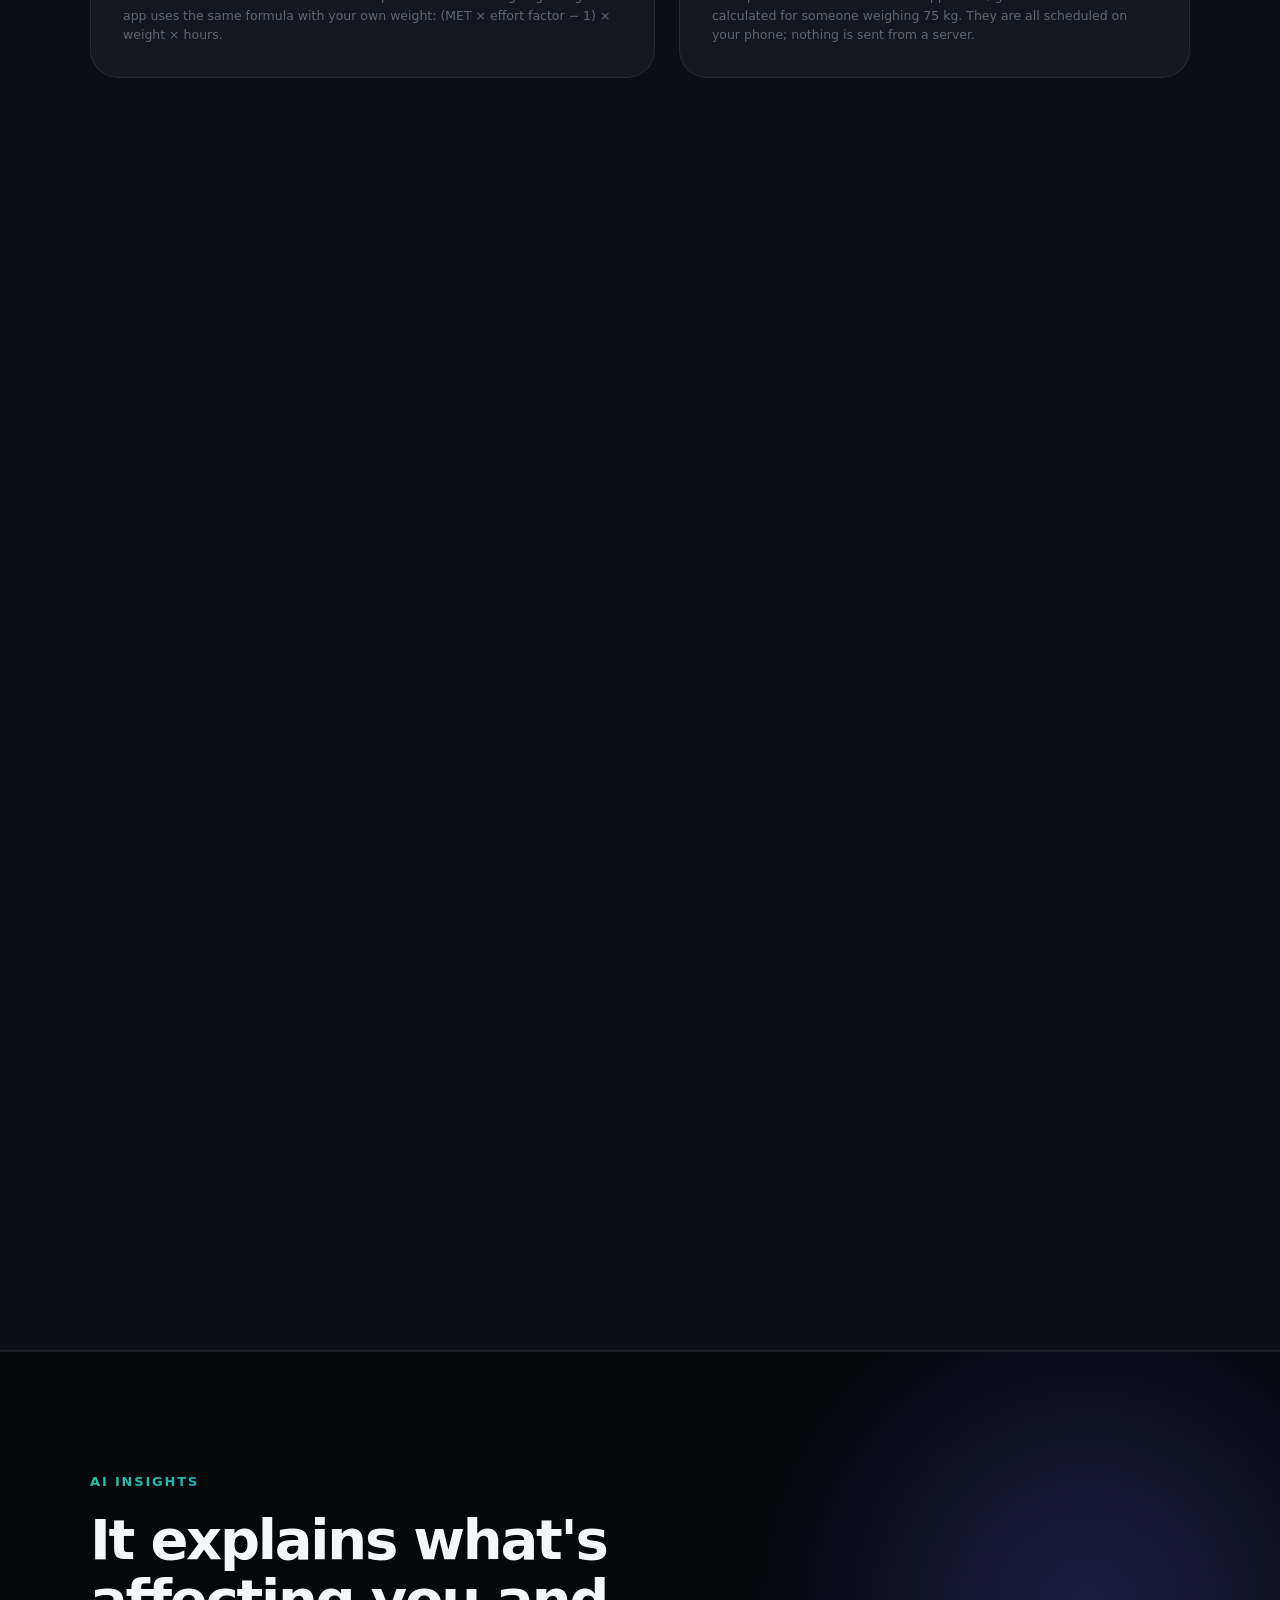
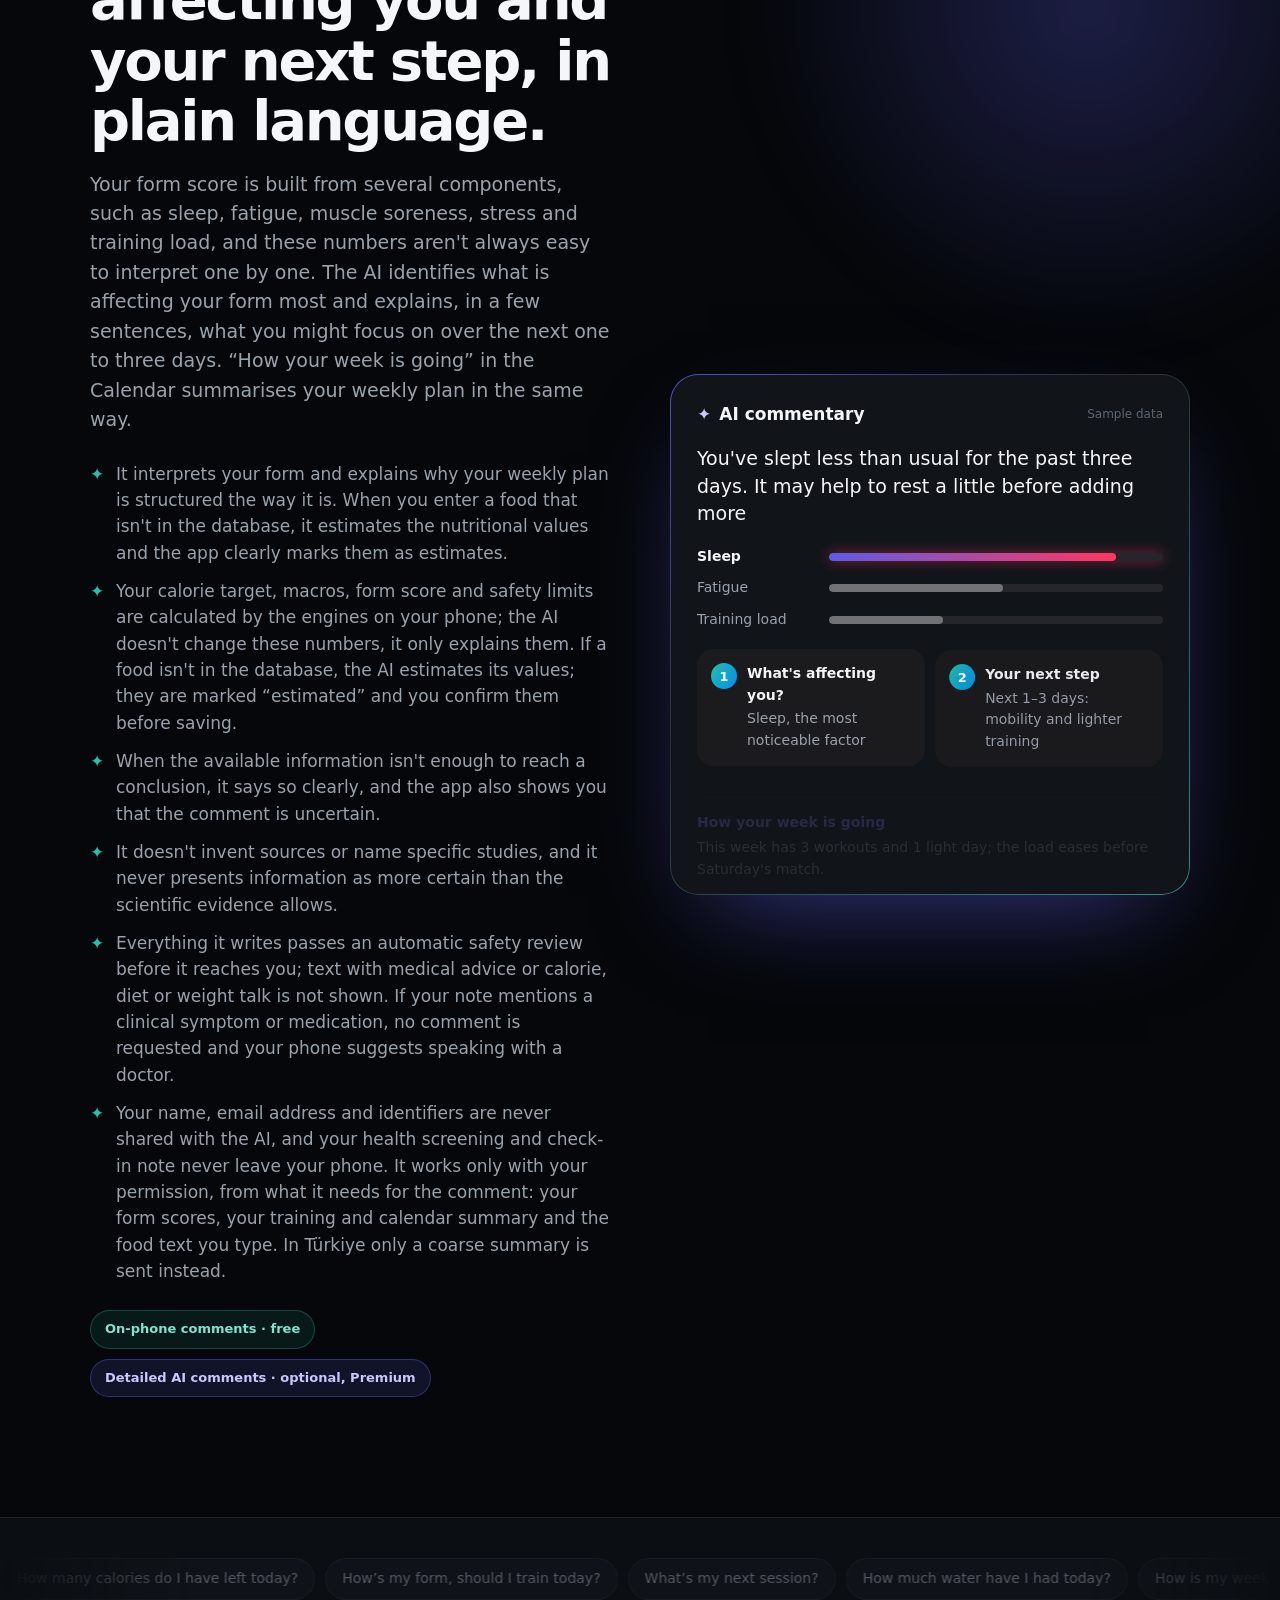
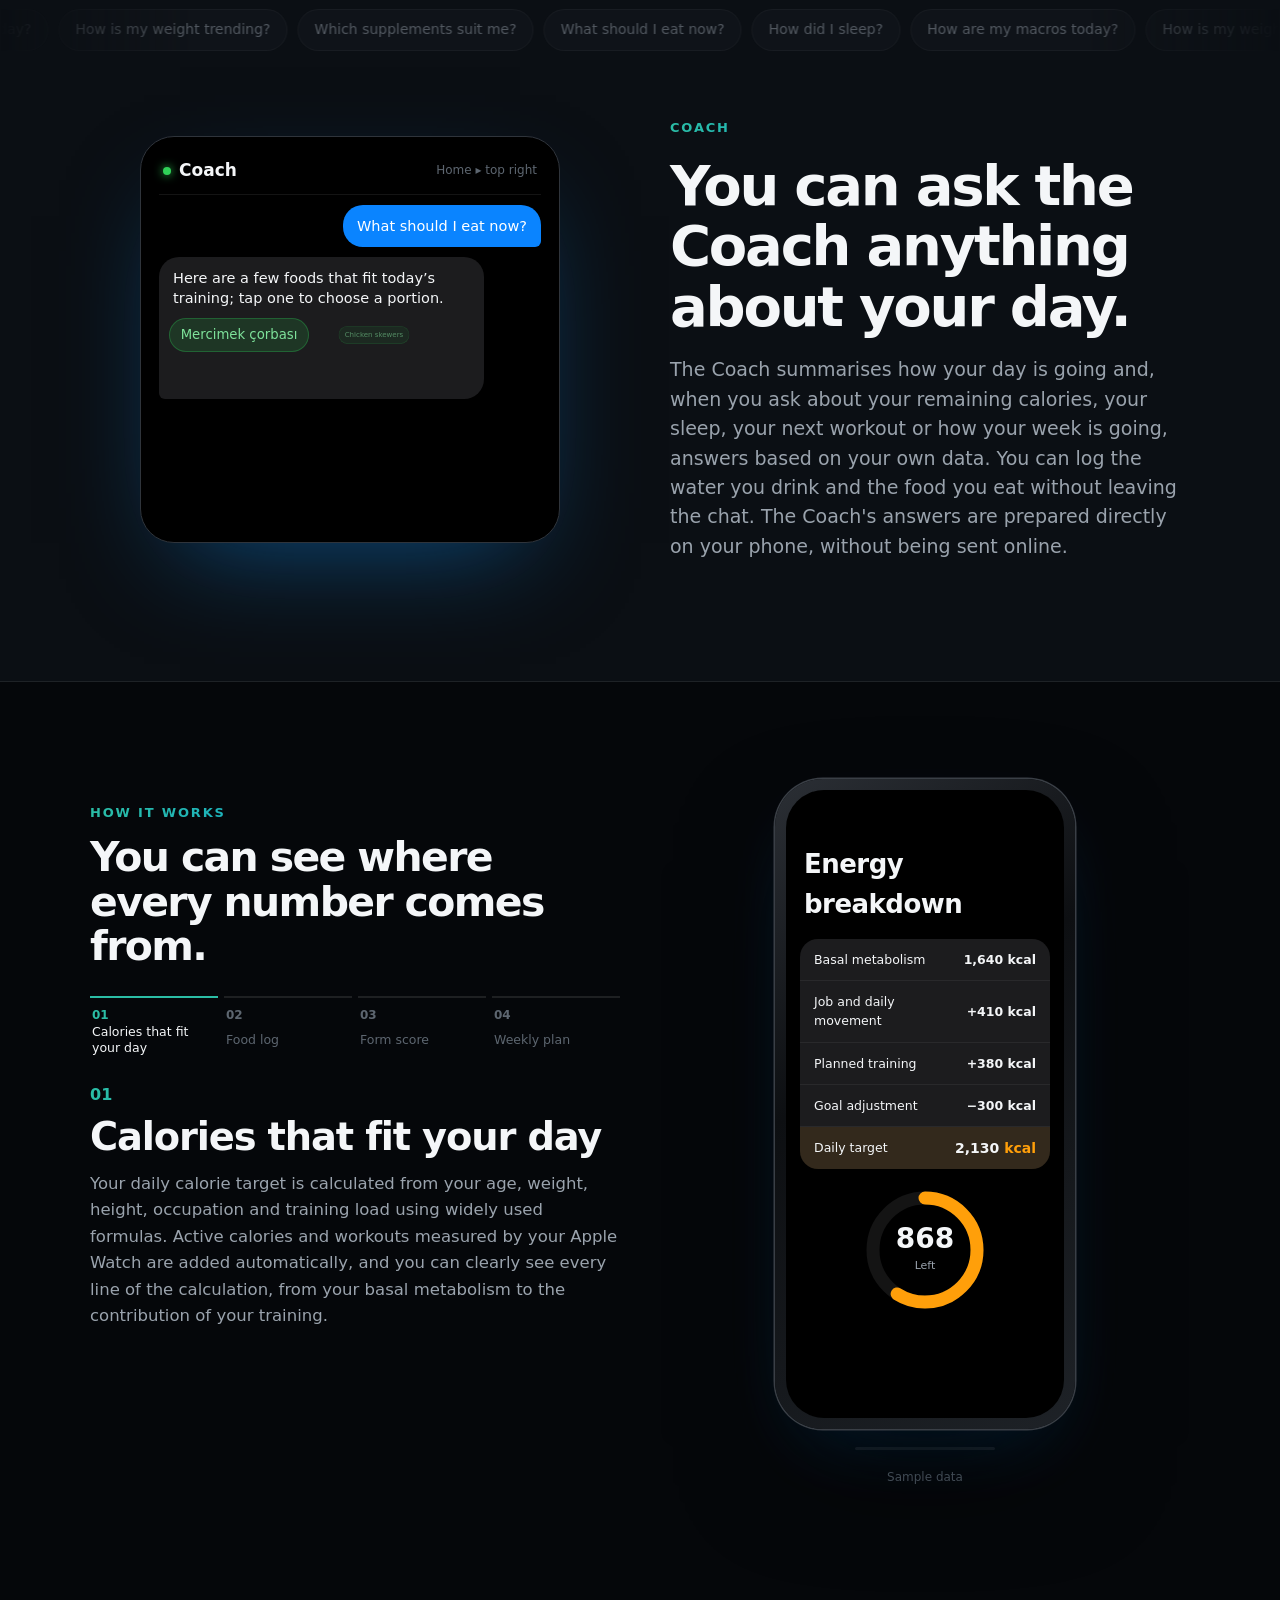
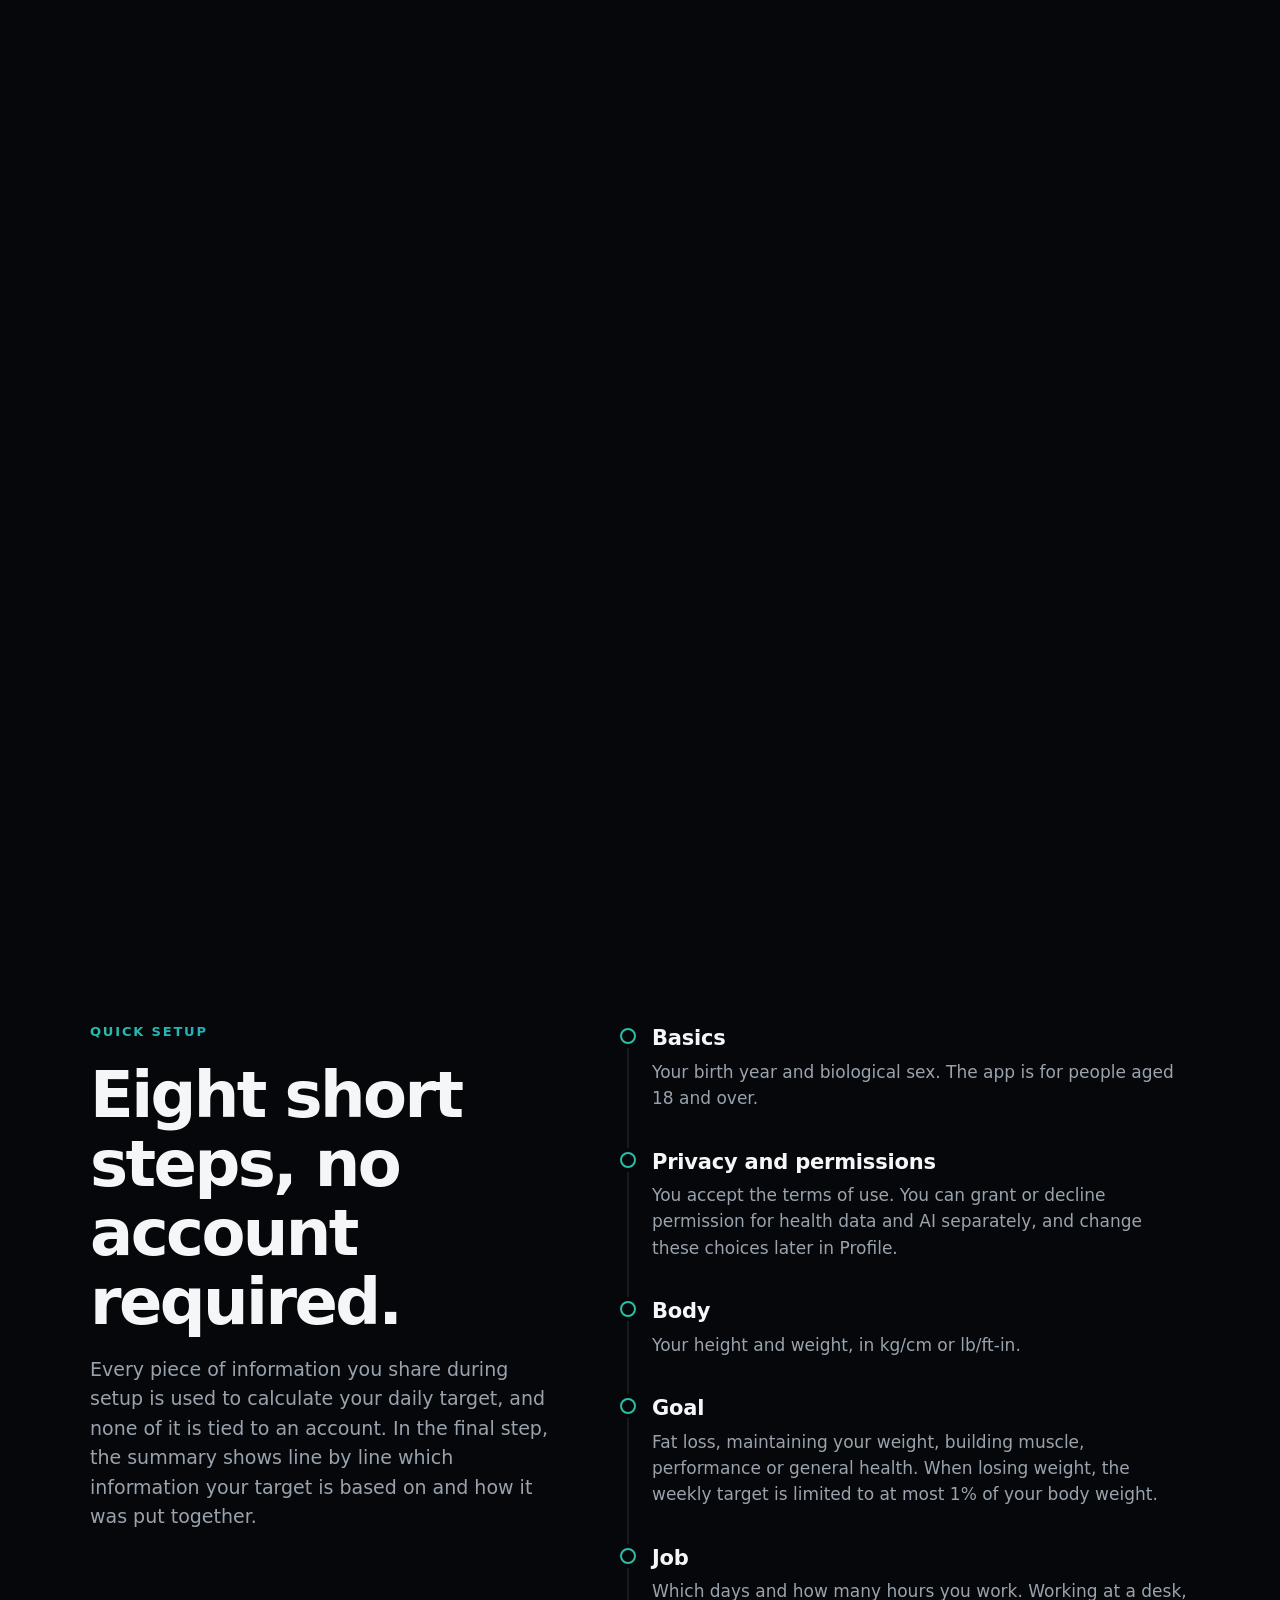
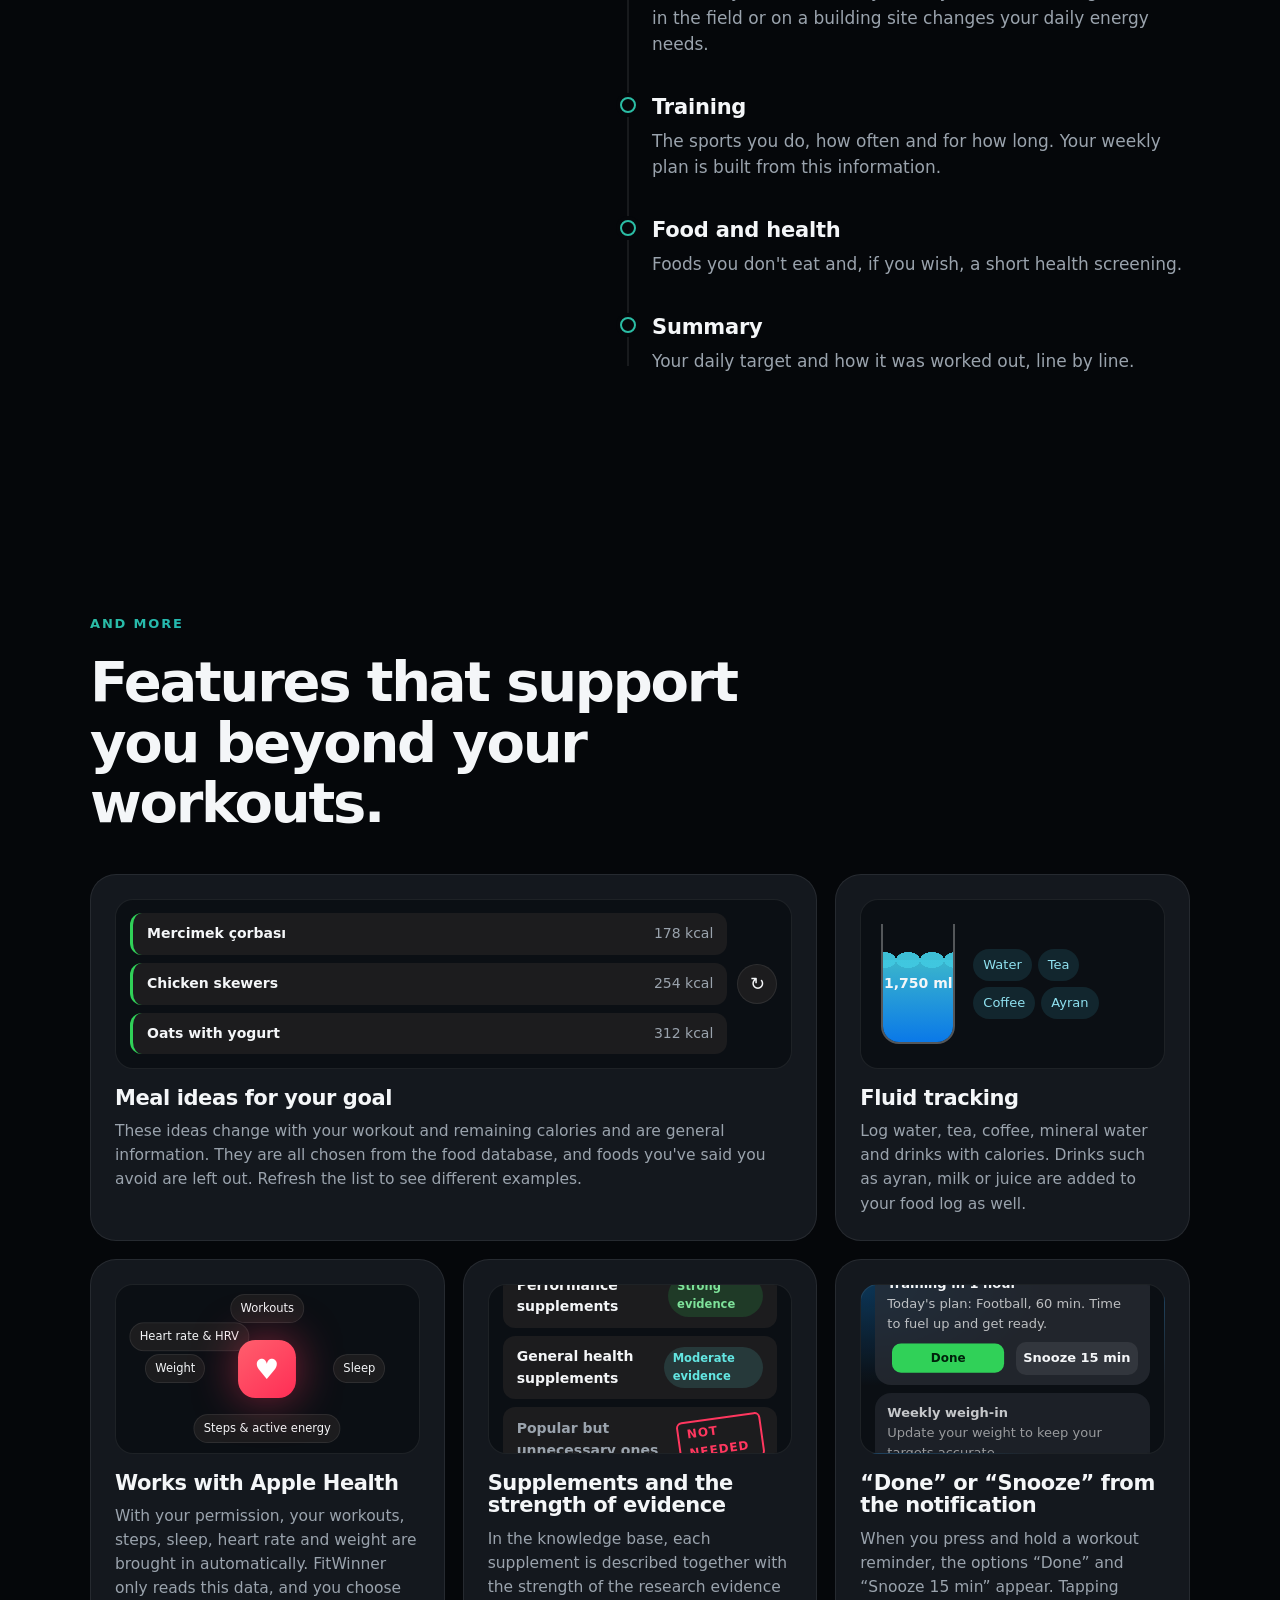
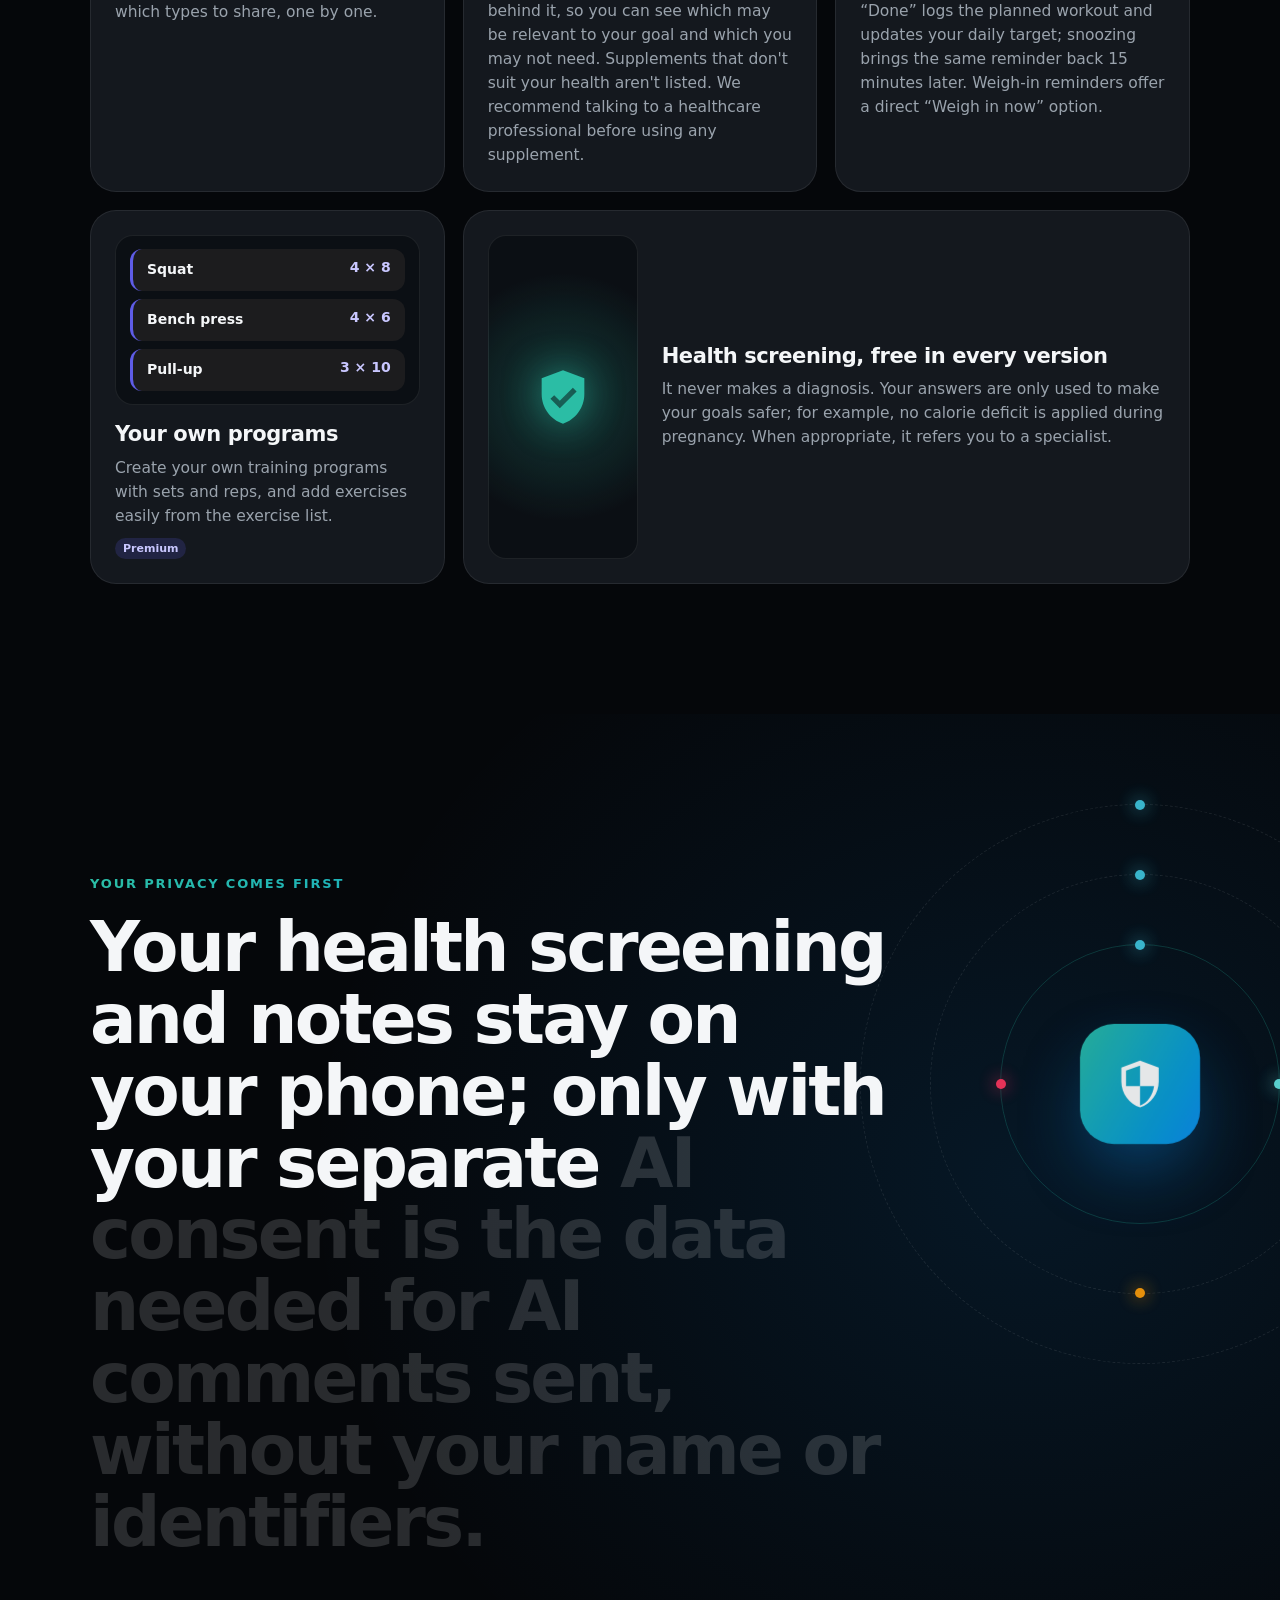
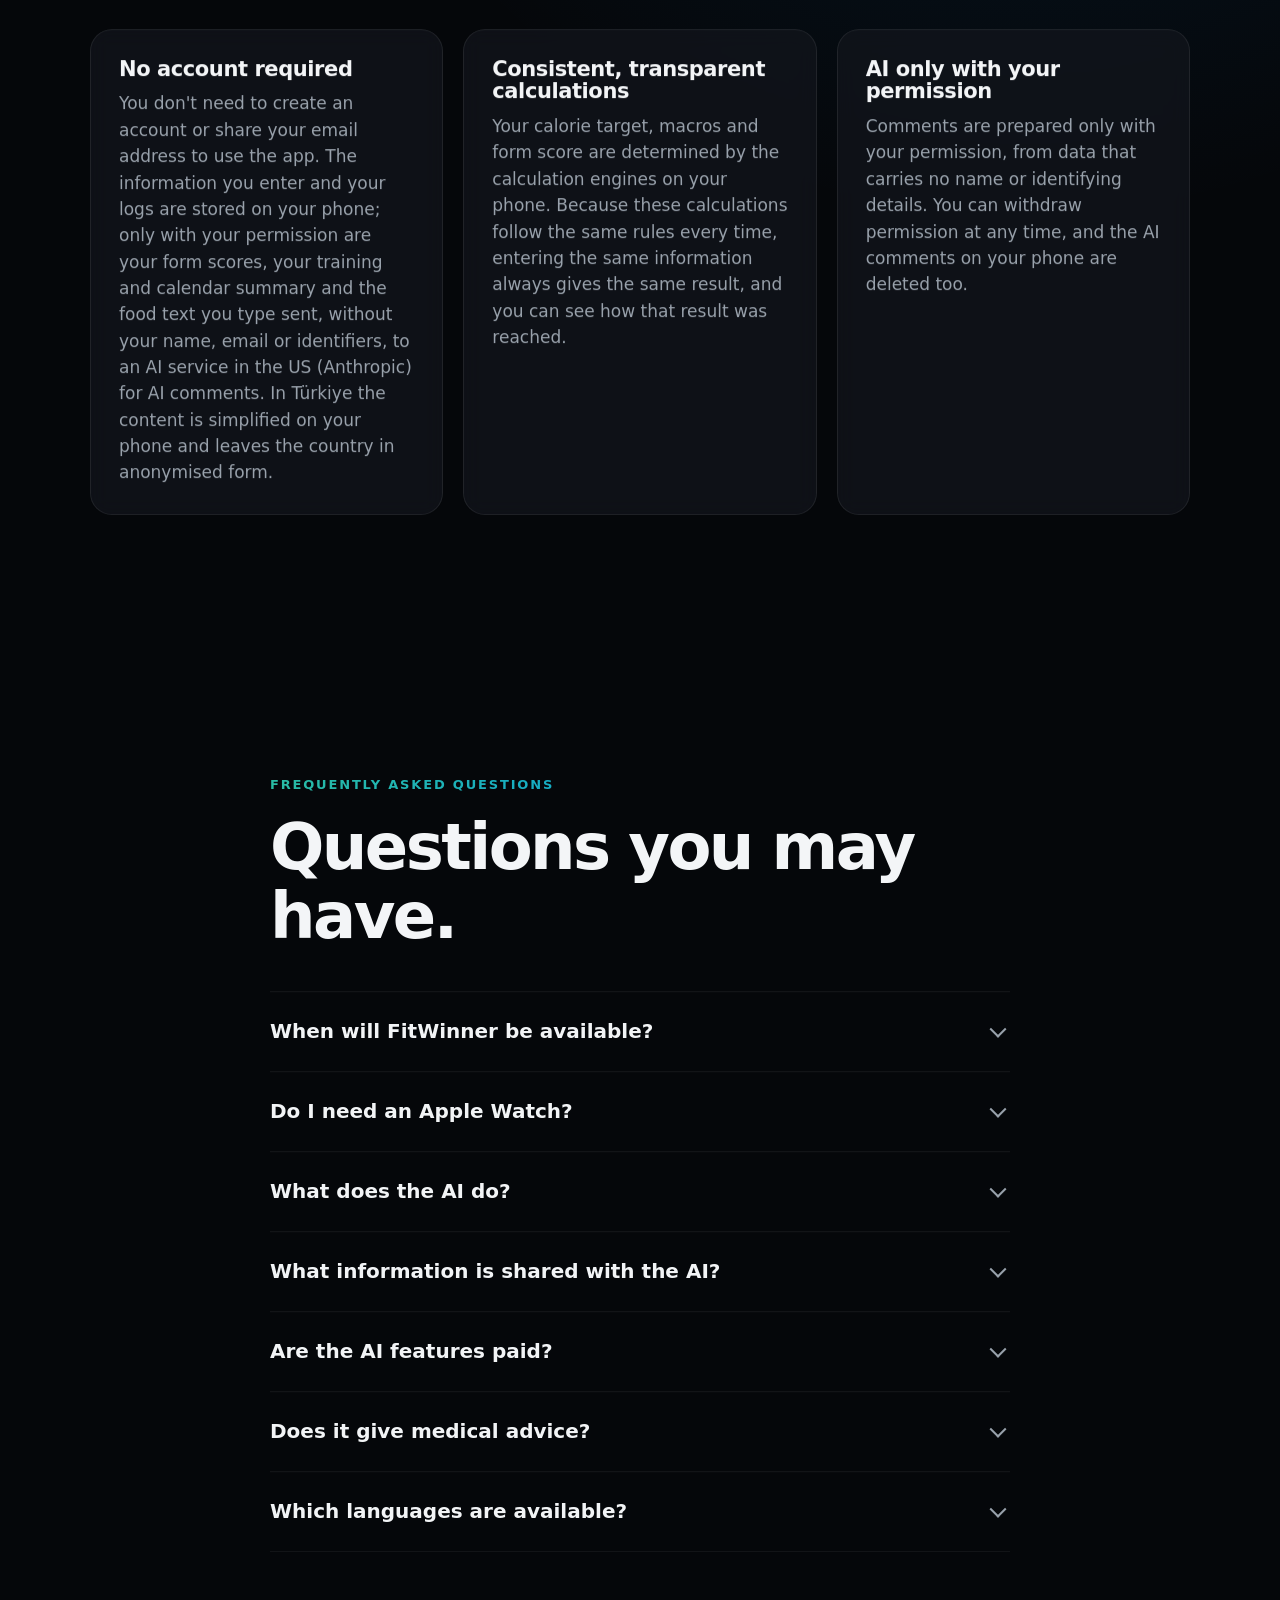
==== commit 2149f4f5: "fix(claims): yapay zekâya giden veriler güncel — sağlık taraması ve not telefonda kalır; 'kısa özet'" ====
--- a/en/index.html
+++ b/en/index.html
@@ -38,7 +38,7 @@
 <script src="../assets/js/i18n.js?v=20261113b" defer></script>
 <script src="../assets/js/site.js?v=20261012b" defer></script>
 <script src="../assets/js/consent.js?v=20261012b" defer></script>
-<script type="application/ld+json" id="ld">{"@context":"https://schema.org","@graph":[{"@type":"Organization","@id":"https://fitwinner.app/#org","name":"EK Digital Technologies OÜ","email":"info@ekdigital.tech"},{"@type":"WebSite","@id":"https://fitwinner.app/#website","url":"https://fitwinner.app/","name":"FitWinner","inLanguage":["tr","en"],"publisher":{"@id":"https://fitwinner.app/#org"}},{"@type":"MobileApplication","@id":"https://fitwinner.app/#app","name":"FitWinner","url":"https://fitwinner.app/en/","description":"FitWinner works out your daily calorie target, training plan and form score on your phone, from your own data. For iPhone and Apple Watch. Coming soon.","operatingSystem":"iOS","applicationCategory":"HealthApplication","availableOnDevice":["iPhone","Apple Watch"],"image":"https://fitwinner.app/assets/img/icon-512.png","sameAs":["https://www.instagram.com/fitwinner.app/"],"offers":{"@type":"Offer","price":"0","priceCurrency":"USD"},"publisher":{"@id":"https://fitwinner.app/#org"}},{"@type":"WebPage","@id":"https://fitwinner.app/en/#page","url":"https://fitwinner.app/en/","name":"FitWinner: Calorie tracking, training and recovery","inLanguage":"en","isPartOf":{"@id":"https://fitwinner.app/#website"},"about":{"@id":"https://fitwinner.app/#app"}},{"@type":"FAQPage","@id":"https://fitwinner.app/en/#faq","inLanguage":"en","isPartOf":{"@id":"https://fitwinner.app/en/#page"},"mainEntity":[{"@type":"Question","name":"When will FitWinner be available?","acceptedAnswer":{"@type":"Answer","text":"FitWinner is currently in closed beta. We'll announce it on this page when it becomes available on the App Store."}},{"@type":"Question","name":"Do I need an Apple Watch?","acceptedAnswer":{"@type":"Answer","text":"No, it isn't required. Calorie tracking, food logging and your training plan all work without one. If you connect Apple Watch or Apple Health, your resting heart rate, HRV and sleep are included in your form score."}},{"@type":"Question","name":"What does the AI do?","acceptedAnswer":{"@type":"Answer","text":"Only with your permission, it interprets your form score and plan in short notes and estimates the values of foods that aren't in the database, marking them “estimated”. The AI doesn't calculate your calorie target, macros or form score; those come from calculations on your phone."}},{"@type":"Question","name":"What information is shared with the AI?","acceptedAnswer":{"@type":"Answer","text":"Your name, email address and account details are never shared, and the app doesn't use accounts at all. With your permission, a short summary is sent, such as workout type and duration and your recent form scores. If you withdraw permission, comments made from that data are deleted too."}},{"@type":"Question","name":"Are the AI features paid?","acceptedAnswer":{"@type":"Answer","text":"Comments prepared on your phone are free. Detailed AI comments, plan explanations and food estimates are part of Premium, and all of them are optional."}},{"@type":"Question","name":"Does it give medical advice?","acceptedAnswer":{"@type":"Answer","text":"No. FitWinner is for people aged 18 and over. It isn't a medical device; it doesn't diagnose or recommend treatment. If you have a health condition, we recommend discussing your goals with your doctor."}},{"@type":"Question","name":"Which languages are available?","acceptedAnswer":{"@type":"Answer","text":"The app is available in 11 languages: Turkish, English, French, Dutch, Spanish, Italian, Portuguese, Polish, Greek, Czech and Estonian. This site is currently available in Turkish and English."}}]}]}</script>
+<script type="application/ld+json" id="ld">{"@context":"https://schema.org","@graph":[{"@type":"Organization","@id":"https://fitwinner.app/#org","name":"EK Digital Technologies OÜ","email":"info@ekdigital.tech"},{"@type":"WebSite","@id":"https://fitwinner.app/#website","url":"https://fitwinner.app/","name":"FitWinner","inLanguage":["tr","en"],"publisher":{"@id":"https://fitwinner.app/#org"}},{"@type":"MobileApplication","@id":"https://fitwinner.app/#app","name":"FitWinner","url":"https://fitwinner.app/en/","description":"FitWinner works out your daily calorie target, training plan and form score on your phone, from your own data. For iPhone and Apple Watch. Coming soon.","operatingSystem":"iOS","applicationCategory":"HealthApplication","availableOnDevice":["iPhone","Apple Watch"],"image":"https://fitwinner.app/assets/img/icon-512.png","sameAs":["https://www.instagram.com/fitwinner.app/"],"offers":{"@type":"Offer","price":"0","priceCurrency":"USD"},"publisher":{"@id":"https://fitwinner.app/#org"}},{"@type":"WebPage","@id":"https://fitwinner.app/en/#page","url":"https://fitwinner.app/en/","name":"FitWinner: Calorie tracking, training and recovery","inLanguage":"en","isPartOf":{"@id":"https://fitwinner.app/#website"},"about":{"@id":"https://fitwinner.app/#app"}},{"@type":"FAQPage","@id":"https://fitwinner.app/en/#faq","inLanguage":"en","isPartOf":{"@id":"https://fitwinner.app/en/#page"},"mainEntity":[{"@type":"Question","name":"When will FitWinner be available?","acceptedAnswer":{"@type":"Answer","text":"FitWinner is currently in closed beta. We'll announce it on this page when it becomes available on the App Store."}},{"@type":"Question","name":"Do I need an Apple Watch?","acceptedAnswer":{"@type":"Answer","text":"No, it isn't required. Calorie tracking, food logging and your training plan all work without one. If you connect Apple Watch or Apple Health, your resting heart rate, HRV and sleep are included in your form score."}},{"@type":"Question","name":"What does the AI do?","acceptedAnswer":{"@type":"Answer","text":"Only with your permission, it interprets your form score and plan in short notes and estimates the values of foods that aren't in the database, marking them “estimated”. The AI doesn't calculate your calorie target, macros or form score; those come from calculations on your phone."}},{"@type":"Question","name":"What information is shared with the AI?","acceptedAnswer":{"@type":"Answer","text":"Your name, email address and account details are never shared, and the app doesn't use accounts at all. Your health screening and check-in note are not sent either. With your permission, your form scores, your training and calendar summary and the food text you type are sent for the comment; in Türkiye only a coarse summary. If you withdraw permission, the AI comments on your phone are deleted too."}},{"@type":"Question","name":"Are the AI features paid?","acceptedAnswer":{"@type":"Answer","text":"Comments prepared on your phone are free. Detailed AI comments, plan explanations and food estimates are part of Premium, and all of them are optional."}},{"@type":"Question","name":"Does it give medical advice?","acceptedAnswer":{"@type":"Answer","text":"No. FitWinner is for people aged 18 and over. It isn't a medical device; it doesn't diagnose or recommend treatment. If you have a health condition, we recommend discussing your goals with your doctor."}},{"@type":"Question","name":"Which languages are available?","acceptedAnswer":{"@type":"Answer","text":"The app is available in 12 languages: Turkish, English, German, French, Dutch, Spanish, Italian, Portuguese, Polish, Greek, Czech and Estonian. This site is currently available in Turkish and English."}}]}]}</script>
 </head>
 <body>
 <a class="skip" href="#main" data-i18n="skip">Skip to content</a>
@@ -241,8 +241,8 @@
         <li data-i18n="ai.l1">Your calorie target, macros, form score and safety limits are calculated by the engines on your phone; the AI doesn't change these numbers, it only explains them. If a food isn't in the database, the AI estimates its values; they are marked “estimated” and you confirm them before saving.</li>
         <li data-i18n="ai.l4">When the available information isn't enough to reach a conclusion, it says so clearly, and the app also shows you that the comment is uncertain.</li>
         <li data-i18n="ai.l5">It doesn't invent sources or name specific studies, and it never presents information as more certain than the scientific evidence allows.</li>
-        <li data-i18n="ai.l3">Everything it writes passes an automatic safety review before it reaches you. If an illness, medication or clinical symptom comes up, it doesn't give advice and instead suggests speaking with a doctor.</li>
-        <li data-i18n="ai.l6">Your name, email address and identifiers are never shared with the AI, and names and contact details in your note are masked on your phone. It works only with your permission, from a short summary containing what it needs for the comment.</li>
+        <li data-i18n="ai.l3">Everything it writes passes an automatic safety review before it reaches you; text with medical advice or calorie, diet or weight talk is not shown. If your note mentions a clinical symptom or medication, no comment is requested and your phone suggests speaking with a doctor.</li>
+        <li data-i18n="ai.l6">Your name, email address and identifiers are never shared with the AI, and your health screening and check-in note never leave your phone. It works only with your permission, from what it needs for the comment: your form scores, your training and calendar summary and the food text you type. In Türkiye only a coarse summary is sent instead.</li>
       </ul>
       <div class="ai-tiers">
         <span class="tier free" data-i18n="ai.free">On-phone comments · free</span>
@@ -537,11 +537,11 @@
   </div>
   <div class="wrap">
     <p class="eyebrow" data-reveal data-i18n="pv.eyebrow">Your privacy comes first</p>
-    <h2 id="privacy-title" class="statement" data-words data-i18n="pv.title">Your health data stays on your phone; only with your separate AI consent is a short summary, without your name or identifiers, sent for AI comments.</h2>
+    <h2 id="privacy-title" class="statement" data-words data-i18n="pv.title">Your health screening and notes stay on your phone; only with your separate AI consent is the data needed for AI comments sent, without your name or identifiers.</h2>
     <div class="pv-grid">
       <div class="pv" data-reveal>
         <h3 data-i18n="pv.a.t">No account required</h3>
-        <p data-i18n="pv.a.p">You don't need to create an account or share your email address to use the app. The information you enter and your logs are stored on your phone; only with your permission is a short summary, with your name, email and identifiers removed, sent to an AI service in the US (Anthropic) for AI comments.</p>
+        <p data-i18n="pv.a.p">You don't need to create an account or share your email address to use the app. The information you enter and your logs are stored on your phone; only with your permission are your form scores, your training and calendar summary and the food text you type sent, without your name, email or identifiers, to an AI service in the US (Anthropic) for AI comments. In Türkiye the content is simplified on your phone and leaves the country in anonymised form.</p>
       </div>
       <div class="pv" data-reveal>
         <h3 data-i18n="pv.b.t">Consistent, transparent calculations</h3>
@@ -549,7 +549,7 @@
       </div>
       <div class="pv" data-reveal>
         <h3 data-i18n="pv.c.t">AI only with your permission</h3>
-        <p data-i18n="pv.c.p">Comments are prepared only with your permission, from a summary with your name and identifying details removed. You can withdraw permission at any time, and comments made from that data are deleted too.</p>
+        <p data-i18n="pv.c.p">Comments are prepared only with your permission, from data that carries no name or identifying details. You can withdraw permission at any time, and the AI comments on your phone are deleted too.</p>
       </div>
     </div>
   </div>
@@ -577,7 +577,7 @@
       </details>
       <details>
         <summary data-i18n="q6">What information is shared with the AI?</summary>
-        <p data-i18n="a6">Your name, email address and account details are never shared, and the app doesn't use accounts at all. With your permission, a short summary is sent, such as workout type and duration and your recent form scores. If you withdraw permission, comments made from that data are deleted too.</p>
+        <p data-i18n="a6">Your name, email address and account details are never shared, and the app doesn't use accounts at all. Your health screening and check-in note are not sent either. With your permission, your form scores, your training and calendar summary and the food text you type are sent for the comment; in Türkiye only a coarse summary. If you withdraw permission, the AI comments on your phone are deleted too.</p>
       </details>
       <details>
         <summary data-i18n="q7">Are the AI features paid?</summary>
@@ -589,7 +589,7 @@
       </details>
       <details>
         <summary data-i18n="q5">Which languages are available?</summary>
-        <p data-i18n="a5">The app is available in 11 languages: Turkish, English, French, Dutch, Spanish, Italian, Portuguese, Polish, Greek, Czech and Estonian. This site is currently available in Turkish and English.</p>
+        <p data-i18n="a5">The app is available in 12 languages: Turkish, English, German, French, Dutch, Spanish, Italian, Portuguese, Polish, Greek, Czech and Estonian. This site is currently available in Turkish and English.</p>
       </details>
     </div>
   </div>
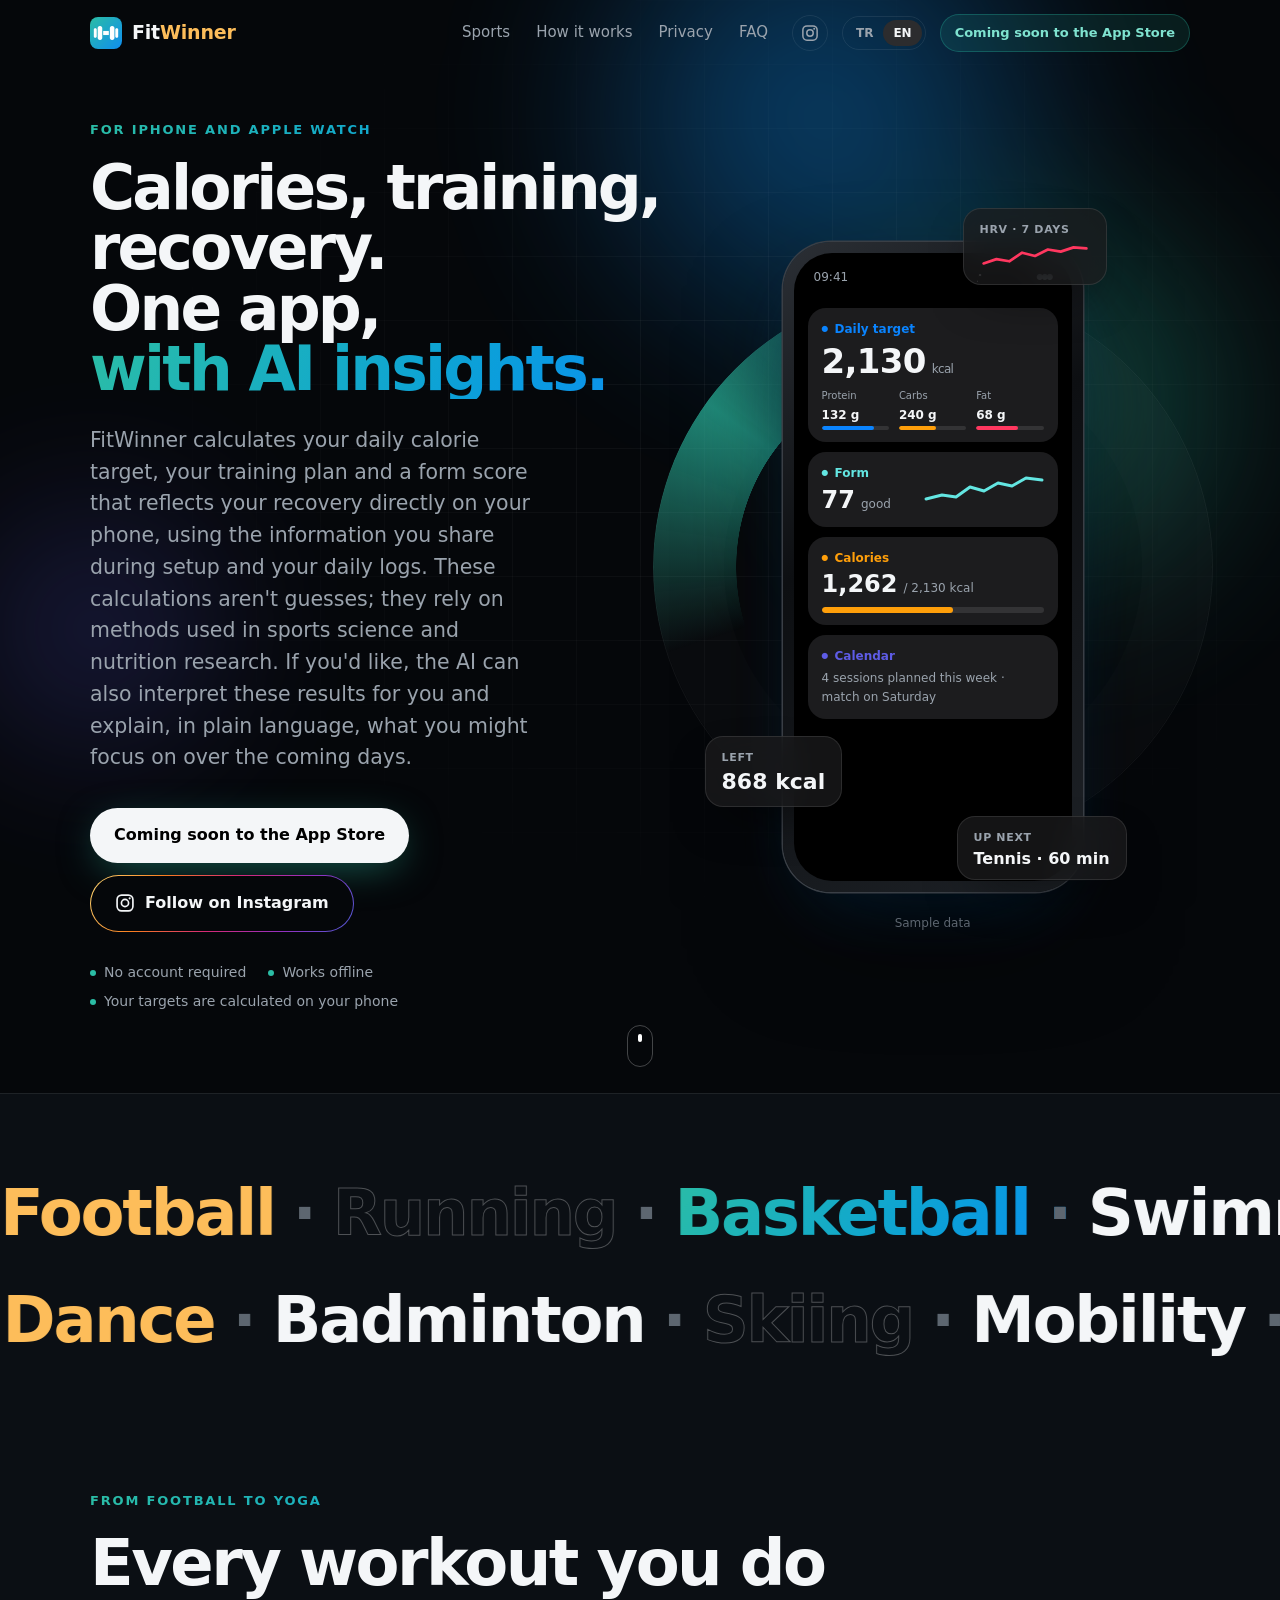
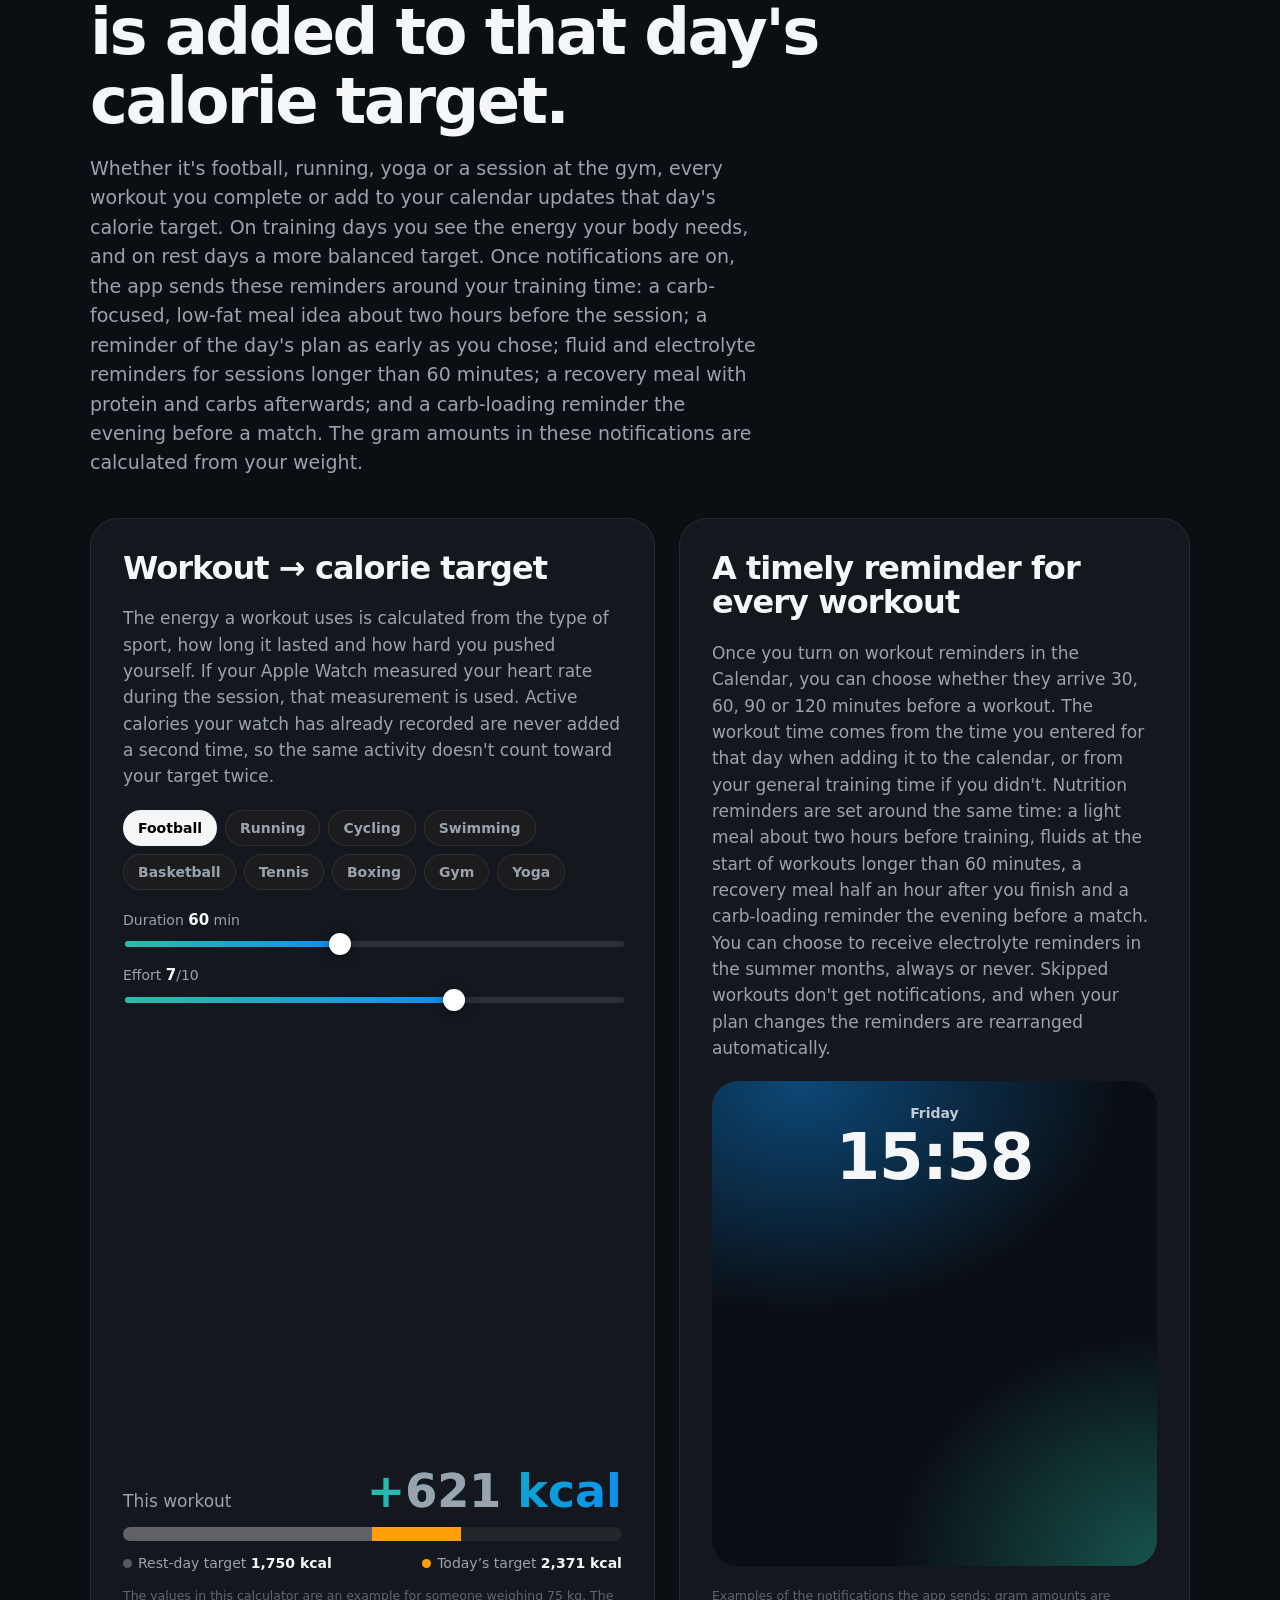
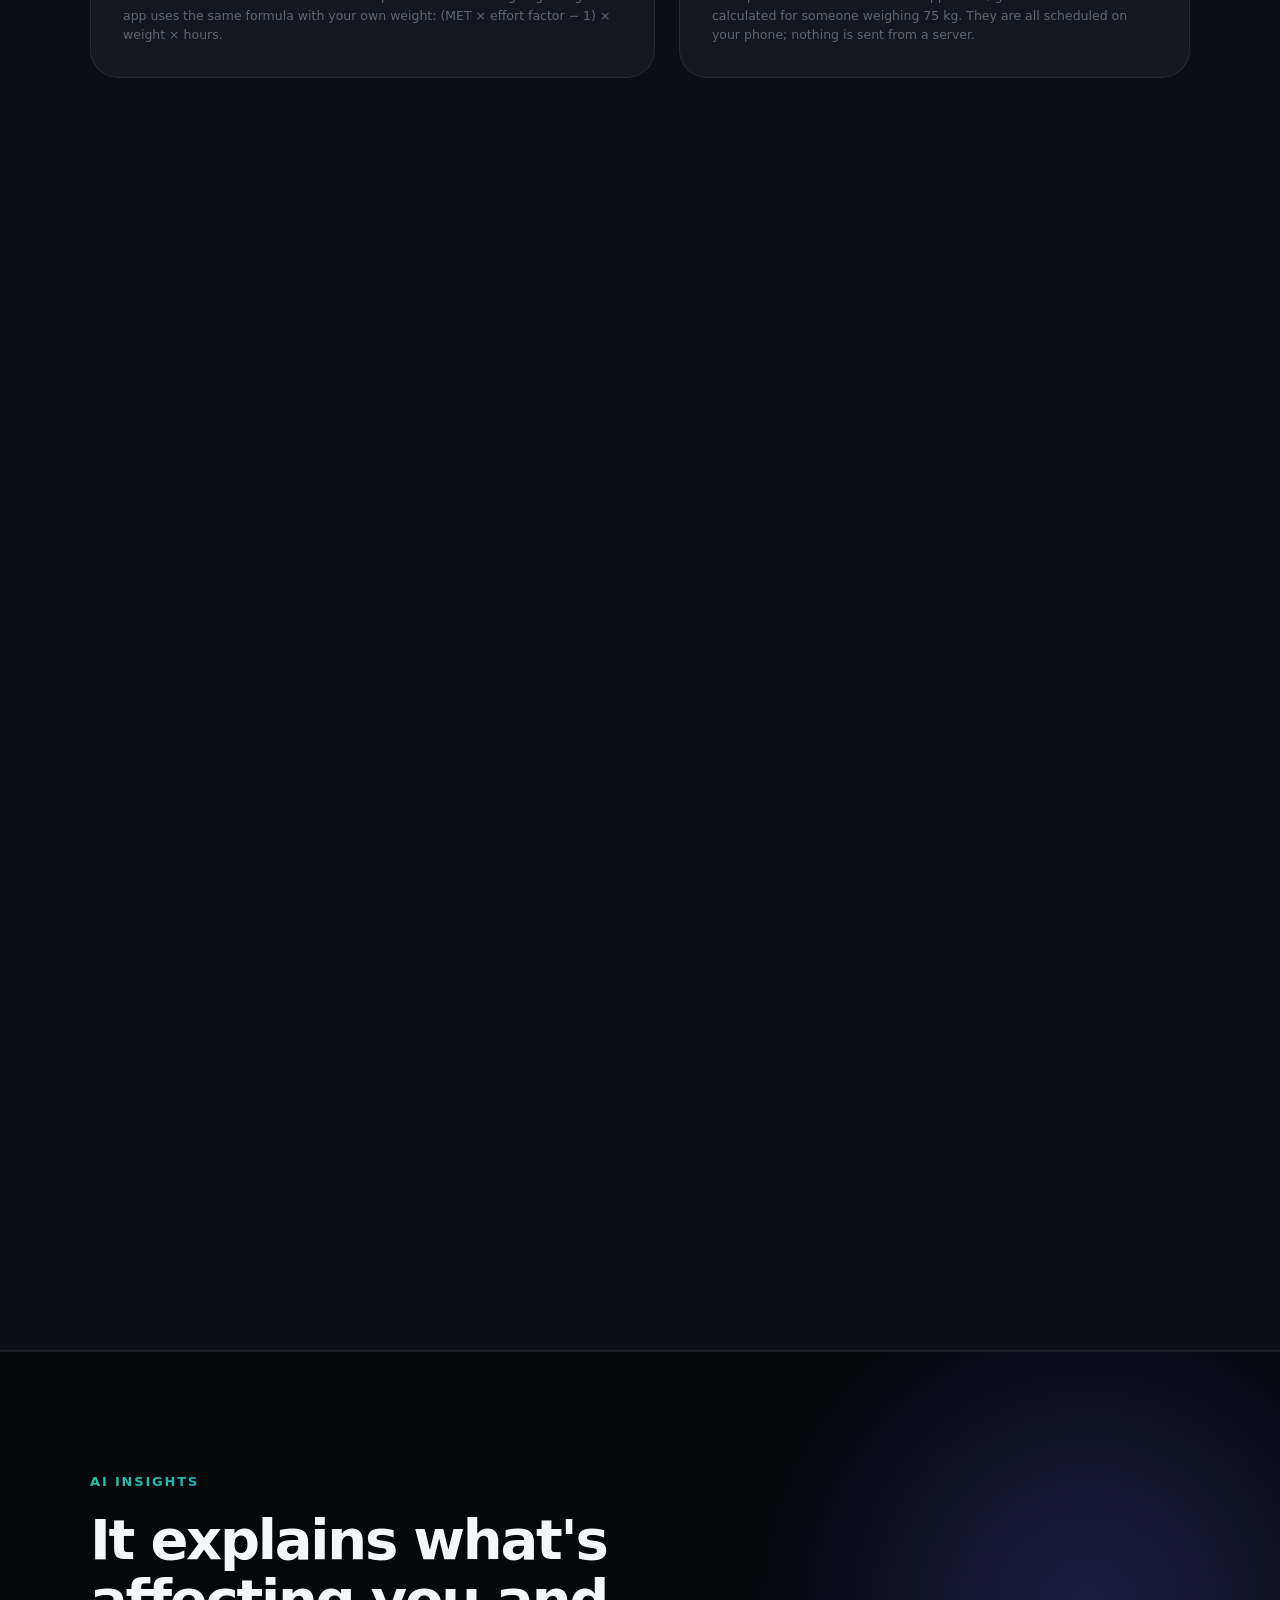
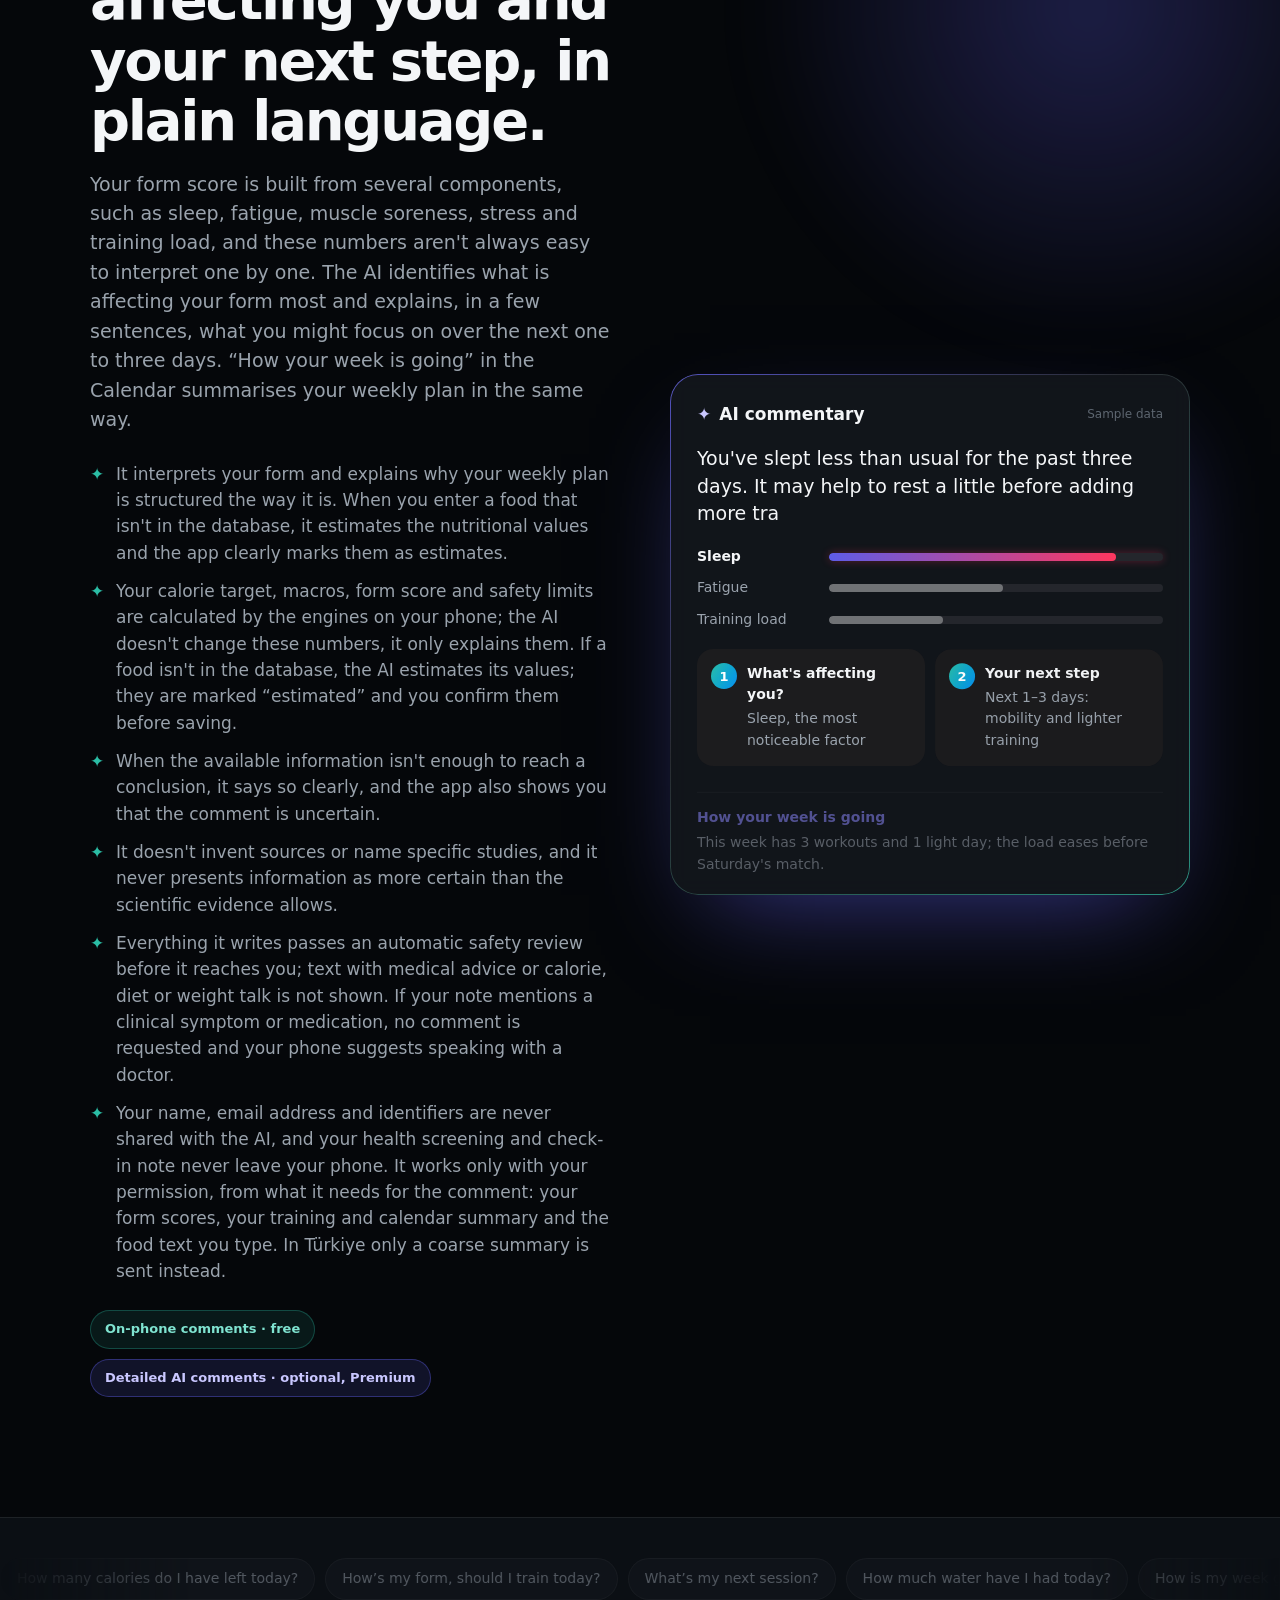
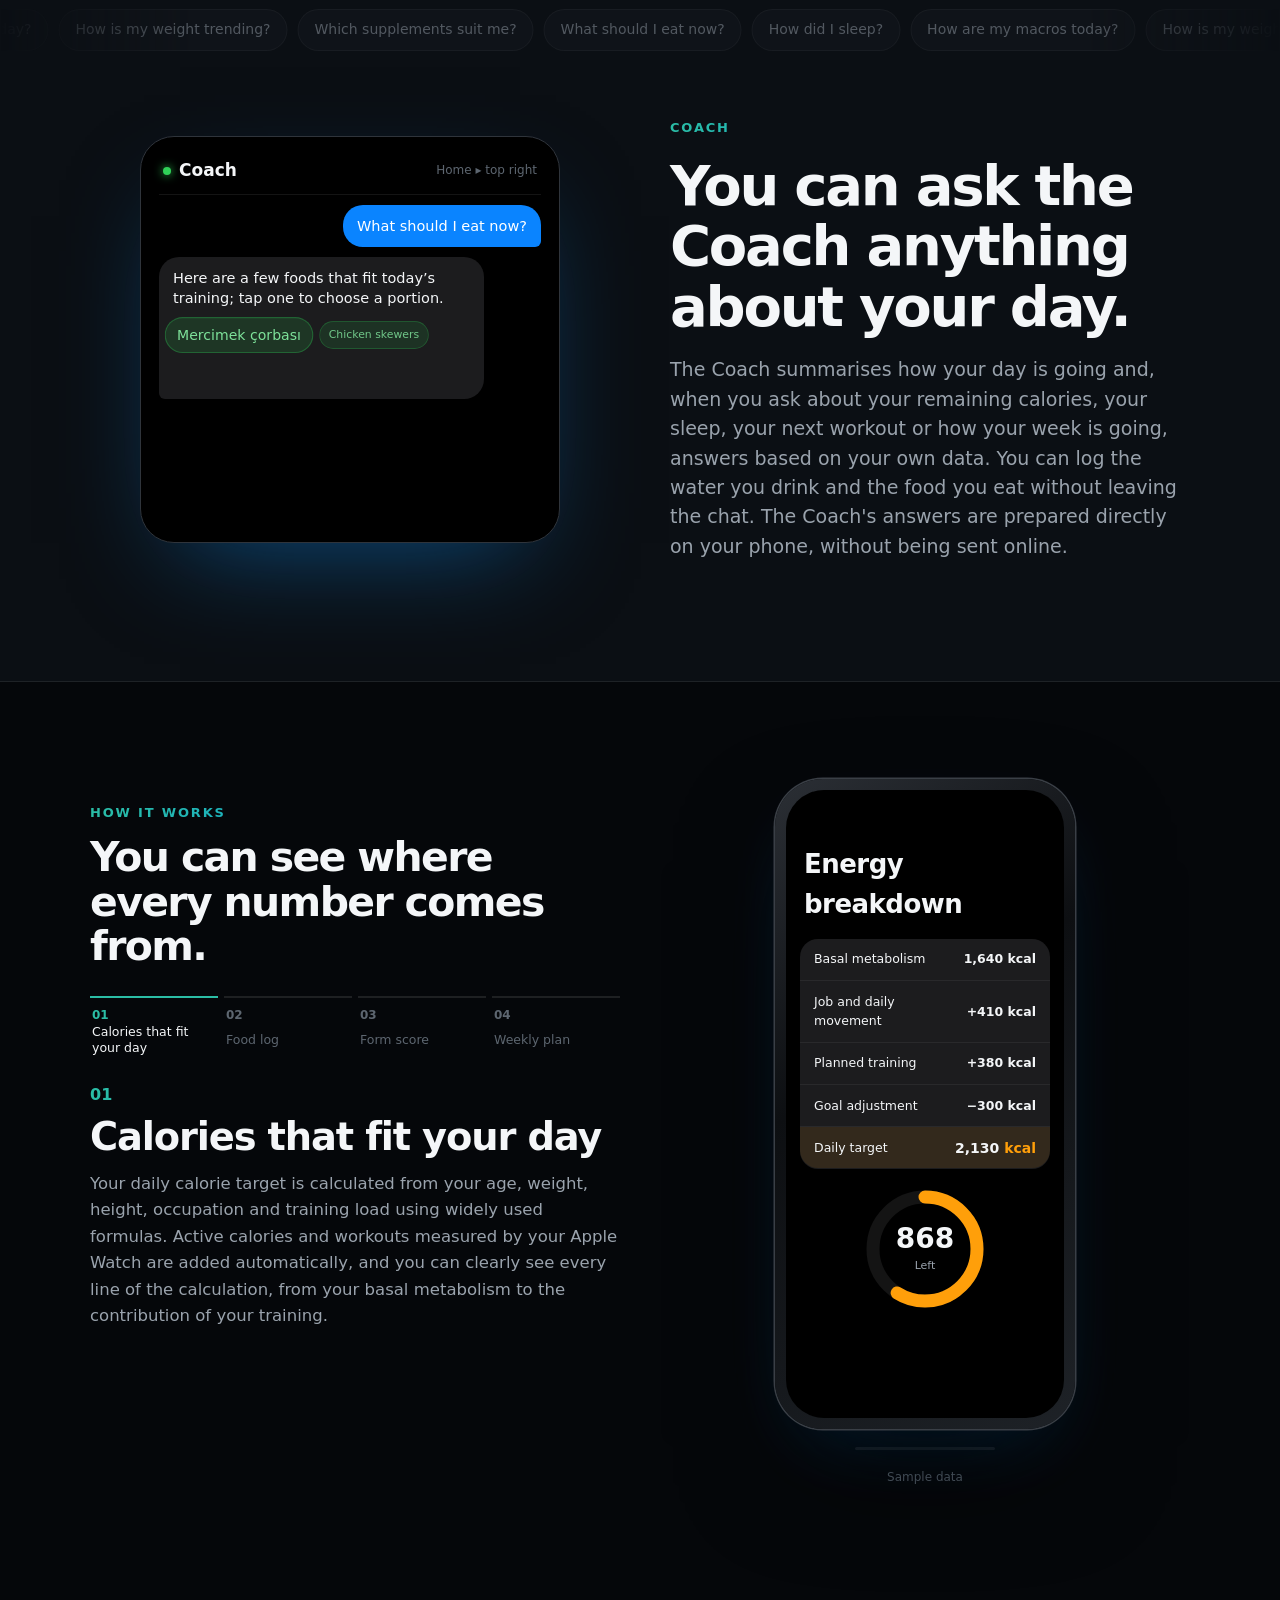
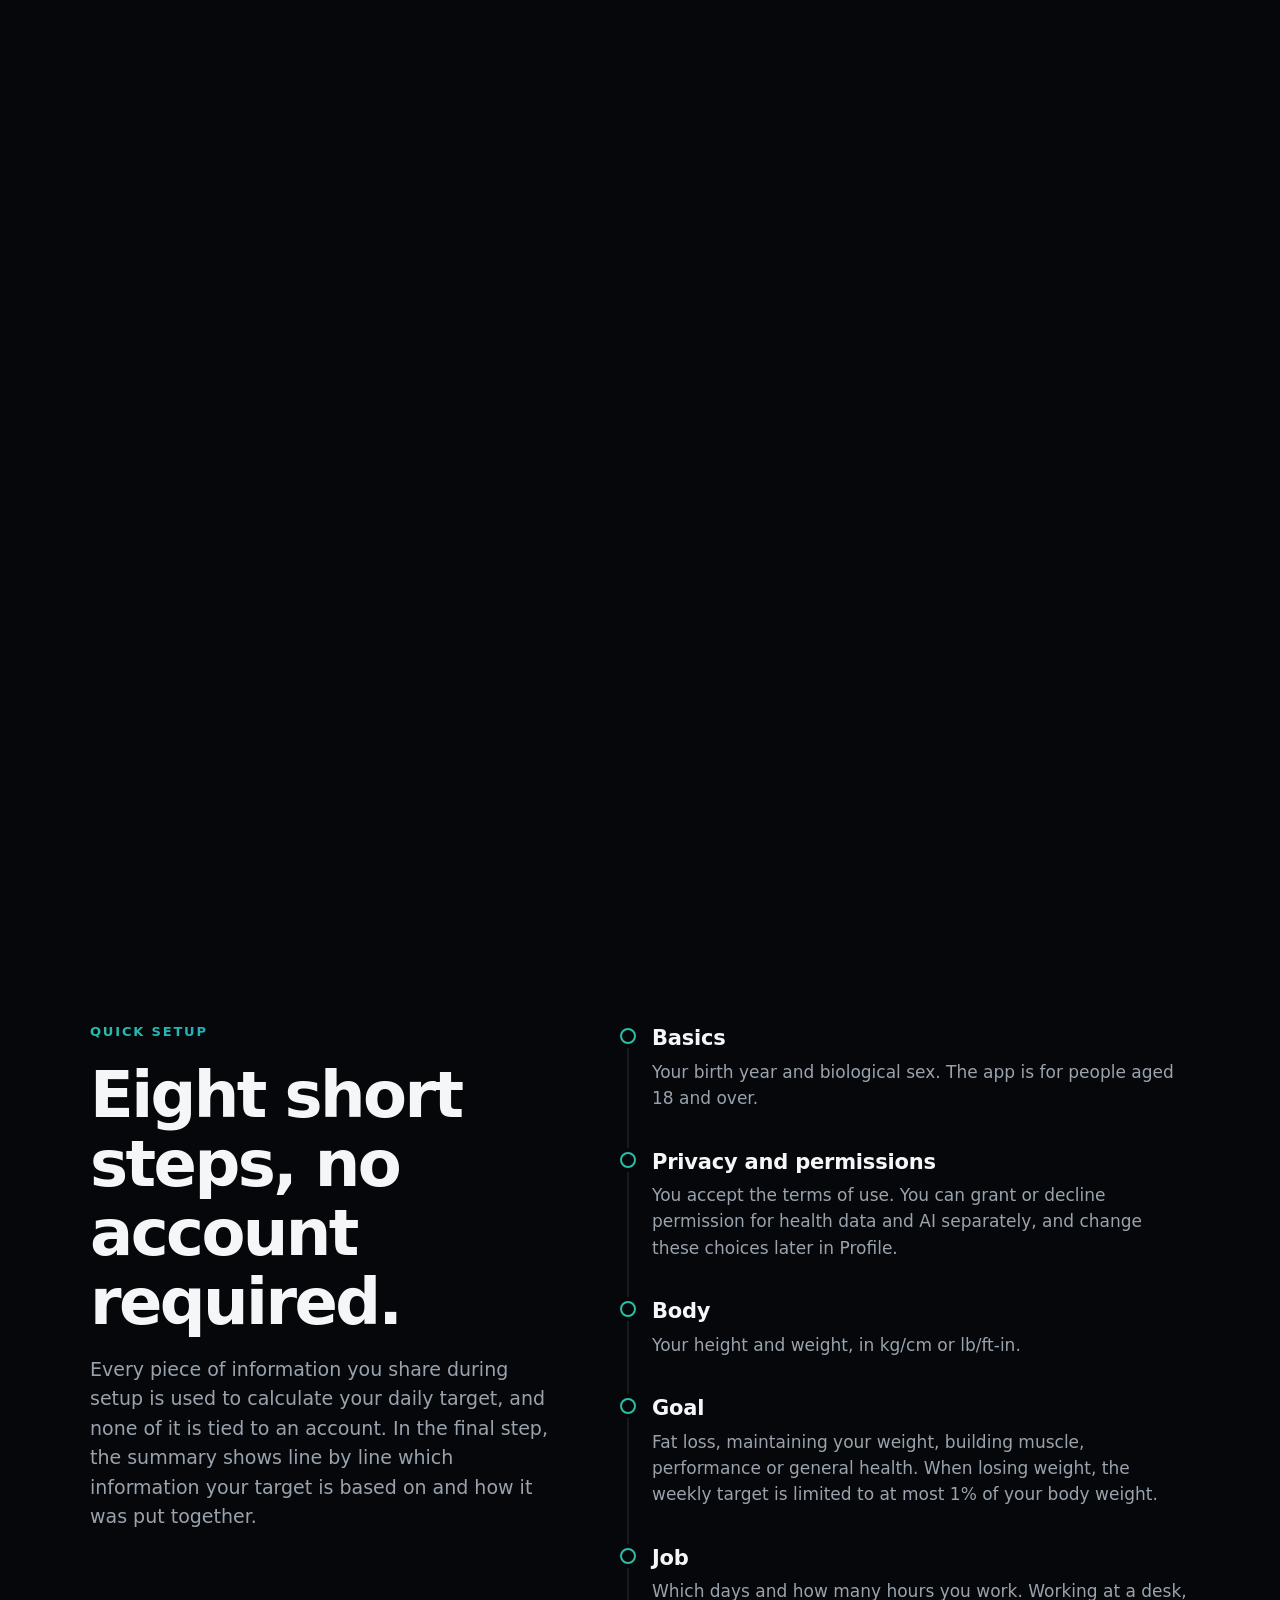
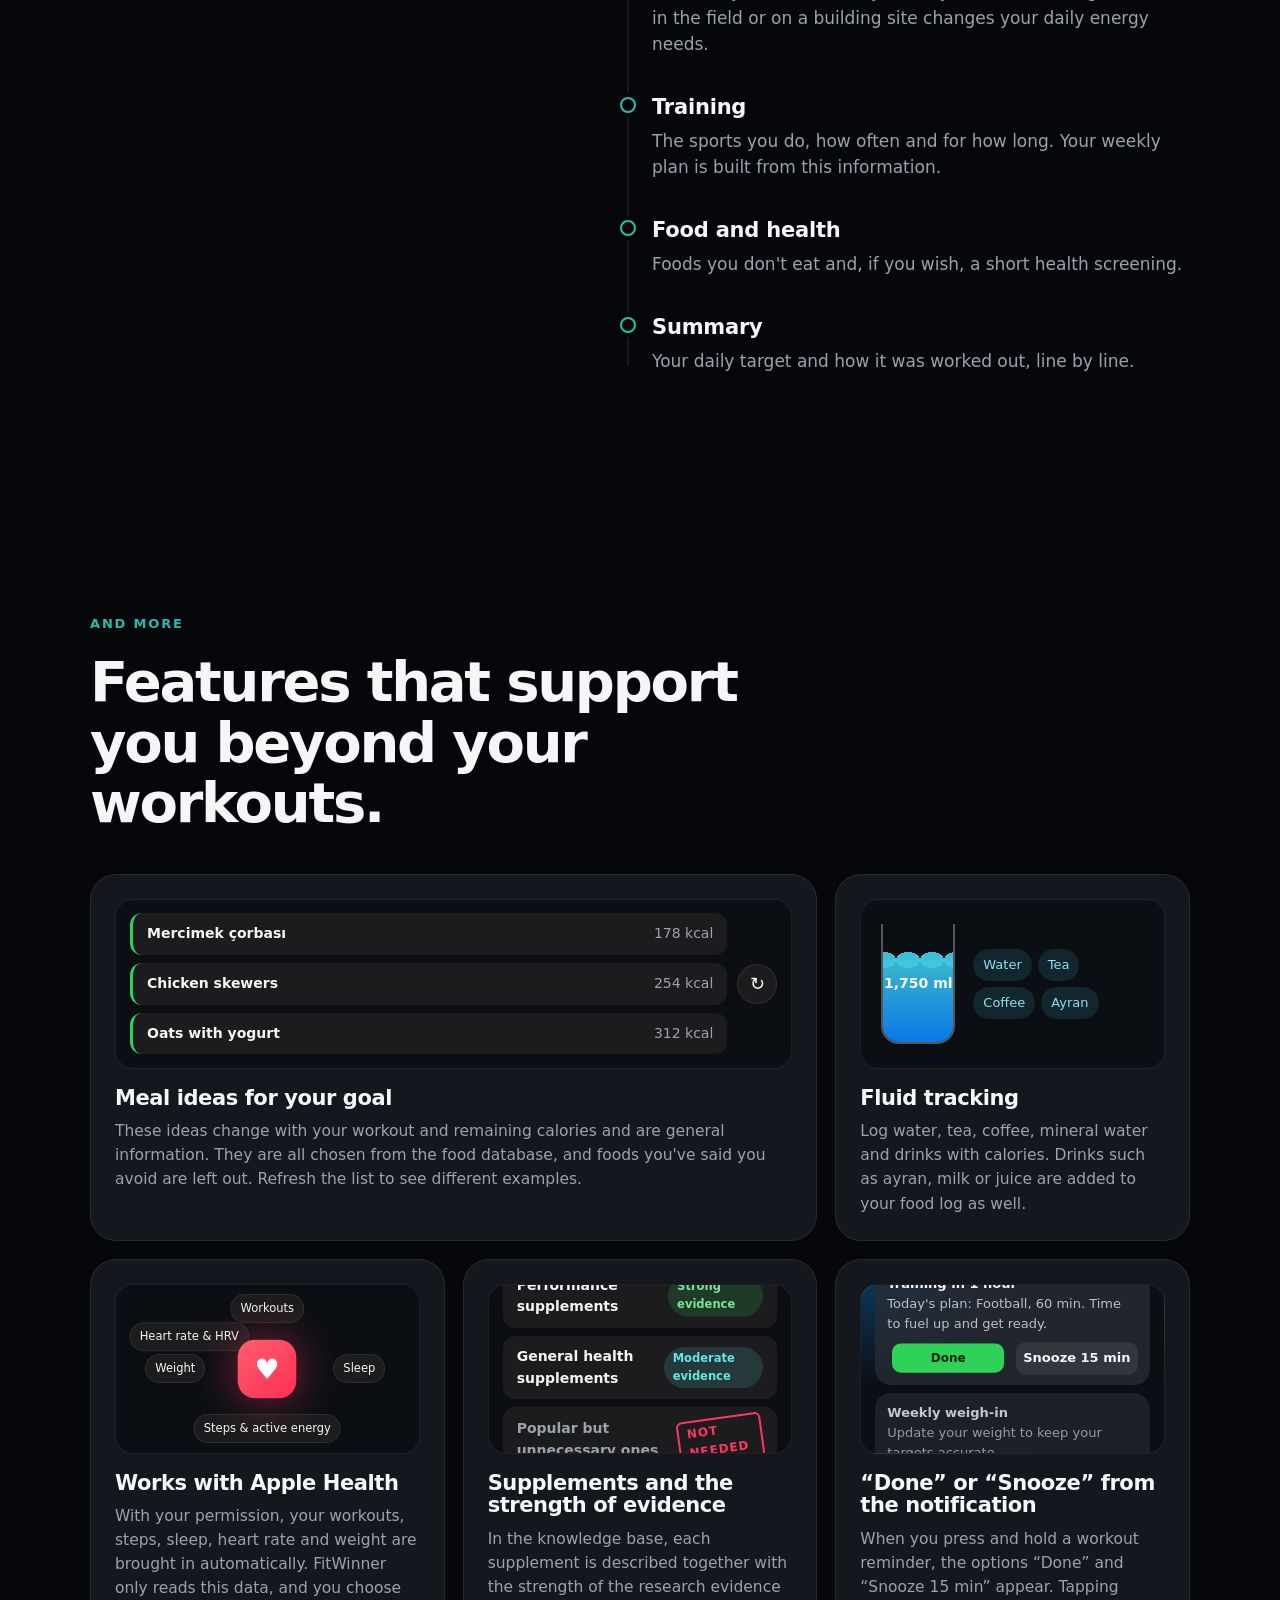
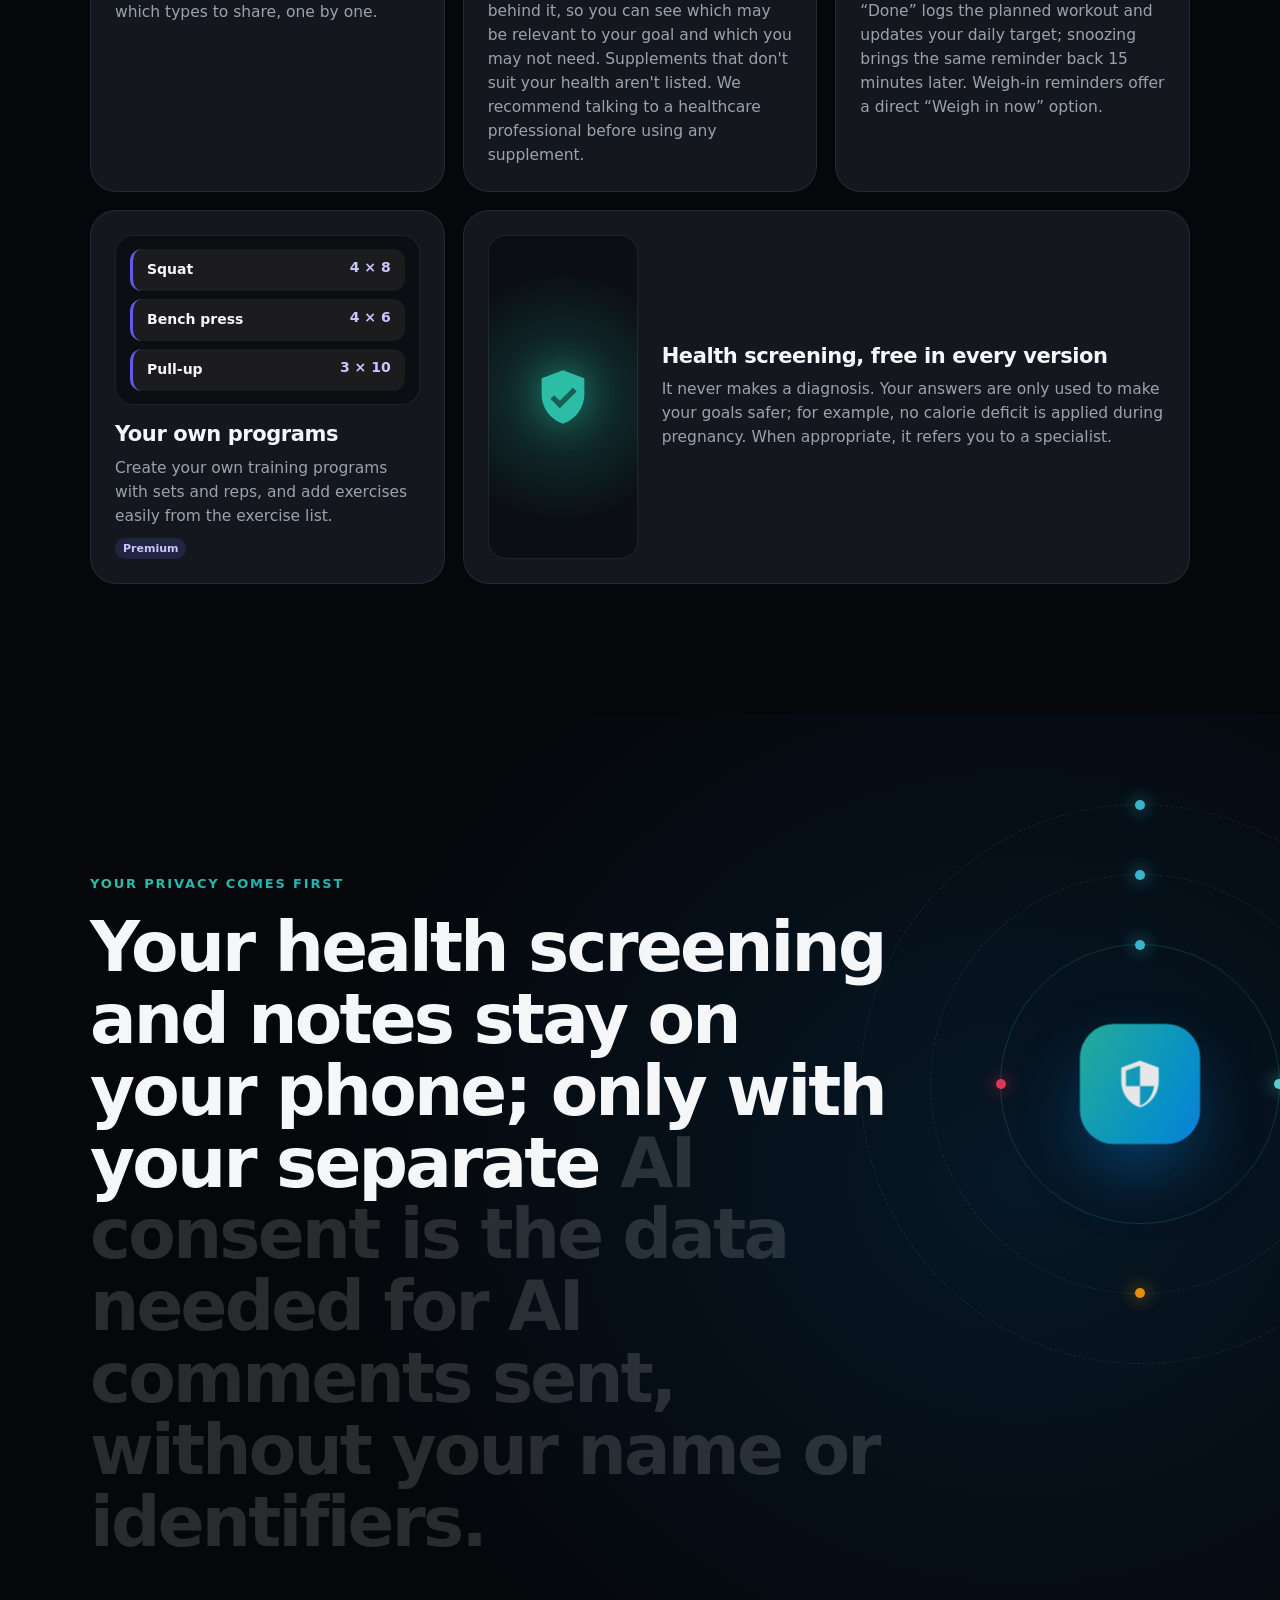
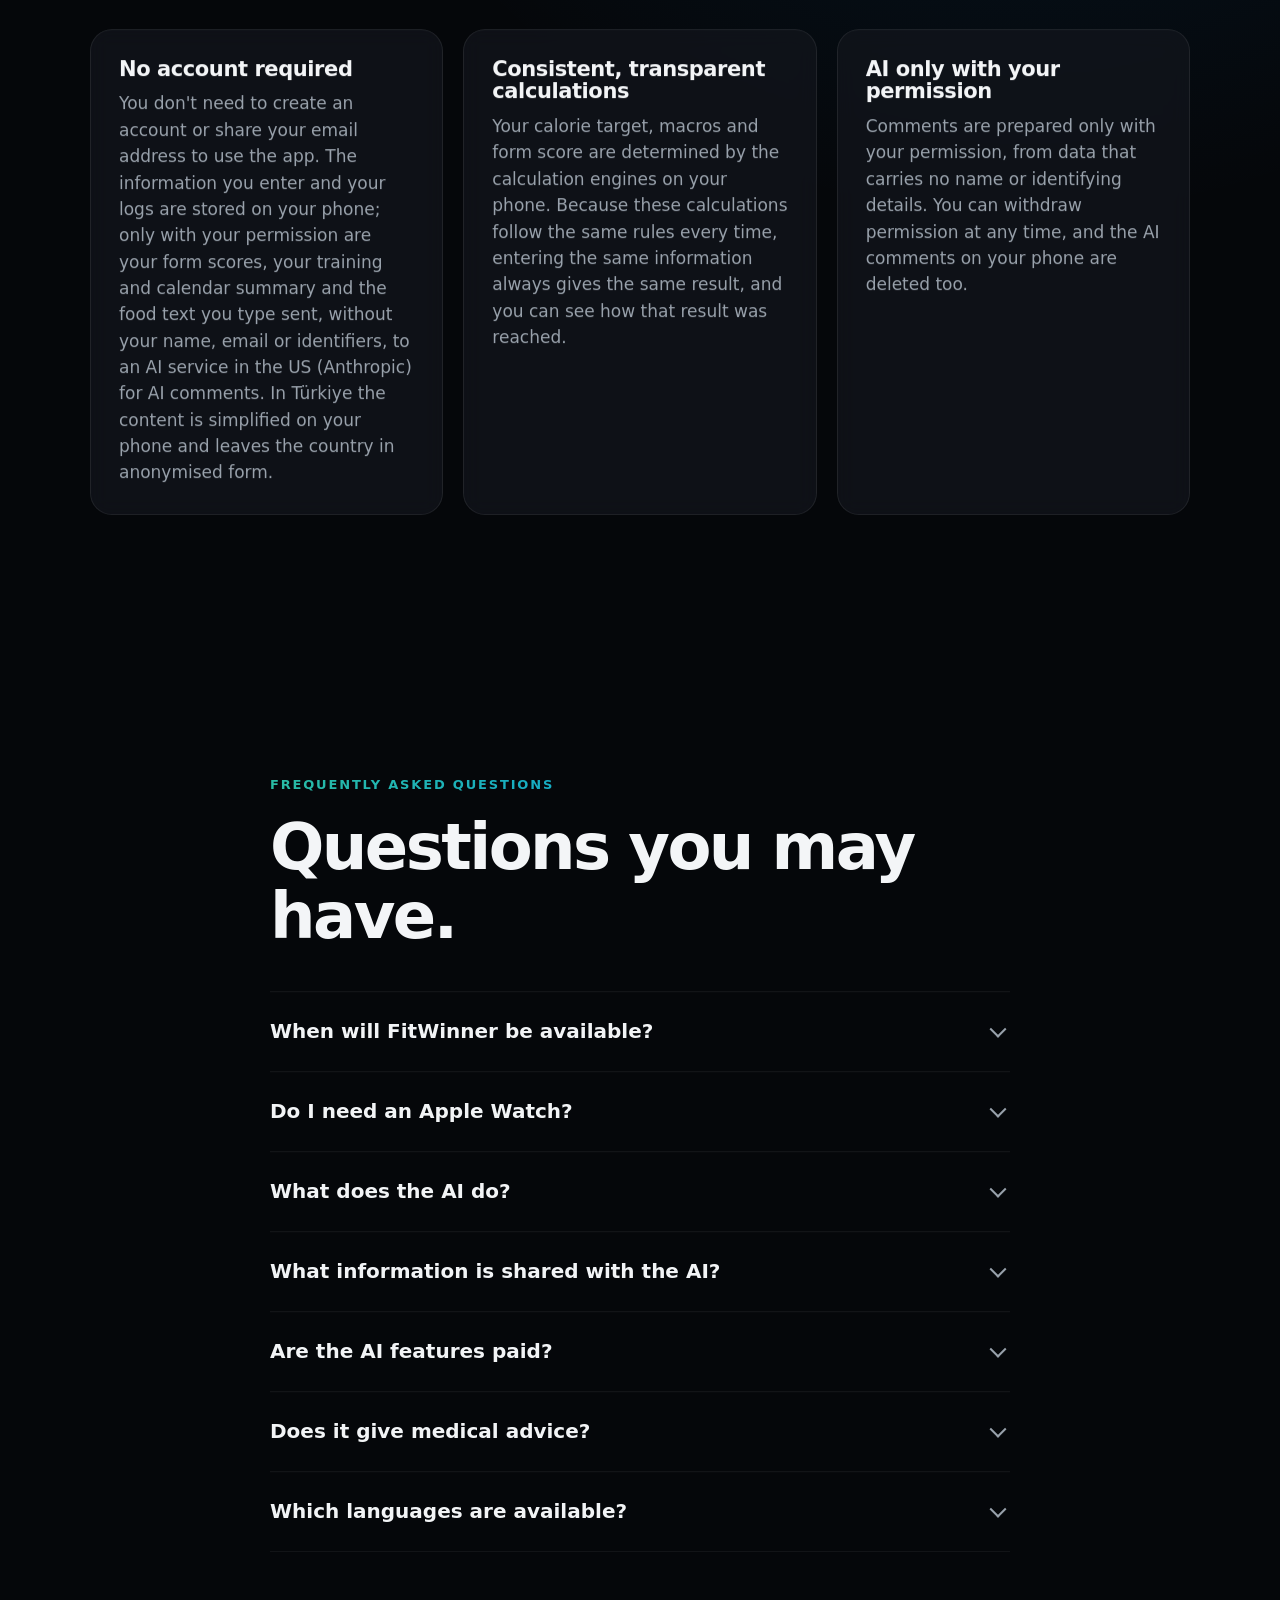
==== commit 15ad15f3: "Site izleyicileri kaldırıldı: Google Analytics, Meta Pixel ve çerez şeridi yok Veri sorumlusu kararı" ====
--- a/en/index.html
+++ b/en/index.html
@@ -31,13 +31,12 @@
 <meta name="twitter:title" content="FitWinner: Calorie tracking, training and recovery">
 <meta name="twitter:description" content="Your daily calorie target, training plan and form score are calculated right on your phone, based on what you share during setup and your daily logs. If you'd like, the AI interprets the results for you in plain language.">
 <meta name="twitter:image" content="https://fitwinner.app/assets/img/og-en-1200x630-d.jpg">
-<link rel="stylesheet" href="../assets/css/site.css?v=20261013a">
+<link rel="stylesheet" href="../assets/css/site.css?v=20261122a">
 <script>if(!document.documentElement.dataset.lang&&/[?&]lang=en(&|$)/.test(location.search))location.replace('/en/'+location.hash);document.documentElement.classList.add('js')</script>
 <script src="../assets/vendor/gsap.min.js" defer></script>
 <script src="../assets/vendor/ScrollTrigger.min.js" defer></script>
-<script src="../assets/js/i18n.js?v=20261113b" defer></script>
-<script src="../assets/js/site.js?v=20261012b" defer></script>
-<script src="../assets/js/consent.js?v=20261012b" defer></script>
+<script src="../assets/js/i18n.js?v=20261122a" defer></script>
+<script src="../assets/js/site.js?v=20261122a" defer></script>
 <script type="application/ld+json" id="ld">{"@context":"https://schema.org","@graph":[{"@type":"Organization","@id":"https://fitwinner.app/#org","name":"EK Digital Technologies OÜ","email":"info@ekdigital.tech"},{"@type":"WebSite","@id":"https://fitwinner.app/#website","url":"https://fitwinner.app/","name":"FitWinner","inLanguage":["tr","en"],"publisher":{"@id":"https://fitwinner.app/#org"}},{"@type":"MobileApplication","@id":"https://fitwinner.app/#app","name":"FitWinner","url":"https://fitwinner.app/en/","description":"FitWinner works out your daily calorie target, training plan and form score on your phone, from your own data. For iPhone and Apple Watch. Coming soon.","operatingSystem":"iOS","applicationCategory":"HealthApplication","availableOnDevice":["iPhone","Apple Watch"],"image":"https://fitwinner.app/assets/img/icon-512.png","sameAs":["https://www.instagram.com/fitwinner.app/"],"offers":{"@type":"Offer","price":"0","priceCurrency":"USD"},"publisher":{"@id":"https://fitwinner.app/#org"}},{"@type":"WebPage","@id":"https://fitwinner.app/en/#page","url":"https://fitwinner.app/en/","name":"FitWinner: Calorie tracking, training and recovery","inLanguage":"en","isPartOf":{"@id":"https://fitwinner.app/#website"},"about":{"@id":"https://fitwinner.app/#app"}},{"@type":"FAQPage","@id":"https://fitwinner.app/en/#faq","inLanguage":"en","isPartOf":{"@id":"https://fitwinner.app/en/#page"},"mainEntity":[{"@type":"Question","name":"When will FitWinner be available?","acceptedAnswer":{"@type":"Answer","text":"FitWinner is currently in closed beta. We'll announce it on this page when it becomes available on the App Store."}},{"@type":"Question","name":"Do I need an Apple Watch?","acceptedAnswer":{"@type":"Answer","text":"No, it isn't required. Calorie tracking, food logging and your training plan all work without one. If you connect Apple Watch or Apple Health, your resting heart rate, HRV and sleep are included in your form score."}},{"@type":"Question","name":"What does the AI do?","acceptedAnswer":{"@type":"Answer","text":"Only with your permission, it interprets your form score and plan in short notes and estimates the values of foods that aren't in the database, marking them “estimated”. The AI doesn't calculate your calorie target, macros or form score; those come from calculations on your phone."}},{"@type":"Question","name":"What information is shared with the AI?","acceptedAnswer":{"@type":"Answer","text":"Your name, email address and account details are never shared, and the app doesn't use accounts at all. Your health screening and check-in note are not sent either. With your permission, your form scores, your training and calendar summary and the food text you type are sent for the comment; in Türkiye only a coarse summary. If you withdraw permission, the AI comments on your phone are deleted too."}},{"@type":"Question","name":"Are the AI features paid?","acceptedAnswer":{"@type":"Answer","text":"Comments prepared on your phone are free. Detailed AI comments, plan explanations and food estimates are part of Premium, and all of them are optional."}},{"@type":"Question","name":"Does it give medical advice?","acceptedAnswer":{"@type":"Answer","text":"No. FitWinner is for people aged 18 and over. It isn't a medical device; it doesn't diagnose or recommend treatment. If you have a health condition, we recommend discussing your goals with your doctor."}},{"@type":"Question","name":"Which languages are available?","acceptedAnswer":{"@type":"Answer","text":"The app is available in 12 languages: Turkish, English, German, French, Dutch, Spanish, Italian, Portuguese, Polish, Greek, Czech and Estonian. This site is currently available in Turkish and English."}}]}]}</script>
 </head>
 <body>
@@ -622,18 +621,10 @@
       <a href="https://ekdigitaltech-ui.github.io/fitwinner-legal/kvkk/" data-i18n="ft.kvkk">KVKK Notice</a>
       <a href="https://ekdigitaltech-ui.github.io/fitwinner-legal/health-data/" data-i18n="ft.healthData">Consumer Health Data Privacy Policy</a>
       <a href="mailto:info@ekdigital.tech" data-i18n="ft.contact">Contact</a>
-      <a href="#" data-consent-open data-i18n="ft.cookies">Cookie preferences</a>
       <a class="ig-foot" href="https://www.instagram.com/fitwinner.app/" target="_blank" rel="noopener"><svg viewBox="0 0 24 24" aria-hidden="true"><rect x="2.5" y="2.5" width="19" height="19" rx="5.5" fill="none" stroke="currentColor" stroke-width="2"/><circle cx="12" cy="12" r="4.3" fill="none" stroke="currentColor" stroke-width="2"/><circle cx="17.6" cy="6.4" r="1.3" fill="currentColor"/></svg><span>@fitwinner.app</span></a>
     </nav>
   </div>
-  <p class="wrap tm muted" data-i18n="ft.tm">Apple, iPhone, Apple Watch and App Store are trademarks of Apple Inc., registered in the U.S. and other countries. Analytics and advertising cookies are used only with your permission. FitWinner is for general information and does not replace medical advice.</p>
+  <p class="wrap tm muted" data-i18n="ft.tm">Apple, iPhone, Apple Watch and App Store are trademarks of Apple Inc., registered in the U.S. and other countries. FitWinner is for general information and does not replace medical advice.</p>
 </footer>
-<div class="consent" id="consent" role="dialog" aria-live="polite" aria-labelledby="consent-title" hidden>
-  <p class="consent-text"><b id="consent-title" data-i18n="ck.title">Your cookie choice</b> <span data-i18n="ck.text">We use Google Analytics and Meta Pixel cookies to understand how the site is used and to measure our ads, only if you allow it.</span> <a href="https://ekdigitaltech-ui.github.io/fitwinner-legal/privacy/" data-i18n="ck.more">Privacy Policy</a></p>
-  <div class="consent-actions">
-    <button type="button" class="btn-c" data-consent="reject" data-i18n="ck.reject">Decline</button>
-    <button type="button" class="btn-c" data-consent="accept" data-i18n="ck.accept">Accept</button>
-  </div>
-</div>
 </body>
 </html>
--- a/assets/css/site.css
+++ b/assets/css/site.css
@@ -558,21 +558,3 @@
   .orbit { opacity: .3; top: auto; bottom: -220px; }
   .o-core { display: none; }
 }
-
-/* ---------- cookie consent ---------- */
-.consent { position: fixed; z-index: 60; left: 50%; bottom: 18px; width: min(720px, calc(100% - 24px)); transform: translate(-50%, 20px); opacity: 0;
-  transition: transform .25s ease, opacity .25s ease; display: flex; align-items: center; gap: 18px; padding: 16px 18px; border-radius: 18px;
-  background: rgba(20, 24, 30, .94); border: 1px solid var(--line); box-shadow: 0 20px 60px -20px rgba(0, 0, 0, .9);
-  backdrop-filter: blur(16px); -webkit-backdrop-filter: blur(16px); font-size: 14px; color: var(--muted); }
-.consent.on { transform: translate(-50%, 0); opacity: 1; }
-.consent[hidden] { display: none; }
-.consent-text { flex: 1; line-height: 1.5; }
-.consent-text b { color: var(--text); margin-right: 4px; }
-.consent-text a { color: var(--text); }
-.consent-actions { display: flex; gap: 8px; flex: none; }
-.btn-c { appearance: none; font: 600 14px var(--font); color: var(--text); background: var(--surface-3); border: 1px solid var(--line); border-radius: 999px; padding: 10px 18px; cursor: pointer; }
-.btn-c:hover { background: #3a3a3e; }
-@media (max-width: 600px) {
-  .consent { flex-direction: column; align-items: stretch; gap: 12px; bottom: 12px; }
-  .consent-actions .btn-c { flex: 1; }
-}
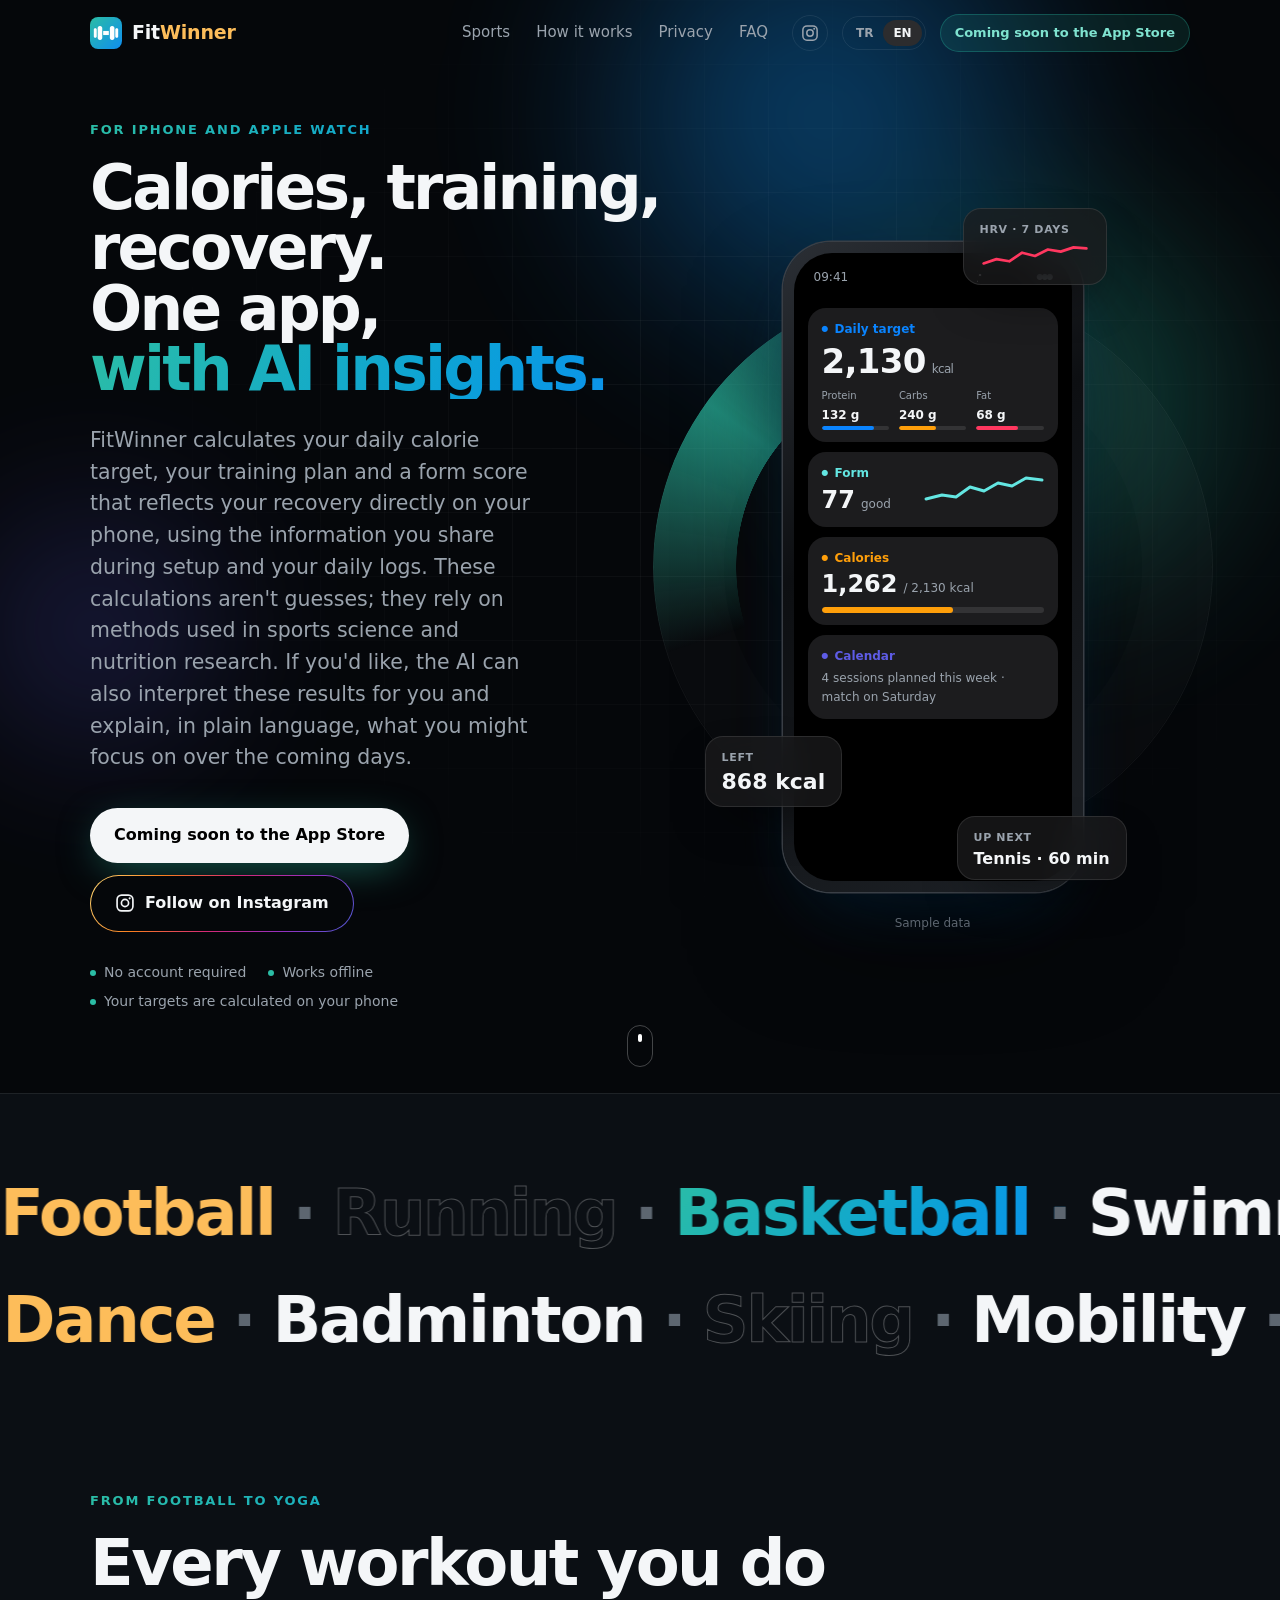
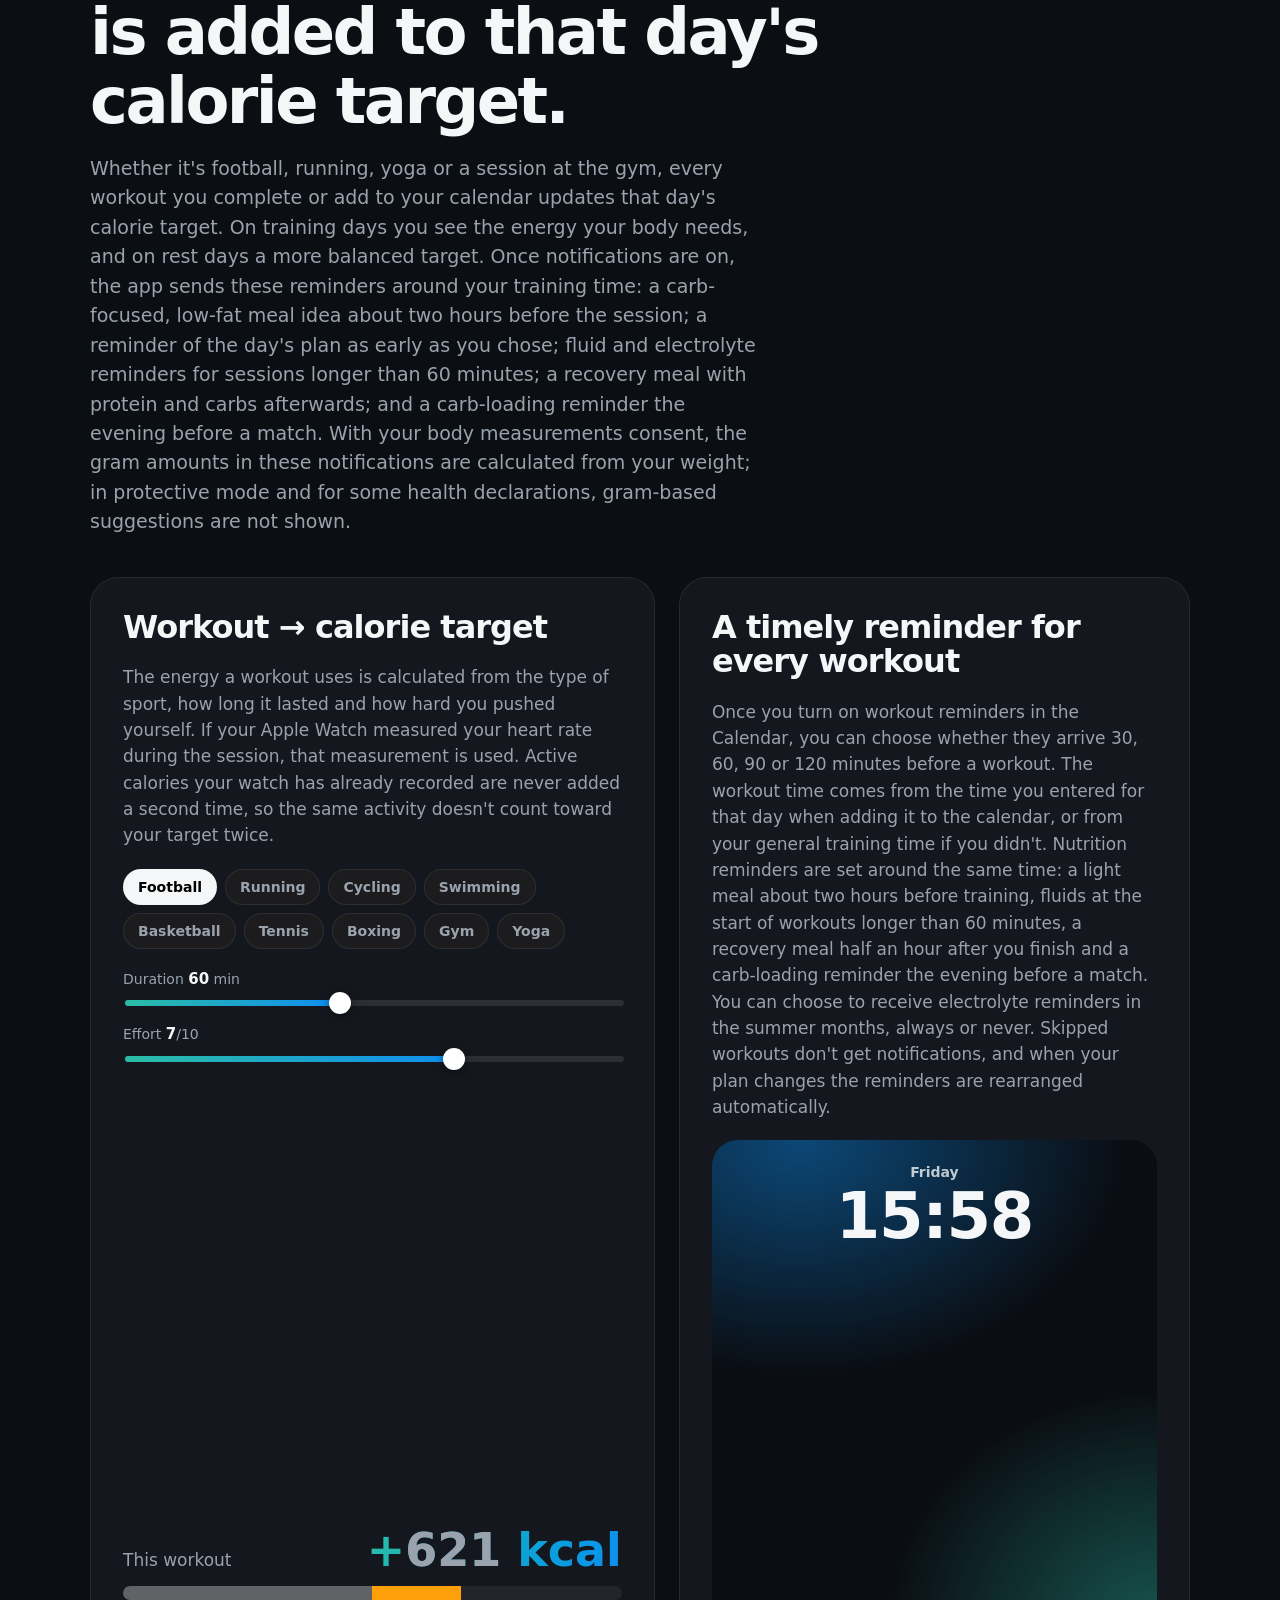
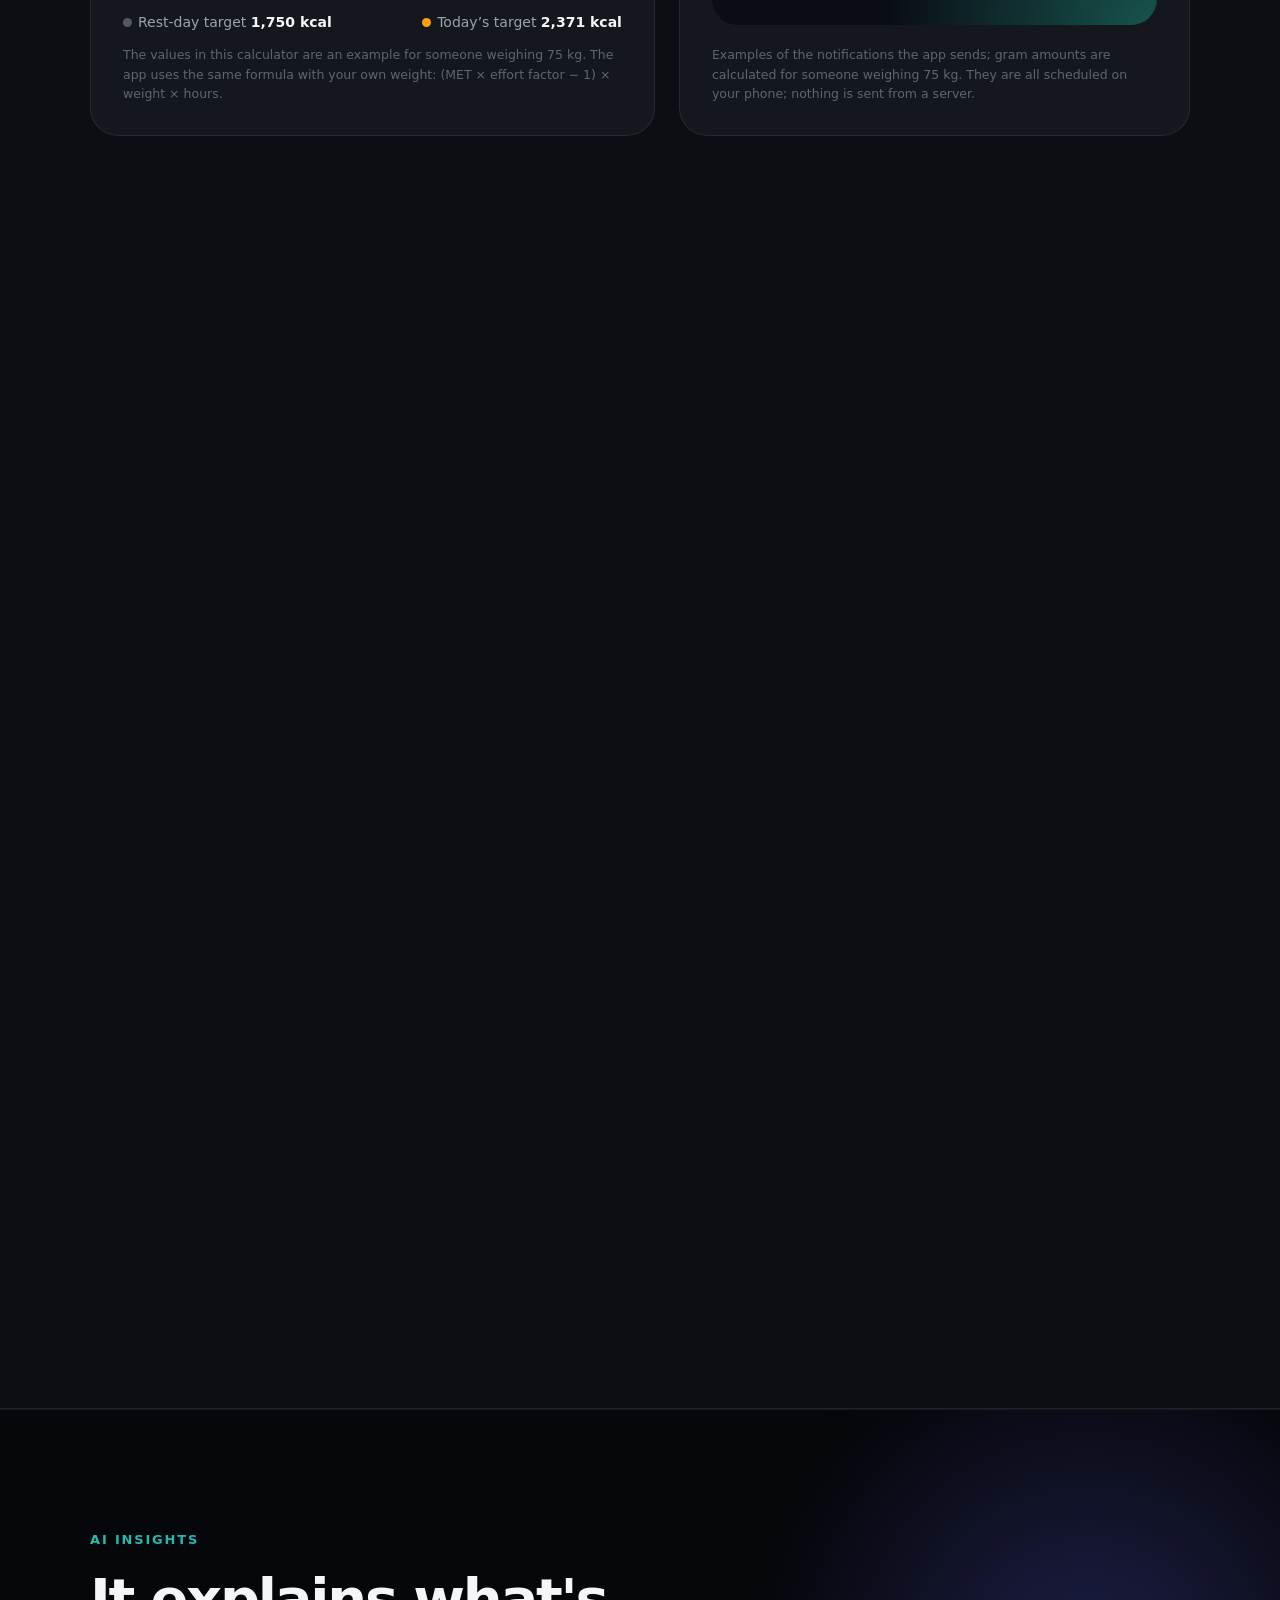
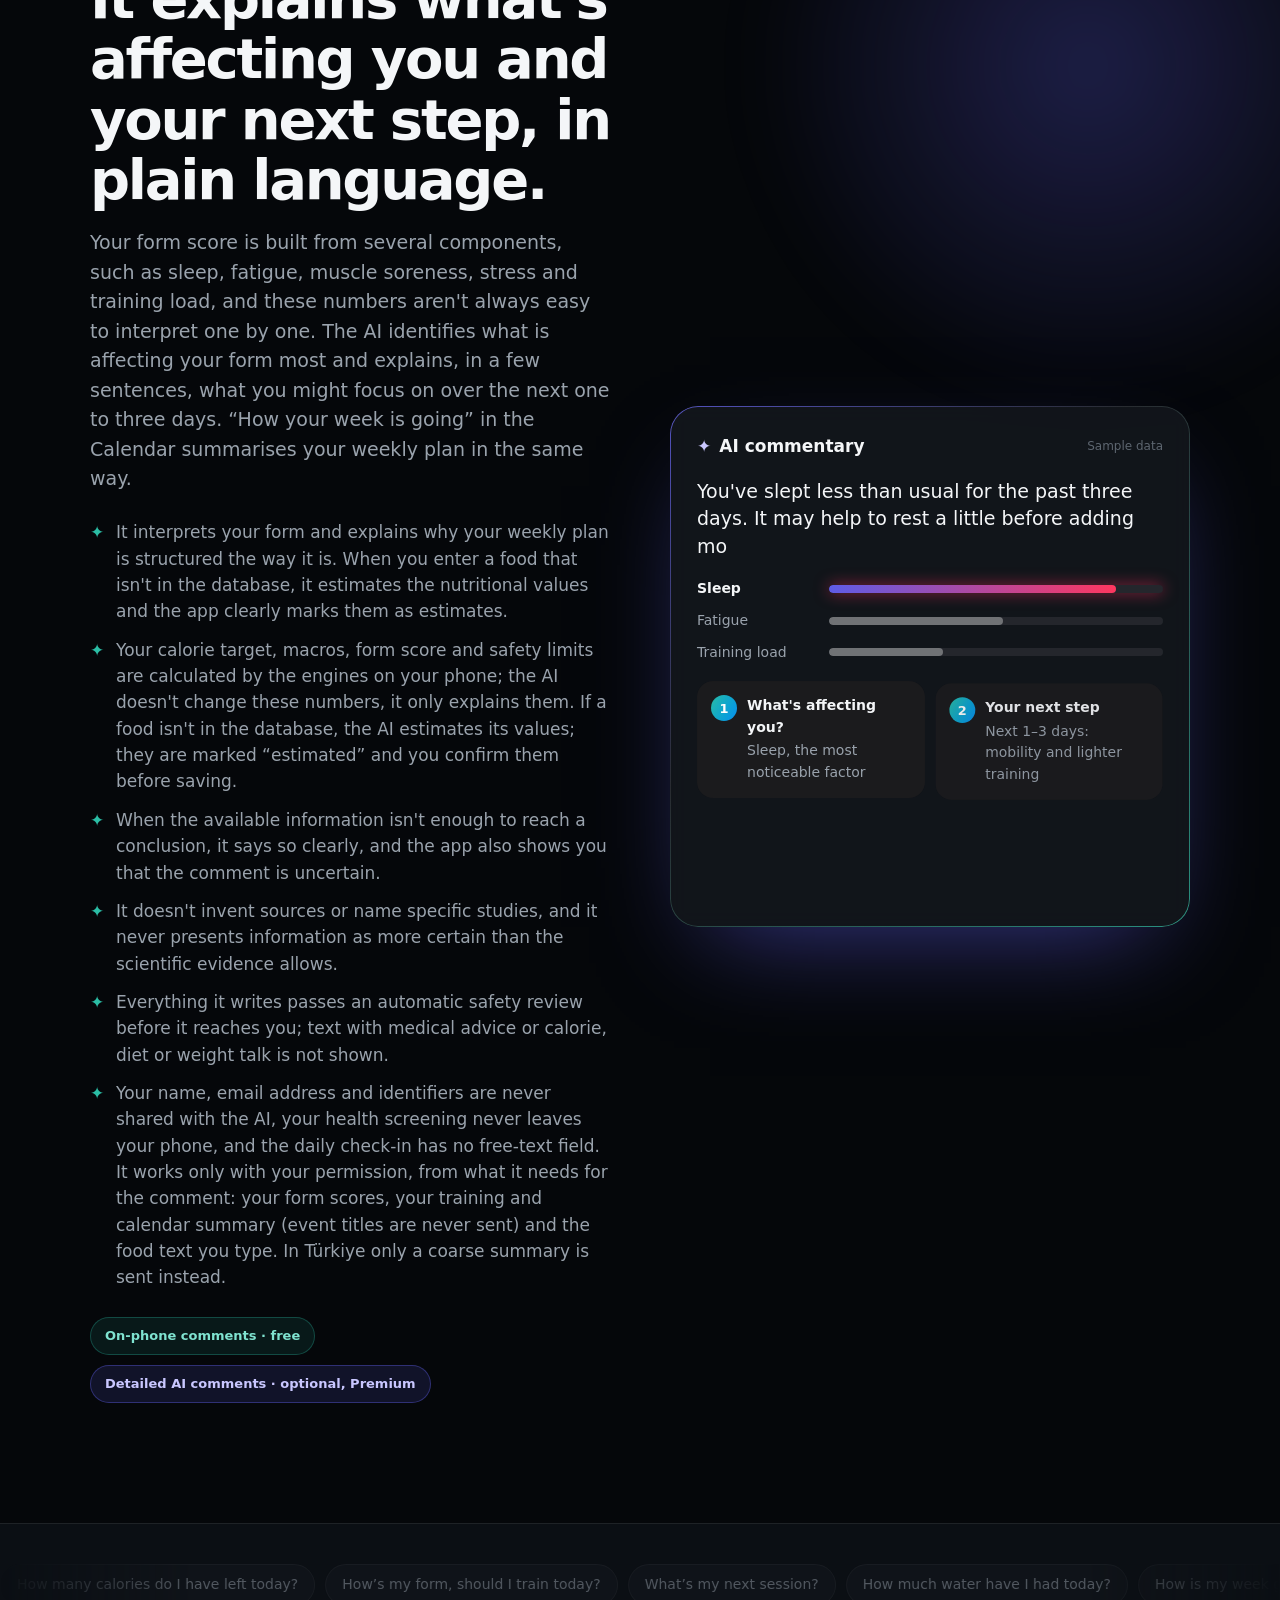
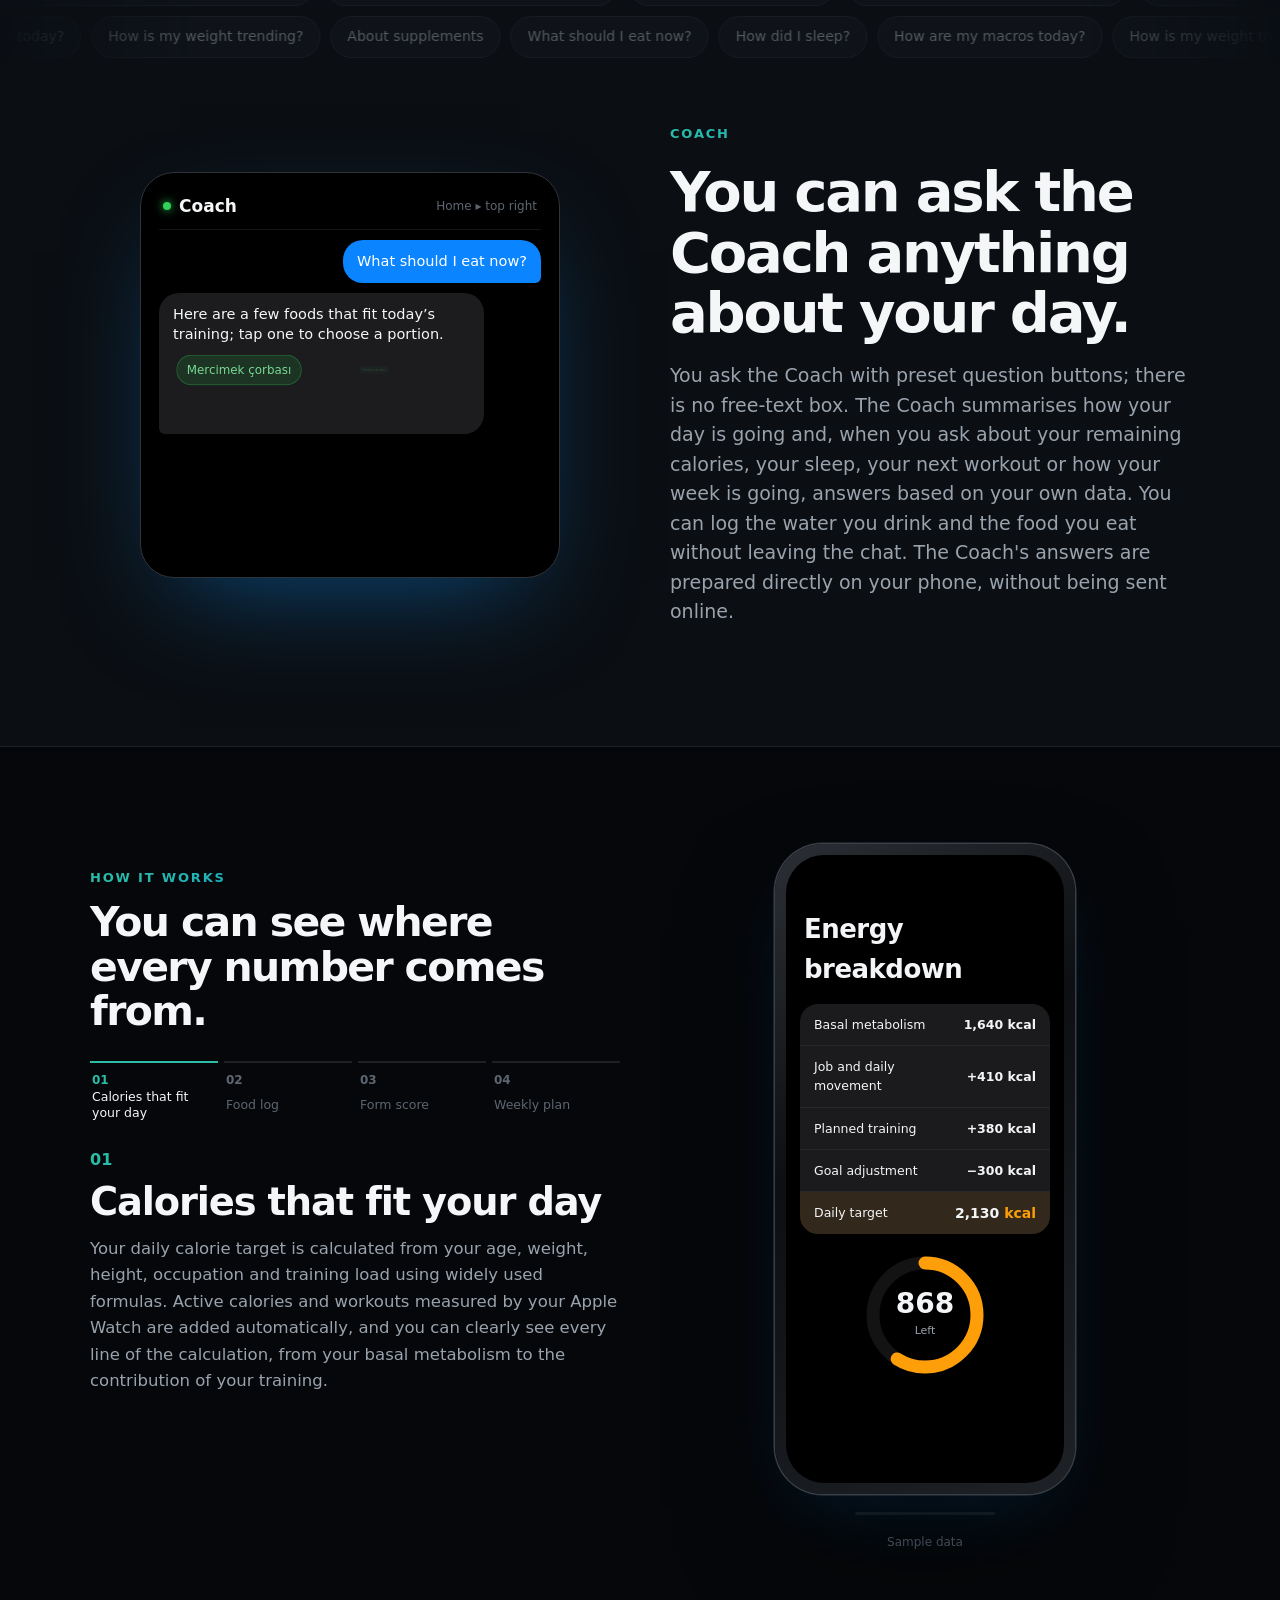
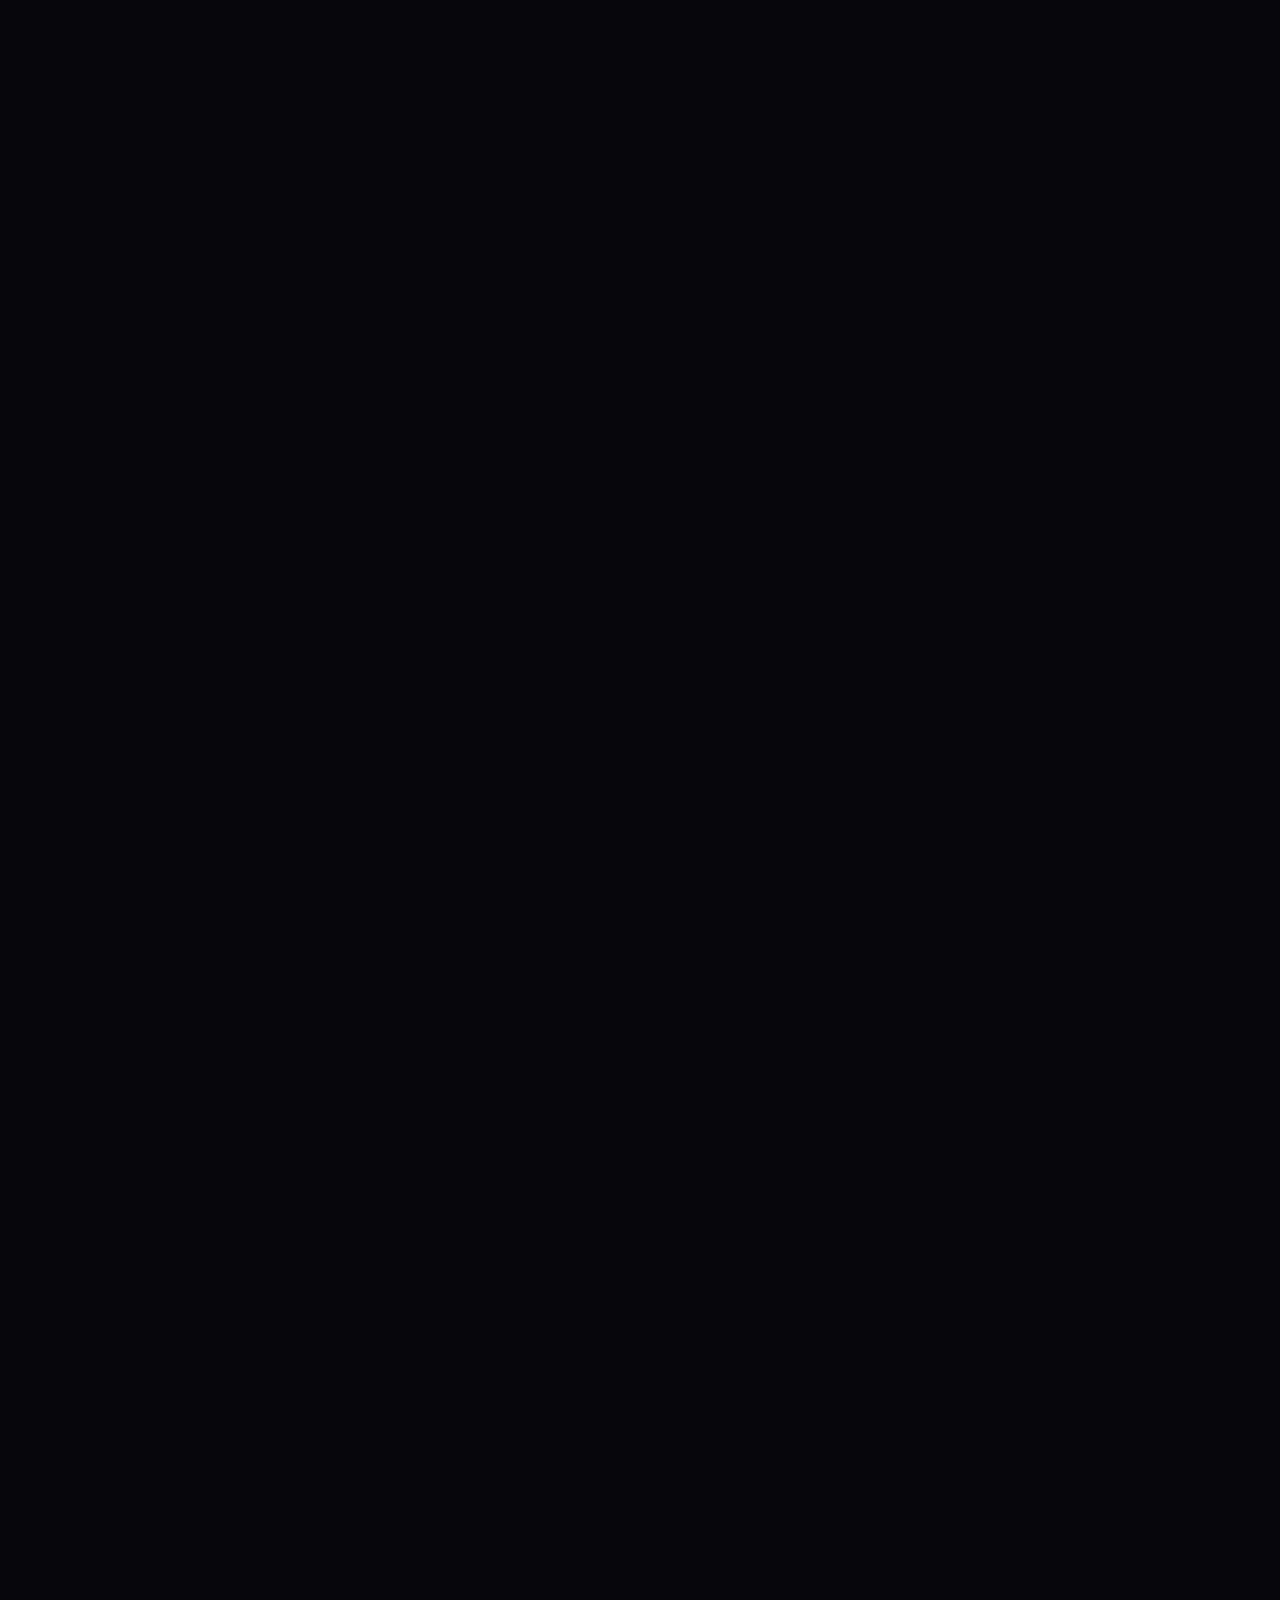
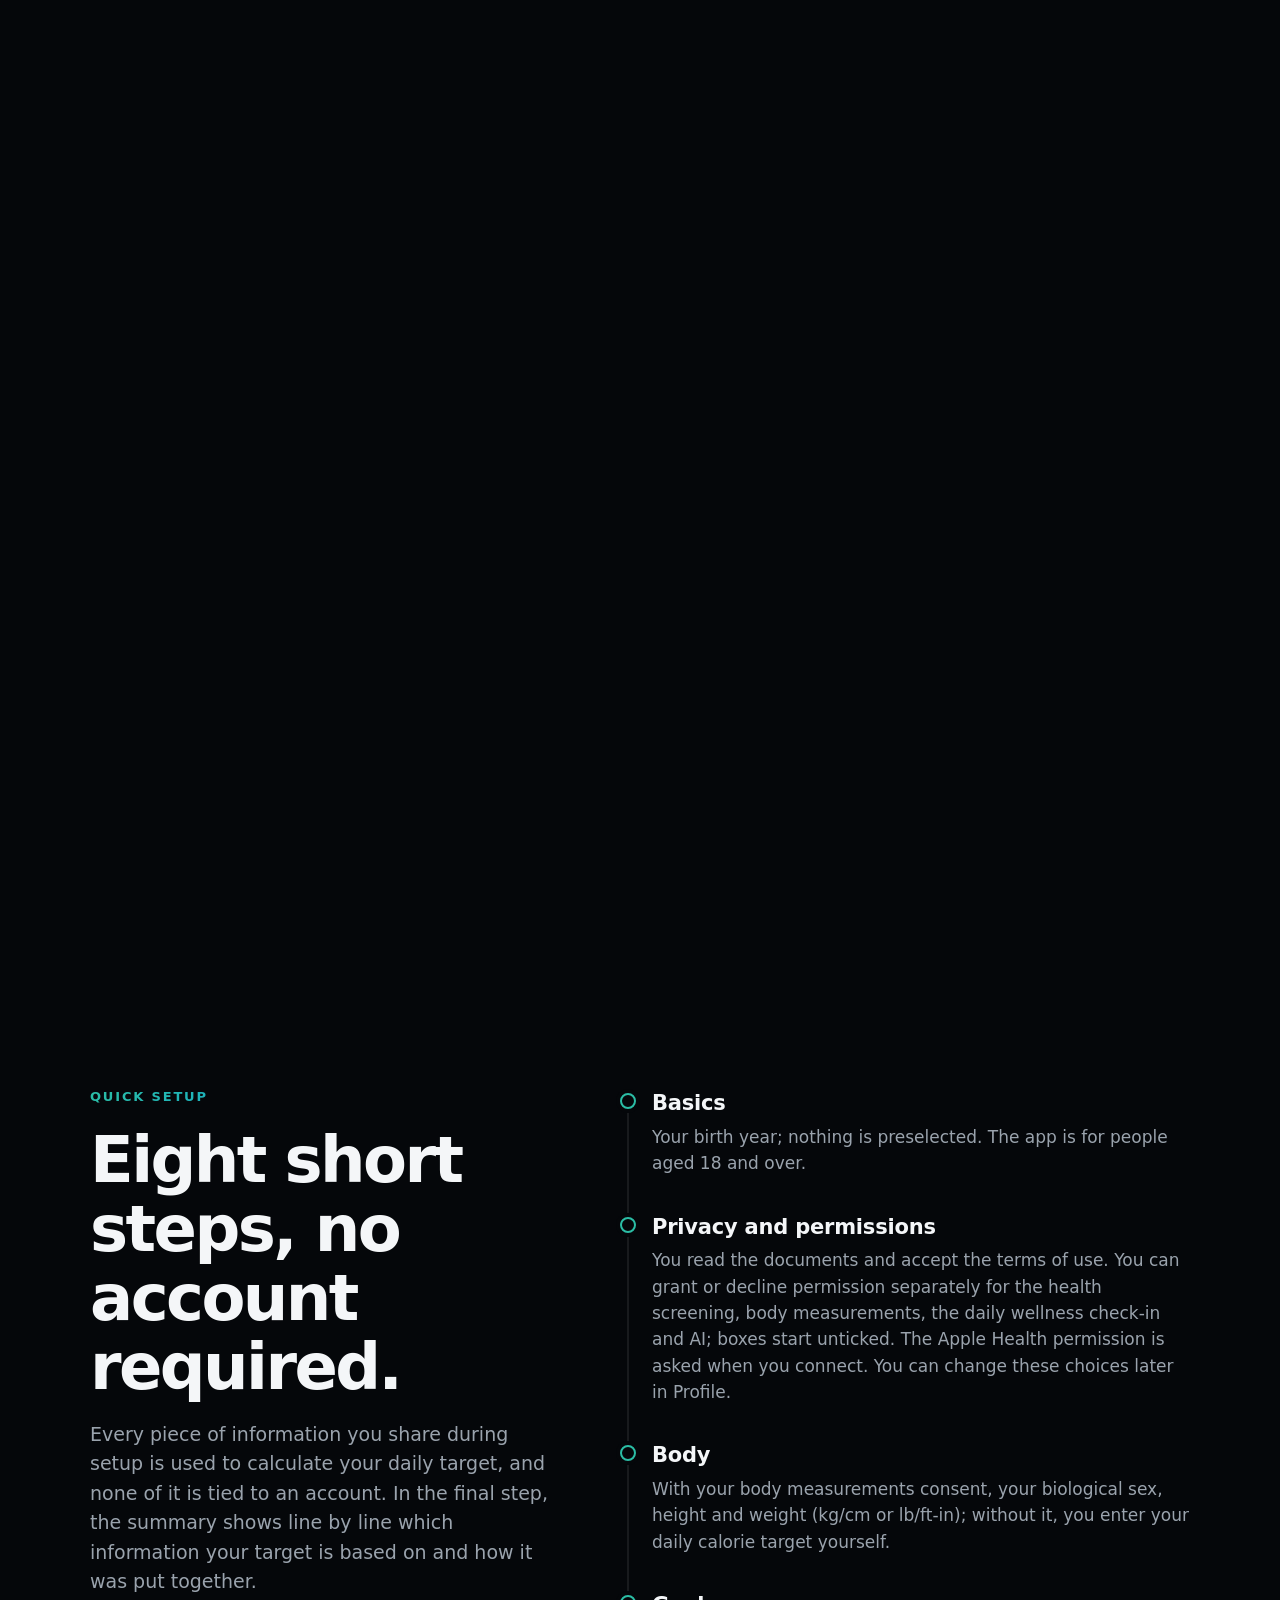
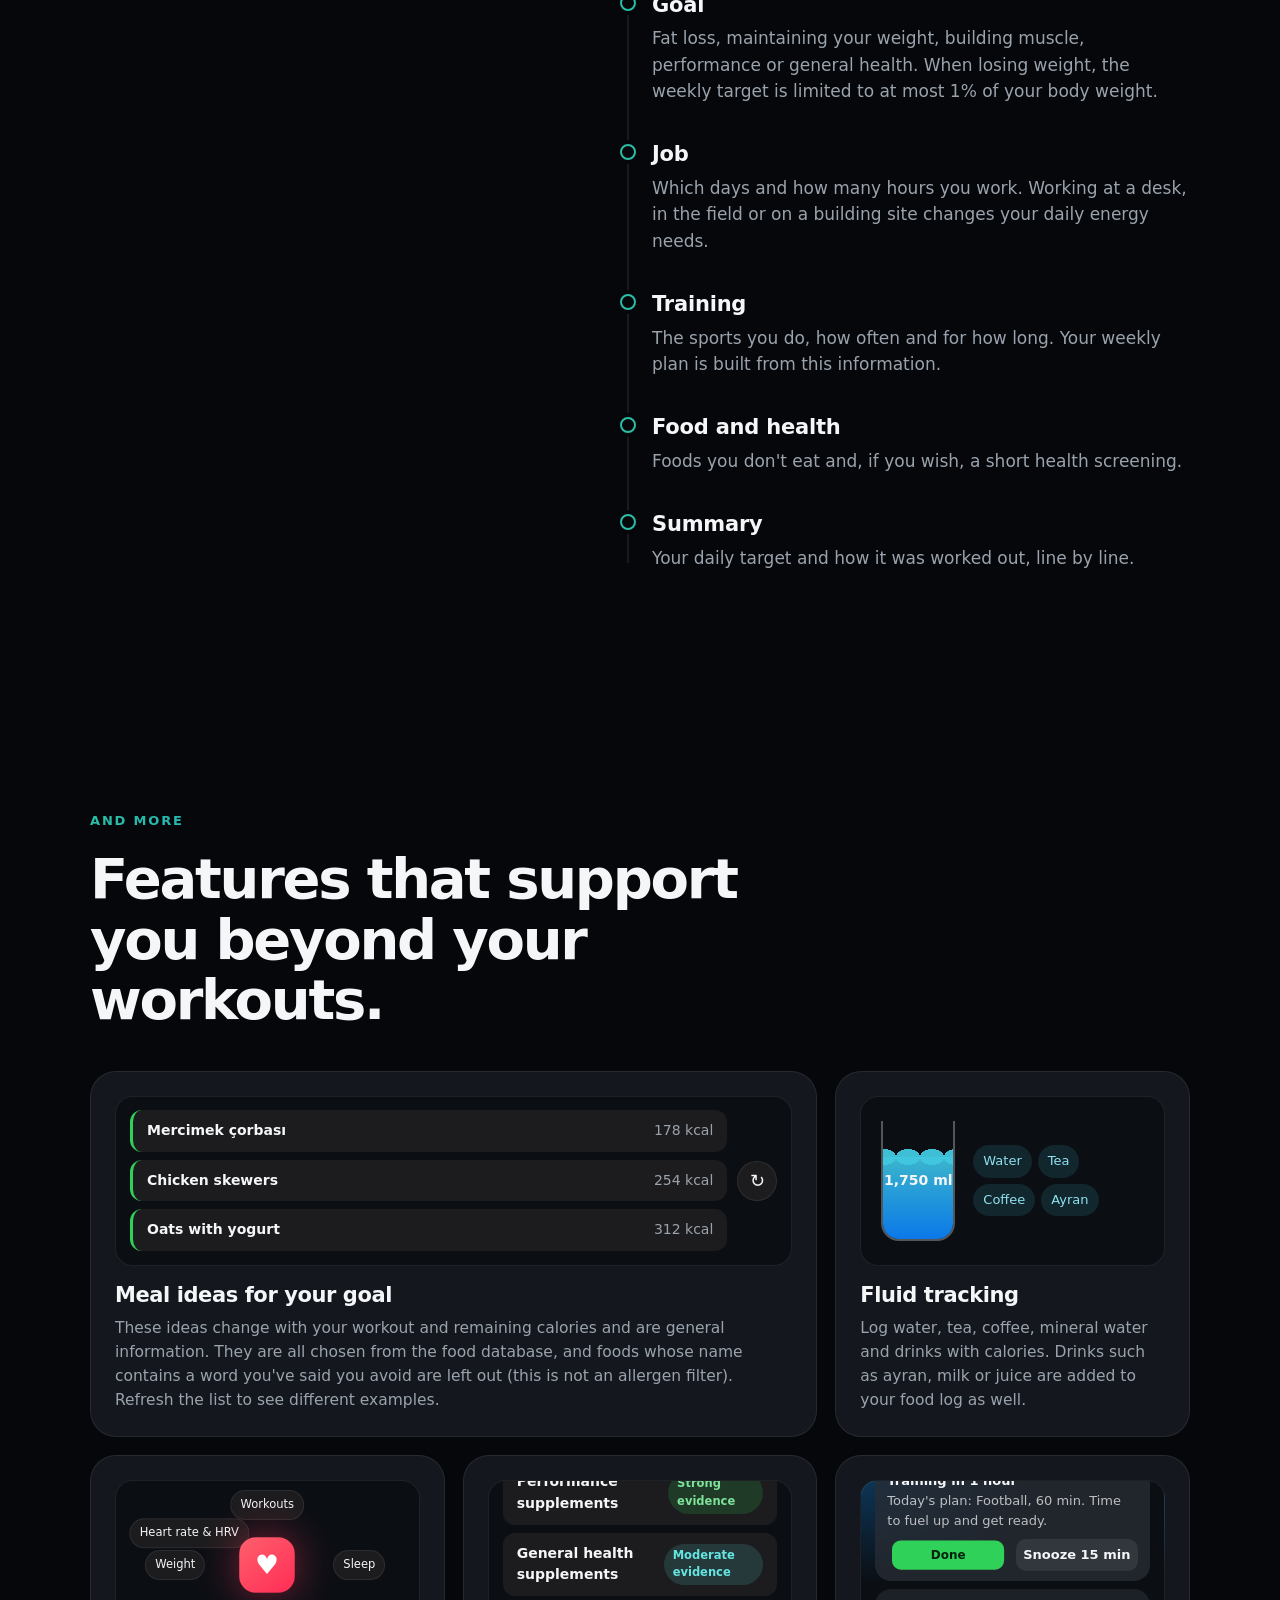
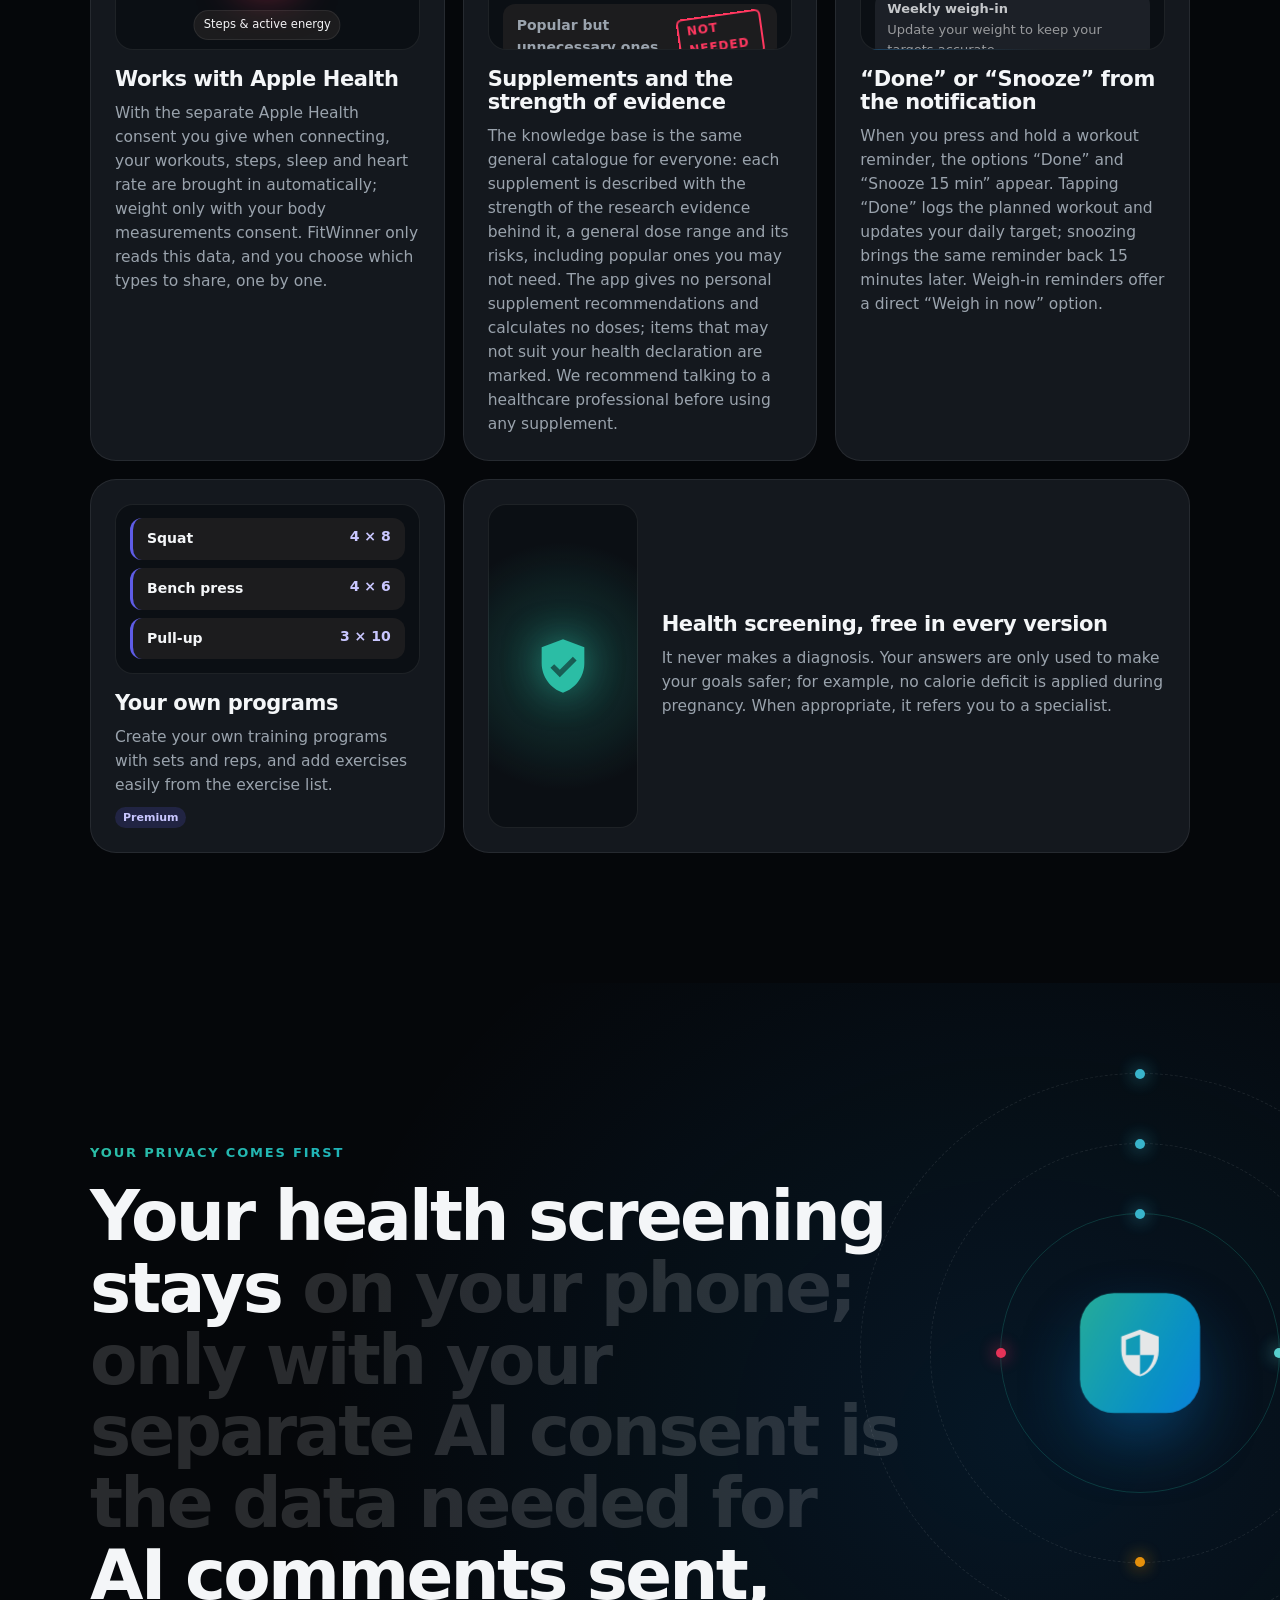
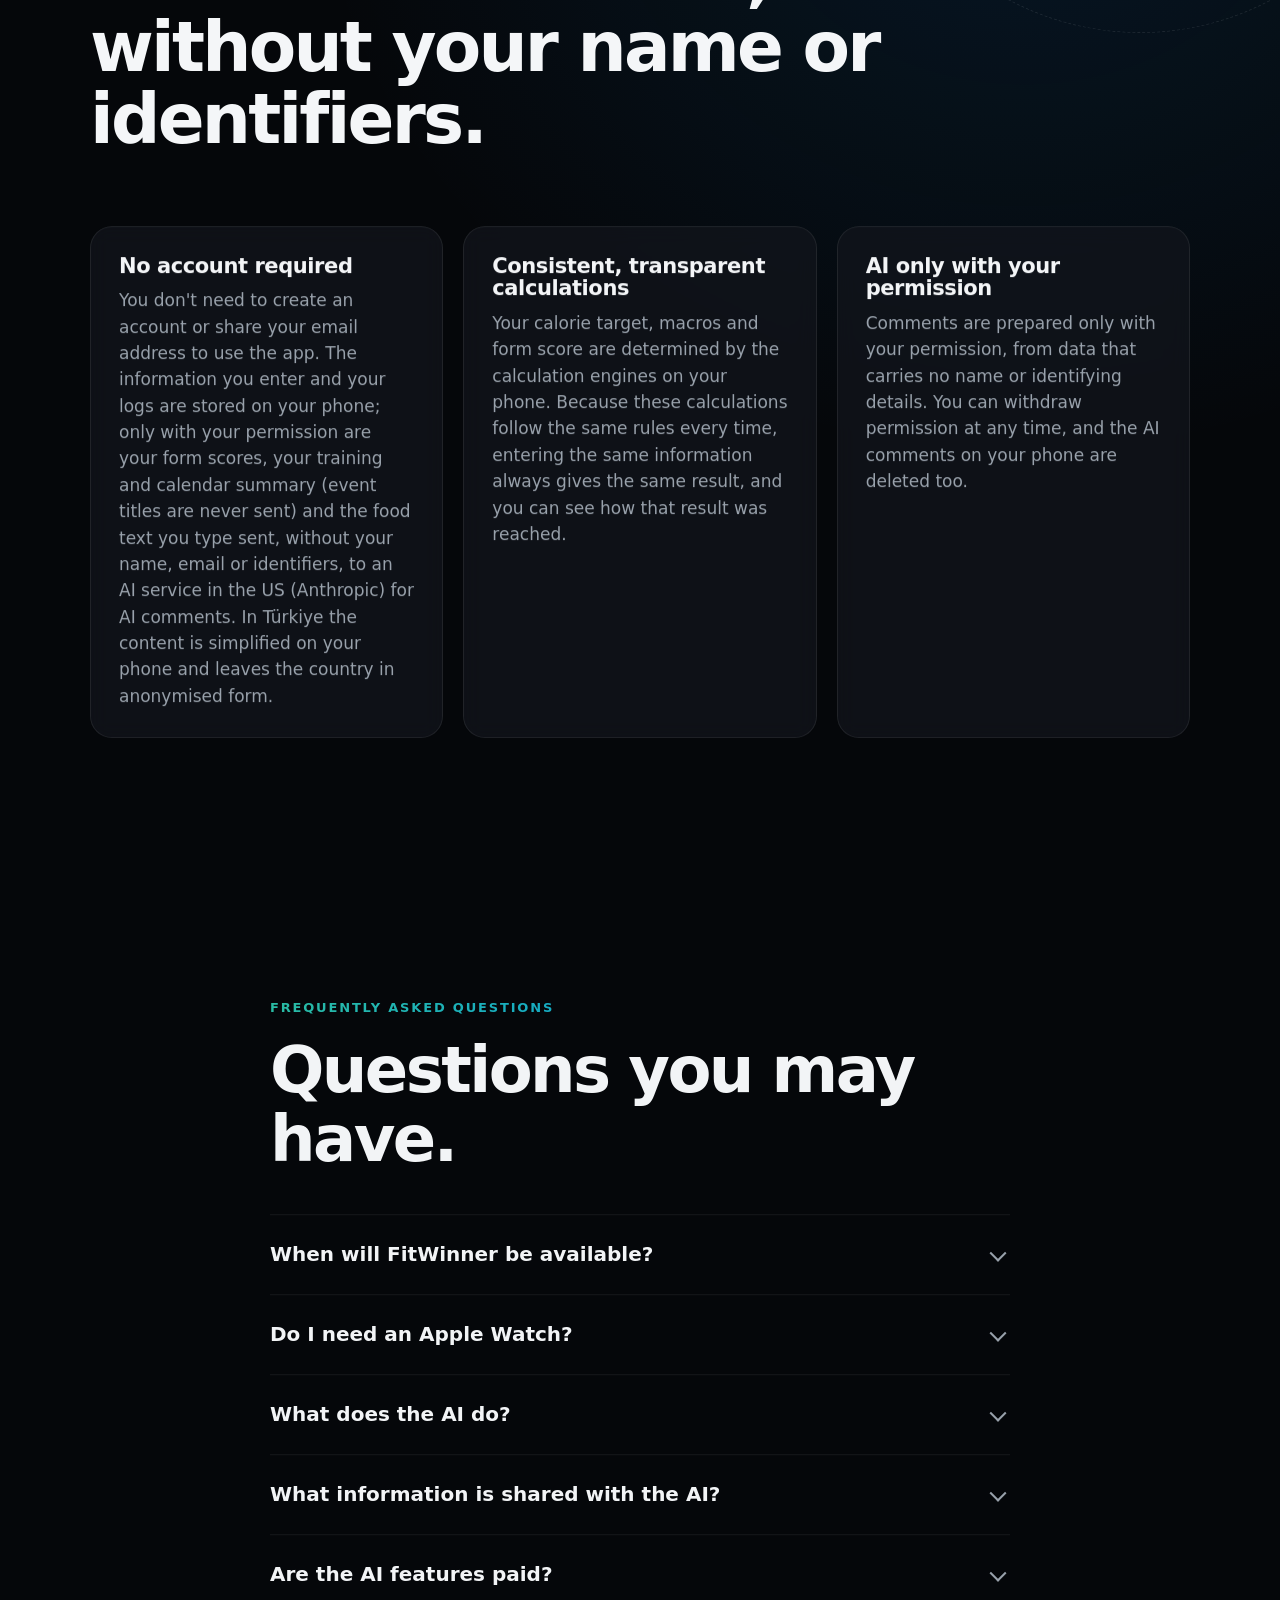
==== commit 06f5ff70: "Site metinleri yasal düzenlemelere uyduruldu (22–23 Kasım 2026) - Kaldırılan not alanı: 'notunda bel" ====
--- a/en/index.html
+++ b/en/index.html
@@ -37,7 +37,7 @@
 <script src="../assets/vendor/ScrollTrigger.min.js" defer></script>
 <script src="../assets/js/i18n.js?v=20261122a" defer></script>
 <script src="../assets/js/site.js?v=20261122a" defer></script>
-<script type="application/ld+json" id="ld">{"@context":"https://schema.org","@graph":[{"@type":"Organization","@id":"https://fitwinner.app/#org","name":"EK Digital Technologies OÜ","email":"info@ekdigital.tech"},{"@type":"WebSite","@id":"https://fitwinner.app/#website","url":"https://fitwinner.app/","name":"FitWinner","inLanguage":["tr","en"],"publisher":{"@id":"https://fitwinner.app/#org"}},{"@type":"MobileApplication","@id":"https://fitwinner.app/#app","name":"FitWinner","url":"https://fitwinner.app/en/","description":"FitWinner works out your daily calorie target, training plan and form score on your phone, from your own data. For iPhone and Apple Watch. Coming soon.","operatingSystem":"iOS","applicationCategory":"HealthApplication","availableOnDevice":["iPhone","Apple Watch"],"image":"https://fitwinner.app/assets/img/icon-512.png","sameAs":["https://www.instagram.com/fitwinner.app/"],"offers":{"@type":"Offer","price":"0","priceCurrency":"USD"},"publisher":{"@id":"https://fitwinner.app/#org"}},{"@type":"WebPage","@id":"https://fitwinner.app/en/#page","url":"https://fitwinner.app/en/","name":"FitWinner: Calorie tracking, training and recovery","inLanguage":"en","isPartOf":{"@id":"https://fitwinner.app/#website"},"about":{"@id":"https://fitwinner.app/#app"}},{"@type":"FAQPage","@id":"https://fitwinner.app/en/#faq","inLanguage":"en","isPartOf":{"@id":"https://fitwinner.app/en/#page"},"mainEntity":[{"@type":"Question","name":"When will FitWinner be available?","acceptedAnswer":{"@type":"Answer","text":"FitWinner is currently in closed beta. We'll announce it on this page when it becomes available on the App Store."}},{"@type":"Question","name":"Do I need an Apple Watch?","acceptedAnswer":{"@type":"Answer","text":"No, it isn't required. Calorie tracking, food logging and your training plan all work without one. If you connect Apple Watch or Apple Health, your resting heart rate, HRV and sleep are included in your form score."}},{"@type":"Question","name":"What does the AI do?","acceptedAnswer":{"@type":"Answer","text":"Only with your permission, it interprets your form score and plan in short notes and estimates the values of foods that aren't in the database, marking them “estimated”. The AI doesn't calculate your calorie target, macros or form score; those come from calculations on your phone."}},{"@type":"Question","name":"What information is shared with the AI?","acceptedAnswer":{"@type":"Answer","text":"Your name, email address and account details are never shared, and the app doesn't use accounts at all. Your health screening and check-in note are not sent either. With your permission, your form scores, your training and calendar summary and the food text you type are sent for the comment; in Türkiye only a coarse summary. If you withdraw permission, the AI comments on your phone are deleted too."}},{"@type":"Question","name":"Are the AI features paid?","acceptedAnswer":{"@type":"Answer","text":"Comments prepared on your phone are free. Detailed AI comments, plan explanations and food estimates are part of Premium, and all of them are optional."}},{"@type":"Question","name":"Does it give medical advice?","acceptedAnswer":{"@type":"Answer","text":"No. FitWinner is for people aged 18 and over. It isn't a medical device; it doesn't diagnose or recommend treatment. If you have a health condition, we recommend discussing your goals with your doctor."}},{"@type":"Question","name":"Which languages are available?","acceptedAnswer":{"@type":"Answer","text":"The app is available in 12 languages: Turkish, English, German, French, Dutch, Spanish, Italian, Portuguese, Polish, Greek, Czech and Estonian. This site is currently available in Turkish and English."}}]}]}</script>
+<script type="application/ld+json" id="ld">{"@context":"https://schema.org","@graph":[{"@type":"Organization","@id":"https://fitwinner.app/#org","name":"EK Digital Technologies OÜ","email":"info@ekdigital.tech"},{"@type":"WebSite","@id":"https://fitwinner.app/#website","url":"https://fitwinner.app/","name":"FitWinner","inLanguage":["tr","en"],"publisher":{"@id":"https://fitwinner.app/#org"}},{"@type":"MobileApplication","@id":"https://fitwinner.app/#app","name":"FitWinner","url":"https://fitwinner.app/en/","description":"FitWinner works out your daily calorie target, training plan and form score on your phone, from your own data. For iPhone and Apple Watch. Coming soon.","operatingSystem":"iOS","applicationCategory":"HealthApplication","availableOnDevice":["iPhone","Apple Watch"],"image":"https://fitwinner.app/assets/img/icon-512.png","sameAs":["https://www.instagram.com/fitwinner.app/"],"offers":{"@type":"Offer","price":"0","priceCurrency":"USD"},"publisher":{"@id":"https://fitwinner.app/#org"}},{"@type":"WebPage","@id":"https://fitwinner.app/en/#page","url":"https://fitwinner.app/en/","name":"FitWinner: Calorie tracking, training and recovery","inLanguage":"en","isPartOf":{"@id":"https://fitwinner.app/#website"},"about":{"@id":"https://fitwinner.app/#app"}},{"@type":"FAQPage","@id":"https://fitwinner.app/en/#faq","inLanguage":"en","isPartOf":{"@id":"https://fitwinner.app/en/#page"},"mainEntity":[{"@type":"Question","name":"When will FitWinner be available?","acceptedAnswer":{"@type":"Answer","text":"FitWinner is currently in closed beta. We'll announce it on this page when it becomes available on the App Store."}},{"@type":"Question","name":"Do I need an Apple Watch?","acceptedAnswer":{"@type":"Answer","text":"No, it isn't required. Calorie tracking, food logging and your training plan all work without one. If you connect Apple Health with its separate consent, your resting heart rate, HRV and sleep are included in your form score."}},{"@type":"Question","name":"What does the AI do?","acceptedAnswer":{"@type":"Answer","text":"Only with your permission, it interprets your form score and plan in short notes and estimates the values of foods that aren't in the database, marking them “estimated”. The AI doesn't calculate your calorie target, macros or form score; those come from calculations on your phone."}},{"@type":"Question","name":"What information is shared with the AI?","acceptedAnswer":{"@type":"Answer","text":"Your name, email address and account details are never shared, and the app doesn't use accounts at all. Your health screening is not sent either; the check-in and the Coach have no free-text field. With your permission, your form scores, your training and calendar summary (event titles are never sent) and the food text you type are sent for the comment; in Türkiye only a coarse summary. If you withdraw permission, the AI comments on your phone are deleted too."}},{"@type":"Question","name":"Are the AI features paid?","acceptedAnswer":{"@type":"Answer","text":"Comments prepared on your phone are free. Detailed AI comments, plan explanations and food estimates are part of Premium, and all of them are optional."}},{"@type":"Question","name":"Does it give medical advice?","acceptedAnswer":{"@type":"Answer","text":"No. FitWinner is for people aged 18 and over. It isn't a medical device; it doesn't diagnose or recommend treatment. If you have a health condition, we recommend discussing your goals with your doctor."}},{"@type":"Question","name":"Which languages are available?","acceptedAnswer":{"@type":"Answer","text":"The app is available in 12 languages: Turkish, English, German, French, Dutch, Spanish, Italian, Portuguese, Polish, Greek, Czech and Estonian. This site is currently available in Turkish and English."}}]}]}</script>
 </head>
 <body>
 <a class="skip" href="#main" data-i18n="skip">Skip to content</a>
@@ -168,7 +168,7 @@
     <header class="sec-head sports-head" data-reveal>
       <p class="eyebrow" data-i18n="sx.eyebrow">From football to yoga</p>
       <h2 id="sports-title" data-i18n="sx.title">Every workout you do is added to that day's calorie target.</h2>
-      <p class="sec-lede" data-i18n="sx.lede">Whether it's football, running, yoga or a session at the gym, every workout you complete or add to your calendar updates that day's calorie target. On training days you see the energy your body needs, and on rest days a more balanced target. Once notifications are on, the app sends these reminders around your training time: a carb-focused, low-fat meal idea about two hours before the session; a reminder of the day's plan as early as you chose; fluid and electrolyte reminders for sessions longer than 60 minutes; a recovery meal with protein and carbs afterwards; and a carb-loading reminder the evening before a match. The gram amounts in these notifications are calculated from your weight.</p>
+      <p class="sec-lede" data-i18n="sx.lede">Whether it's football, running, yoga or a session at the gym, every workout you complete or add to your calendar updates that day's calorie target. On training days you see the energy your body needs, and on rest days a more balanced target. Once notifications are on, the app sends these reminders around your training time: a carb-focused, low-fat meal idea about two hours before the session; a reminder of the day's plan as early as you chose; fluid and electrolyte reminders for sessions longer than 60 minutes; a recovery meal with protein and carbs afterwards; and a carb-loading reminder the evening before a match. With your body measurements consent, the gram amounts in these notifications are calculated from your weight; in protective mode and for some health declarations, gram-based suggestions are not shown.</p>
     </header>
 
     <div class="sx-grid">
@@ -240,8 +240,8 @@
         <li data-i18n="ai.l1">Your calorie target, macros, form score and safety limits are calculated by the engines on your phone; the AI doesn't change these numbers, it only explains them. If a food isn't in the database, the AI estimates its values; they are marked “estimated” and you confirm them before saving.</li>
         <li data-i18n="ai.l4">When the available information isn't enough to reach a conclusion, it says so clearly, and the app also shows you that the comment is uncertain.</li>
         <li data-i18n="ai.l5">It doesn't invent sources or name specific studies, and it never presents information as more certain than the scientific evidence allows.</li>
-        <li data-i18n="ai.l3">Everything it writes passes an automatic safety review before it reaches you; text with medical advice or calorie, diet or weight talk is not shown. If your note mentions a clinical symptom or medication, no comment is requested and your phone suggests speaking with a doctor.</li>
-        <li data-i18n="ai.l6">Your name, email address and identifiers are never shared with the AI, and your health screening and check-in note never leave your phone. It works only with your permission, from what it needs for the comment: your form scores, your training and calendar summary and the food text you type. In Türkiye only a coarse summary is sent instead.</li>
+        <li data-i18n="ai.l3">Everything it writes passes an automatic safety review before it reaches you; text with medical advice or calorie, diet or weight talk is not shown.</li>
+        <li data-i18n="ai.l6">Your name, email address and identifiers are never shared with the AI, your health screening never leaves your phone, and the daily check-in has no free-text field. It works only with your permission, from what it needs for the comment: your form scores, your training and calendar summary (event titles are never sent) and the food text you type. In Türkiye only a coarse summary is sent instead.</li>
       </ul>
       <div class="ai-tiers">
         <span class="tier free" data-i18n="ai.free">On-phone comments · free</span>
@@ -276,7 +276,7 @@
       <span data-i18n="ch.1">How many calories do I have left today?</span><span data-i18n="ch.2">How’s my form, should I train today?</span><span data-i18n="ch.3">What’s my next session?</span><span data-i18n="ch.4">How much water have I had today?</span><span data-i18n="ch.5">How is my week going?</span>
     </div></div>
     <div class="cr-row" data-dir="1"><div class="cr-track">
-      <span data-i18n="ch.6">What should I eat now?</span><span data-i18n="ch.7">How did I sleep?</span><span data-i18n="ch.8">How are my macros today?</span><span data-i18n="ch.9">How is my weight trending?</span><span data-i18n="ch.10">Which supplements suit me?</span>
+      <span data-i18n="ch.6">What should I eat now?</span><span data-i18n="ch.7">How did I sleep?</span><span data-i18n="ch.8">How are my macros today?</span><span data-i18n="ch.9">How is my weight trending?</span><span data-i18n="ch.10">About supplements</span>
     </div></div>
   </div>
   <div class="wrap coach-inner">
@@ -293,7 +293,7 @@
     <div class="coach-copy" data-reveal>
       <p class="eyebrow" data-i18n="co.eyebrow">Coach</p>
       <h2 id="coach-title" data-i18n="co.title">You can ask the Coach anything about your day.</h2>
-      <p class="sec-lede" data-i18n="co.lede">The Coach summarises how your day is going and, when you ask about your remaining calories, your sleep, your next workout or how your week is going, answers based on your own data. You can log the water you drink and the food you eat without leaving the chat. The Coach's answers are prepared directly on your phone, without being sent online.</p>
+      <p class="sec-lede" data-i18n="co.lede">You ask the Coach with preset question buttons; there is no free-text box. The Coach summarises how your day is going and, when you ask about your remaining calories, your sleep, your next workout or how your week is going, answers based on your own data. You can log the water you drink and the food you eat without leaving the chat. The Coach's answers are prepared directly on your phone, without being sent online.</p>
     </div>
   </div>
 </section>
@@ -372,7 +372,7 @@
           <div class="step-text">
             <span class="step-n">03</span>
             <h3 data-i18n="s3.t">Recovery and form score</h3>
-            <p data-i18n="s3.p">Each day, a short check-in lets you note your sleep duration and quality, fatigue, muscle soreness and stress; if your Apple Watch is connected, your resting heart rate and HRV are taken into account too. Today's values are compared with your own values from the last 28 days rather than with other people's, the balance of your training load over the past week is added with a smaller weight, and the result becomes a form score between 0 and 100. Your first score appears after at least seven days of check-ins and is shown with lower confidence during the first two weeks. On days when the score is low, that day's workout is made lighter.</p>
+            <p data-i18n="s3.p">Each day, a short check-in lets you note your sleep duration and quality, fatigue, muscle soreness and stress; if you connect Apple Health with its separate consent, your resting heart rate and HRV are taken into account too. Today's values are compared with your own values from the last 28 days rather than with other people's, the balance of your training load over the past week is added with a smaller weight, and the result becomes a form score between 0 and 100. Your first score appears after at least seven days of check-ins and is shown with lower confidence during the first two weeks. On days when the score is low, that day's workout is made lighter.</p>
           </div>
           <div class="mini-phone" aria-hidden="true">
             <div class="scr scr-form">
@@ -427,9 +427,9 @@
       <p class="sec-lede" data-i18n="su.lede">Every piece of information you share during setup is used to calculate your daily target, and none of it is tied to an account. In the final step, the summary shows line by line which information your target is based on and how it was put together.</p>
     </header>
     <ol class="track">
-      <li><i class="tk-dot"></i><b data-i18n="su.1t">Basics</b><span data-i18n="su.1p">Your birth year and biological sex. The app is for people aged 18 and over.</span></li>
-      <li><i class="tk-dot"></i><b data-i18n="su.2t">Privacy and permissions</b><span data-i18n="su.2p">You accept the terms of use. You can grant or decline permission for health data and AI separately, and change these choices later in Profile.</span></li>
-      <li><i class="tk-dot"></i><b data-i18n="su.3t">Body</b><span data-i18n="su.3p">Your height and weight, in kg/cm or lb/ft-in.</span></li>
+      <li><i class="tk-dot"></i><b data-i18n="su.1t">Basics</b><span data-i18n="su.1p">Your birth year; nothing is preselected. The app is for people aged 18 and over.</span></li>
+      <li><i class="tk-dot"></i><b data-i18n="su.2t">Privacy and permissions</b><span data-i18n="su.2p">You read the documents and accept the terms of use. You can grant or decline permission separately for the health screening, body measurements, the daily wellness check-in and AI; boxes start unticked. The Apple Health permission is asked when you connect. You can change these choices later in Profile.</span></li>
+      <li><i class="tk-dot"></i><b data-i18n="su.3t">Body</b><span data-i18n="su.3p">With your body measurements consent, your biological sex, height and weight (kg/cm or lb/ft-in); without it, you enter your daily calorie target yourself.</span></li>
       <li><i class="tk-dot"></i><b data-i18n="su.4t">Goal</b><span data-i18n="su.4p">Fat loss, maintaining your weight, building muscle, performance or general health. When losing weight, the weekly target is limited to at most 1% of your body weight.</span></li>
       <li><i class="tk-dot"></i><b data-i18n="su.5t">Job</b><span data-i18n="su.5p">Which days and how many hours you work. Working at a desk, in the field or on a building site changes your daily energy needs.</span></li>
       <li><i class="tk-dot"></i><b data-i18n="su.6t">Training</b><span data-i18n="su.6p">The sports you do, how often and for how long. Your weekly plan is built from this information.</span></li>
@@ -456,7 +456,7 @@
           <button type="button" class="refresh" tabindex="-1">↻</button>
         </div>
         <h3 data-i18n="mo.m.t">Meal ideas for your goal</h3>
-        <p data-i18n="mo.m.p">These ideas change with your workout and remaining calories and are general information. They are all chosen from the food database, and foods you've said you avoid are left out. Refresh the list to see different examples.</p>
+        <p data-i18n="mo.m.p">These ideas change with your workout and remaining calories and are general information. They are all chosen from the food database, and foods whose name contains a word you've said you avoid are left out (this is not an allergen filter). Refresh the list to see different examples.</p>
       </article>
 
       <article class="bx bx-fluid" data-reveal>
@@ -478,7 +478,7 @@
           <span class="hk" style="--a:-148deg" data-i18n="mo.h4">Heart rate &amp; HRV</span>
         </div>
         <h3 data-i18n="mo.h.t">Works with Apple Health</h3>
-        <p data-i18n="mo.h.p">With your permission, your workouts, steps, sleep, heart rate and weight are brought in automatically. FitWinner only reads this data, and you choose which types to share, one by one.</p>
+        <p data-i18n="mo.h.p">With the separate Apple Health consent you give when connecting, your workouts, steps, sleep and heart rate are brought in automatically; weight only with your body measurements consent. FitWinner only reads this data, and you choose which types to share, one by one.</p>
       </article>
 
       <article class="bx bx-kb" data-reveal>
@@ -488,7 +488,7 @@
           <div class="sup no"><b data-i18n="mo.k3">Popular but unnecessary ones</b><span class="stamp" data-i18n="mo.no">Not needed</span></div>
         </div>
         <h3 data-i18n="mo.k.t">Supplements and the strength of evidence</h3>
-        <p data-i18n="mo.k.p">In the knowledge base, each supplement is described together with the strength of the research evidence behind it, so you can see which may be relevant to your goal and which you may not need. Supplements that don't suit your health aren't listed. We recommend talking to a healthcare professional before using any supplement.</p>
+        <p data-i18n="mo.k.p">The knowledge base is the same general catalogue for everyone: each supplement is described with the strength of the research evidence behind it, a general dose range and its risks, including popular ones you may not need. The app gives no personal supplement recommendations and calculates no doses; items that may not suit your health declaration are marked. We recommend talking to a healthcare professional before using any supplement.</p>
       </article>
 
       <article class="bx bx-notif" data-reveal>
@@ -536,11 +536,11 @@
   </div>
   <div class="wrap">
     <p class="eyebrow" data-reveal data-i18n="pv.eyebrow">Your privacy comes first</p>
-    <h2 id="privacy-title" class="statement" data-words data-i18n="pv.title">Your health screening and notes stay on your phone; only with your separate AI consent is the data needed for AI comments sent, without your name or identifiers.</h2>
+    <h2 id="privacy-title" class="statement" data-words data-i18n="pv.title">Your health screening stays on your phone; only with your separate AI consent is the data needed for AI comments sent, without your name or identifiers.</h2>
     <div class="pv-grid">
       <div class="pv" data-reveal>
         <h3 data-i18n="pv.a.t">No account required</h3>
-        <p data-i18n="pv.a.p">You don't need to create an account or share your email address to use the app. The information you enter and your logs are stored on your phone; only with your permission are your form scores, your training and calendar summary and the food text you type sent, without your name, email or identifiers, to an AI service in the US (Anthropic) for AI comments. In Türkiye the content is simplified on your phone and leaves the country in anonymised form.</p>
+        <p data-i18n="pv.a.p">You don't need to create an account or share your email address to use the app. The information you enter and your logs are stored on your phone; only with your permission are your form scores, your training and calendar summary (event titles are never sent) and the food text you type sent, without your name, email or identifiers, to an AI service in the US (Anthropic) for AI comments. In Türkiye the content is simplified on your phone and leaves the country in anonymised form.</p>
       </div>
       <div class="pv" data-reveal>
         <h3 data-i18n="pv.b.t">Consistent, transparent calculations</h3>
@@ -568,7 +568,7 @@
       </details>
       <details>
         <summary data-i18n="q2">Do I need an Apple Watch?</summary>
-        <p data-i18n="a2">No, it isn't required. Calorie tracking, food logging and your training plan all work without one. If you connect Apple Watch or Apple Health, your resting heart rate, HRV and sleep are included in your form score.</p>
+        <p data-i18n="a2">No, it isn't required. Calorie tracking, food logging and your training plan all work without one. If you connect Apple Health with its separate consent, your resting heart rate, HRV and sleep are included in your form score.</p>
       </details>
       <details>
         <summary data-i18n="q3">What does the AI do?</summary>
@@ -576,7 +576,7 @@
       </details>
       <details>
         <summary data-i18n="q6">What information is shared with the AI?</summary>
-        <p data-i18n="a6">Your name, email address and account details are never shared, and the app doesn't use accounts at all. Your health screening and check-in note are not sent either. With your permission, your form scores, your training and calendar summary and the food text you type are sent for the comment; in Türkiye only a coarse summary. If you withdraw permission, the AI comments on your phone are deleted too.</p>
+        <p data-i18n="a6">Your name, email address and account details are never shared, and the app doesn't use accounts at all. Your health screening is not sent either; the check-in and the Coach have no free-text field. With your permission, your form scores, your training and calendar summary (event titles are never sent) and the food text you type are sent for the comment; in Türkiye only a coarse summary. If you withdraw permission, the AI comments on your phone are deleted too.</p>
       </details>
       <details>
         <summary data-i18n="q7">Are the AI features paid?</summary>
